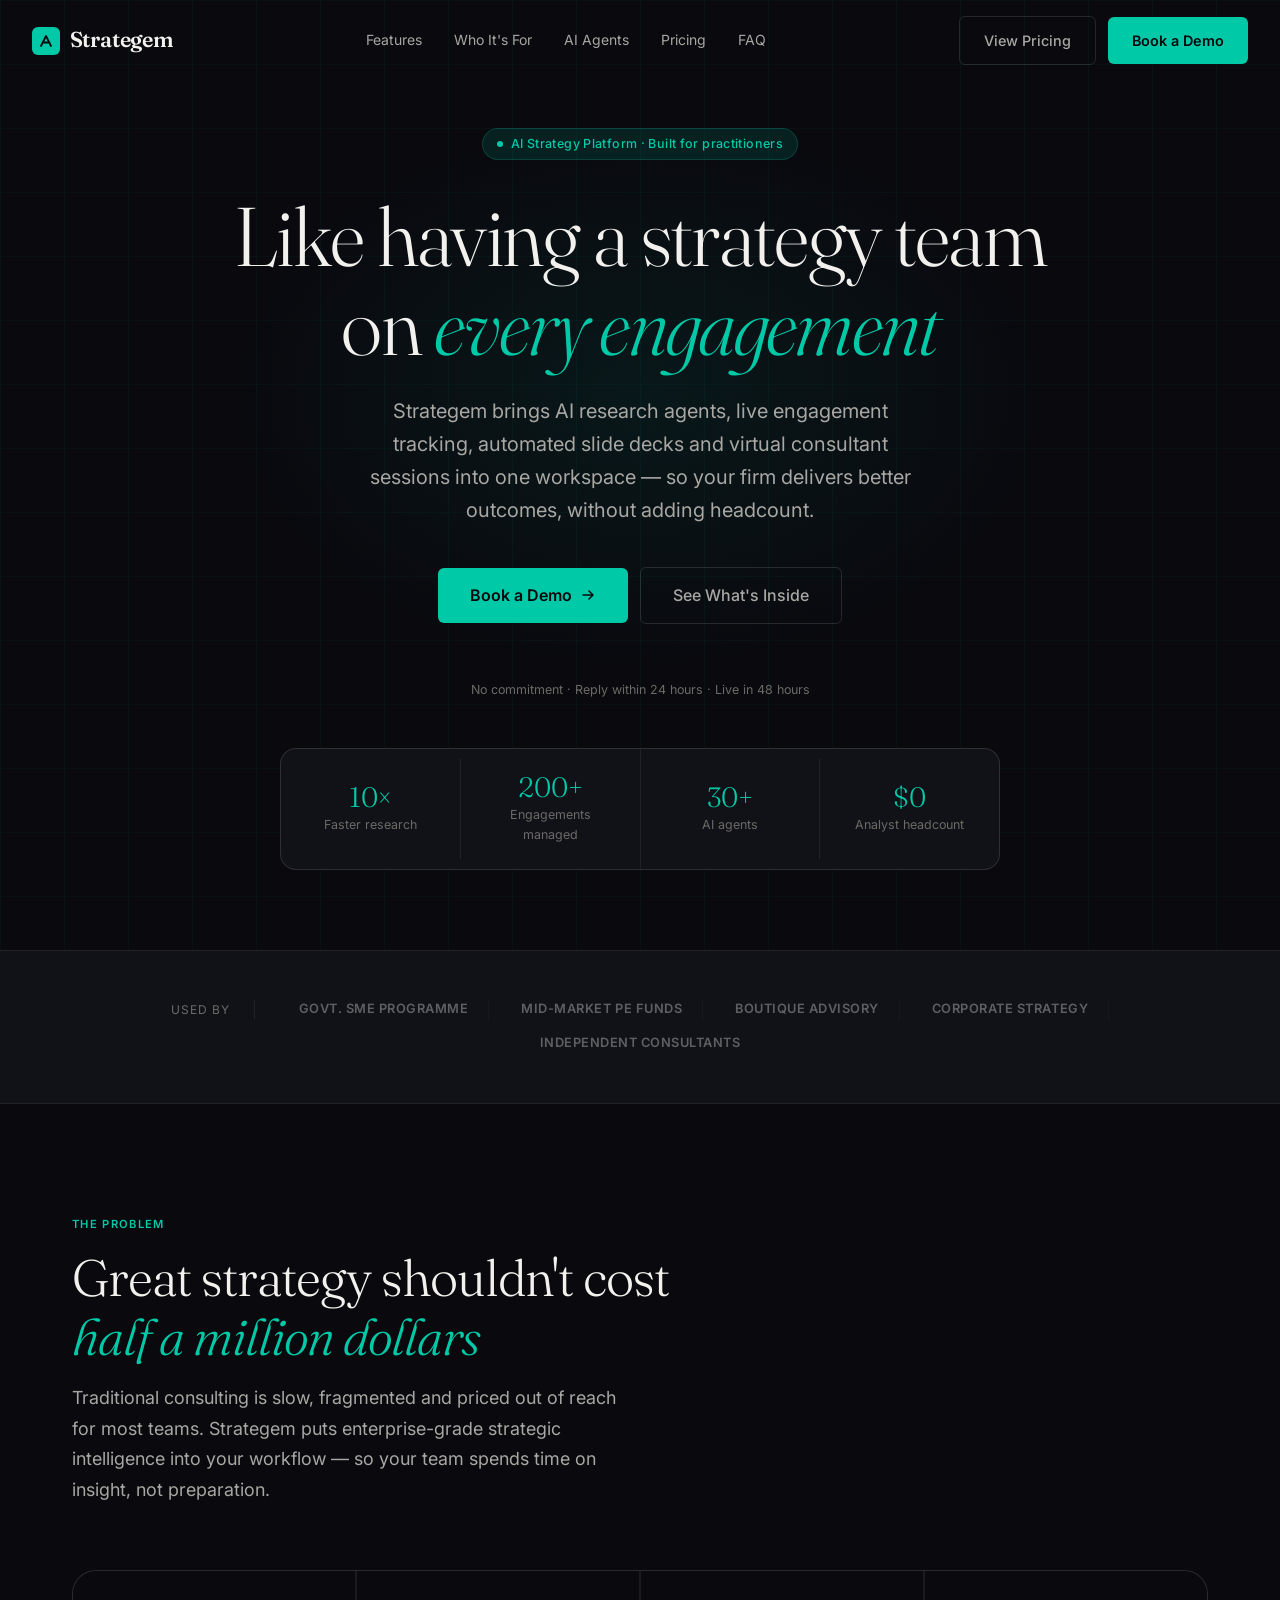
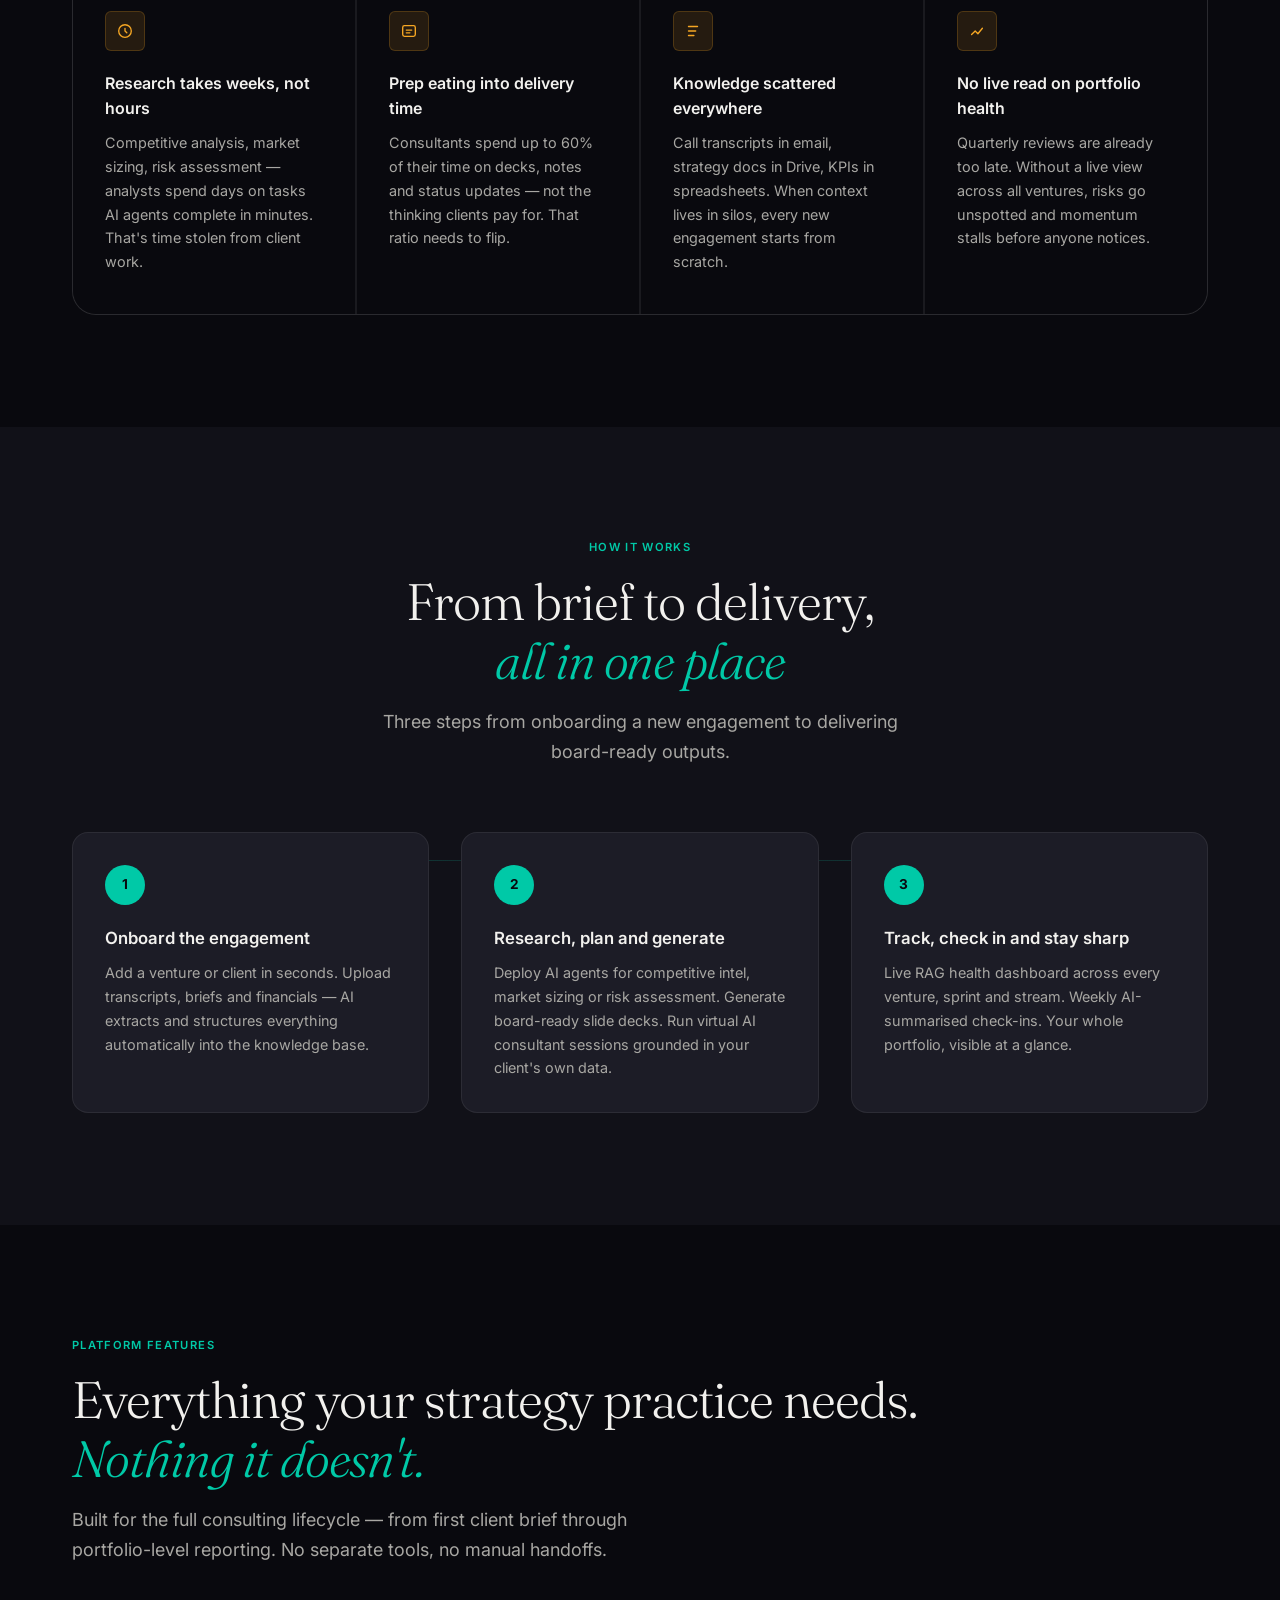
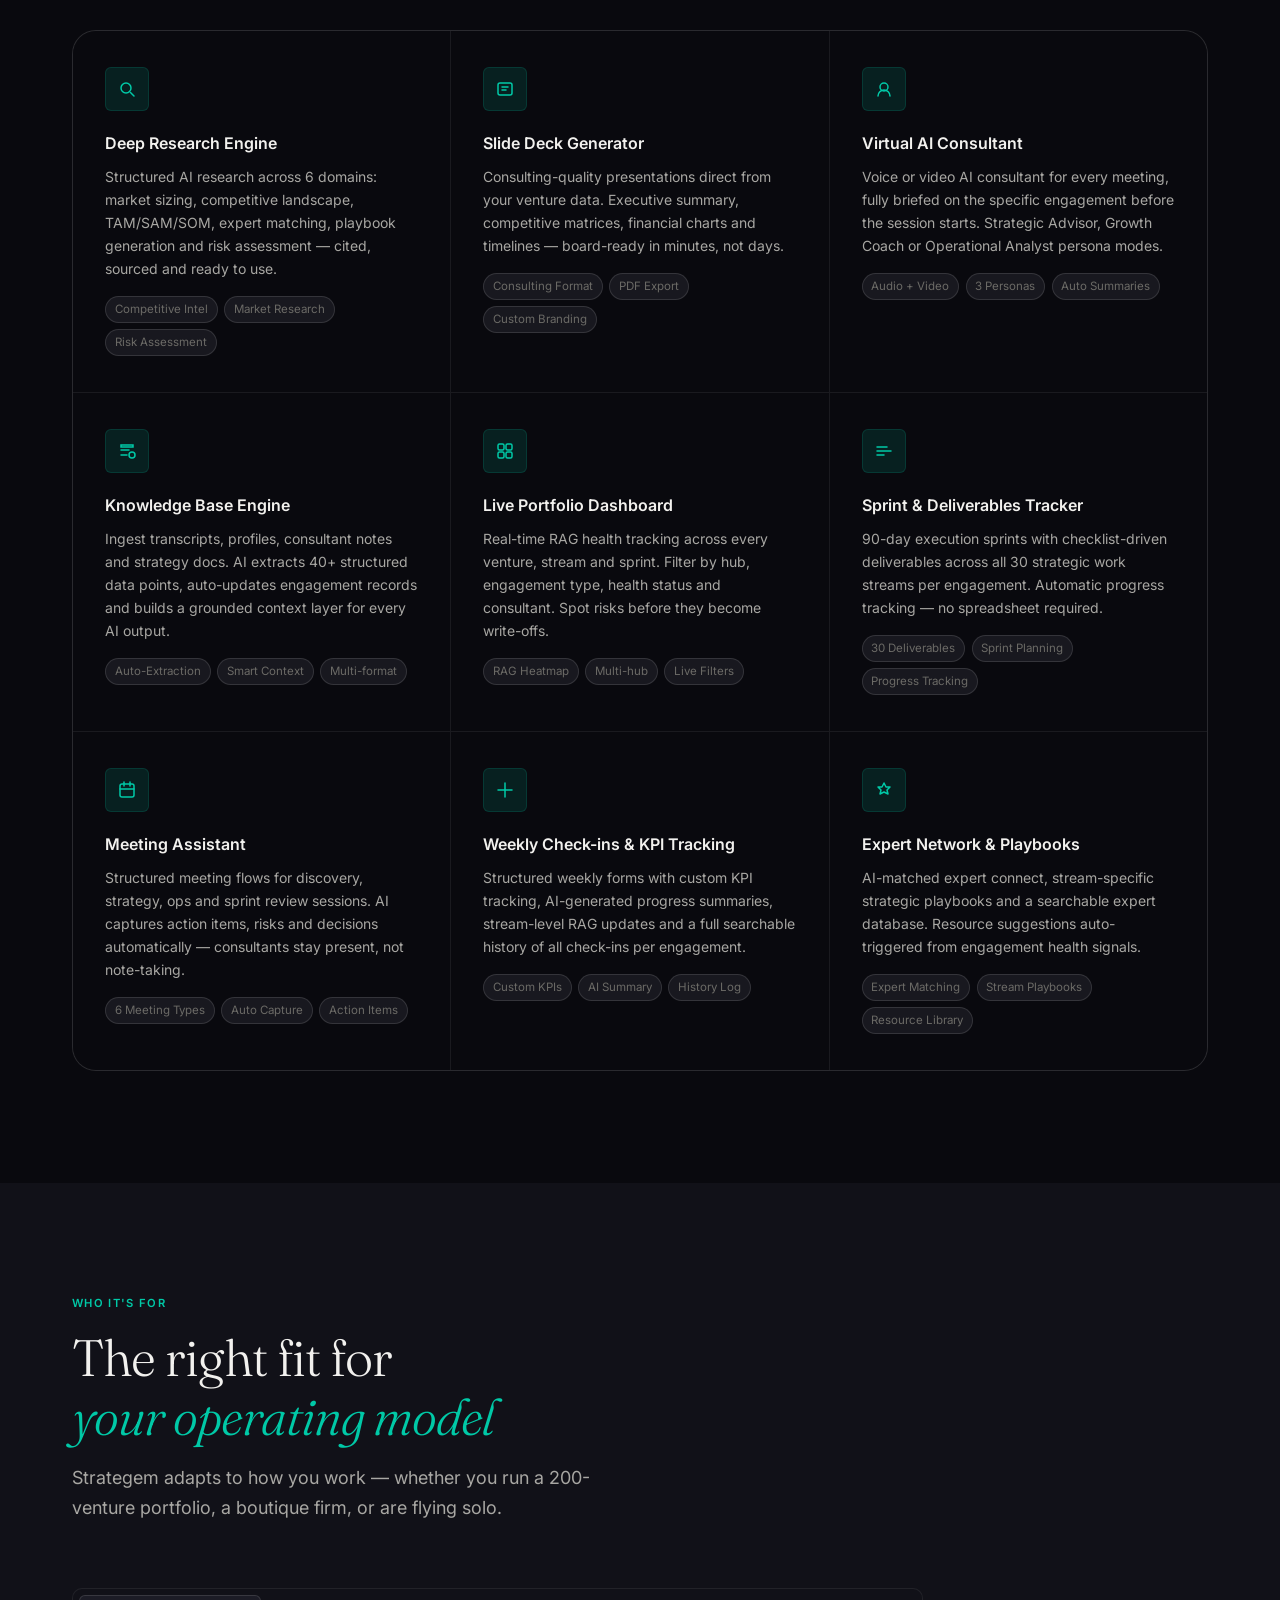
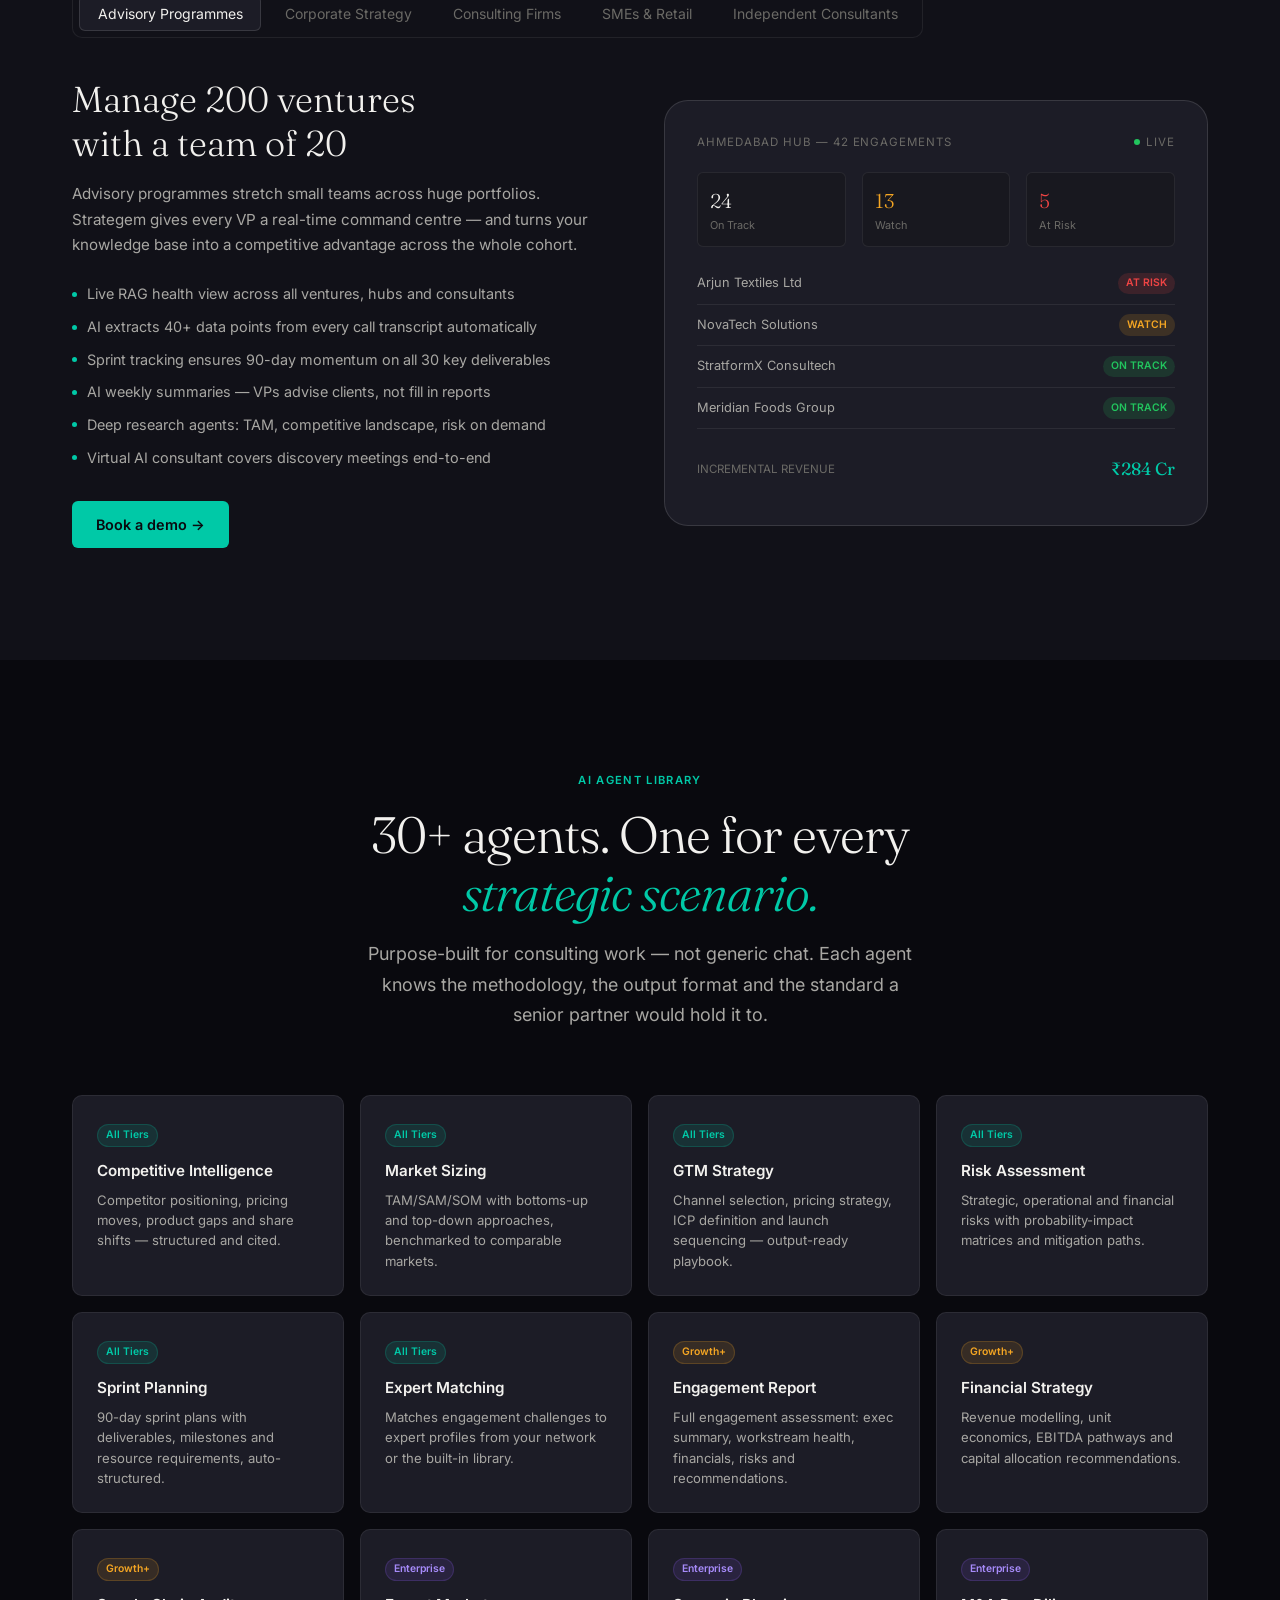
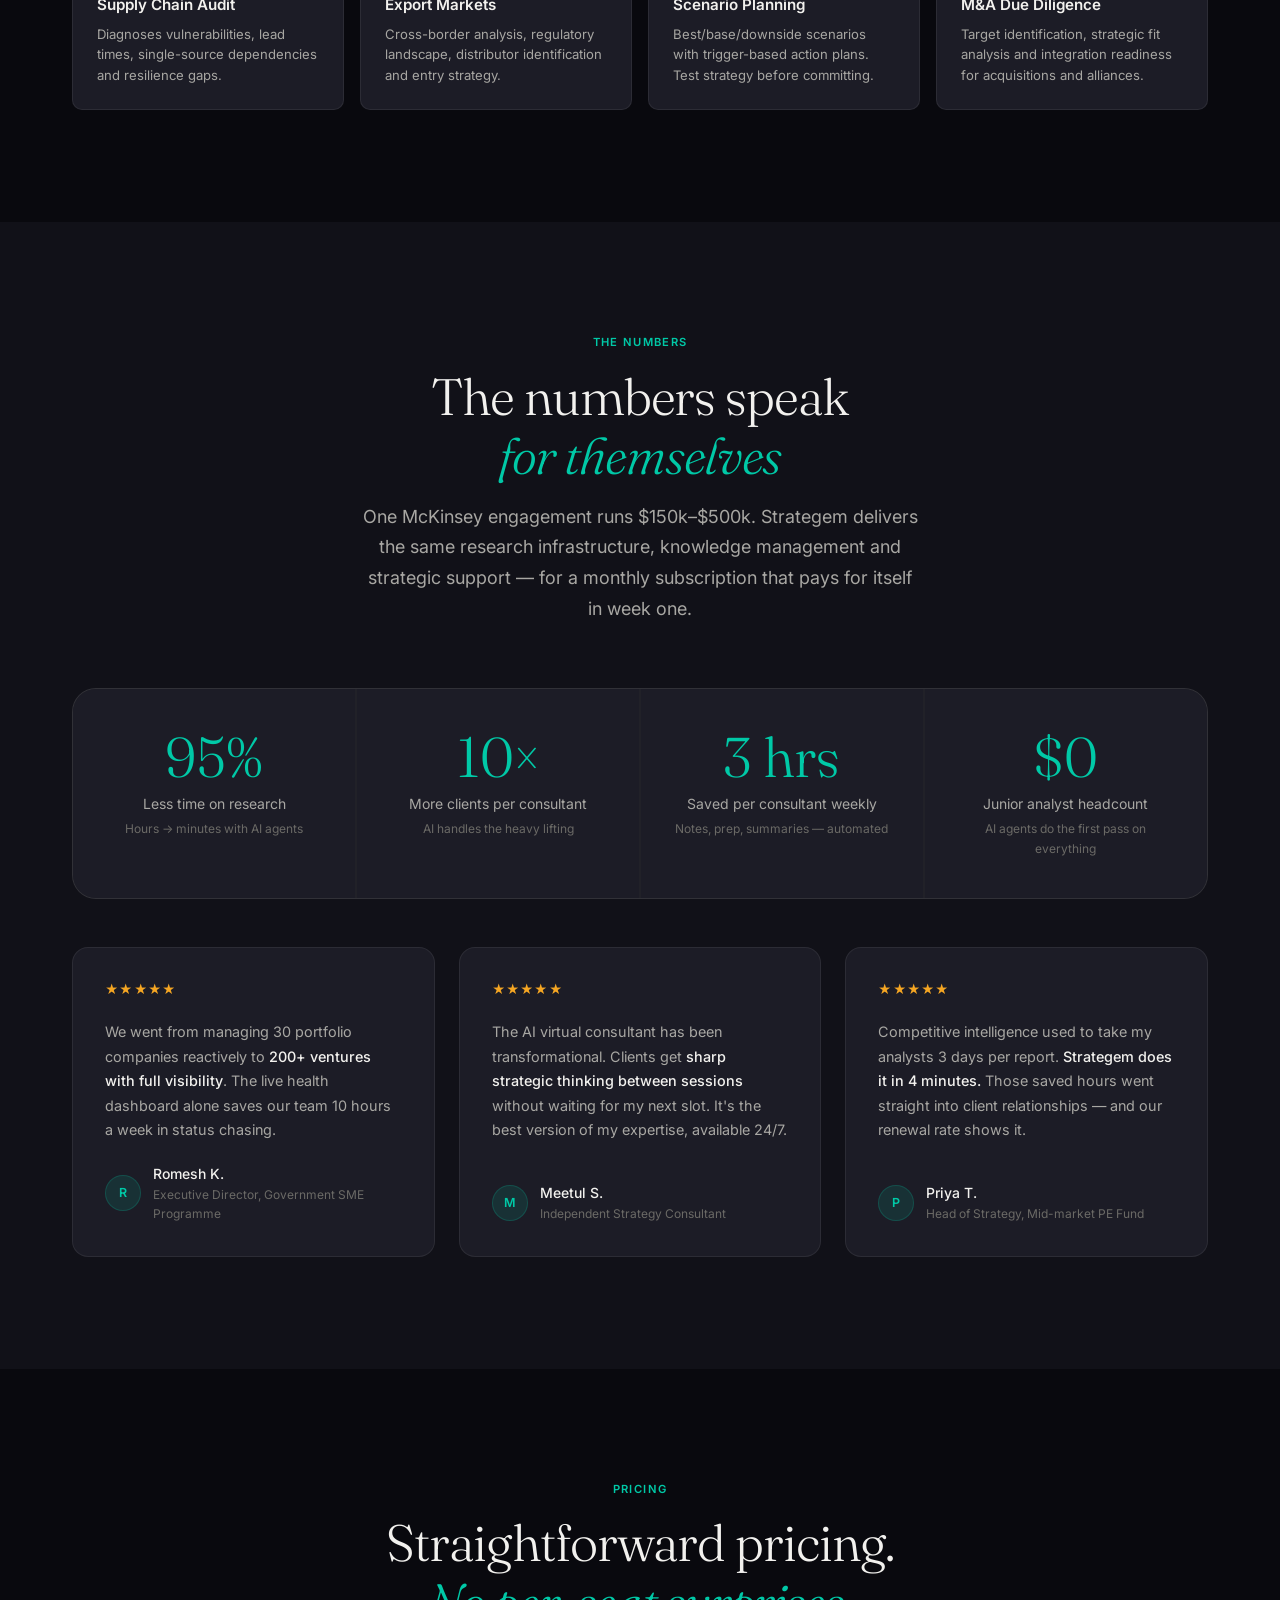
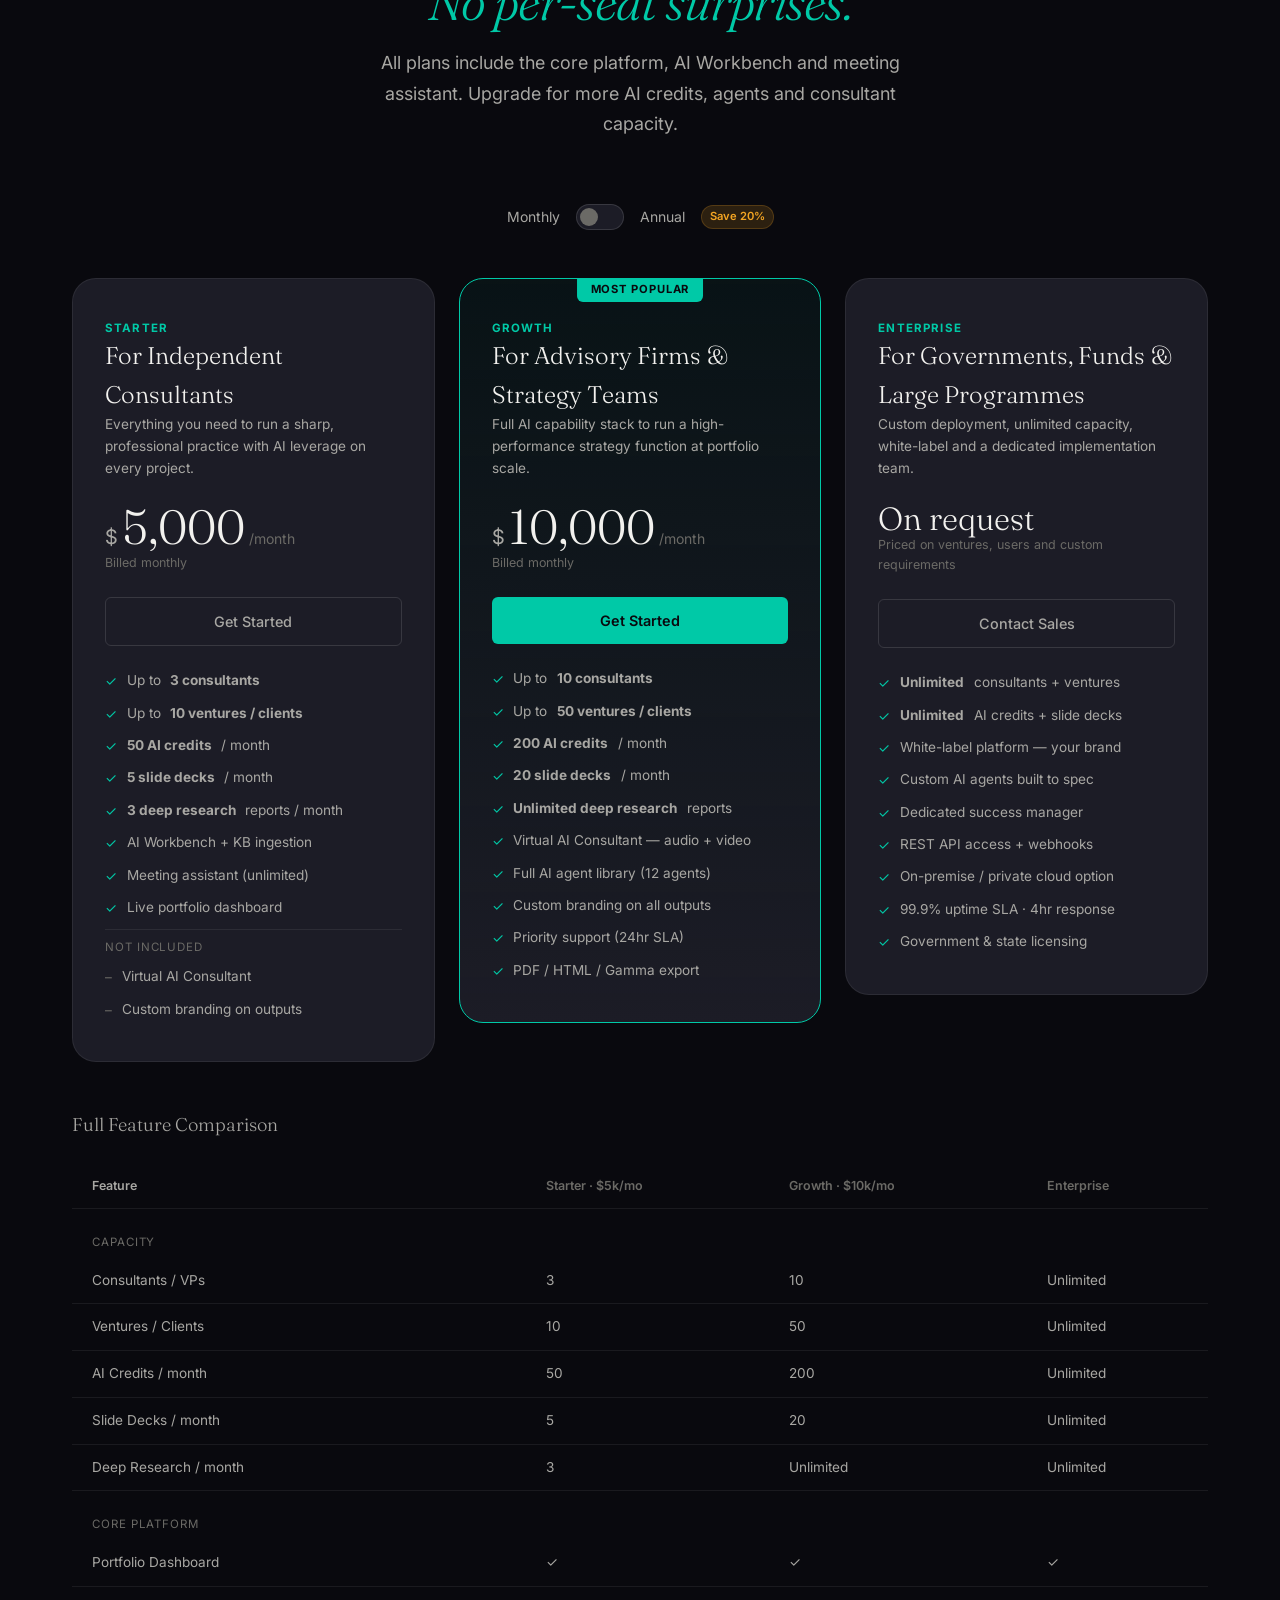
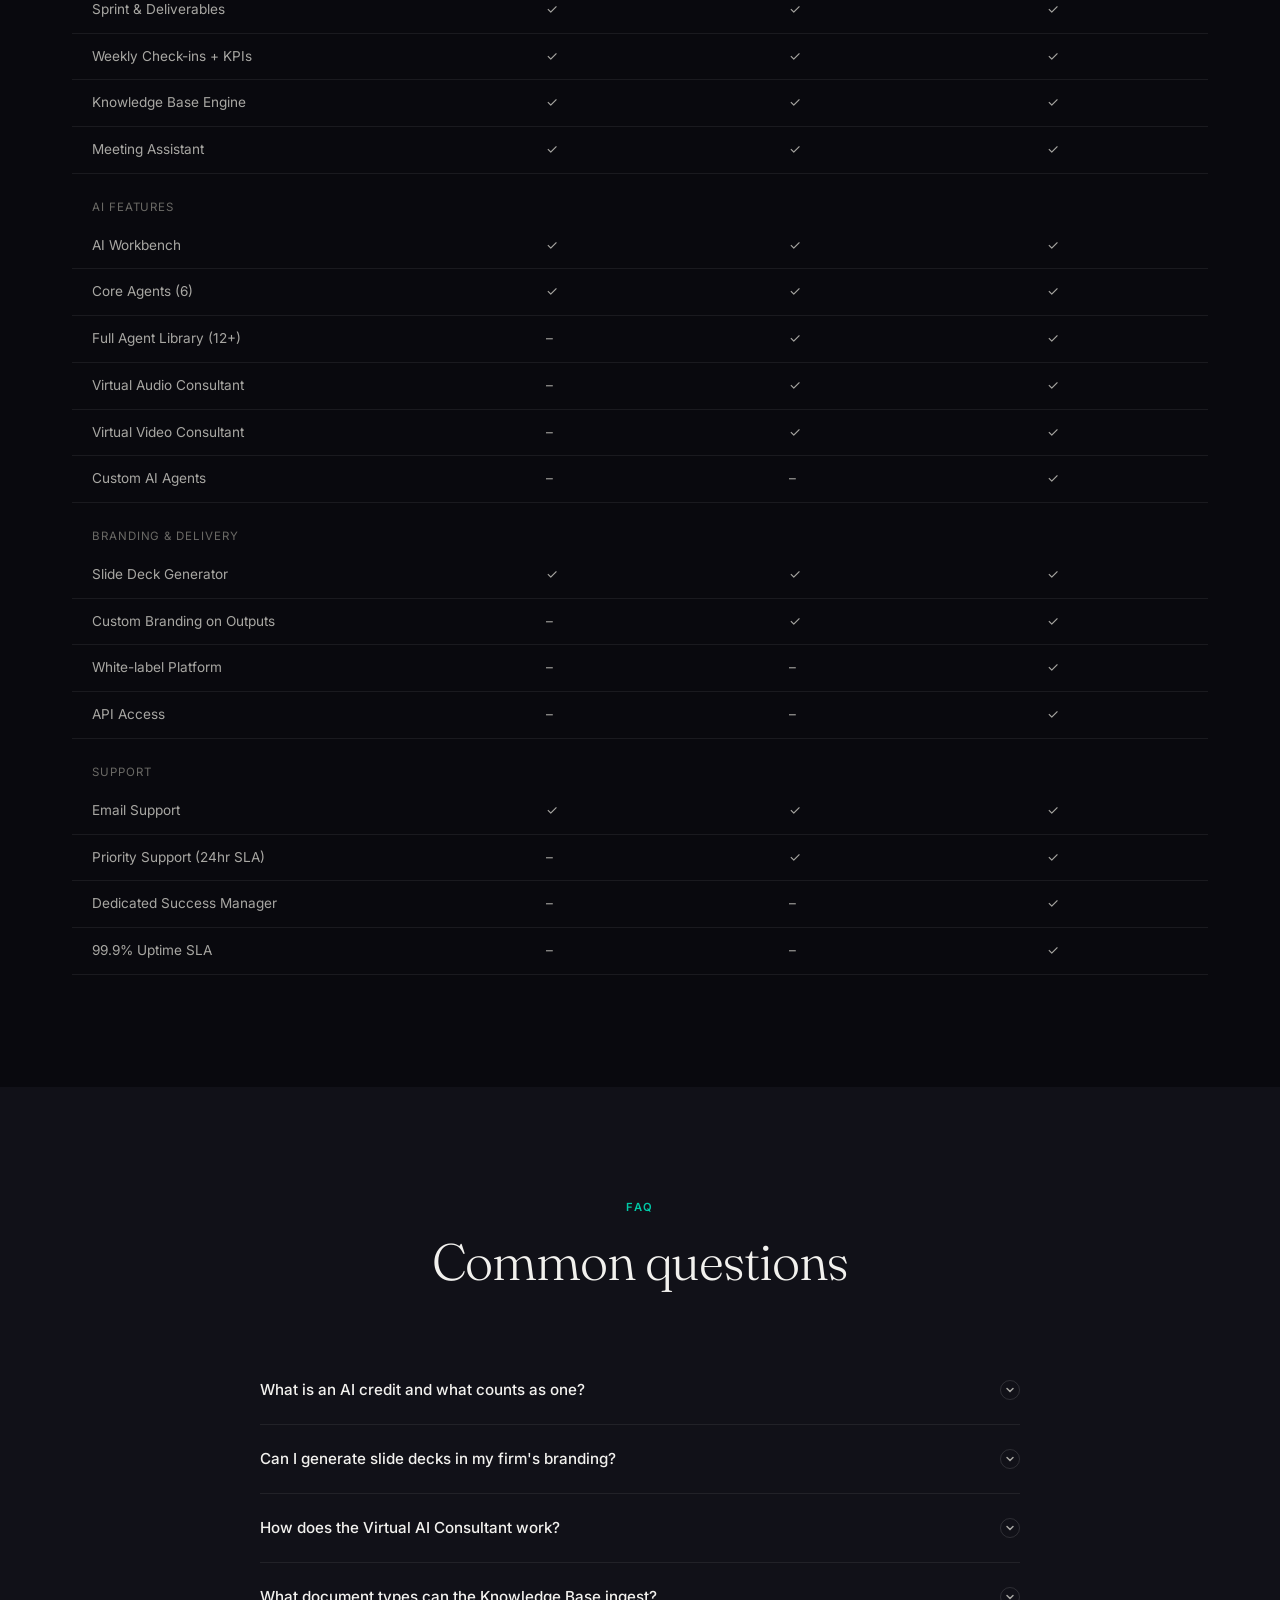
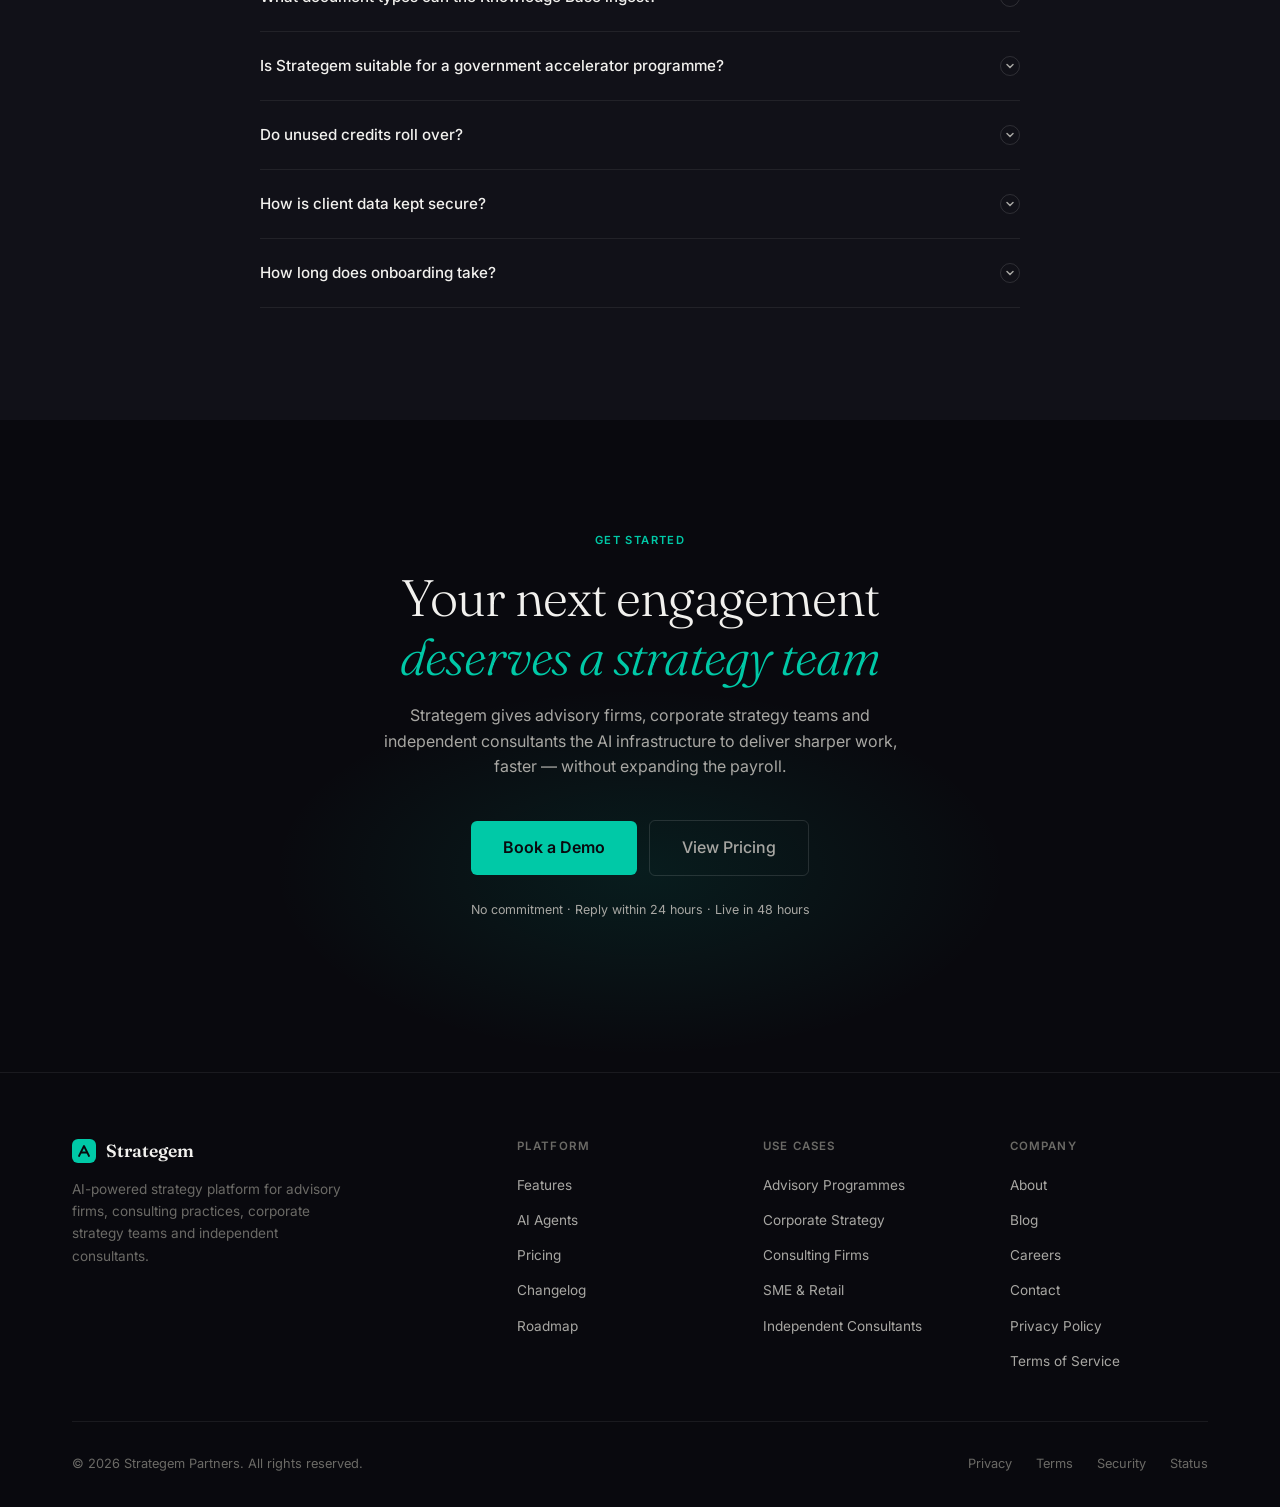
==== index.html @ 80794121 "Add files via upload" ====
<!DOCTYPE html>
<html lang="en">
<head>
  <meta charset="UTF-8">
  <meta name="viewport" content="width=device-width, initial-scale=1.0">
  <meta name="description" content="AI-powered strategy platform for consulting firms, advisory practices, corporate strategy teams and independent consultants. Research agents, slide generation, engagement tracking and virtual AI sessions.">
  <meta property="og:title" content="Strategem — Like having a strategy team on every engagement">
  <meta property="og:description" content="AI research agents, slide generation, live portfolio health and virtual consultant sessions — built for advisory firms and consulting practices.">
  <meta property="og:type" content="website">
  <meta name="twitter:card" content="summary_large_image">
  <title data-editable="page_title">Strategem — Like having a strategy team on every engagement</title>

  <!-- Google Fonts: Fraunces (display) + Inter (body) -->
  <link rel="preconnect" href="https://fonts.googleapis.com">
  <link rel="preconnect" href="https://fonts.gstatic.com" crossorigin>
  <link href="https://fonts.googleapis.com/css2?family=Fraunces:ital,opsz,wght@0,9..144,300;0,9..144,400;0,9..144,600;0,9..144,700;1,9..144,300;1,9..144,400&family=Inter:wght@300;400;500;600&display=swap" rel="stylesheet">

  <style>
    /* ============================================================
       DESIGN SYSTEM — TOKENS
    ============================================================ */
    :root {
      --bg-base:       #09090E;
      --bg-surface:    #111118;
      --bg-elevated:   #18181F;
      --bg-card:       #1C1C26;
      --border:        rgba(255,255,255,0.07);
      --border-bright: rgba(255,255,255,0.12);

      --accent:        #00C9A7;
      --accent-dim:    rgba(0,201,167,0.12);
      --accent-glow:   rgba(0,201,167,0.25);

      --amber:         #F5A623;
      --amber-dim:     rgba(245,166,35,0.12);

      --text-primary:  #F2F1EE;
      --text-secondary:#A8A7A3;
      --text-muted:    #6B6A66;

      --font-display: 'Fraunces', Georgia, serif;
      --font-body:    'Inter', system-ui, sans-serif;

      --radius-sm:  6px;
      --radius-md:  10px;
      --radius-lg:  16px;
      --radius-xl:  24px;

      --shadow-card: 0 1px 3px rgba(0,0,0,0.4), 0 8px 32px rgba(0,0,0,0.3);
      --shadow-glow: 0 0 40px rgba(0,201,167,0.15);

      --transition: 0.22s cubic-bezier(0.4,0,0.2,1);

      --max-w: 1200px;
      --gutter: clamp(1rem, 4vw, 2rem);
    }

    /* ============================================================
       RESET & BASE
    ============================================================ */
    *, *::before, *::after { box-sizing: border-box; margin: 0; padding: 0; }
    html { scroll-behavior: smooth; font-size: 16px; }
    body {
      background: var(--bg-base);
      color: var(--text-primary);
      font-family: var(--font-body);
      font-weight: 400;
      line-height: 1.6;
      -webkit-font-smoothing: antialiased;
      overflow-x: hidden;
    }
    a { color: inherit; text-decoration: none; }
    img { max-width: 100%; display: block; }
    button { cursor: pointer; border: none; background: none; font-family: inherit; }
    ul { list-style: none; }

    .container {
      width: 100%;
      max-width: var(--max-w);
      margin: 0 auto;
      padding: 0 var(--gutter);
    }

    /* ============================================================
       TYPOGRAPHY SCALE
    ============================================================ */
    .display-xl {
      font-family: var(--font-display);
      font-size: clamp(2.75rem, 6.5vw, 5.5rem);
      font-weight: 300;
      line-height: 1.08;
      letter-spacing: -0.02em;
    }
    .display-xl em {
      font-style: italic;
      color: var(--accent);
    }
    .display-lg {
      font-family: var(--font-display);
      font-size: clamp(2rem, 4vw, 3.25rem);
      font-weight: 300;
      line-height: 1.15;
      letter-spacing: -0.02em;
    }
    .display-lg em {
      font-style: italic;
      color: var(--accent);
    }
    .display-md {
      font-family: var(--font-display);
      font-size: clamp(1.5rem, 2.5vw, 2rem);
      font-weight: 400;
      line-height: 1.25;
    }
    .label {
      font-size: 0.7rem;
      font-weight: 600;
      letter-spacing: 0.12em;
      text-transform: uppercase;
      color: var(--accent);
    }
    .body-lg { font-size: 1.125rem; line-height: 1.7; color: var(--text-secondary); }
    .body-md { font-size: 1rem; line-height: 1.65; color: var(--text-secondary); }

    /* ============================================================
       BUTTONS
    ============================================================ */
    .btn {
      display: inline-flex;
      align-items: center;
      gap: 0.5rem;
      padding: 0.75rem 1.5rem;
      border-radius: var(--radius-sm);
      font-size: 0.9rem;
      font-weight: 500;
      transition: var(--transition);
      white-space: nowrap;
    }
    .btn-primary {
      background: var(--accent);
      color: #09090E;
      font-weight: 600;
    }
    .btn-primary:hover {
      background: #00e0ba;
      transform: translateY(-1px);
      box-shadow: 0 8px 24px var(--accent-glow);
    }
    .btn-ghost {
      background: transparent;
      color: var(--text-secondary);
      border: 1px solid var(--border-bright);
    }
    .btn-ghost:hover {
      border-color: var(--accent);
      color: var(--text-primary);
      background: var(--accent-dim);
    }
    .btn-lg { padding: 0.9rem 2rem; font-size: 1rem; }
    .btn svg { width: 16px; height: 16px; flex-shrink: 0; }

    /* ============================================================
       SECTION HEADER UTILITY
    ============================================================ */
    .section-header {
      margin-bottom: 4rem;
    }
    .section-header.centered { text-align: center; }
    .section-header .label { margin-bottom: 1rem; display: block; }
    .section-header .body-lg { margin-top: 1rem; max-width: 560px; }
    .section-header.centered .body-lg { margin: 1rem auto 0; }

    /* ============================================================
       NAVIGATION
    ============================================================ */
    .nav {
      position: fixed;
      top: 0;
      left: 0;
      right: 0;
      z-index: 100;
      padding: 1rem var(--gutter);
      display: flex;
      align-items: center;
      justify-content: space-between;
      transition: background var(--transition), border-color var(--transition);
      border-bottom: 1px solid transparent;
    }
    .nav.scrolled {
      background: rgba(9,9,14,0.92);
      backdrop-filter: blur(16px);
      border-color: var(--border);
    }
    .nav-logo {
      display: flex;
      align-items: center;
      gap: 0.6rem;
      font-family: var(--font-display);
      font-size: 1.35rem;
      font-weight: 600;
      color: var(--text-primary);
      letter-spacing: -0.01em;
    }
    .nav-logo-mark {
      width: 28px;
      height: 28px;
      background: var(--accent);
      border-radius: 6px;
      display: flex;
      align-items: center;
      justify-content: center;
    }
    .nav-logo-mark svg { width: 16px; height: 16px; color: #09090E; }
    .nav-links {
      display: flex;
      align-items: center;
      gap: 2rem;
    }
    .nav-links a {
      font-size: 0.875rem;
      color: var(--text-secondary);
      transition: color var(--transition);
    }
    .nav-links a:hover { color: var(--text-primary); }
    .nav-actions { display: flex; align-items: center; gap: 0.75rem; }
    .nav-hamburger { display: none; flex-direction: column; gap: 4px; padding: 4px; }
    .nav-hamburger span { display: block; width: 20px; height: 2px; background: var(--text-secondary); border-radius: 2px; transition: var(--transition); }

    @media (max-width: 768px) {
      .nav-links { display: none; }
      .nav-hamburger { display: flex; }
      .nav-actions .btn-ghost { display: none; }
    }

    /* Mobile nav overlay */
    .mobile-nav {
      display: none;
      position: fixed;
      inset: 0;
      z-index: 99;
      background: var(--bg-base);
      padding: 5rem var(--gutter) 2rem;
      flex-direction: column;
      gap: 1.5rem;
    }
    .mobile-nav.open { display: flex; }
    .mobile-nav a {
      font-size: 1.5rem;
      font-family: var(--font-display);
      color: var(--text-primary);
      border-bottom: 1px solid var(--border);
      padding-bottom: 1.5rem;
    }

    /* ============================================================
       HERO
    ============================================================ */
    .hero {
      min-height: 100vh;
      display: flex;
      flex-direction: column;
      align-items: center;
      justify-content: center;
      padding: 8rem var(--gutter) 5rem;
      position: relative;
      overflow: hidden;
      text-align: center;
    }

    /* Subtle grid background */
    .hero::before {
      content: '';
      position: absolute;
      inset: 0;
      background-image:
        linear-gradient(rgba(0,201,167,0.04) 1px, transparent 1px),
        linear-gradient(90deg, rgba(0,201,167,0.04) 1px, transparent 1px);
      background-size: 64px 64px;
      pointer-events: none;
    }
    /* Radial glow */
    .hero::after {
      content: '';
      position: absolute;
      top: 10%;
      left: 50%;
      transform: translateX(-50%);
      width: 900px;
      height: 600px;
      background: radial-gradient(ellipse, rgba(0,201,167,0.08) 0%, transparent 65%);
      pointer-events: none;
    }

    .hero-eyebrow {
      display: inline-flex;
      align-items: center;
      gap: 0.5rem;
      padding: 0.3rem 0.85rem;
      background: var(--accent-dim);
      border: 1px solid rgba(0,201,167,0.2);
      border-radius: 100px;
      font-size: 0.78rem;
      font-weight: 500;
      color: var(--accent);
      margin-bottom: 2rem;
      letter-spacing: 0.03em;
    }
    .hero-eyebrow-dot {
      width: 6px; height: 6px;
      background: var(--accent);
      border-radius: 50%;
      animation: pulse 2s infinite;
    }
    @keyframes pulse {
      0%, 100% { opacity: 1; transform: scale(1); }
      50% { opacity: 0.5; transform: scale(0.8); }
    }

    .hero h1 {
      max-width: 840px;
      margin: 0 auto 1.5rem;
      position: relative;
      z-index: 1;
    }
    .hero-sub {
      font-size: clamp(1.05rem, 1.8vw, 1.25rem);
      color: var(--text-secondary);
      max-width: 560px;
      margin: 0 auto 2.5rem;
      line-height: 1.65;
      position: relative;
      z-index: 1;
    }
    .hero-cta {
      display: flex;
      align-items: center;
      justify-content: center;
      flex-wrap: wrap;
      gap: 0.75rem;
      margin-bottom: 3.5rem;
      position: relative;
      z-index: 1;
    }
    .hero-note {
      font-size: 0.78rem;
      color: var(--text-muted);
      position: relative;
      z-index: 1;
    }

    /* Hero stats */
    .hero-stats {
      display: flex;
      align-items: center;
      justify-content: center;
      gap: 0;
      flex-wrap: wrap;
      border: 1px solid var(--border-bright);
      border-radius: var(--radius-lg);
      background: var(--bg-surface);
      overflow: hidden;
      position: relative;
      z-index: 1;
      max-width: 720px;
      width: 100%;
      margin: 0 auto;
    }
    .hero-stat {
      flex: 1;
      min-width: 140px;
      padding: 1.5rem 1.25rem;
      text-align: center;
      border-right: 1px solid var(--border);
    }
    .hero-stat:last-child { border-right: none; }
    .hero-stat-value {
      font-family: var(--font-display);
      font-size: 1.75rem;
      font-weight: 300;
      color: var(--accent);
      line-height: 1;
      margin-bottom: 0.25rem;
    }
    .hero-stat-label {
      font-size: 0.78rem;
      color: var(--text-muted);
    }

    /* ============================================================
       TRUST BAR (logo strip)
    ============================================================ */
    .trust-bar {
      padding: 3rem 0;
      border-top: 1px solid var(--border);
      border-bottom: 1px solid var(--border);
      background: var(--bg-surface);
    }
    .trust-bar-inner {
      display: flex;
      align-items: center;
      gap: 0.75rem;
      justify-content: center;
      flex-wrap: wrap;
    }
    .trust-label {
      font-size: 0.75rem;
      color: var(--text-muted);
      letter-spacing: 0.08em;
      text-transform: uppercase;
      white-space: nowrap;
      padding-right: 1.5rem;
      border-right: 1px solid var(--border);
      margin-right: 0.75rem;
    }
    .trust-logo {
      height: 22px;
      padding: 0 1.25rem;
      opacity: 0.4;
      filter: grayscale(1) brightness(2);
      border-right: 1px solid var(--border);
      display: flex;
      align-items: center;
      font-size: 0.8rem;
      font-weight: 600;
      color: var(--text-muted);
      letter-spacing: 0.04em;
      white-space: nowrap;
    }
    .trust-logo:last-child { border-right: none; }

    /* ============================================================
       PROBLEM SECTION
    ============================================================ */
    .section { padding: 7rem 0; }
    .section-alt { background: var(--bg-surface); }

    .problem-grid {
      display: grid;
      grid-template-columns: repeat(auto-fit, minmax(260px, 1fr));
      gap: 1.5px;
      border: 1.5px solid var(--border);
      border-radius: var(--radius-xl);
      overflow: hidden;
      background: var(--border);
    }
    .problem-card {
      background: var(--bg-base);
      padding: 2.5rem 2rem;
      transition: background var(--transition);
    }
    .problem-card:hover { background: var(--bg-card); }
    .problem-icon {
      width: 40px;
      height: 40px;
      background: var(--amber-dim);
      border: 1px solid rgba(245,166,35,0.2);
      border-radius: var(--radius-sm);
      display: flex;
      align-items: center;
      justify-content: center;
      margin-bottom: 1.25rem;
    }
    .problem-icon svg { width: 18px; height: 18px; color: var(--amber); }
    .problem-card h3 {
      font-size: 1rem;
      font-weight: 600;
      margin-bottom: 0.6rem;
      color: var(--text-primary);
    }
    .problem-card p {
      font-size: 0.9rem;
      color: var(--text-secondary);
      line-height: 1.65;
    }

    /* ============================================================
       HOW IT WORKS
    ============================================================ */
    .steps {
      display: grid;
      grid-template-columns: repeat(3, 1fr);
      gap: 2rem;
      position: relative;
    }
    .steps::before {
      content: '';
      position: absolute;
      top: 28px;
      left: calc(16.66% + 20px);
      right: calc(16.66% + 20px);
      height: 1px;
      background: linear-gradient(90deg, var(--accent) 0%, var(--border) 50%, var(--accent) 100%);
      opacity: 0.3;
    }
    .step-card {
      position: relative;
      padding: 2rem;
      background: var(--bg-card);
      border: 1px solid var(--border);
      border-radius: var(--radius-lg);
      transition: border-color var(--transition), transform var(--transition);
    }
    .step-card:hover {
      border-color: var(--accent);
      transform: translateY(-3px);
    }
    .step-num {
      width: 40px;
      height: 40px;
      background: var(--accent);
      border-radius: 50%;
      display: flex;
      align-items: center;
      justify-content: center;
      font-size: 0.85rem;
      font-weight: 700;
      color: #09090E;
      margin-bottom: 1.25rem;
      position: relative;
      z-index: 1;
    }
    .step-card h3 {
      font-size: 1.05rem;
      font-weight: 600;
      margin-bottom: 0.6rem;
    }
    .step-card p {
      font-size: 0.9rem;
      color: var(--text-secondary);
      line-height: 1.65;
    }

    @media (max-width: 768px) {
      .steps { grid-template-columns: 1fr; }
      .steps::before { display: none; }
    }

    /* ============================================================
       FEATURES GRID
    ============================================================ */
    .features-grid {
      display: grid;
      grid-template-columns: repeat(3, 1fr);
      gap: 1px;
      background: var(--border);
      border: 1px solid var(--border);
      border-radius: var(--radius-xl);
      overflow: hidden;
    }
    .feature-card {
      background: var(--bg-base);
      padding: 2.25rem 2rem;
      transition: background var(--transition);
    }
    .feature-card:hover { background: var(--bg-card); }
    .feature-icon {
      width: 44px;
      height: 44px;
      background: var(--accent-dim);
      border: 1px solid rgba(0,201,167,0.15);
      border-radius: var(--radius-sm);
      display: flex;
      align-items: center;
      justify-content: center;
      margin-bottom: 1.25rem;
    }
    .feature-icon svg { width: 20px; height: 20px; color: var(--accent); }
    .feature-card h3 {
      font-size: 1rem;
      font-weight: 600;
      margin-bottom: 0.5rem;
    }
    .feature-card p {
      font-size: 0.875rem;
      color: var(--text-secondary);
      line-height: 1.65;
      margin-bottom: 1rem;
    }
    .feature-tags { display: flex; flex-wrap: wrap; gap: 0.4rem; }
    .tag {
      font-size: 0.72rem;
      padding: 0.2rem 0.55rem;
      background: var(--bg-elevated);
      border: 1px solid var(--border-bright);
      border-radius: 100px;
      color: var(--text-muted);
    }

    @media (max-width: 900px) { .features-grid { grid-template-columns: repeat(2, 1fr); } }
    @media (max-width: 560px) { .features-grid { grid-template-columns: 1fr; } }

    /* ============================================================
       USE CASES (WHO IT'S FOR)
    ============================================================ */
    .use-cases-tabs {
      display: flex;
      gap: 0.375rem;
      flex-wrap: wrap;
      margin-bottom: 2.5rem;
      padding: 0.375rem;
      background: var(--bg-surface);
      border: 1px solid var(--border);
      border-radius: var(--radius-md);
      width: fit-content;
    }
    .use-tab {
      padding: 0.55rem 1.1rem;
      border-radius: var(--radius-sm);
      font-size: 0.875rem;
      color: var(--text-muted);
      transition: all var(--transition);
      white-space: nowrap;
    }
    .use-tab:hover { color: var(--text-secondary); }
    .use-tab.active {
      background: var(--bg-card);
      color: var(--text-primary);
      border: 1px solid var(--border-bright);
    }
    .use-panel {
      display: none;
      grid-template-columns: 1fr 1fr;
      gap: 3rem;
      align-items: center;
    }
    .use-panel.active { display: grid; }
    .use-panel-content h2 {
      font-family: var(--font-display);
      font-size: clamp(1.5rem, 3vw, 2.25rem);
      font-weight: 300;
      margin-bottom: 1rem;
      line-height: 1.2;
    }
    .use-panel-content p {
      color: var(--text-secondary);
      font-size: 0.95rem;
      line-height: 1.7;
      margin-bottom: 1.5rem;
    }
    .use-list { display: flex; flex-direction: column; gap: 0.6rem; margin-bottom: 2rem; }
    .use-list li {
      display: flex;
      align-items: flex-start;
      gap: 0.6rem;
      font-size: 0.9rem;
      color: var(--text-secondary);
    }
    .use-list li::before {
      content: '';
      width: 5px; height: 5px;
      background: var(--accent);
      border-radius: 50%;
      margin-top: 0.6rem;
      flex-shrink: 0;
    }
    .use-panel-visual {
      background: var(--bg-card);
      border: 1px solid var(--border-bright);
      border-radius: var(--radius-xl);
      padding: 2rem;
      font-size: 0.8rem;
    }

    /* Mock dashboard visuals */
    .mock-header {
      font-size: 0.72rem;
      color: var(--text-muted);
      text-transform: uppercase;
      letter-spacing: 0.08em;
      margin-bottom: 1.25rem;
      display: flex;
      align-items: center;
      justify-content: space-between;
    }
    .mock-dot { width: 6px; height: 6px; border-radius: 50%; display: inline-block; }
    .dot-green { background: #22C55E; }
    .dot-amber { background: var(--amber); }
    .dot-red { background: #EF4444; }
    .mock-stat-row { display: flex; gap: 1rem; margin-bottom: 1rem; }
    .mock-stat-box {
      flex: 1;
      background: var(--bg-elevated);
      border: 1px solid var(--border);
      border-radius: var(--radius-sm);
      padding: 0.75rem;
    }
    .mock-stat-box .val {
      font-family: var(--font-display);
      font-size: 1.25rem;
      font-weight: 300;
      color: var(--text-primary);
    }
    .mock-stat-box .lbl { font-size: 0.68rem; color: var(--text-muted); }
    .mock-row {
      display: flex;
      align-items: center;
      gap: 0.75rem;
      padding: 0.6rem 0;
      border-bottom: 1px solid var(--border);
      font-size: 0.8rem;
    }
    .mock-row:last-child { border-bottom: none; }
    .mock-name { flex: 1; color: var(--text-secondary); }
    .rag-pill {
      font-size: 0.65rem;
      padding: 0.15rem 0.5rem;
      border-radius: 100px;
      font-weight: 600;
    }
    .rag-green { background: rgba(34,197,94,0.15); color: #22C55E; }
    .rag-amber { background: rgba(245,166,35,0.15); color: var(--amber); }
    .rag-red { background: rgba(239,68,68,0.15); color: #EF4444; }

    @media (max-width: 768px) {
      .use-panel.active { grid-template-columns: 1fr; }
      .use-panel-visual { display: none; }
    }

    /* ============================================================
       AGENTS
    ============================================================ */
    .agents-grid {
      display: grid;
      grid-template-columns: repeat(auto-fill, minmax(220px, 1fr));
      gap: 1rem;
    }
    .agent-card {
      background: var(--bg-card);
      border: 1px solid var(--border);
      border-radius: var(--radius-md);
      padding: 1.5rem;
      transition: border-color var(--transition), transform var(--transition);
    }
    .agent-card:hover {
      border-color: var(--accent);
      transform: translateY(-2px);
    }
    .agent-tier {
      font-size: 0.65rem;
      font-weight: 600;
      padding: 0.15rem 0.5rem;
      border-radius: 100px;
      margin-bottom: 0.75rem;
      display: inline-block;
    }
    .tier-all { background: var(--accent-dim); color: var(--accent); border: 1px solid rgba(0,201,167,0.2); }
    .tier-growth { background: var(--amber-dim); color: var(--amber); border: 1px solid rgba(245,166,35,0.2); }
    .tier-enterprise { background: rgba(139,92,246,0.12); color: #A78BFA; border: 1px solid rgba(139,92,246,0.2); }
    .agent-card h4 { font-size: 0.95rem; font-weight: 600; margin-bottom: 0.4rem; }
    .agent-card p { font-size: 0.82rem; color: var(--text-secondary); line-height: 1.55; }

    /* ============================================================
       STATS
    ============================================================ */
    .stats-row {
      display: grid;
      grid-template-columns: repeat(4, 1fr);
      gap: 1.5px;
      background: var(--border);
      border: 1px solid var(--border);
      border-radius: var(--radius-xl);
      overflow: hidden;
    }
    .stat-block {
      background: var(--bg-card);
      padding: 2.5rem 2rem;
      text-align: center;
    }
    .stat-value {
      font-family: var(--font-display);
      font-size: clamp(2.25rem, 5vw, 3.5rem);
      font-weight: 300;
      color: var(--accent);
      line-height: 1;
      margin-bottom: 0.5rem;
    }
    .stat-desc { font-size: 0.875rem; color: var(--text-secondary); }
    .stat-sub { font-size: 0.75rem; color: var(--text-muted); margin-top: 0.25rem; }

    @media (max-width: 768px) { .stats-row { grid-template-columns: repeat(2, 1fr); } }

    /* ============================================================
       TESTIMONIALS
    ============================================================ */
    .testimonials-grid {
      display: grid;
      grid-template-columns: repeat(3, 1fr);
      gap: 1.5rem;
    }
    .testimonial-card {
      background: var(--bg-card);
      border: 1px solid var(--border);
      border-radius: var(--radius-lg);
      padding: 2rem;
      display: flex;
      flex-direction: column;
      gap: 1.25rem;
      transition: border-color var(--transition);
    }
    .testimonial-card:hover { border-color: var(--border-bright); }
    .stars { color: var(--amber); font-size: 0.8rem; letter-spacing: 0.1em; }
    .testimonial-text {
      font-size: 0.9rem;
      color: var(--text-secondary);
      line-height: 1.7;
      flex: 1;
    }
    .testimonial-text strong { color: var(--text-primary); font-weight: 500; }
    .testimonial-author { display: flex; align-items: center; gap: 0.75rem; margin-top: auto; }
    .avatar {
      width: 36px; height: 36px;
      background: var(--accent-dim);
      border: 1px solid rgba(0,201,167,0.2);
      border-radius: 50%;
      display: flex;
      align-items: center;
      justify-content: center;
      font-size: 0.78rem;
      font-weight: 600;
      color: var(--accent);
      flex-shrink: 0;
    }
    .author-name { font-size: 0.875rem; font-weight: 500; }
    .author-role { font-size: 0.75rem; color: var(--text-muted); }

    @media (max-width: 900px) { .testimonials-grid { grid-template-columns: 1fr; } }

    /* ============================================================
       PRICING
    ============================================================ */
    .pricing-toggle {
      display: flex;
      align-items: center;
      gap: 1rem;
      margin-bottom: 3rem;
      justify-content: center;
    }
    .toggle-label { font-size: 0.875rem; color: var(--text-secondary); }
    .toggle-switch {
      position: relative;
      width: 48px; height: 26px;
    }
    .toggle-switch input { opacity: 0; width: 0; height: 0; }
    .toggle-slider {
      position: absolute;
      inset: 0;
      background: var(--bg-card);
      border: 1px solid var(--border-bright);
      border-radius: 100px;
      cursor: pointer;
      transition: var(--transition);
    }
    .toggle-slider::before {
      content: '';
      position: absolute;
      width: 18px; height: 18px;
      left: 3px; top: 3px;
      background: var(--text-muted);
      border-radius: 50%;
      transition: var(--transition);
    }
    .toggle-switch input:checked + .toggle-slider { background: var(--accent-dim); border-color: var(--accent); }
    .toggle-switch input:checked + .toggle-slider::before { transform: translateX(22px); background: var(--accent); }
    .toggle-save {
      font-size: 0.7rem;
      background: rgba(245,166,35,0.15);
      color: var(--amber);
      border: 1px solid rgba(245,166,35,0.2);
      padding: 0.15rem 0.5rem;
      border-radius: 100px;
      font-weight: 600;
    }

    .pricing-grid {
      display: grid;
      grid-template-columns: repeat(3, 1fr);
      gap: 1.5rem;
      align-items: start;
    }
    .price-card {
      background: var(--bg-card);
      border: 1px solid var(--border);
      border-radius: var(--radius-xl);
      padding: 2.5rem 2rem;
      display: flex;
      flex-direction: column;
      gap: 1.5rem;
      transition: border-color var(--transition), transform var(--transition);
    }
    .price-card:hover { transform: translateY(-3px); }
    .price-card.featured {
      border-color: var(--accent);
      background: linear-gradient(180deg, rgba(0,201,167,0.05) 0%, var(--bg-card) 100%);
      position: relative;
    }
    .featured-badge {
      position: absolute;
      top: -1px; left: 50%; transform: translateX(-50%);
      background: var(--accent);
      color: #09090E;
      font-size: 0.7rem;
      font-weight: 700;
      letter-spacing: 0.08em;
      text-transform: uppercase;
      padding: 0.2rem 0.85rem;
      border-radius: 0 0 var(--radius-sm) var(--radius-sm);
    }
    .price-tier { font-size: 0.72rem; font-weight: 700; letter-spacing: 0.1em; text-transform: uppercase; color: var(--accent); }
    .price-name { font-family: var(--font-display); font-size: 1.5rem; font-weight: 300; }
    .price-desc { font-size: 0.85rem; color: var(--text-secondary); }
    .price-amount {
      display: flex;
      align-items: baseline;
      gap: 0.25rem;
    }
    .price-amount .currency { font-size: 1.25rem; color: var(--text-secondary); }
    .price-amount .amount {
      font-family: var(--font-display);
      font-size: 3rem;
      font-weight: 300;
      line-height: 1;
    }
    .price-amount .period { font-size: 0.875rem; color: var(--text-muted); }
    .price-annual { font-size: 0.78rem; color: var(--text-muted); }
    .price-cta { display: block; text-align: center; }
    .price-features { display: flex; flex-direction: column; gap: 0.6rem; }
    .price-feature {
      display: flex;
      align-items: flex-start;
      gap: 0.6rem;
      font-size: 0.85rem;
      color: var(--text-secondary);
    }
    .price-feature-icon { flex-shrink: 0; margin-top: 1px; }
    .price-feature-icon.check { color: var(--accent); }
    .price-feature-icon.x { color: var(--text-muted); }
    .price-divider { font-size: 0.72rem; color: var(--text-muted); text-transform: uppercase; letter-spacing: 0.08em; padding-top: 0.5rem; border-top: 1px solid var(--border); }

    @media (max-width: 900px) { .pricing-grid { grid-template-columns: 1fr; max-width: 440px; margin: 0 auto; } }

    /* ============================================================
       FAQ
    ============================================================ */
    .faq-list { display: flex; flex-direction: column; max-width: 760px; margin: 0 auto; }
    .faq-item { border-bottom: 1px solid var(--border); }
    .faq-question {
      width: 100%;
      display: flex;
      align-items: center;
      justify-content: space-between;
      padding: 1.5rem 0;
      font-size: 0.95rem;
      font-weight: 500;
      color: var(--text-primary);
      text-align: left;
      gap: 1rem;
      transition: color var(--transition);
    }
    .faq-question:hover { color: var(--accent); }
    .faq-chevron {
      width: 20px; height: 20px;
      border: 1px solid var(--border-bright);
      border-radius: 50%;
      display: flex;
      align-items: center;
      justify-content: center;
      flex-shrink: 0;
      transition: transform var(--transition), border-color var(--transition);
    }
    .faq-item.open .faq-chevron { transform: rotate(180deg); border-color: var(--accent); }
    .faq-chevron svg { width: 10px; height: 10px; color: var(--text-secondary); }
    .faq-answer {
      max-height: 0;
      overflow: hidden;
      transition: max-height 0.35s ease;
    }
    .faq-answer-inner {
      padding-bottom: 1.5rem;
      font-size: 0.9rem;
      color: var(--text-secondary);
      line-height: 1.75;
    }

    /* ============================================================
       CTA SECTION
    ============================================================ */
    .cta-section {
      padding: 7rem var(--gutter);
      text-align: center;
      position: relative;
      overflow: hidden;
    }
    .cta-section::before {
      content: '';
      position: absolute;
      bottom: 0; left: 50%; transform: translateX(-50%);
      width: 800px; height: 400px;
      background: radial-gradient(ellipse, rgba(0,201,167,0.1) 0%, transparent 65%);
      pointer-events: none;
    }
    .cta-section h2 {
      margin-bottom: 1rem;
      position: relative;
      z-index: 1;
    }
    .cta-section p {
      color: var(--text-secondary);
      max-width: 520px;
      margin: 0 auto 2.5rem;
      position: relative;
      z-index: 1;
    }
    .cta-buttons {
      display: flex;
      align-items: center;
      justify-content: center;
      gap: 0.75rem;
      flex-wrap: wrap;
      position: relative;
      z-index: 1;
      margin-bottom: 1.5rem;
    }
    .cta-note { font-size: 0.78rem; color: var(--text-muted); position: relative; z-index: 1; }

    /* ============================================================
       FOOTER
    ============================================================ */
    .footer {
      padding: 4rem 0 2rem;
      border-top: 1px solid var(--border);
    }
    .footer-top {
      display: grid;
      grid-template-columns: 2fr 1fr 1fr 1fr;
      gap: 3rem;
      margin-bottom: 3rem;
    }
    .footer-brand { }
    .footer-logo {
      display: flex;
      align-items: center;
      gap: 0.6rem;
      font-family: var(--font-display);
      font-size: 1.1rem;
      font-weight: 600;
      color: var(--text-primary);
      margin-bottom: 0.75rem;
    }
    .footer-brand p {
      font-size: 0.85rem;
      color: var(--text-muted);
      line-height: 1.65;
      max-width: 280px;
    }
    .footer-col h5 {
      font-size: 0.72rem;
      font-weight: 600;
      letter-spacing: 0.1em;
      text-transform: uppercase;
      color: var(--text-muted);
      margin-bottom: 1rem;
    }
    .footer-col ul { display: flex; flex-direction: column; gap: 0.6rem; }
    .footer-col a {
      font-size: 0.85rem;
      color: var(--text-secondary);
      transition: color var(--transition);
    }
    .footer-col a:hover { color: var(--text-primary); }
    .footer-bottom {
      padding-top: 2rem;
      border-top: 1px solid var(--border);
      display: flex;
      align-items: center;
      justify-content: space-between;
      flex-wrap: wrap;
      gap: 1rem;
    }
    .footer-copy { font-size: 0.8rem; color: var(--text-muted); }
    .footer-legal { display: flex; gap: 1.5rem; }
    .footer-legal a { font-size: 0.8rem; color: var(--text-muted); transition: color var(--transition); }
    .footer-legal a:hover { color: var(--text-secondary); }

    @media (max-width: 768px) {
      .footer-top { grid-template-columns: 1fr 1fr; }
      .footer-brand { grid-column: 1 / -1; }
    }
    @media (max-width: 480px) {
      .footer-top { grid-template-columns: 1fr; }
    }

    /* ============================================================
       REVEAL ANIMATIONS
    ============================================================ */
    .reveal {
      opacity: 0;
      transform: translateY(24px);
      transition: opacity 0.6s ease, transform 0.6s ease;
    }
    .reveal.visible { opacity: 1; transform: none; }
    .reveal-delay-1 { transition-delay: 0.1s; }
    .reveal-delay-2 { transition-delay: 0.2s; }
    .reveal-delay-3 { transition-delay: 0.3s; }
    .reveal-delay-4 { transition-delay: 0.4s; }

    /* ============================================================
       FEATURE COMPARISON TABLE
    ============================================================ */
    .compare-wrap { overflow-x: auto; margin-top: 3rem; }
    .compare-table {
      width: 100%;
      border-collapse: collapse;
      font-size: 0.85rem;
    }
    .compare-table th {
      padding: 0.75rem 1.25rem;
      text-align: left;
      font-weight: 600;
      font-size: 0.78rem;
      color: var(--text-muted);
      border-bottom: 1px solid var(--border);
      white-space: nowrap;
    }
    .compare-table th:first-child { color: var(--text-secondary); }
    .compare-table td {
      padding: 0.75rem 1.25rem;
      border-bottom: 1px solid var(--border);
      color: var(--text-secondary);
    }
    .compare-table tr:hover td { background: var(--bg-elevated); }
    .compare-table tr.section-row td {
      color: var(--text-muted);
      font-size: 0.72rem;
      text-transform: uppercase;
      letter-spacing: 0.08em;
      padding-top: 1.5rem;
      padding-bottom: 0.4rem;
      border-bottom: none;
      background: none !important;
    }
    .check-icon { color: var(--accent); }
    .dash-icon { color: var(--text-muted); }

    /* Scroll to top */
    .scroll-top {
      position: fixed;
      bottom: 2rem;
      right: 2rem;
      width: 40px; height: 40px;
      background: var(--bg-card);
      border: 1px solid var(--border-bright);
      border-radius: 50%;
      display: flex;
      align-items: center;
      justify-content: center;
      opacity: 0;
      transform: translateY(8px);
      transition: all var(--transition);
      z-index: 50;
      cursor: pointer;
    }
    .scroll-top.visible { opacity: 1; transform: none; }
    .scroll-top:hover { background: var(--accent); border-color: var(--accent); }
    .scroll-top:hover svg { color: #09090E; }
    .scroll-top svg { width: 16px; height: 16px; color: var(--text-secondary); }
  </style>
</head>
<body>

<!-- NAVIGATION -->
<nav class="nav" id="nav">
  <a href="#" class="nav-logo">
    <div class="nav-logo-mark">
      <svg viewBox="0 0 16 16" fill="none" xmlns="http://www.w3.org/2000/svg">
        <path d="M3 13L8 3L13 13" stroke="currentColor" stroke-width="1.8" stroke-linecap="round" stroke-linejoin="round"/>
        <path d="M5.5 9.5H10.5" stroke="currentColor" stroke-width="1.8" stroke-linecap="round"/>
      </svg>
    </div>
    <span data-editable="nav_brand">Strategem</span>
  </a>

  <div class="nav-links">
    <a href="#features">Features</a>
    <a href="#use-cases">Who It's For</a>
    <a href="#agents">AI Agents</a>
    <a href="#pricing">Pricing</a>
    <a href="#faq">FAQ</a>
  </div>

  <div class="nav-actions">
    <a href="#pricing" class="btn btn-ghost">View Pricing</a>
    <a href="mailto:hello@strategem.ai?subject=Demo Request" class="btn btn-primary" data-editable="nav_cta">Book a Demo</a>
  </div>

  <button class="nav-hamburger" id="hamburger" aria-label="Menu">
    <span></span><span></span><span></span>
  </button>
</nav>

<!-- MOBILE NAV -->
<nav class="mobile-nav" id="mobile-nav">
  <a href="#features" class="mobile-link">Features</a>
  <a href="#use-cases" class="mobile-link">Who It's For</a>
  <a href="#agents" class="mobile-link">AI Agents</a>
  <a href="#pricing" class="mobile-link">Pricing</a>
  <a href="#faq" class="mobile-link">FAQ</a>
  <a href="mailto:hello@strategem.ai?subject=Demo Request" class="btn btn-primary btn-lg" style="width:fit-content">Book a Demo</a>
</nav>

<!-- HERO -->
<section class="hero" id="main-content">
  <div class="hero-eyebrow">
    <span class="hero-eyebrow-dot"></span>
    <span data-editable="hero_eyebrow">AI Strategy Platform · Built for practitioners</span>
  </div>

  <h1 class="display-xl">
    <span data-editable="hero_headline_1">Like having a strategy team</span><br>
    on <em data-editable="hero_headline_em">every engagement</em>
  </h1>

  <p class="hero-sub" data-editable="hero_sub">
    Strategem brings AI research agents, live engagement tracking, automated slide decks and virtual consultant sessions into one workspace — so your firm delivers better outcomes, without adding headcount.
  </p>

  <div class="hero-cta">
    <a href="mailto:hello@strategem.ai?subject=Demo Request" class="btn btn-primary btn-lg" data-editable="hero_cta_primary">
      Book a Demo
      <svg viewBox="0 0 16 16" fill="none"><path d="M3 8h10M9 4l4 4-4 4" stroke="currentColor" stroke-width="1.5" stroke-linecap="round" stroke-linejoin="round"/></svg>
    </a>
    <a href="#features" class="btn btn-ghost btn-lg" data-editable="hero_cta_secondary">See What's Inside</a>
  </div>

  <p class="hero-note" data-editable="hero_note">No commitment · Reply within 24 hours · Live in 48 hours</p>

  <!-- Stats strip -->
  <div class="hero-stats" style="margin-top:3rem;">
    <div class="hero-stat">
      <div class="hero-stat-value" data-editable="stat_1_val">10×</div>
      <div class="hero-stat-label" data-editable="stat_1_label">Faster research</div>
    </div>
    <div class="hero-stat">
      <div class="hero-stat-value" data-editable="stat_2_val">200+</div>
      <div class="hero-stat-label" data-editable="stat_2_label">Engagements managed</div>
    </div>
    <div class="hero-stat">
      <div class="hero-stat-value" data-editable="stat_3_val">30+</div>
      <div class="hero-stat-label" data-editable="stat_3_label">AI agents</div>
    </div>
    <div class="hero-stat">
      <div class="hero-stat-value" data-editable="stat_4_val">$0</div>
      <div class="hero-stat-label" data-editable="stat_4_label">Analyst headcount</div>
    </div>
  </div>
</section>

<!-- TRUST BAR -->
<div class="trust-bar">
  <div class="container">
    <div class="trust-bar-inner">
      <span class="trust-label" data-editable="trust_label">Used by</span>
      <span class="trust-logo" data-editable="trust_1">GOVT. SME PROGRAMME</span>
      <span class="trust-logo" data-editable="trust_2">MID-MARKET PE FUNDS</span>
      <span class="trust-logo" data-editable="trust_3">BOUTIQUE ADVISORY</span>
      <span class="trust-logo" data-editable="trust_4">CORPORATE STRATEGY</span>
      <span class="trust-logo" data-editable="trust_5">INDEPENDENT CONSULTANTS</span>
    </div>
  </div>
</div>

<!-- PROBLEM -->
<section class="section" id="problem">
  <div class="container">
    <div class="section-header reveal">
      <span class="label">The Problem</span>
      <h2 class="display-lg" data-editable="problem_headline">Great strategy shouldn't cost<br><em>half a million dollars</em></h2>
      <p class="body-lg" style="margin-top:1rem;" data-editable="problem_sub">Traditional consulting is slow, fragmented and priced out of reach for most teams. Strategem puts enterprise-grade strategic intelligence into your workflow — so your team spends time on insight, not preparation.</p>
    </div>

    <div class="problem-grid reveal">
      <div class="problem-card">
        <div class="problem-icon">
          <svg viewBox="0 0 20 20" fill="none"><circle cx="10" cy="10" r="7" stroke="currentColor" stroke-width="1.5"/><path d="M10 7v3l2 2" stroke="currentColor" stroke-width="1.5" stroke-linecap="round"/></svg>
        </div>
        <h3 data-editable="prob1_title">Research takes weeks, not hours</h3>
        <p data-editable="prob1_body">Competitive analysis, market sizing, risk assessment — analysts spend days on tasks AI agents complete in minutes. That's time stolen from client work.</p>
      </div>
      <div class="problem-card">
        <div class="problem-icon">
          <svg viewBox="0 0 20 20" fill="none"><rect x="3" y="4" width="14" height="12" rx="2" stroke="currentColor" stroke-width="1.5"/><path d="M7 9h6M7 12h4" stroke="currentColor" stroke-width="1.5" stroke-linecap="round"/></svg>
        </div>
        <h3 data-editable="prob2_title">Prep eating into delivery time</h3>
        <p data-editable="prob2_body">Consultants spend up to 60% of their time on decks, notes and status updates — not the thinking clients pay for. That ratio needs to flip.</p>
      </div>
      <div class="problem-card">
        <div class="problem-icon">
          <svg viewBox="0 0 20 20" fill="none"><path d="M5 5h10M5 10h8M5 15h6" stroke="currentColor" stroke-width="1.5" stroke-linecap="round"/></svg>
        </div>
        <h3 data-editable="prob3_title">Knowledge scattered everywhere</h3>
        <p data-editable="prob3_body">Call transcripts in email, strategy docs in Drive, KPIs in spreadsheets. When context lives in silos, every new engagement starts from scratch.</p>
      </div>
      <div class="problem-card">
        <div class="problem-icon">
          <svg viewBox="0 0 20 20" fill="none"><path d="M4 14l4-4 3 3 5-6" stroke="currentColor" stroke-width="1.5" stroke-linecap="round" stroke-linejoin="round"/></svg>
        </div>
        <h3 data-editable="prob4_title">No live read on portfolio health</h3>
        <p data-editable="prob4_body">Quarterly reviews are already too late. Without a live view across all ventures, risks go unspotted and momentum stalls before anyone notices.</p>
      </div>
    </div>
  </div>
</section>

<!-- HOW IT WORKS -->
<section class="section section-alt">
  <div class="container">
    <div class="section-header centered reveal">
      <span class="label">How It Works</span>
      <h2 class="display-lg" data-editable="hiw_headline">From brief to delivery,<br><em>all in one place</em></h2>
      <p class="body-lg">Three steps from onboarding a new engagement to delivering board-ready outputs.</p>
    </div>
    <div class="steps">
      <div class="step-card reveal reveal-delay-1">
        <div class="step-num">1</div>
        <h3 data-editable="step1_title">Onboard the engagement</h3>
        <p data-editable="step1_body">Add a venture or client in seconds. Upload transcripts, briefs and financials — AI extracts and structures everything automatically into the knowledge base.</p>
      </div>
      <div class="step-card reveal reveal-delay-2">
        <div class="step-num">2</div>
        <h3 data-editable="step2_title">Research, plan and generate</h3>
        <p data-editable="step2_body">Deploy AI agents for competitive intel, market sizing or risk assessment. Generate board-ready slide decks. Run virtual AI consultant sessions grounded in your client's own data.</p>
      </div>
      <div class="step-card reveal reveal-delay-3">
        <div class="step-num">3</div>
        <h3 data-editable="step3_title">Track, check in and stay sharp</h3>
        <p data-editable="step3_body">Live RAG health dashboard across every venture, sprint and stream. Weekly AI-summarised check-ins. Your whole portfolio, visible at a glance.</p>
      </div>
    </div>
  </div>
</section>

<!-- FEATURES -->
<section class="section" id="features">
  <div class="container">
    <div class="section-header reveal">
      <span class="label">Platform Features</span>
      <h2 class="display-lg" data-editable="feat_headline">Everything your strategy practice needs.<br><em>Nothing it doesn't.</em></h2>
      <p class="body-lg" data-editable="feat_sub">Built for the full consulting lifecycle — from first client brief through portfolio-level reporting. No separate tools, no manual handoffs.</p>
    </div>
    <div class="features-grid reveal">
      <!-- Feature cards -->
      <div class="feature-card">
        <div class="feature-icon">
          <svg viewBox="0 0 20 20" fill="none"><circle cx="9" cy="9" r="5" stroke="currentColor" stroke-width="1.5"/><path d="M13.5 13.5L17 17" stroke="currentColor" stroke-width="1.5" stroke-linecap="round"/></svg>
        </div>
        <h3>Deep Research Engine</h3>
        <p>Structured AI research across 6 domains: market sizing, competitive landscape, TAM/SAM/SOM, expert matching, playbook generation and risk assessment — cited, sourced and ready to use.</p>
        <div class="feature-tags">
          <span class="tag">Competitive Intel</span>
          <span class="tag">Market Research</span>
          <span class="tag">Risk Assessment</span>
        </div>
      </div>
      <div class="feature-card">
        <div class="feature-icon">
          <svg viewBox="0 0 20 20" fill="none"><rect x="3" y="4" width="14" height="12" rx="2" stroke="currentColor" stroke-width="1.5"/><path d="M7 8h6M7 11h4" stroke="currentColor" stroke-width="1.5" stroke-linecap="round"/></svg>
        </div>
        <h3>Slide Deck Generator</h3>
        <p>Consulting-quality presentations direct from your venture data. Executive summary, competitive matrices, financial charts and timelines — board-ready in minutes, not days.</p>
        <div class="feature-tags">
          <span class="tag">Consulting Format</span>
          <span class="tag">PDF Export</span>
          <span class="tag">Custom Branding</span>
        </div>
      </div>
      <div class="feature-card">
        <div class="feature-icon">
          <svg viewBox="0 0 20 20" fill="none"><circle cx="10" cy="8" r="4" stroke="currentColor" stroke-width="1.5"/><path d="M4 17c0-3.314 2.686-6 6-6s6 2.686 6 6" stroke="currentColor" stroke-width="1.5" stroke-linecap="round"/></svg>
        </div>
        <h3>Virtual AI Consultant</h3>
        <p>Voice or video AI consultant for every meeting, fully briefed on the specific engagement before the session starts. Strategic Advisor, Growth Coach or Operational Analyst persona modes.</p>
        <div class="feature-tags">
          <span class="tag">Audio + Video</span>
          <span class="tag">3 Personas</span>
          <span class="tag">Auto Summaries</span>
        </div>
      </div>
      <div class="feature-card">
        <div class="feature-icon">
          <svg viewBox="0 0 20 20" fill="none"><path d="M4 4h12v2H4zM4 9h8M4 14h6" stroke="currentColor" stroke-width="1.5" stroke-linecap="round"/><circle cx="15" cy="14" r="3" stroke="currentColor" stroke-width="1.5"/></svg>
        </div>
        <h3>Knowledge Base Engine</h3>
        <p>Ingest transcripts, profiles, consultant notes and strategy docs. AI extracts 40+ structured data points, auto-updates engagement records and builds a grounded context layer for every AI output.</p>
        <div class="feature-tags">
          <span class="tag">Auto-Extraction</span>
          <span class="tag">Smart Context</span>
          <span class="tag">Multi-format</span>
        </div>
      </div>
      <div class="feature-card">
        <div class="feature-icon">
          <svg viewBox="0 0 20 20" fill="none"><rect x="3" y="3" width="6" height="6" rx="1.5" stroke="currentColor" stroke-width="1.5"/><rect x="11" y="3" width="6" height="6" rx="1.5" stroke="currentColor" stroke-width="1.5"/><rect x="3" y="11" width="6" height="6" rx="1.5" stroke="currentColor" stroke-width="1.5"/><rect x="11" y="11" width="6" height="6" rx="1.5" stroke="currentColor" stroke-width="1.5"/></svg>
        </div>
        <h3>Live Portfolio Dashboard</h3>
        <p>Real-time RAG health tracking across every venture, stream and sprint. Filter by hub, engagement type, health status and consultant. Spot risks before they become write-offs.</p>
        <div class="feature-tags">
          <span class="tag">RAG Heatmap</span>
          <span class="tag">Multi-hub</span>
          <span class="tag">Live Filters</span>
        </div>
      </div>
      <div class="feature-card">
        <div class="feature-icon">
          <svg viewBox="0 0 20 20" fill="none"><path d="M3 10h14M3 6h10M3 14h7" stroke="currentColor" stroke-width="1.5" stroke-linecap="round"/></svg>
        </div>
        <h3>Sprint & Deliverables Tracker</h3>
        <p>90-day execution sprints with checklist-driven deliverables across all 30 strategic work streams per engagement. Automatic progress tracking — no spreadsheet required.</p>
        <div class="feature-tags">
          <span class="tag">30 Deliverables</span>
          <span class="tag">Sprint Planning</span>
          <span class="tag">Progress Tracking</span>
        </div>
      </div>
      <div class="feature-card">
        <div class="feature-icon">
          <svg viewBox="0 0 20 20" fill="none"><rect x="3" y="4" width="14" height="13" rx="2" stroke="currentColor" stroke-width="1.5"/><path d="M7 2v4M13 2v4M3 9h14" stroke="currentColor" stroke-width="1.5" stroke-linecap="round"/></svg>
        </div>
        <h3>Meeting Assistant</h3>
        <p>Structured meeting flows for discovery, strategy, ops and sprint review sessions. AI captures action items, risks and decisions automatically — consultants stay present, not note-taking.</p>
        <div class="feature-tags">
          <span class="tag">6 Meeting Types</span>
          <span class="tag">Auto Capture</span>
          <span class="tag">Action Items</span>
        </div>
      </div>
      <div class="feature-card">
        <div class="feature-icon">
          <svg viewBox="0 0 20 20" fill="none"><path d="M10 3v14M3 10h14" stroke="currentColor" stroke-width="1.5" stroke-linecap="round"/></svg>
        </div>
        <h3>Weekly Check-ins & KPI Tracking</h3>
        <p>Structured weekly forms with custom KPI tracking, AI-generated progress summaries, stream-level RAG updates and a full searchable history of all check-ins per engagement.</p>
        <div class="feature-tags">
          <span class="tag">Custom KPIs</span>
          <span class="tag">AI Summary</span>
          <span class="tag">History Log</span>
        </div>
      </div>
      <div class="feature-card">
        <div class="feature-icon">
          <svg viewBox="0 0 20 20" fill="none"><path d="M10 3l2 4h4l-3 3 1 4-4-2-4 2 1-4-3-3h4l2-4z" stroke="currentColor" stroke-width="1.5" stroke-linejoin="round"/></svg>
        </div>
        <h3>Expert Network & Playbooks</h3>
        <p>AI-matched expert connect, stream-specific strategic playbooks and a searchable expert database. Resource suggestions auto-triggered from engagement health signals.</p>
        <div class="feature-tags">
          <span class="tag">Expert Matching</span>
          <span class="tag">Stream Playbooks</span>
          <span class="tag">Resource Library</span>
        </div>
      </div>
    </div>
  </div>
</section>

<!-- WHO IT'S FOR -->
<section class="section section-alt" id="use-cases">
  <div class="container">
    <div class="section-header reveal">
      <span class="label">Who It's For</span>
      <h2 class="display-lg" data-editable="usecases_headline">The right fit for<br><em>your operating model</em></h2>
      <p class="body-lg" data-editable="usecases_sub">Strategem adapts to how you work — whether you run a 200-venture portfolio, a boutique firm, or are flying solo.</p>
    </div>

    <div class="use-cases-tabs reveal" id="use-tabs">
      <button class="use-tab active" data-tab="advisory">Advisory Programmes</button>
      <button class="use-tab" data-tab="corporate">Corporate Strategy</button>
      <button class="use-tab" data-tab="consulting">Consulting Firms</button>
      <button class="use-tab" data-tab="sme">SMEs & Retail</button>
      <button class="use-tab" data-tab="solo">Independent Consultants</button>
    </div>

    <!-- Advisory -->
    <div class="use-panel active" data-panel="advisory">
      <div class="use-panel-content">
        <h2>Manage 200 ventures<br>with a team of 20</h2>
        <p>Advisory programmes stretch small teams across huge portfolios. Strategem gives every VP a real-time command centre — and turns your knowledge base into a competitive advantage across the whole cohort.</p>
        <ul class="use-list">
          <li>Live RAG health view across all ventures, hubs and consultants</li>
          <li>AI extracts 40+ data points from every call transcript automatically</li>
          <li>Sprint tracking ensures 90-day momentum on all 30 key deliverables</li>
          <li>AI weekly summaries — VPs advise clients, not fill in reports</li>
          <li>Deep research agents: TAM, competitive landscape, risk on demand</li>
          <li>Virtual AI consultant covers discovery meetings end-to-end</li>
        </ul>
        <a href="mailto:hello@strategem.ai?subject=Demo Request" class="btn btn-primary">Book a demo →</a>
      </div>
      <div class="use-panel-visual">
        <div class="mock-header">
          <span>AHMEDABAD HUB — 42 ENGAGEMENTS</span>
          <span style="display:flex;gap:0.4rem;align-items:center">
            <span class="mock-dot dot-green"></span>Live
          </span>
        </div>
        <div class="mock-stat-row">
          <div class="mock-stat-box"><div class="val">24</div><div class="lbl">On Track</div></div>
          <div class="mock-stat-box"><div class="val" style="color:var(--amber)">13</div><div class="lbl">Watch</div></div>
          <div class="mock-stat-box"><div class="val" style="color:#EF4444">5</div><div class="lbl">At Risk</div></div>
        </div>
        <div class="mock-row"><span class="mock-name">Arjun Textiles Ltd</span><span class="rag-pill rag-red">AT RISK</span></div>
        <div class="mock-row"><span class="mock-name">NovaTech Solutions</span><span class="rag-pill rag-amber">WATCH</span></div>
        <div class="mock-row"><span class="mock-name">StratformX Consultech</span><span class="rag-pill rag-green">ON TRACK</span></div>
        <div class="mock-row"><span class="mock-name">Meridian Foods Group</span><span class="rag-pill rag-green">ON TRACK</span></div>
        <div class="mock-row" style="margin-top:1rem;justify-content:space-between;">
          <span style="color:var(--text-muted);font-size:0.72rem;">INCREMENTAL REVENUE</span>
          <span style="color:var(--accent);font-family:var(--font-display);font-size:1.1rem;">₹284 Cr</span>
        </div>
      </div>
    </div>

    <!-- Corporate -->
    <div class="use-panel" data-panel="corporate">
      <div class="use-panel-content">
        <h2>Your team has the data.<br>Now give them time to think.</h2>
        <p>Corporate strategy teams drown in research and deck prep. Strategem's AI agents handle the grunt work so your team focuses on decisions that actually matter — not slide 14.</p>
        <ul class="use-list">
          <li>Competitive intelligence reports in minutes, not days</li>
          <li>Board-ready slide decks generated from your own venture data</li>
          <li>Strategy workbench: AI chat grounded in your company's own documents</li>
          <li>Initiative tracking across business units with live health status</li>
          <li>Scenario planning: test strategic options before committing capital</li>
          <li>Virtual AI strategist available to every team member, any time</li>
        </ul>
        <a href="mailto:hello@strategem.ai?subject=Demo Request" class="btn btn-primary">Book a demo →</a>
      </div>
      <div class="use-panel-visual">
        <div class="mock-header"><span>RESEARCH STUDIO</span></div>
        <div style="background:var(--bg-elevated);border:1px solid var(--border);border-radius:var(--radius-sm);padding:0.9rem;margin-bottom:0.75rem;">
          <div style="font-size:0.72rem;color:var(--accent);margin-bottom:0.3rem;">🔬 COMPETITIVE INTELLIGENCE — B2B SAAS APAC</div>
          <div style="font-size:0.78rem;color:var(--text-muted);">Deep · 12 sources · 4 min</div>
        </div>
        <div style="background:var(--bg-elevated);border:1px solid var(--border);border-radius:var(--radius-sm);padding:0.9rem;margin-bottom:1rem;">
          <div style="font-size:0.72rem;color:var(--text-secondary);margin-bottom:0.3rem;">📑 BOARD DECK — Q3 STRATEGY REVIEW</div>
          <div style="font-size:0.78rem;color:var(--text-muted);">24 slides · PDF ready · Custom branded</div>
        </div>
        <div class="mock-header" style="margin-top:0.5rem;"><span>INITIATIVE HEALTH</span></div>
        <div style="display:flex;gap:0.4rem;flex-wrap:wrap;">
          <span class="rag-pill rag-green">Revenue ✓</span>
          <span class="rag-pill rag-amber">M&A ·</span>
          <span class="rag-pill rag-green">Digital ✓</span>
          <span class="rag-pill rag-red">HR !</span>
        </div>
      </div>
    </div>

    <!-- Consulting -->
    <div class="use-panel" data-panel="consulting">
      <div class="use-panel-content">
        <h2>Take on more clients without<br>hiring more people</h2>
        <p>For boutique and mid-market firms, Strategem is a leverage engine. One consultant delivers like a team of four — with better research, faster deliverables and clients who renew.</p>
        <ul class="use-list">
          <li>Per-client workspace: KB ingestion, AI research, workbench chat</li>
          <li>Slide decks in your firm's brand and methodology</li>
          <li>AI meeting assistant for every call — transcribed, structured, actioned</li>
          <li>Deep research replaces 2 days of junior analyst work per report</li>
          <li>Expert matching and playbook library for every strategic domain</li>
          <li>White-label the entire platform as your own IP (Enterprise)</li>
        </ul>
        <a href="mailto:hello@strategem.ai?subject=Demo Request" class="btn btn-primary">Book a demo →</a>
      </div>
      <div class="use-panel-visual">
        <div class="mock-header"><span>CLIENT WORKBENCH</span></div>
        <div style="background:var(--bg-elevated);border:1px solid var(--border);border-radius:var(--radius-sm);padding:0.9rem;margin-bottom:0.75rem;">
          <div style="font-size:0.72rem;color:var(--accent);margin-bottom:0.25rem;">📚 KB — NEXUS FOODS LTD</div>
          <div style="font-size:0.75rem;color:var(--text-muted);">Discovery call · Strategy brief · P&L · 5 docs ingested</div>
        </div>
        <div style="background:var(--bg-elevated);border:1px solid var(--border);border-radius:var(--radius-sm);padding:0.9rem;margin-bottom:0.75rem;">
          <div style="font-size:0.72rem;color:var(--text-muted);margin-bottom:0.4rem;">💬 AI Chat (KB-grounded)</div>
          <div style="font-size:0.8rem;color:var(--text-secondary);font-style:italic;">"Top 3 risks in their GTM plan?"</div>
        </div>
        <div style="background:var(--accent-dim);border:1px solid rgba(0,201,167,0.2);border-radius:var(--radius-sm);padding:0.9rem;">
          <div style="font-size:0.72rem;color:var(--accent);margin-bottom:0.25rem;">✦ EXECUTIVE BRIEF</div>
          <div style="font-size:0.75rem;color:var(--text-secondary);">Strategic assessment · Recommendations · Risks</div>
        </div>
      </div>
    </div>

    <!-- SME -->
    <div class="use-panel" data-panel="sme">
      <div class="use-panel-content">
        <h2>Stop running the business.<br>Start growing it.</h2>
        <p>SME owners know what they want to build — they just don't have the time or tools to think clearly about how. Strategem gives you the frameworks and expert thinking of a senior advisor, on your schedule.</p>
        <ul class="use-list">
          <li>Structured growth roadmap across GTM, Product, Ops and Finance</li>
          <li>AI consultant sessions for strategy, blockers and next moves — anytime</li>
          <li>Competitive intelligence without hiring a researcher</li>
          <li>Sprint planning: big goals broken into 90-day execution chunks</li>
          <li>Weekly check-ins that auto-generate a board-ready summary</li>
          <li>Practical outputs — not frameworks. What to do next, specifically.</li>
        </ul>
        <a href="#pricing" class="btn btn-primary">View pricing →</a>
      </div>
      <div class="use-panel-visual">
        <div class="mock-header"><span>GROWTH DASHBOARD</span></div>
        <div class="mock-stat-row">
          <div class="mock-stat-box"><div class="val">₹12 Cr</div><div class="lbl">Revenue Target</div></div>
          <div class="mock-stat-box"><div class="val" style="color:var(--amber)">38%</div><div class="lbl">Journey</div></div>
        </div>
        <div style="font-size:0.75rem;color:var(--text-muted);margin:0.75rem 0 0.4rem;">CURRENT SPRINT: Q3 GTM PUSH</div>
        <div style="background:var(--bg-elevated);border-radius:var(--radius-sm);padding:0.75rem;font-size:0.78rem;color:var(--text-secondary);">
          Day 42 of 90 · 6 of 8 deliverables in progress
        </div>
        <div style="font-size:0.75rem;color:var(--text-muted);margin:0.75rem 0 0.4rem;">STREAM HEALTH</div>
        <div style="display:flex;gap:0.4rem;">
          <span class="rag-pill rag-green">GTM</span>
          <span class="rag-pill rag-amber">Ops</span>
          <span class="rag-pill rag-green">Finance</span>
          <span class="rag-pill rag-amber">HR</span>
        </div>
      </div>
    </div>

    <!-- Solo -->
    <div class="use-panel" data-panel="solo">
      <div class="use-panel-content">
        <h2>Punch above your weight<br>on every engagement</h2>
        <p>Solo consultants who use Strategem deliver like a team. AI handles the research, note-taking and deck building — so you show up to every client meeting as the sharpest person in the room.</p>
        <ul class="use-list">
          <li>Manage up to 10 active clients on the Starter tier</li>
          <li>Slide decks that look like a full firm built them</li>
          <li>Deep research replaces a junior analyst on every project</li>
          <li>Meeting assistant handles all notes so you stay present</li>
          <li>Virtual AI consultant for complex problems between sessions</li>
          <li>Playbook library: proven frameworks for every scenario</li>
        </ul>
        <a href="#pricing" class="btn btn-primary">Explore pricing →</a>
      </div>
      <div class="use-panel-visual">
        <div class="mock-header"><span>INDEPENDENT PRACTICE</span></div>
        <div class="mock-stat-row">
          <div class="mock-stat-box"><div class="val">8</div><div class="lbl">Active Clients</div></div>
          <div class="mock-stat-box"><div class="val" style="color:var(--amber)">24</div><div class="lbl">AI Credits Used</div></div>
        </div>
        <div style="background:var(--accent-dim);border:1px solid rgba(0,201,167,0.2);border-radius:var(--radius-sm);padding:0.75rem;margin-bottom:0.75rem;">
          <div style="font-size:0.72rem;color:var(--accent);margin-bottom:0.2rem;">🎤 AI CONSULTANT SESSION</div>
          <div style="font-size:0.78rem;color:var(--text-secondary);">Strategic Advisor · 47 min · Auto-saved</div>
        </div>
        <div style="display:flex;gap:0.4rem;flex-wrap:wrap;">
          <span class="rag-pill rag-green">3 On Track</span>
          <span class="rag-pill rag-amber">4 Watch</span>
          <span class="rag-pill rag-red">1 At Risk</span>
        </div>
      </div>
    </div>
  </div>
</section>

<!-- AGENTS -->
<section class="section" id="agents">
  <div class="container">
    <div class="section-header centered reveal">
      <span class="label">AI Agent Library</span>
      <h2 class="display-lg" data-editable="agents_headline">30+ agents. One for every<br><em>strategic scenario.</em></h2>
      <p class="body-lg" data-editable="agents_sub">Purpose-built for consulting work — not generic chat. Each agent knows the methodology, the output format and the standard a senior partner would hold it to.</p>
    </div>
    <div class="agents-grid reveal">
      <div class="agent-card"><span class="agent-tier tier-all">All Tiers</span><h4>Competitive Intelligence</h4><p>Competitor positioning, pricing moves, product gaps and share shifts — structured and cited.</p></div>
      <div class="agent-card"><span class="agent-tier tier-all">All Tiers</span><h4>Market Sizing</h4><p>TAM/SAM/SOM with bottoms-up and top-down approaches, benchmarked to comparable markets.</p></div>
      <div class="agent-card"><span class="agent-tier tier-all">All Tiers</span><h4>GTM Strategy</h4><p>Channel selection, pricing strategy, ICP definition and launch sequencing — output-ready playbook.</p></div>
      <div class="agent-card"><span class="agent-tier tier-all">All Tiers</span><h4>Risk Assessment</h4><p>Strategic, operational and financial risks with probability-impact matrices and mitigation paths.</p></div>
      <div class="agent-card"><span class="agent-tier tier-all">All Tiers</span><h4>Sprint Planning</h4><p>90-day sprint plans with deliverables, milestones and resource requirements, auto-structured.</p></div>
      <div class="agent-card"><span class="agent-tier tier-all">All Tiers</span><h4>Expert Matching</h4><p>Matches engagement challenges to expert profiles from your network or the built-in library.</p></div>
      <div class="agent-card"><span class="agent-tier tier-growth">Growth+</span><h4>Engagement Report</h4><p>Full engagement assessment: exec summary, workstream health, financials, risks and recommendations.</p></div>
      <div class="agent-card"><span class="agent-tier tier-growth">Growth+</span><h4>Financial Strategy</h4><p>Revenue modelling, unit economics, EBITDA pathways and capital allocation recommendations.</p></div>
      <div class="agent-card"><span class="agent-tier tier-growth">Growth+</span><h4>Supply Chain Audit</h4><p>Diagnoses vulnerabilities, lead times, single-source dependencies and resilience gaps.</p></div>
      <div class="agent-card"><span class="agent-tier tier-enterprise">Enterprise</span><h4>Export Markets</h4><p>Cross-border analysis, regulatory landscape, distributor identification and entry strategy.</p></div>
      <div class="agent-card"><span class="agent-tier tier-enterprise">Enterprise</span><h4>Scenario Planning</h4><p>Best/base/downside scenarios with trigger-based action plans. Test strategy before committing.</p></div>
      <div class="agent-card"><span class="agent-tier tier-enterprise">Enterprise</span><h4>M&A Due Diligence</h4><p>Target identification, strategic fit analysis and integration readiness for acquisitions and alliances.</p></div>
    </div>
  </div>
</section>

<!-- STATS -->
<section class="section section-alt">
  <div class="container">
    <div class="section-header centered reveal">
      <span class="label">The Numbers</span>
      <h2 class="display-lg" data-editable="stats_headline">The numbers speak<br><em>for themselves</em></h2>
      <p class="body-lg" data-editable="stats_sub">One McKinsey engagement runs $150k–$500k. Strategem delivers the same research infrastructure, knowledge management and strategic support — for a monthly subscription that pays for itself in week one.</p>
    </div>
    <div class="stats-row reveal">
      <div class="stat-block">
        <div class="stat-value" data-editable="bignumber_1">95%</div>
        <div class="stat-desc">Less time on research</div>
        <div class="stat-sub">Hours → minutes with AI agents</div>
      </div>
      <div class="stat-block">
        <div class="stat-value" data-editable="bignumber_2">10×</div>
        <div class="stat-desc">More clients per consultant</div>
        <div class="stat-sub">AI handles the heavy lifting</div>
      </div>
      <div class="stat-block">
        <div class="stat-value" data-editable="bignumber_3">3 hrs</div>
        <div class="stat-desc">Saved per consultant weekly</div>
        <div class="stat-sub">Notes, prep, summaries — automated</div>
      </div>
      <div class="stat-block">
        <div class="stat-value" data-editable="bignumber_4">$0</div>
        <div class="stat-desc">Junior analyst headcount</div>
        <div class="stat-sub">AI agents do the first pass on everything</div>
      </div>
    </div>

    <!-- Testimonials -->
    <div class="testimonials-grid" style="margin-top:3rem;">
      <div class="testimonial-card reveal reveal-delay-1">
        <div class="stars">★★★★★</div>
        <p class="testimonial-text">We went from managing 30 portfolio companies reactively to <strong>200+ ventures with full visibility</strong>. The live health dashboard alone saves our team 10 hours a week in status chasing.</p>
        <div class="testimonial-author">
          <div class="avatar">R</div>
          <div>
            <div class="author-name" data-editable="t1_name">Romesh K.</div>
            <div class="author-role" data-editable="t1_role">Executive Director, Government SME Programme</div>
          </div>
        </div>
      </div>
      <div class="testimonial-card reveal reveal-delay-2">
        <div class="stars">★★★★★</div>
        <p class="testimonial-text">The AI virtual consultant has been transformational. Clients get <strong>sharp strategic thinking between sessions</strong> without waiting for my next slot. It's the best version of my expertise, available 24/7.</p>
        <div class="testimonial-author">
          <div class="avatar">M</div>
          <div>
            <div class="author-name" data-editable="t2_name">Meetul S.</div>
            <div class="author-role" data-editable="t2_role">Independent Strategy Consultant</div>
          </div>
        </div>
      </div>
      <div class="testimonial-card reveal reveal-delay-3">
        <div class="stars">★★★★★</div>
        <p class="testimonial-text">Competitive intelligence used to take my analysts 3 days per report. <strong>Strategem does it in 4 minutes.</strong> Those saved hours went straight into client relationships — and our renewal rate shows it.</p>
        <div class="testimonial-author">
          <div class="avatar">P</div>
          <div>
            <div class="author-name" data-editable="t3_name">Priya T.</div>
            <div class="author-role" data-editable="t3_role">Head of Strategy, Mid-market PE Fund</div>
          </div>
        </div>
      </div>
    </div>
  </div>
</section>

<!-- PRICING -->
<section class="section" id="pricing">
  <div class="container">
    <div class="section-header centered reveal">
      <span class="label">Pricing</span>
      <h2 class="display-lg" data-editable="pricing_headline">Straightforward pricing.<br><em>No per-seat surprises.</em></h2>
      <p class="body-lg" data-editable="pricing_sub">All plans include the core platform, AI Workbench and meeting assistant. Upgrade for more AI credits, agents and consultant capacity.</p>
    </div>

    <div class="pricing-toggle">
      <span class="toggle-label">Monthly</span>
      <label class="toggle-switch">
        <input type="checkbox" id="billing-toggle">
        <span class="toggle-slider"></span>
      </label>
      <span class="toggle-label">Annual</span>
      <span class="toggle-save">Save 20%</span>
    </div>

    <div class="pricing-grid reveal">
      <!-- Starter -->
      <div class="price-card">
        <div>
          <div class="price-tier">Starter</div>
          <div class="price-name" data-editable="price1_name">For Independent Consultants</div>
          <div class="price-desc">Everything you need to run a sharp, professional practice with AI leverage on every project.</div>
        </div>
        <div>
          <div class="price-amount">
            <span class="currency">$</span>
            <span class="amount" data-editable="price1_amount" data-annual="4000" data-monthly="5000">5,000</span>
            <span class="period">/month</span>
          </div>
          <div class="price-annual" id="starter-annual" data-editable="price1_annual">Billed monthly</div>
        </div>
        <a href="mailto:hello@strategem.ai?subject=Starter Plan" class="btn btn-ghost price-cta">Get Started</a>
        <div class="price-features">
          <div class="price-feature"><span class="price-feature-icon check">✓</span> Up to <strong>3 consultants</strong></div>
          <div class="price-feature"><span class="price-feature-icon check">✓</span> Up to <strong>10 ventures / clients</strong></div>
          <div class="price-feature"><span class="price-feature-icon check">✓</span> <strong>50 AI credits</strong> / month</div>
          <div class="price-feature"><span class="price-feature-icon check">✓</span> <strong>5 slide decks</strong> / month</div>
          <div class="price-feature"><span class="price-feature-icon check">✓</span> <strong>3 deep research</strong> reports / month</div>
          <div class="price-feature"><span class="price-feature-icon check">✓</span> AI Workbench + KB ingestion</div>
          <div class="price-feature"><span class="price-feature-icon check">✓</span> Meeting assistant (unlimited)</div>
          <div class="price-feature"><span class="price-feature-icon check">✓</span> Live portfolio dashboard</div>
          <div class="price-divider">Not included</div>
          <div class="price-feature"><span class="price-feature-icon x">–</span> Virtual AI Consultant</div>
          <div class="price-feature"><span class="price-feature-icon x">–</span> Custom branding on outputs</div>
        </div>
      </div>

      <!-- Growth (featured) -->
      <div class="price-card featured">
        <div class="featured-badge">Most Popular</div>
        <div>
          <div class="price-tier">Growth</div>
          <div class="price-name" data-editable="price2_name">For Advisory Firms & Strategy Teams</div>
          <div class="price-desc">Full AI capability stack to run a high-performance strategy function at portfolio scale.</div>
        </div>
        <div>
          <div class="price-amount">
            <span class="currency">$</span>
            <span class="amount" data-editable="price2_amount" data-annual="8000" data-monthly="10000">10,000</span>
            <span class="period">/month</span>
          </div>
          <div class="price-annual" id="growth-annual" data-editable="price2_annual">Billed monthly</div>
        </div>
        <a href="mailto:hello@strategem.ai?subject=Growth Plan" class="btn btn-primary price-cta">Get Started</a>
        <div class="price-features">
          <div class="price-feature"><span class="price-feature-icon check">✓</span> Up to <strong>10 consultants</strong></div>
          <div class="price-feature"><span class="price-feature-icon check">✓</span> Up to <strong>50 ventures / clients</strong></div>
          <div class="price-feature"><span class="price-feature-icon check">✓</span> <strong>200 AI credits</strong> / month</div>
          <div class="price-feature"><span class="price-feature-icon check">✓</span> <strong>20 slide decks</strong> / month</div>
          <div class="price-feature"><span class="price-feature-icon check">✓</span> <strong>Unlimited deep research</strong> reports</div>
          <div class="price-feature"><span class="price-feature-icon check">✓</span> Virtual AI Consultant — audio + video</div>
          <div class="price-feature"><span class="price-feature-icon check">✓</span> Full AI agent library (12 agents)</div>
          <div class="price-feature"><span class="price-feature-icon check">✓</span> Custom branding on all outputs</div>
          <div class="price-feature"><span class="price-feature-icon check">✓</span> Priority support (24hr SLA)</div>
          <div class="price-feature"><span class="price-feature-icon check">✓</span> PDF / HTML / Gamma export</div>
        </div>
      </div>

      <!-- Enterprise -->
      <div class="price-card">
        <div>
          <div class="price-tier">Enterprise</div>
          <div class="price-name" data-editable="price3_name">For Governments, Funds & Large Programmes</div>
          <div class="price-desc">Custom deployment, unlimited capacity, white-label and a dedicated implementation team.</div>
        </div>
        <div>
          <div class="price-amount">
            <span class="amount" style="font-size:2rem;" data-editable="price3_amount">On request</span>
          </div>
          <div class="price-annual" data-editable="price3_annual">Priced on ventures, users and custom requirements</div>
        </div>
        <a href="mailto:hello@strategem.ai?subject=Enterprise Enquiry" class="btn btn-ghost price-cta">Contact Sales</a>
        <div class="price-features">
          <div class="price-feature"><span class="price-feature-icon check">✓</span> <strong>Unlimited</strong> consultants + ventures</div>
          <div class="price-feature"><span class="price-feature-icon check">✓</span> <strong>Unlimited</strong> AI credits + slide decks</div>
          <div class="price-feature"><span class="price-feature-icon check">✓</span> White-label platform — your brand</div>
          <div class="price-feature"><span class="price-feature-icon check">✓</span> Custom AI agents built to spec</div>
          <div class="price-feature"><span class="price-feature-icon check">✓</span> Dedicated success manager</div>
          <div class="price-feature"><span class="price-feature-icon check">✓</span> REST API access + webhooks</div>
          <div class="price-feature"><span class="price-feature-icon check">✓</span> On-premise / private cloud option</div>
          <div class="price-feature"><span class="price-feature-icon check">✓</span> 99.9% uptime SLA · 4hr response</div>
          <div class="price-feature"><span class="price-feature-icon check">✓</span> Government & state licensing</div>
        </div>
      </div>
    </div>

    <!-- Feature comparison -->
    <div class="compare-wrap reveal" style="margin-top:3rem;">
      <h3 style="font-family:var(--font-display);font-size:1.15rem;font-weight:300;margin-bottom:1.5rem;color:var(--text-secondary);">Full Feature Comparison</h3>
      <table class="compare-table">
        <thead>
          <tr>
            <th style="width:40%">Feature</th>
            <th>Starter · $5k/mo</th>
            <th>Growth · $10k/mo</th>
            <th>Enterprise</th>
          </tr>
        </thead>
        <tbody>
          <tr class="section-row"><td colspan="4">Capacity</td></tr>
          <tr><td>Consultants / VPs</td><td>3</td><td>10</td><td>Unlimited</td></tr>
          <tr><td>Ventures / Clients</td><td>10</td><td>50</td><td>Unlimited</td></tr>
          <tr><td>AI Credits / month</td><td>50</td><td>200</td><td>Unlimited</td></tr>
          <tr><td>Slide Decks / month</td><td>5</td><td>20</td><td>Unlimited</td></tr>
          <tr><td>Deep Research / month</td><td>3</td><td>Unlimited</td><td>Unlimited</td></tr>
          <tr class="section-row"><td colspan="4">Core Platform</td></tr>
          <tr><td>Portfolio Dashboard</td><td class="check-icon">✓</td><td class="check-icon">✓</td><td class="check-icon">✓</td></tr>
          <tr><td>Sprint & Deliverables</td><td class="check-icon">✓</td><td class="check-icon">✓</td><td class="check-icon">✓</td></tr>
          <tr><td>Weekly Check-ins + KPIs</td><td class="check-icon">✓</td><td class="check-icon">✓</td><td class="check-icon">✓</td></tr>
          <tr><td>Knowledge Base Engine</td><td class="check-icon">✓</td><td class="check-icon">✓</td><td class="check-icon">✓</td></tr>
          <tr><td>Meeting Assistant</td><td class="check-icon">✓</td><td class="check-icon">✓</td><td class="check-icon">✓</td></tr>
          <tr class="section-row"><td colspan="4">AI Features</td></tr>
          <tr><td>AI Workbench</td><td class="check-icon">✓</td><td class="check-icon">✓</td><td class="check-icon">✓</td></tr>
          <tr><td>Core Agents (6)</td><td class="check-icon">✓</td><td class="check-icon">✓</td><td class="check-icon">✓</td></tr>
          <tr><td>Full Agent Library (12+)</td><td class="dash-icon">–</td><td class="check-icon">✓</td><td class="check-icon">✓</td></tr>
          <tr><td>Virtual Audio Consultant</td><td class="dash-icon">–</td><td class="check-icon">✓</td><td class="check-icon">✓</td></tr>
          <tr><td>Virtual Video Consultant</td><td class="dash-icon">–</td><td class="check-icon">✓</td><td class="check-icon">✓</td></tr>
          <tr><td>Custom AI Agents</td><td class="dash-icon">–</td><td class="dash-icon">–</td><td class="check-icon">✓</td></tr>
          <tr class="section-row"><td colspan="4">Branding & Delivery</td></tr>
          <tr><td>Slide Deck Generator</td><td class="check-icon">✓</td><td class="check-icon">✓</td><td class="check-icon">✓</td></tr>
          <tr><td>Custom Branding on Outputs</td><td class="dash-icon">–</td><td class="check-icon">✓</td><td class="check-icon">✓</td></tr>
          <tr><td>White-label Platform</td><td class="dash-icon">–</td><td class="dash-icon">–</td><td class="check-icon">✓</td></tr>
          <tr><td>API Access</td><td class="dash-icon">–</td><td class="dash-icon">–</td><td class="check-icon">✓</td></tr>
          <tr class="section-row"><td colspan="4">Support</td></tr>
          <tr><td>Email Support</td><td class="check-icon">✓</td><td class="check-icon">✓</td><td class="check-icon">✓</td></tr>
          <tr><td>Priority Support (24hr SLA)</td><td class="dash-icon">–</td><td class="check-icon">✓</td><td class="check-icon">✓</td></tr>
          <tr><td>Dedicated Success Manager</td><td class="dash-icon">–</td><td class="dash-icon">–</td><td class="check-icon">✓</td></tr>
          <tr><td>99.9% Uptime SLA</td><td class="dash-icon">–</td><td class="dash-icon">–</td><td class="check-icon">✓</td></tr>
        </tbody>
      </table>
    </div>
  </div>
</section>

<!-- FAQ -->
<section class="section section-alt" id="faq">
  <div class="container">
    <div class="section-header centered reveal">
      <span class="label">FAQ</span>
      <h2 class="display-lg">Common questions</h2>
    </div>
    <div class="faq-list reveal">
      <div class="faq-item">
        <button class="faq-question">What is an AI credit and what counts as one? <div class="faq-chevron"><svg viewBox="0 0 10 10" fill="none"><path d="M2 3.5L5 6.5L8 3.5" stroke="currentColor" stroke-width="1.5" stroke-linecap="round"/></svg></div></button>
        <div class="faq-answer"><div class="faq-answer-inner">One credit = one substantial AI operation: a research query, a document extraction, a report section, or a meaningful chat exchange. Short messages use a fraction. A full deep research report uses 3–5. Your dashboard shows real-time usage — no surprises at month-end.</div></div>
      </div>
      <div class="faq-item">
        <button class="faq-question">Can I generate slide decks in my firm's branding? <div class="faq-chevron"><svg viewBox="0 0 10 10" fill="none"><path d="M2 3.5L5 6.5L8 3.5" stroke="currentColor" stroke-width="1.5" stroke-linecap="round"/></svg></div></button>
        <div class="faq-answer"><div class="faq-answer-inner">Custom branding on all outputs is available from the Growth tier. Enterprise clients get full white-label capability — the platform presents entirely as your brand on your domain. Starter generates professional decks in Strategem's brand.</div></div>
      </div>
      <div class="faq-item">
        <button class="faq-question">How does the Virtual AI Consultant work? <div class="faq-chevron"><svg viewBox="0 0 10 10" fill="none"><path d="M2 3.5L5 6.5L8 3.5" stroke="currentColor" stroke-width="1.5" stroke-linecap="round"/></svg></div></button>
        <div class="faq-answer"><div class="faq-answer-inner">Two modes: voice (real-time conversation in your browser) and video (a lifelike avatar). Both are fully briefed on your specific client's engagement data before the session starts. Sessions auto-capture action items, decisions and risks and save a structured summary to the platform.</div></div>
      </div>
      <div class="faq-item">
        <button class="faq-question">What document types can the Knowledge Base ingest? <div class="faq-chevron"><svg viewBox="0 0 10 10" fill="none"><path d="M2 3.5L5 6.5L8 3.5" stroke="currentColor" stroke-width="1.5" stroke-linecap="round"/></svg></div></button>
        <div class="faq-answer"><div class="faq-answer-inner">The KB engine accepts meeting transcripts, call notes, company profiles, opportunity assessments, strategy briefs and P&L documents in .docx, .txt and .pdf formats. AI extracts 40+ structured data points automatically and maps them to the relevant client record.</div></div>
      </div>
      <div class="faq-item">
        <button class="faq-question">Is Strategem suitable for a government accelerator programme? <div class="faq-chevron"><svg viewBox="0 0 10 10" fill="none"><path d="M2 3.5L5 6.5L8 3.5" stroke="currentColor" stroke-width="1.5" stroke-linecap="round"/></svg></div></button>
        <div class="faq-answer"><div class="faq-answer-inner">Yes — it's one of our primary use cases. Enterprise tier includes white-labelling, unlimited capacity, data residency options (on-premise or private cloud), and a dedicated success manager for programme onboarding and configuration.</div></div>
      </div>
      <div class="faq-item">
        <button class="faq-question">Do unused credits roll over? <div class="faq-chevron"><svg viewBox="0 0 10 10" fill="none"><path d="M2 3.5L5 6.5L8 3.5" stroke="currentColor" stroke-width="1.5" stroke-linecap="round"/></svg></div></button>
        <div class="faq-answer"><div class="faq-answer-inner">Credits reset monthly on monthly plans. On annual plans, up to 25% of unused credits carry to the next month. Enterprise plans can negotiate a pooled annual bucket with full carry-over.</div></div>
      </div>
      <div class="faq-item">
        <button class="faq-question">How is client data kept secure? <div class="faq-chevron"><svg viewBox="0 0 10 10" fill="none"><path d="M2 3.5L5 6.5L8 3.5" stroke="currentColor" stroke-width="1.5" stroke-linecap="round"/></svg></div></button>
        <div class="faq-answer"><div class="faq-answer-inner">All data is encrypted in transit (TLS 1.3) and at rest (AES-256). The AI proxy architecture means API keys and configuration never reach client-side code. Enterprise supports private cloud, single-tenant databases and data residency agreements.</div></div>
      </div>
      <div class="faq-item">
        <button class="faq-question">How long does onboarding take? <div class="faq-chevron"><svg viewBox="0 0 10 10" fill="none"><path d="M2 3.5L5 6.5L8 3.5" stroke="currentColor" stroke-width="1.5" stroke-linecap="round"/></svg></div></button>
        <div class="faq-answer"><div class="faq-answer-inner">Starter and Growth are self-serve — most teams are live within 48 hours. Growth plans include a 2-hour onboarding call and 30-day support. Enterprise includes a full implementation sprint, data migration support and custom agent configuration with a dedicated success manager.</div></div>
      </div>
    </div>
  </div>
</section>

<!-- FINAL CTA -->
<section class="cta-section" id="cta">
  <div class="container">
    <span class="label" style="margin-bottom:1.25rem;display:block;">Get Started</span>
    <h2 class="display-lg" data-editable="cta_headline">Your next engagement<br><em>deserves a strategy team</em></h2>
    <p data-editable="cta_body">Strategem gives advisory firms, corporate strategy teams and independent consultants the AI infrastructure to deliver sharper work, faster — without expanding the payroll.</p>
    <div class="cta-buttons">
      <a href="mailto:hello@strategem.ai?subject=Demo Request" class="btn btn-primary btn-lg" data-editable="cta_primary">Book a Demo</a>
      <a href="#pricing" class="btn btn-ghost btn-lg" data-editable="cta_secondary">View Pricing</a>
    </div>
    <p class="cta-note" data-editable="cta_note">No commitment · Reply within 24 hours · Live in 48 hours</p>
  </div>
</section>

<!-- FOOTER -->
<footer class="footer">
  <div class="container">
    <div class="footer-top">
      <div class="footer-brand">
        <div class="footer-logo">
          <div class="nav-logo-mark" style="width:24px;height:24px;">
            <svg viewBox="0 0 16 16" fill="none"><path d="M3 13L8 3L13 13" stroke="currentColor" stroke-width="1.8" stroke-linecap="round" stroke-linejoin="round"/><path d="M5.5 9.5H10.5" stroke="currentColor" stroke-width="1.8" stroke-linecap="round"/></svg>
          </div>
          <span data-editable="footer_brand">Strategem</span>
        </div>
        <p data-editable="footer_tagline">AI-powered strategy platform for advisory firms, consulting practices, corporate strategy teams and independent consultants.</p>
      </div>
      <div class="footer-col">
        <h5>Platform</h5>
        <ul>
          <li><a href="#features">Features</a></li>
          <li><a href="#agents">AI Agents</a></li>
          <li><a href="#pricing">Pricing</a></li>
          <li><a href="#">Changelog</a></li>
          <li><a href="#">Roadmap</a></li>
        </ul>
      </div>
      <div class="footer-col">
        <h5>Use Cases</h5>
        <ul>
          <li><a href="#">Advisory Programmes</a></li>
          <li><a href="#">Corporate Strategy</a></li>
          <li><a href="#">Consulting Firms</a></li>
          <li><a href="#">SME & Retail</a></li>
          <li><a href="#">Independent Consultants</a></li>
        </ul>
      </div>
      <div class="footer-col">
        <h5>Company</h5>
        <ul>
          <li><a href="#">About</a></li>
          <li><a href="#">Blog</a></li>
          <li><a href="#">Careers</a></li>
          <li><a href="mailto:hello@strategem.ai">Contact</a></li>
          <li><a href="#">Privacy Policy</a></li>
          <li><a href="#">Terms of Service</a></li>
        </ul>
      </div>
    </div>
    <div class="footer-bottom">
      <span class="footer-copy" data-editable="footer_copy">© 2026 Strategem Partners. All rights reserved.</span>
      <div class="footer-legal">
        <a href="#">Privacy</a>
        <a href="#">Terms</a>
        <a href="#">Security</a>
        <a href="#">Status</a>
      </div>
    </div>
  </div>
</footer>

<!-- SCROLL TO TOP -->
<button class="scroll-top" id="scroll-top" aria-label="Scroll to top">
  <svg viewBox="0 0 16 16" fill="none"><path d="M8 12V4M4 7l4-4 4 4" stroke="currentColor" stroke-width="1.5" stroke-linecap="round" stroke-linejoin="round"/></svg>
</button>

<script>
  /* ============================================================
     CONTENT LOADING FROM content.json / localStorage
  ============================================================ */
  (function loadContent() {
    const stored = localStorage.getItem('aavartam_content');
    const data = stored ? JSON.parse(stored) : null;
    if (!data) return; // use baked-in defaults

    document.querySelectorAll('[data-editable]').forEach(el => {
      const key = el.getAttribute('data-editable');
      if (data[key] !== undefined) el.textContent = data[key];
    });

    // Apply any href overrides stored in content
    if (data._hrefs) {
      Object.entries(data._hrefs).forEach(([sel, href]) => {
        const el = document.querySelector(sel);
        if (el) el.href = href;
      });
    }
  })();

  /* ============================================================
     NAV SCROLL BEHAVIOUR
  ============================================================ */
  const nav = document.getElementById('nav');
  const scrollTopBtn = document.getElementById('scroll-top');

  window.addEventListener('scroll', () => {
    nav.classList.toggle('scrolled', window.scrollY > 30);
    scrollTopBtn.classList.toggle('visible', window.scrollY > 400);
  }, { passive: true });

  scrollTopBtn.addEventListener('click', () => window.scrollTo({ top: 0, behavior: 'smooth' }));

  /* ============================================================
     MOBILE NAV
  ============================================================ */
  const hamburger = document.getElementById('hamburger');
  const mobileNav = document.getElementById('mobile-nav');

  hamburger.addEventListener('click', () => {
    mobileNav.classList.toggle('open');
    document.body.style.overflow = mobileNav.classList.contains('open') ? 'hidden' : '';
  });

  document.querySelectorAll('.mobile-link').forEach(link => {
    link.addEventListener('click', () => {
      mobileNav.classList.remove('open');
      document.body.style.overflow = '';
    });
  });

  /* ============================================================
     USE CASE TABS
  ============================================================ */
  document.getElementById('use-tabs').addEventListener('click', e => {
    const tab = e.target.closest('.use-tab');
    if (!tab) return;
    const target = tab.dataset.tab;

    document.querySelectorAll('.use-tab').forEach(t => t.classList.remove('active'));
    document.querySelectorAll('.use-panel').forEach(p => p.classList.remove('active'));

    tab.classList.add('active');
    document.querySelector(`[data-panel="${target}"]`).classList.add('active');
  });

  /* ============================================================
     FAQ ACCORDION
  ============================================================ */
  document.querySelectorAll('.faq-question').forEach(btn => {
    btn.addEventListener('click', () => {
      const item = btn.closest('.faq-item');
      const answer = item.querySelector('.faq-answer');
      const isOpen = item.classList.contains('open');

      // Close all
      document.querySelectorAll('.faq-item').forEach(i => {
        i.classList.remove('open');
        i.querySelector('.faq-answer').style.maxHeight = '0';
      });

      if (!isOpen) {
        item.classList.add('open');
        answer.style.maxHeight = answer.scrollHeight + 'px';
      }
    });
  });

  /* ============================================================
     PRICING TOGGLE (monthly / annual)
  ============================================================ */
  document.getElementById('billing-toggle').addEventListener('change', function() {
    const annual = this.checked;
    document.querySelectorAll('.price-amount .amount[data-annual]').forEach(el => {
      const monthly = parseInt(el.dataset.monthly);
      const ann = parseInt(el.dataset.annual);
      el.textContent = annual
        ? ann.toLocaleString()
        : monthly.toLocaleString();
    });
    const starterAnn = document.getElementById('starter-annual');
    const growthAnn = document.getElementById('growth-annual');
    if (starterAnn) starterAnn.textContent = annual
      ? 'Billed annually · $48,000/yr — save $12,000'
      : 'Billed monthly';
    if (growthAnn) growthAnn.textContent = annual
      ? 'Billed annually · $96,000/yr — save $24,000'
      : 'Billed monthly';
  });

  /* ============================================================
     SCROLL REVEAL
  ============================================================ */
  const observer = new IntersectionObserver((entries) => {
    entries.forEach(entry => {
      if (entry.isIntersecting) {
        entry.target.classList.add('visible');
        observer.unobserve(entry.target);
      }
    });
  }, { threshold: 0.12, rootMargin: '0px 0px -40px 0px' });

  document.querySelectorAll('.reveal').forEach(el => observer.observe(el));
</script>
</body>
</html>
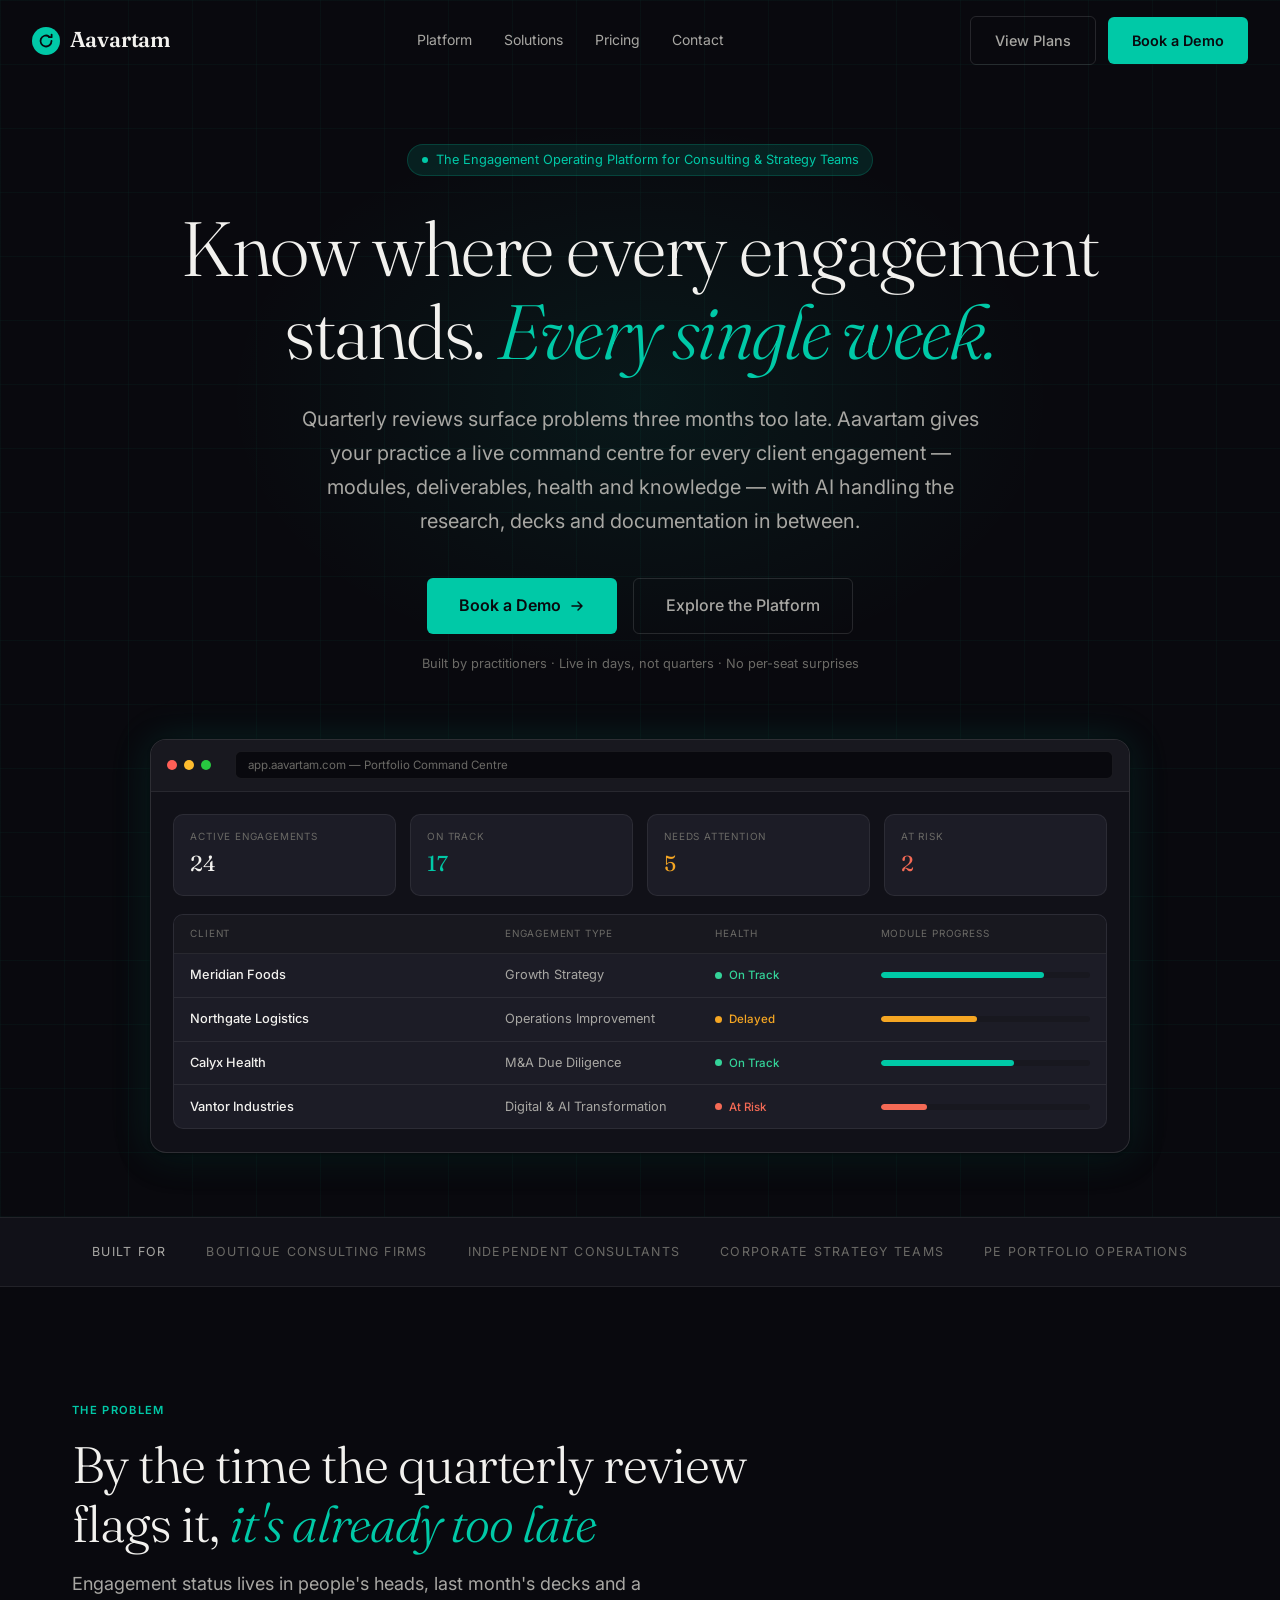
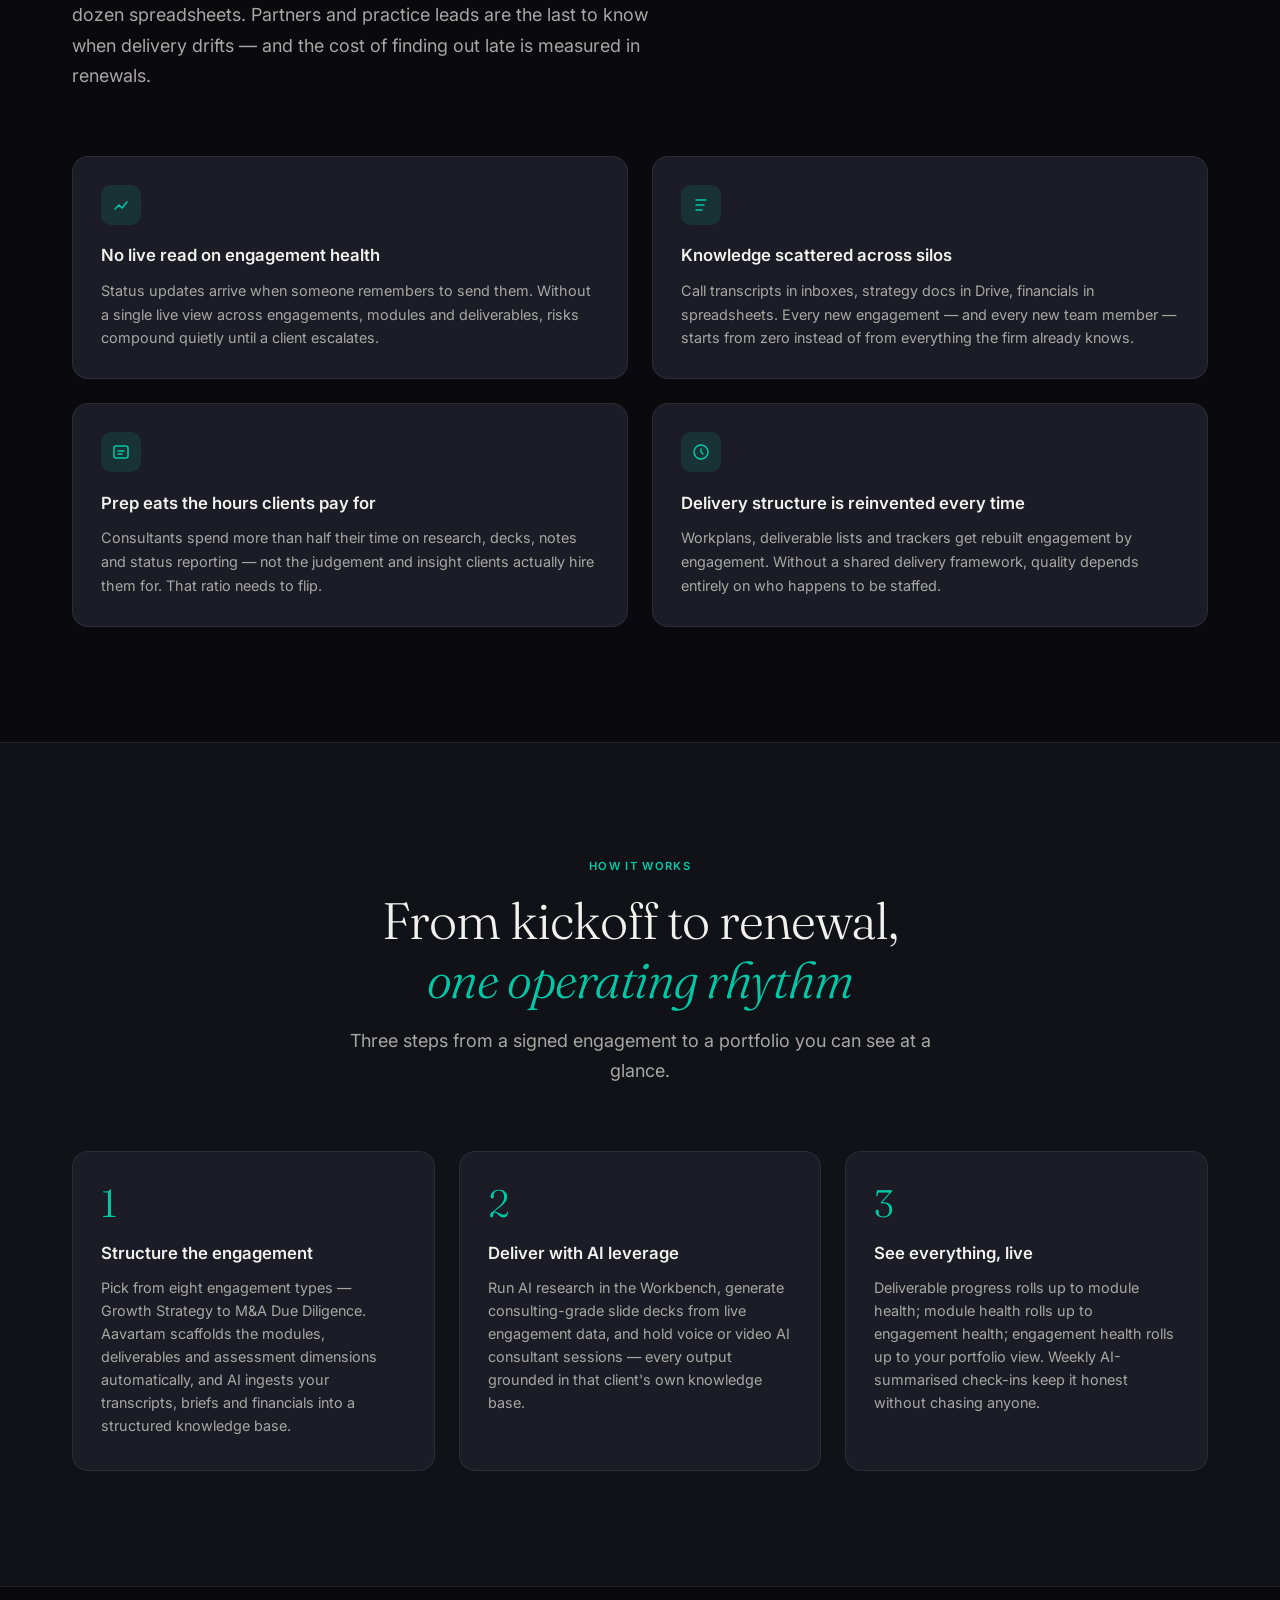
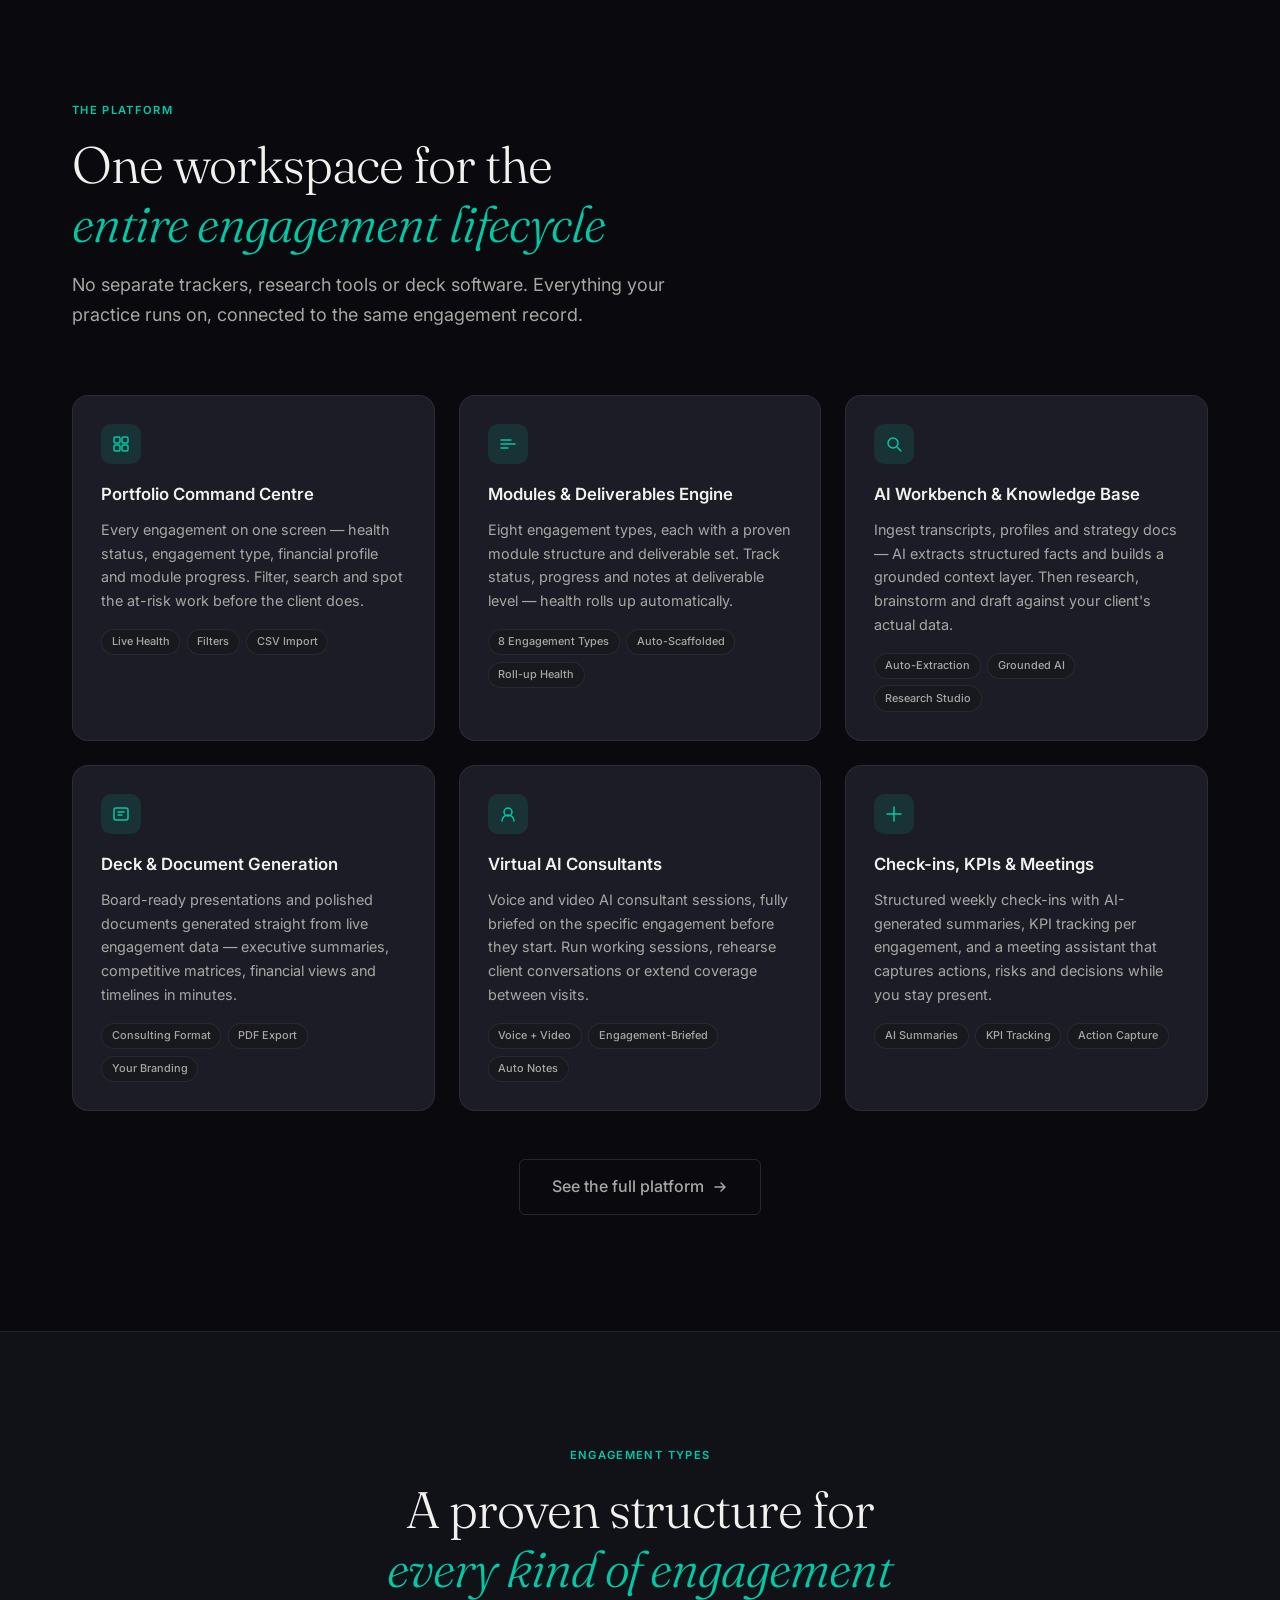
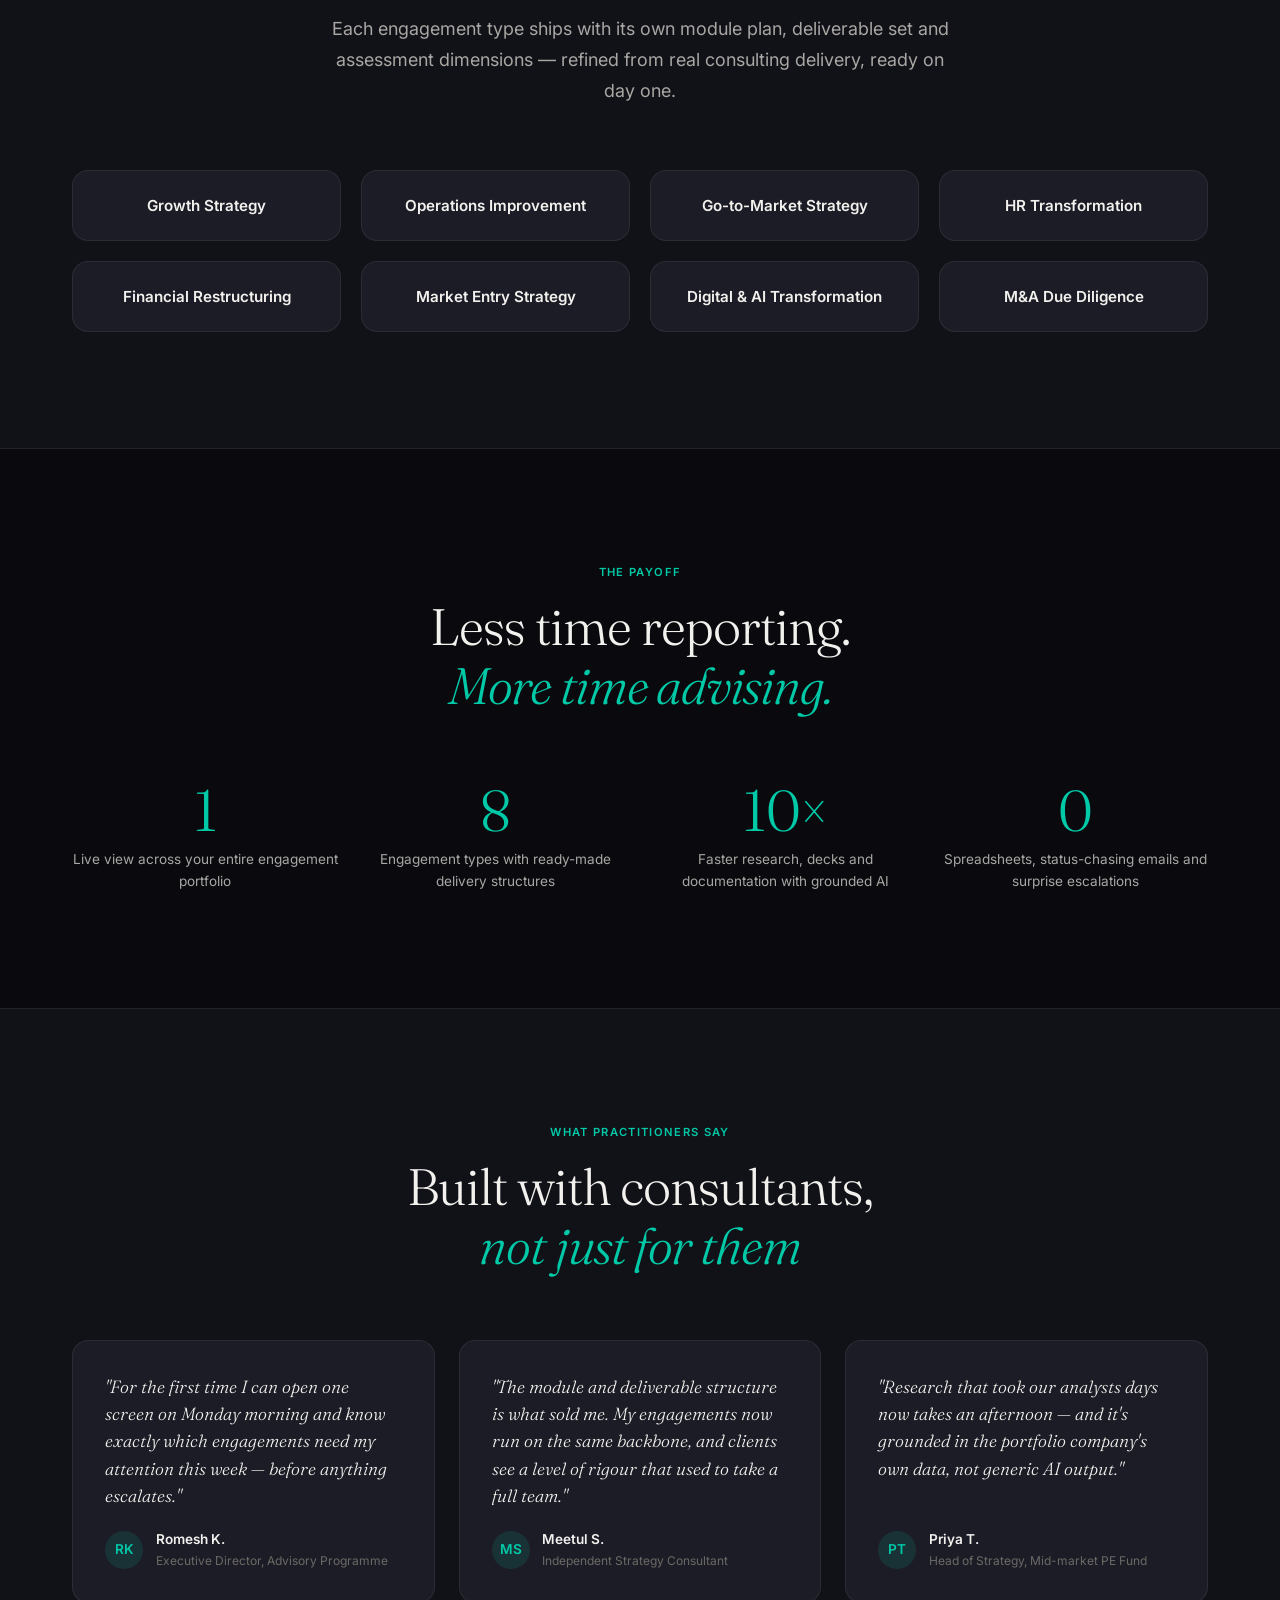
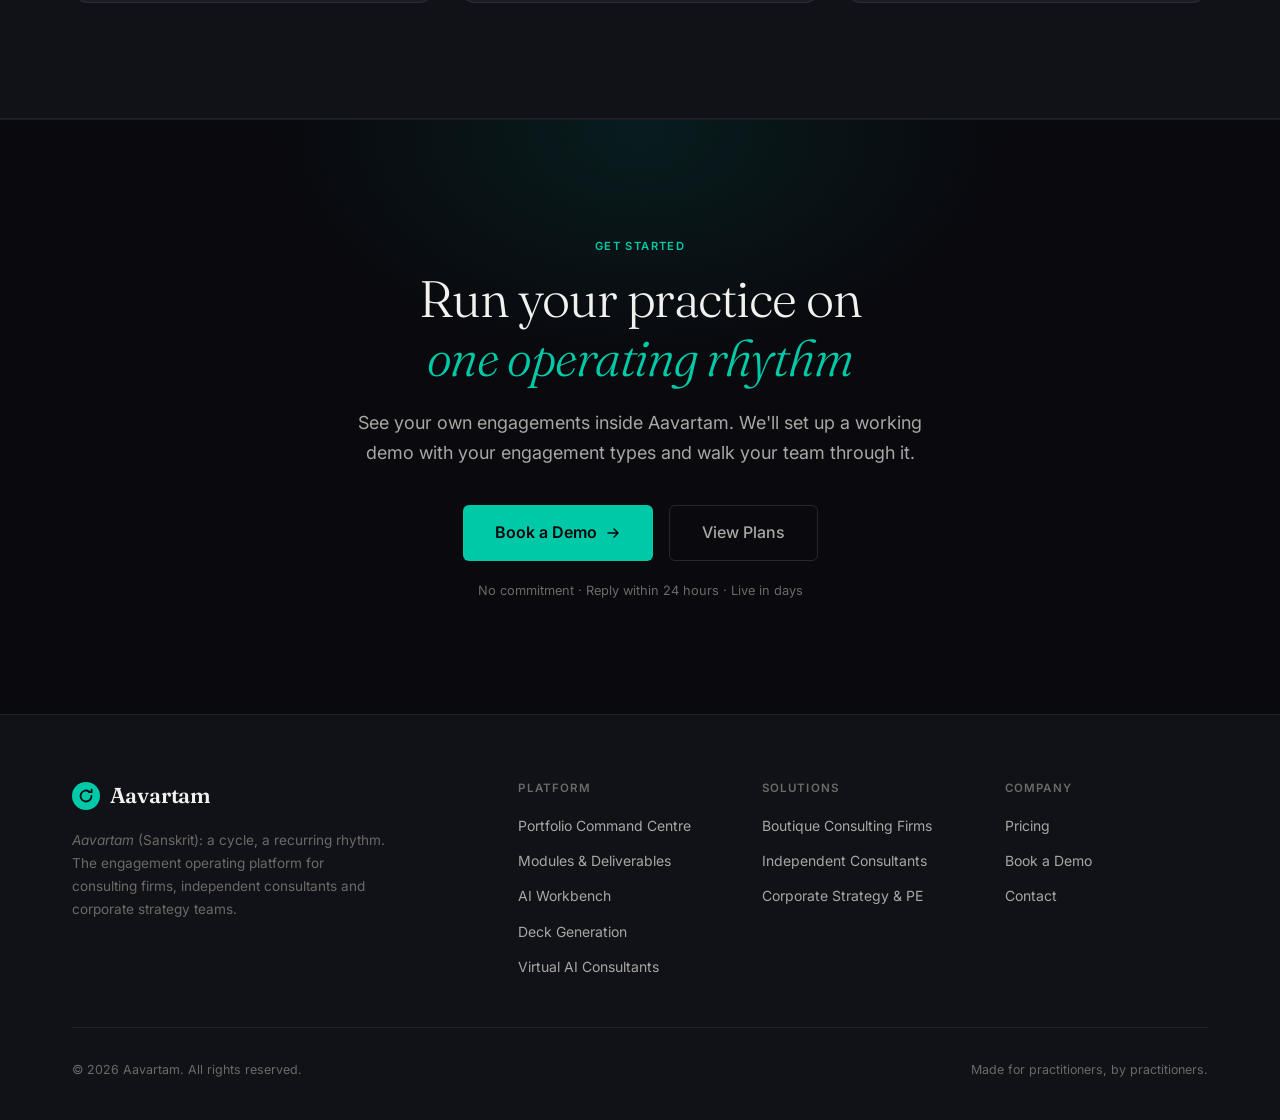
==== commit 1af46ba1: "Rebuild marketing site as multipage Aavartam website aligned with the product - Rebrand from Strateg" ====
--- a/index.html
+++ b/index.html
@@ -3,1193 +3,42 @@
 <head>
   <meta charset="UTF-8">
   <meta name="viewport" content="width=device-width, initial-scale=1.0">
-  <meta name="description" content="AI-powered strategy platform for consulting firms, advisory practices, corporate strategy teams and independent consultants. Research agents, slide generation, engagement tracking and virtual AI sessions.">
-  <meta property="og:title" content="Strategem — Like having a strategy team on every engagement">
-  <meta property="og:description" content="AI research agents, slide generation, live portfolio health and virtual consultant sessions — built for advisory firms and consulting practices.">
+  <meta name="description" content="Aavartam is the engagement operating platform for consulting firms and strategy teams — live health across every client, module and deliverable, with AI handling research, decks and documentation in between.">
+  <meta property="og:title" content="Aavartam — Know where every engagement stands">
+  <meta property="og:description" content="The engagement operating platform for consulting firms, independent consultants and corporate strategy teams. Live engagement health, structured delivery, AI-powered research and decks.">
   <meta property="og:type" content="website">
   <meta name="twitter:card" content="summary_large_image">
-  <title data-editable="page_title">Strategem — Like having a strategy team on every engagement</title>
-
-  <!-- Google Fonts: Fraunces (display) + Inter (body) -->
+  <title>Aavartam — Know where every engagement stands</title>
+
   <link rel="preconnect" href="https://fonts.googleapis.com">
   <link rel="preconnect" href="https://fonts.gstatic.com" crossorigin>
   <link href="https://fonts.googleapis.com/css2?family=Fraunces:ital,opsz,wght@0,9..144,300;0,9..144,400;0,9..144,600;0,9..144,700;1,9..144,300;1,9..144,400&family=Inter:wght@300;400;500;600&display=swap" rel="stylesheet">
-
-  <style>
-    /* ============================================================
-       DESIGN SYSTEM — TOKENS
-    ============================================================ */
-    :root {
-      --bg-base:       #09090E;
-      --bg-surface:    #111118;
-      --bg-elevated:   #18181F;
-      --bg-card:       #1C1C26;
-      --border:        rgba(255,255,255,0.07);
-      --border-bright: rgba(255,255,255,0.12);
-
-      --accent:        #00C9A7;
-      --accent-dim:    rgba(0,201,167,0.12);
-      --accent-glow:   rgba(0,201,167,0.25);
-
-      --amber:         #F5A623;
-      --amber-dim:     rgba(245,166,35,0.12);
-
-      --text-primary:  #F2F1EE;
-      --text-secondary:#A8A7A3;
-      --text-muted:    #6B6A66;
-
-      --font-display: 'Fraunces', Georgia, serif;
-      --font-body:    'Inter', system-ui, sans-serif;
-
-      --radius-sm:  6px;
-      --radius-md:  10px;
-      --radius-lg:  16px;
-      --radius-xl:  24px;
-
-      --shadow-card: 0 1px 3px rgba(0,0,0,0.4), 0 8px 32px rgba(0,0,0,0.3);
-      --shadow-glow: 0 0 40px rgba(0,201,167,0.15);
-
-      --transition: 0.22s cubic-bezier(0.4,0,0.2,1);
-
-      --max-w: 1200px;
-      --gutter: clamp(1rem, 4vw, 2rem);
-    }
-
-    /* ============================================================
-       RESET & BASE
-    ============================================================ */
-    *, *::before, *::after { box-sizing: border-box; margin: 0; padding: 0; }
-    html { scroll-behavior: smooth; font-size: 16px; }
-    body {
-      background: var(--bg-base);
-      color: var(--text-primary);
-      font-family: var(--font-body);
-      font-weight: 400;
-      line-height: 1.6;
-      -webkit-font-smoothing: antialiased;
-      overflow-x: hidden;
-    }
-    a { color: inherit; text-decoration: none; }
-    img { max-width: 100%; display: block; }
-    button { cursor: pointer; border: none; background: none; font-family: inherit; }
-    ul { list-style: none; }
-
-    .container {
-      width: 100%;
-      max-width: var(--max-w);
-      margin: 0 auto;
-      padding: 0 var(--gutter);
-    }
-
-    /* ============================================================
-       TYPOGRAPHY SCALE
-    ============================================================ */
-    .display-xl {
-      font-family: var(--font-display);
-      font-size: clamp(2.75rem, 6.5vw, 5.5rem);
-      font-weight: 300;
-      line-height: 1.08;
-      letter-spacing: -0.02em;
-    }
-    .display-xl em {
-      font-style: italic;
-      color: var(--accent);
-    }
-    .display-lg {
-      font-family: var(--font-display);
-      font-size: clamp(2rem, 4vw, 3.25rem);
-      font-weight: 300;
-      line-height: 1.15;
-      letter-spacing: -0.02em;
-    }
-    .display-lg em {
-      font-style: italic;
-      color: var(--accent);
-    }
-    .display-md {
-      font-family: var(--font-display);
-      font-size: clamp(1.5rem, 2.5vw, 2rem);
-      font-weight: 400;
-      line-height: 1.25;
-    }
-    .label {
-      font-size: 0.7rem;
-      font-weight: 600;
-      letter-spacing: 0.12em;
-      text-transform: uppercase;
-      color: var(--accent);
-    }
-    .body-lg { font-size: 1.125rem; line-height: 1.7; color: var(--text-secondary); }
-    .body-md { font-size: 1rem; line-height: 1.65; color: var(--text-secondary); }
-
-    /* ============================================================
-       BUTTONS
-    ============================================================ */
-    .btn {
-      display: inline-flex;
-      align-items: center;
-      gap: 0.5rem;
-      padding: 0.75rem 1.5rem;
-      border-radius: var(--radius-sm);
-      font-size: 0.9rem;
-      font-weight: 500;
-      transition: var(--transition);
-      white-space: nowrap;
-    }
-    .btn-primary {
-      background: var(--accent);
-      color: #09090E;
-      font-weight: 600;
-    }
-    .btn-primary:hover {
-      background: #00e0ba;
-      transform: translateY(-1px);
-      box-shadow: 0 8px 24px var(--accent-glow);
-    }
-    .btn-ghost {
-      background: transparent;
-      color: var(--text-secondary);
-      border: 1px solid var(--border-bright);
-    }
-    .btn-ghost:hover {
-      border-color: var(--accent);
-      color: var(--text-primary);
-      background: var(--accent-dim);
-    }
-    .btn-lg { padding: 0.9rem 2rem; font-size: 1rem; }
-    .btn svg { width: 16px; height: 16px; flex-shrink: 0; }
-
-    /* ============================================================
-       SECTION HEADER UTILITY
-    ============================================================ */
-    .section-header {
-      margin-bottom: 4rem;
-    }
-    .section-header.centered { text-align: center; }
-    .section-header .label { margin-bottom: 1rem; display: block; }
-    .section-header .body-lg { margin-top: 1rem; max-width: 560px; }
-    .section-header.centered .body-lg { margin: 1rem auto 0; }
-
-    /* ============================================================
-       NAVIGATION
-    ============================================================ */
-    .nav {
-      position: fixed;
-      top: 0;
-      left: 0;
-      right: 0;
-      z-index: 100;
-      padding: 1rem var(--gutter);
-      display: flex;
-      align-items: center;
-      justify-content: space-between;
-      transition: background var(--transition), border-color var(--transition);
-      border-bottom: 1px solid transparent;
-    }
-    .nav.scrolled {
-      background: rgba(9,9,14,0.92);
-      backdrop-filter: blur(16px);
-      border-color: var(--border);
-    }
-    .nav-logo {
-      display: flex;
-      align-items: center;
-      gap: 0.6rem;
-      font-family: var(--font-display);
-      font-size: 1.35rem;
-      font-weight: 600;
-      color: var(--text-primary);
-      letter-spacing: -0.01em;
-    }
-    .nav-logo-mark {
-      width: 28px;
-      height: 28px;
-      background: var(--accent);
-      border-radius: 6px;
-      display: flex;
-      align-items: center;
-      justify-content: center;
-    }
-    .nav-logo-mark svg { width: 16px; height: 16px; color: #09090E; }
-    .nav-links {
-      display: flex;
-      align-items: center;
-      gap: 2rem;
-    }
-    .nav-links a {
-      font-size: 0.875rem;
-      color: var(--text-secondary);
-      transition: color var(--transition);
-    }
-    .nav-links a:hover { color: var(--text-primary); }
-    .nav-actions { display: flex; align-items: center; gap: 0.75rem; }
-    .nav-hamburger { display: none; flex-direction: column; gap: 4px; padding: 4px; }
-    .nav-hamburger span { display: block; width: 20px; height: 2px; background: var(--text-secondary); border-radius: 2px; transition: var(--transition); }
-
-    @media (max-width: 768px) {
-      .nav-links { display: none; }
-      .nav-hamburger { display: flex; }
-      .nav-actions .btn-ghost { display: none; }
-    }
-
-    /* Mobile nav overlay */
-    .mobile-nav {
-      display: none;
-      position: fixed;
-      inset: 0;
-      z-index: 99;
-      background: var(--bg-base);
-      padding: 5rem var(--gutter) 2rem;
-      flex-direction: column;
-      gap: 1.5rem;
-    }
-    .mobile-nav.open { display: flex; }
-    .mobile-nav a {
-      font-size: 1.5rem;
-      font-family: var(--font-display);
-      color: var(--text-primary);
-      border-bottom: 1px solid var(--border);
-      padding-bottom: 1.5rem;
-    }
-
-    /* ============================================================
-       HERO
-    ============================================================ */
-    .hero {
-      min-height: 100vh;
-      display: flex;
-      flex-direction: column;
-      align-items: center;
-      justify-content: center;
-      padding: 8rem var(--gutter) 5rem;
-      position: relative;
-      overflow: hidden;
-      text-align: center;
-    }
-
-    /* Subtle grid background */
-    .hero::before {
-      content: '';
-      position: absolute;
-      inset: 0;
-      background-image:
-        linear-gradient(rgba(0,201,167,0.04) 1px, transparent 1px),
-        linear-gradient(90deg, rgba(0,201,167,0.04) 1px, transparent 1px);
-      background-size: 64px 64px;
-      pointer-events: none;
-    }
-    /* Radial glow */
-    .hero::after {
-      content: '';
-      position: absolute;
-      top: 10%;
-      left: 50%;
-      transform: translateX(-50%);
-      width: 900px;
-      height: 600px;
-      background: radial-gradient(ellipse, rgba(0,201,167,0.08) 0%, transparent 65%);
-      pointer-events: none;
-    }
-
-    .hero-eyebrow {
-      display: inline-flex;
-      align-items: center;
-      gap: 0.5rem;
-      padding: 0.3rem 0.85rem;
-      background: var(--accent-dim);
-      border: 1px solid rgba(0,201,167,0.2);
-      border-radius: 100px;
-      font-size: 0.78rem;
-      font-weight: 500;
-      color: var(--accent);
-      margin-bottom: 2rem;
-      letter-spacing: 0.03em;
-    }
-    .hero-eyebrow-dot {
-      width: 6px; height: 6px;
-      background: var(--accent);
-      border-radius: 50%;
-      animation: pulse 2s infinite;
-    }
-    @keyframes pulse {
-      0%, 100% { opacity: 1; transform: scale(1); }
-      50% { opacity: 0.5; transform: scale(0.8); }
-    }
-
-    .hero h1 {
-      max-width: 840px;
-      margin: 0 auto 1.5rem;
-      position: relative;
-      z-index: 1;
-    }
-    .hero-sub {
-      font-size: clamp(1.05rem, 1.8vw, 1.25rem);
-      color: var(--text-secondary);
-      max-width: 560px;
-      margin: 0 auto 2.5rem;
-      line-height: 1.65;
-      position: relative;
-      z-index: 1;
-    }
-    .hero-cta {
-      display: flex;
-      align-items: center;
-      justify-content: center;
-      flex-wrap: wrap;
-      gap: 0.75rem;
-      margin-bottom: 3.5rem;
-      position: relative;
-      z-index: 1;
-    }
-    .hero-note {
-      font-size: 0.78rem;
-      color: var(--text-muted);
-      position: relative;
-      z-index: 1;
-    }
-
-    /* Hero stats */
-    .hero-stats {
-      display: flex;
-      align-items: center;
-      justify-content: center;
-      gap: 0;
-      flex-wrap: wrap;
-      border: 1px solid var(--border-bright);
-      border-radius: var(--radius-lg);
-      background: var(--bg-surface);
-      overflow: hidden;
-      position: relative;
-      z-index: 1;
-      max-width: 720px;
-      width: 100%;
-      margin: 0 auto;
-    }
-    .hero-stat {
-      flex: 1;
-      min-width: 140px;
-      padding: 1.5rem 1.25rem;
-      text-align: center;
-      border-right: 1px solid var(--border);
-    }
-    .hero-stat:last-child { border-right: none; }
-    .hero-stat-value {
-      font-family: var(--font-display);
-      font-size: 1.75rem;
-      font-weight: 300;
-      color: var(--accent);
-      line-height: 1;
-      margin-bottom: 0.25rem;
-    }
-    .hero-stat-label {
-      font-size: 0.78rem;
-      color: var(--text-muted);
-    }
-
-    /* ============================================================
-       TRUST BAR (logo strip)
-    ============================================================ */
-    .trust-bar {
-      padding: 3rem 0;
-      border-top: 1px solid var(--border);
-      border-bottom: 1px solid var(--border);
-      background: var(--bg-surface);
-    }
-    .trust-bar-inner {
-      display: flex;
-      align-items: center;
-      gap: 0.75rem;
-      justify-content: center;
-      flex-wrap: wrap;
-    }
-    .trust-label {
-      font-size: 0.75rem;
-      color: var(--text-muted);
-      letter-spacing: 0.08em;
-      text-transform: uppercase;
-      white-space: nowrap;
-      padding-right: 1.5rem;
-      border-right: 1px solid var(--border);
-      margin-right: 0.75rem;
-    }
-    .trust-logo {
-      height: 22px;
-      padding: 0 1.25rem;
-      opacity: 0.4;
-      filter: grayscale(1) brightness(2);
-      border-right: 1px solid var(--border);
-      display: flex;
-      align-items: center;
-      font-size: 0.8rem;
-      font-weight: 600;
-      color: var(--text-muted);
-      letter-spacing: 0.04em;
-      white-space: nowrap;
-    }
-    .trust-logo:last-child { border-right: none; }
-
-    /* ============================================================
-       PROBLEM SECTION
-    ============================================================ */
-    .section { padding: 7rem 0; }
-    .section-alt { background: var(--bg-surface); }
-
-    .problem-grid {
-      display: grid;
-      grid-template-columns: repeat(auto-fit, minmax(260px, 1fr));
-      gap: 1.5px;
-      border: 1.5px solid var(--border);
-      border-radius: var(--radius-xl);
-      overflow: hidden;
-      background: var(--border);
-    }
-    .problem-card {
-      background: var(--bg-base);
-      padding: 2.5rem 2rem;
-      transition: background var(--transition);
-    }
-    .problem-card:hover { background: var(--bg-card); }
-    .problem-icon {
-      width: 40px;
-      height: 40px;
-      background: var(--amber-dim);
-      border: 1px solid rgba(245,166,35,0.2);
-      border-radius: var(--radius-sm);
-      display: flex;
-      align-items: center;
-      justify-content: center;
-      margin-bottom: 1.25rem;
-    }
-    .problem-icon svg { width: 18px; height: 18px; color: var(--amber); }
-    .problem-card h3 {
-      font-size: 1rem;
-      font-weight: 600;
-      margin-bottom: 0.6rem;
-      color: var(--text-primary);
-    }
-    .problem-card p {
-      font-size: 0.9rem;
-      color: var(--text-secondary);
-      line-height: 1.65;
-    }
-
-    /* ============================================================
-       HOW IT WORKS
-    ============================================================ */
-    .steps {
-      display: grid;
-      grid-template-columns: repeat(3, 1fr);
-      gap: 2rem;
-      position: relative;
-    }
-    .steps::before {
-      content: '';
-      position: absolute;
-      top: 28px;
-      left: calc(16.66% + 20px);
-      right: calc(16.66% + 20px);
-      height: 1px;
-      background: linear-gradient(90deg, var(--accent) 0%, var(--border) 50%, var(--accent) 100%);
-      opacity: 0.3;
-    }
-    .step-card {
-      position: relative;
-      padding: 2rem;
-      background: var(--bg-card);
-      border: 1px solid var(--border);
-      border-radius: var(--radius-lg);
-      transition: border-color var(--transition), transform var(--transition);
-    }
-    .step-card:hover {
-      border-color: var(--accent);
-      transform: translateY(-3px);
-    }
-    .step-num {
-      width: 40px;
-      height: 40px;
-      background: var(--accent);
-      border-radius: 50%;
-      display: flex;
-      align-items: center;
-      justify-content: center;
-      font-size: 0.85rem;
-      font-weight: 700;
-      color: #09090E;
-      margin-bottom: 1.25rem;
-      position: relative;
-      z-index: 1;
-    }
-    .step-card h3 {
-      font-size: 1.05rem;
-      font-weight: 600;
-      margin-bottom: 0.6rem;
-    }
-    .step-card p {
-      font-size: 0.9rem;
-      color: var(--text-secondary);
-      line-height: 1.65;
-    }
-
-    @media (max-width: 768px) {
-      .steps { grid-template-columns: 1fr; }
-      .steps::before { display: none; }
-    }
-
-    /* ============================================================
-       FEATURES GRID
-    ============================================================ */
-    .features-grid {
-      display: grid;
-      grid-template-columns: repeat(3, 1fr);
-      gap: 1px;
-      background: var(--border);
-      border: 1px solid var(--border);
-      border-radius: var(--radius-xl);
-      overflow: hidden;
-    }
-    .feature-card {
-      background: var(--bg-base);
-      padding: 2.25rem 2rem;
-      transition: background var(--transition);
-    }
-    .feature-card:hover { background: var(--bg-card); }
-    .feature-icon {
-      width: 44px;
-      height: 44px;
-      background: var(--accent-dim);
-      border: 1px solid rgba(0,201,167,0.15);
-      border-radius: var(--radius-sm);
-      display: flex;
-      align-items: center;
-      justify-content: center;
-      margin-bottom: 1.25rem;
-    }
-    .feature-icon svg { width: 20px; height: 20px; color: var(--accent); }
-    .feature-card h3 {
-      font-size: 1rem;
-      font-weight: 600;
-      margin-bottom: 0.5rem;
-    }
-    .feature-card p {
-      font-size: 0.875rem;
-      color: var(--text-secondary);
-      line-height: 1.65;
-      margin-bottom: 1rem;
-    }
-    .feature-tags { display: flex; flex-wrap: wrap; gap: 0.4rem; }
-    .tag {
-      font-size: 0.72rem;
-      padding: 0.2rem 0.55rem;
-      background: var(--bg-elevated);
-      border: 1px solid var(--border-bright);
-      border-radius: 100px;
-      color: var(--text-muted);
-    }
-
-    @media (max-width: 900px) { .features-grid { grid-template-columns: repeat(2, 1fr); } }
-    @media (max-width: 560px) { .features-grid { grid-template-columns: 1fr; } }
-
-    /* ============================================================
-       USE CASES (WHO IT'S FOR)
-    ============================================================ */
-    .use-cases-tabs {
-      display: flex;
-      gap: 0.375rem;
-      flex-wrap: wrap;
-      margin-bottom: 2.5rem;
-      padding: 0.375rem;
-      background: var(--bg-surface);
-      border: 1px solid var(--border);
-      border-radius: var(--radius-md);
-      width: fit-content;
-    }
-    .use-tab {
-      padding: 0.55rem 1.1rem;
-      border-radius: var(--radius-sm);
-      font-size: 0.875rem;
-      color: var(--text-muted);
-      transition: all var(--transition);
-      white-space: nowrap;
-    }
-    .use-tab:hover { color: var(--text-secondary); }
-    .use-tab.active {
-      background: var(--bg-card);
-      color: var(--text-primary);
-      border: 1px solid var(--border-bright);
-    }
-    .use-panel {
-      display: none;
-      grid-template-columns: 1fr 1fr;
-      gap: 3rem;
-      align-items: center;
-    }
-    .use-panel.active { display: grid; }
-    .use-panel-content h2 {
-      font-family: var(--font-display);
-      font-size: clamp(1.5rem, 3vw, 2.25rem);
-      font-weight: 300;
-      margin-bottom: 1rem;
-      line-height: 1.2;
-    }
-    .use-panel-content p {
-      color: var(--text-secondary);
-      font-size: 0.95rem;
-      line-height: 1.7;
-      margin-bottom: 1.5rem;
-    }
-    .use-list { display: flex; flex-direction: column; gap: 0.6rem; margin-bottom: 2rem; }
-    .use-list li {
-      display: flex;
-      align-items: flex-start;
-      gap: 0.6rem;
-      font-size: 0.9rem;
-      color: var(--text-secondary);
-    }
-    .use-list li::before {
-      content: '';
-      width: 5px; height: 5px;
-      background: var(--accent);
-      border-radius: 50%;
-      margin-top: 0.6rem;
-      flex-shrink: 0;
-    }
-    .use-panel-visual {
-      background: var(--bg-card);
-      border: 1px solid var(--border-bright);
-      border-radius: var(--radius-xl);
-      padding: 2rem;
-      font-size: 0.8rem;
-    }
-
-    /* Mock dashboard visuals */
-    .mock-header {
-      font-size: 0.72rem;
-      color: var(--text-muted);
-      text-transform: uppercase;
-      letter-spacing: 0.08em;
-      margin-bottom: 1.25rem;
-      display: flex;
-      align-items: center;
-      justify-content: space-between;
-    }
-    .mock-dot { width: 6px; height: 6px; border-radius: 50%; display: inline-block; }
-    .dot-green { background: #22C55E; }
-    .dot-amber { background: var(--amber); }
-    .dot-red { background: #EF4444; }
-    .mock-stat-row { display: flex; gap: 1rem; margin-bottom: 1rem; }
-    .mock-stat-box {
-      flex: 1;
-      background: var(--bg-elevated);
-      border: 1px solid var(--border);
-      border-radius: var(--radius-sm);
-      padding: 0.75rem;
-    }
-    .mock-stat-box .val {
-      font-family: var(--font-display);
-      font-size: 1.25rem;
-      font-weight: 300;
-      color: var(--text-primary);
-    }
-    .mock-stat-box .lbl { font-size: 0.68rem; color: var(--text-muted); }
-    .mock-row {
-      display: flex;
-      align-items: center;
-      gap: 0.75rem;
-      padding: 0.6rem 0;
-      border-bottom: 1px solid var(--border);
-      font-size: 0.8rem;
-    }
-    .mock-row:last-child { border-bottom: none; }
-    .mock-name { flex: 1; color: var(--text-secondary); }
-    .rag-pill {
-      font-size: 0.65rem;
-      padding: 0.15rem 0.5rem;
-      border-radius: 100px;
-      font-weight: 600;
-    }
-    .rag-green { background: rgba(34,197,94,0.15); color: #22C55E; }
-    .rag-amber { background: rgba(245,166,35,0.15); color: var(--amber); }
-    .rag-red { background: rgba(239,68,68,0.15); color: #EF4444; }
-
-    @media (max-width: 768px) {
-      .use-panel.active { grid-template-columns: 1fr; }
-      .use-panel-visual { display: none; }
-    }
-
-    /* ============================================================
-       AGENTS
-    ============================================================ */
-    .agents-grid {
-      display: grid;
-      grid-template-columns: repeat(auto-fill, minmax(220px, 1fr));
-      gap: 1rem;
-    }
-    .agent-card {
-      background: var(--bg-card);
-      border: 1px solid var(--border);
-      border-radius: var(--radius-md);
-      padding: 1.5rem;
-      transition: border-color var(--transition), transform var(--transition);
-    }
-    .agent-card:hover {
-      border-color: var(--accent);
-      transform: translateY(-2px);
-    }
-    .agent-tier {
-      font-size: 0.65rem;
-      font-weight: 600;
-      padding: 0.15rem 0.5rem;
-      border-radius: 100px;
-      margin-bottom: 0.75rem;
-      display: inline-block;
-    }
-    .tier-all { background: var(--accent-dim); color: var(--accent); border: 1px solid rgba(0,201,167,0.2); }
-    .tier-growth { background: var(--amber-dim); color: var(--amber); border: 1px solid rgba(245,166,35,0.2); }
-    .tier-enterprise { background: rgba(139,92,246,0.12); color: #A78BFA; border: 1px solid rgba(139,92,246,0.2); }
-    .agent-card h4 { font-size: 0.95rem; font-weight: 600; margin-bottom: 0.4rem; }
-    .agent-card p { font-size: 0.82rem; color: var(--text-secondary); line-height: 1.55; }
-
-    /* ============================================================
-       STATS
-    ============================================================ */
-    .stats-row {
-      display: grid;
-      grid-template-columns: repeat(4, 1fr);
-      gap: 1.5px;
-      background: var(--border);
-      border: 1px solid var(--border);
-      border-radius: var(--radius-xl);
-      overflow: hidden;
-    }
-    .stat-block {
-      background: var(--bg-card);
-      padding: 2.5rem 2rem;
-      text-align: center;
-    }
-    .stat-value {
-      font-family: var(--font-display);
-      font-size: clamp(2.25rem, 5vw, 3.5rem);
-      font-weight: 300;
-      color: var(--accent);
-      line-height: 1;
-      margin-bottom: 0.5rem;
-    }
-    .stat-desc { font-size: 0.875rem; color: var(--text-secondary); }
-    .stat-sub { font-size: 0.75rem; color: var(--text-muted); margin-top: 0.25rem; }
-
-    @media (max-width: 768px) { .stats-row { grid-template-columns: repeat(2, 1fr); } }
-
-    /* ============================================================
-       TESTIMONIALS
-    ============================================================ */
-    .testimonials-grid {
-      display: grid;
-      grid-template-columns: repeat(3, 1fr);
-      gap: 1.5rem;
-    }
-    .testimonial-card {
-      background: var(--bg-card);
-      border: 1px solid var(--border);
-      border-radius: var(--radius-lg);
-      padding: 2rem;
-      display: flex;
-      flex-direction: column;
-      gap: 1.25rem;
-      transition: border-color var(--transition);
-    }
-    .testimonial-card:hover { border-color: var(--border-bright); }
-    .stars { color: var(--amber); font-size: 0.8rem; letter-spacing: 0.1em; }
-    .testimonial-text {
-      font-size: 0.9rem;
-      color: var(--text-secondary);
-      line-height: 1.7;
-      flex: 1;
-    }
-    .testimonial-text strong { color: var(--text-primary); font-weight: 500; }
-    .testimonial-author { display: flex; align-items: center; gap: 0.75rem; margin-top: auto; }
-    .avatar {
-      width: 36px; height: 36px;
-      background: var(--accent-dim);
-      border: 1px solid rgba(0,201,167,0.2);
-      border-radius: 50%;
-      display: flex;
-      align-items: center;
-      justify-content: center;
-      font-size: 0.78rem;
-      font-weight: 600;
-      color: var(--accent);
-      flex-shrink: 0;
-    }
-    .author-name { font-size: 0.875rem; font-weight: 500; }
-    .author-role { font-size: 0.75rem; color: var(--text-muted); }
-
-    @media (max-width: 900px) { .testimonials-grid { grid-template-columns: 1fr; } }
-
-    /* ============================================================
-       PRICING
-    ============================================================ */
-    .pricing-toggle {
-      display: flex;
-      align-items: center;
-      gap: 1rem;
-      margin-bottom: 3rem;
-      justify-content: center;
-    }
-    .toggle-label { font-size: 0.875rem; color: var(--text-secondary); }
-    .toggle-switch {
-      position: relative;
-      width: 48px; height: 26px;
-    }
-    .toggle-switch input { opacity: 0; width: 0; height: 0; }
-    .toggle-slider {
-      position: absolute;
-      inset: 0;
-      background: var(--bg-card);
-      border: 1px solid var(--border-bright);
-      border-radius: 100px;
-      cursor: pointer;
-      transition: var(--transition);
-    }
-    .toggle-slider::before {
-      content: '';
-      position: absolute;
-      width: 18px; height: 18px;
-      left: 3px; top: 3px;
-      background: var(--text-muted);
-      border-radius: 50%;
-      transition: var(--transition);
-    }
-    .toggle-switch input:checked + .toggle-slider { background: var(--accent-dim); border-color: var(--accent); }
-    .toggle-switch input:checked + .toggle-slider::before { transform: translateX(22px); background: var(--accent); }
-    .toggle-save {
-      font-size: 0.7rem;
-      background: rgba(245,166,35,0.15);
-      color: var(--amber);
-      border: 1px solid rgba(245,166,35,0.2);
-      padding: 0.15rem 0.5rem;
-      border-radius: 100px;
-      font-weight: 600;
-    }
-
-    .pricing-grid {
-      display: grid;
-      grid-template-columns: repeat(3, 1fr);
-      gap: 1.5rem;
-      align-items: start;
-    }
-    .price-card {
-      background: var(--bg-card);
-      border: 1px solid var(--border);
-      border-radius: var(--radius-xl);
-      padding: 2.5rem 2rem;
-      display: flex;
-      flex-direction: column;
-      gap: 1.5rem;
-      transition: border-color var(--transition), transform var(--transition);
-    }
-    .price-card:hover { transform: translateY(-3px); }
-    .price-card.featured {
-      border-color: var(--accent);
-      background: linear-gradient(180deg, rgba(0,201,167,0.05) 0%, var(--bg-card) 100%);
-      position: relative;
-    }
-    .featured-badge {
-      position: absolute;
-      top: -1px; left: 50%; transform: translateX(-50%);
-      background: var(--accent);
-      color: #09090E;
-      font-size: 0.7rem;
-      font-weight: 700;
-      letter-spacing: 0.08em;
-      text-transform: uppercase;
-      padding: 0.2rem 0.85rem;
-      border-radius: 0 0 var(--radius-sm) var(--radius-sm);
-    }
-    .price-tier { font-size: 0.72rem; font-weight: 700; letter-spacing: 0.1em; text-transform: uppercase; color: var(--accent); }
-    .price-name { font-family: var(--font-display); font-size: 1.5rem; font-weight: 300; }
-    .price-desc { font-size: 0.85rem; color: var(--text-secondary); }
-    .price-amount {
-      display: flex;
-      align-items: baseline;
-      gap: 0.25rem;
-    }
-    .price-amount .currency { font-size: 1.25rem; color: var(--text-secondary); }
-    .price-amount .amount {
-      font-family: var(--font-display);
-      font-size: 3rem;
-      font-weight: 300;
-      line-height: 1;
-    }
-    .price-amount .period { font-size: 0.875rem; color: var(--text-muted); }
-    .price-annual { font-size: 0.78rem; color: var(--text-muted); }
-    .price-cta { display: block; text-align: center; }
-    .price-features { display: flex; flex-direction: column; gap: 0.6rem; }
-    .price-feature {
-      display: flex;
-      align-items: flex-start;
-      gap: 0.6rem;
-      font-size: 0.85rem;
-      color: var(--text-secondary);
-    }
-    .price-feature-icon { flex-shrink: 0; margin-top: 1px; }
-    .price-feature-icon.check { color: var(--accent); }
-    .price-feature-icon.x { color: var(--text-muted); }
-    .price-divider { font-size: 0.72rem; color: var(--text-muted); text-transform: uppercase; letter-spacing: 0.08em; padding-top: 0.5rem; border-top: 1px solid var(--border); }
-
-    @media (max-width: 900px) { .pricing-grid { grid-template-columns: 1fr; max-width: 440px; margin: 0 auto; } }
-
-    /* ============================================================
-       FAQ
-    ============================================================ */
-    .faq-list { display: flex; flex-direction: column; max-width: 760px; margin: 0 auto; }
-    .faq-item { border-bottom: 1px solid var(--border); }
-    .faq-question {
-      width: 100%;
-      display: flex;
-      align-items: center;
-      justify-content: space-between;
-      padding: 1.5rem 0;
-      font-size: 0.95rem;
-      font-weight: 500;
-      color: var(--text-primary);
-      text-align: left;
-      gap: 1rem;
-      transition: color var(--transition);
-    }
-    .faq-question:hover { color: var(--accent); }
-    .faq-chevron {
-      width: 20px; height: 20px;
-      border: 1px solid var(--border-bright);
-      border-radius: 50%;
-      display: flex;
-      align-items: center;
-      justify-content: center;
-      flex-shrink: 0;
-      transition: transform var(--transition), border-color var(--transition);
-    }
-    .faq-item.open .faq-chevron { transform: rotate(180deg); border-color: var(--accent); }
-    .faq-chevron svg { width: 10px; height: 10px; color: var(--text-secondary); }
-    .faq-answer {
-      max-height: 0;
-      overflow: hidden;
-      transition: max-height 0.35s ease;
-    }
-    .faq-answer-inner {
-      padding-bottom: 1.5rem;
-      font-size: 0.9rem;
-      color: var(--text-secondary);
-      line-height: 1.75;
-    }
-
-    /* ============================================================
-       CTA SECTION
-    ============================================================ */
-    .cta-section {
-      padding: 7rem var(--gutter);
-      text-align: center;
-      position: relative;
-      overflow: hidden;
-    }
-    .cta-section::before {
-      content: '';
-      position: absolute;
-      bottom: 0; left: 50%; transform: translateX(-50%);
-      width: 800px; height: 400px;
-      background: radial-gradient(ellipse, rgba(0,201,167,0.1) 0%, transparent 65%);
-      pointer-events: none;
-    }
-    .cta-section h2 {
-      margin-bottom: 1rem;
-      position: relative;
-      z-index: 1;
-    }
-    .cta-section p {
-      color: var(--text-secondary);
-      max-width: 520px;
-      margin: 0 auto 2.5rem;
-      position: relative;
-      z-index: 1;
-    }
-    .cta-buttons {
-      display: flex;
-      align-items: center;
-      justify-content: center;
-      gap: 0.75rem;
-      flex-wrap: wrap;
-      position: relative;
-      z-index: 1;
-      margin-bottom: 1.5rem;
-    }
-    .cta-note { font-size: 0.78rem; color: var(--text-muted); position: relative; z-index: 1; }
-
-    /* ============================================================
-       FOOTER
-    ============================================================ */
-    .footer {
-      padding: 4rem 0 2rem;
-      border-top: 1px solid var(--border);
-    }
-    .footer-top {
-      display: grid;
-      grid-template-columns: 2fr 1fr 1fr 1fr;
-      gap: 3rem;
-      margin-bottom: 3rem;
-    }
-    .footer-brand { }
-    .footer-logo {
-      display: flex;
-      align-items: center;
-      gap: 0.6rem;
-      font-family: var(--font-display);
-      font-size: 1.1rem;
-      font-weight: 600;
-      color: var(--text-primary);
-      margin-bottom: 0.75rem;
-    }
-    .footer-brand p {
-      font-size: 0.85rem;
-      color: var(--text-muted);
-      line-height: 1.65;
-      max-width: 280px;
-    }
-    .footer-col h5 {
-      font-size: 0.72rem;
-      font-weight: 600;
-      letter-spacing: 0.1em;
-      text-transform: uppercase;
-      color: var(--text-muted);
-      margin-bottom: 1rem;
-    }
-    .footer-col ul { display: flex; flex-direction: column; gap: 0.6rem; }
-    .footer-col a {
-      font-size: 0.85rem;
-      color: var(--text-secondary);
-      transition: color var(--transition);
-    }
-    .footer-col a:hover { color: var(--text-primary); }
-    .footer-bottom {
-      padding-top: 2rem;
-      border-top: 1px solid var(--border);
-      display: flex;
-      align-items: center;
-      justify-content: space-between;
-      flex-wrap: wrap;
-      gap: 1rem;
-    }
-    .footer-copy { font-size: 0.8rem; color: var(--text-muted); }
-    .footer-legal { display: flex; gap: 1.5rem; }
-    .footer-legal a { font-size: 0.8rem; color: var(--text-muted); transition: color var(--transition); }
-    .footer-legal a:hover { color: var(--text-secondary); }
-
-    @media (max-width: 768px) {
-      .footer-top { grid-template-columns: 1fr 1fr; }
-      .footer-brand { grid-column: 1 / -1; }
-    }
-    @media (max-width: 480px) {
-      .footer-top { grid-template-columns: 1fr; }
-    }
-
-    /* ============================================================
-       REVEAL ANIMATIONS
-    ============================================================ */
-    .reveal {
-      opacity: 0;
-      transform: translateY(24px);
-      transition: opacity 0.6s ease, transform 0.6s ease;
-    }
-    .reveal.visible { opacity: 1; transform: none; }
-    .reveal-delay-1 { transition-delay: 0.1s; }
-    .reveal-delay-2 { transition-delay: 0.2s; }
-    .reveal-delay-3 { transition-delay: 0.3s; }
-    .reveal-delay-4 { transition-delay: 0.4s; }
-
-    /* ============================================================
-       FEATURE COMPARISON TABLE
-    ============================================================ */
-    .compare-wrap { overflow-x: auto; margin-top: 3rem; }
-    .compare-table {
-      width: 100%;
-      border-collapse: collapse;
-      font-size: 0.85rem;
-    }
-    .compare-table th {
-      padding: 0.75rem 1.25rem;
-      text-align: left;
-      font-weight: 600;
-      font-size: 0.78rem;
-      color: var(--text-muted);
-      border-bottom: 1px solid var(--border);
-      white-space: nowrap;
-    }
-    .compare-table th:first-child { color: var(--text-secondary); }
-    .compare-table td {
-      padding: 0.75rem 1.25rem;
-      border-bottom: 1px solid var(--border);
-      color: var(--text-secondary);
-    }
-    .compare-table tr:hover td { background: var(--bg-elevated); }
-    .compare-table tr.section-row td {
-      color: var(--text-muted);
-      font-size: 0.72rem;
-      text-transform: uppercase;
-      letter-spacing: 0.08em;
-      padding-top: 1.5rem;
-      padding-bottom: 0.4rem;
-      border-bottom: none;
-      background: none !important;
-    }
-    .check-icon { color: var(--accent); }
-    .dash-icon { color: var(--text-muted); }
-
-    /* Scroll to top */
-    .scroll-top {
-      position: fixed;
-      bottom: 2rem;
-      right: 2rem;
-      width: 40px; height: 40px;
-      background: var(--bg-card);
-      border: 1px solid var(--border-bright);
-      border-radius: 50%;
-      display: flex;
-      align-items: center;
-      justify-content: center;
-      opacity: 0;
-      transform: translateY(8px);
-      transition: all var(--transition);
-      z-index: 50;
-      cursor: pointer;
-    }
-    .scroll-top.visible { opacity: 1; transform: none; }
-    .scroll-top:hover { background: var(--accent); border-color: var(--accent); }
-    .scroll-top:hover svg { color: #09090E; }
-    .scroll-top svg { width: 16px; height: 16px; color: var(--text-secondary); }
-  </style>
+  <link rel="stylesheet" href="assets/css/site.css">
 </head>
 <body>
 
 <!-- NAVIGATION -->
 <nav class="nav" id="nav">
-  <a href="#" class="nav-logo">
+  <a href="index.html" class="nav-logo">
     <div class="nav-logo-mark">
       <svg viewBox="0 0 16 16" fill="none" xmlns="http://www.w3.org/2000/svg">
-        <path d="M3 13L8 3L13 13" stroke="currentColor" stroke-width="1.8" stroke-linecap="round" stroke-linejoin="round"/>
-        <path d="M5.5 9.5H10.5" stroke="currentColor" stroke-width="1.8" stroke-linecap="round"/>
+        <path d="M13.5 8A5.5 5.5 0 1 1 11 3.4" stroke="currentColor" stroke-width="1.8" stroke-linecap="round"/>
+        <path d="M13.6 1.6v2.6H11" stroke="currentColor" stroke-width="1.8" stroke-linecap="round" stroke-linejoin="round"/>
       </svg>
     </div>
-    <span data-editable="nav_brand">Strategem</span>
+    <span>Aavartam</span>
   </a>
 
   <div class="nav-links">
-    <a href="#features">Features</a>
-    <a href="#use-cases">Who It's For</a>
-    <a href="#agents">AI Agents</a>
-    <a href="#pricing">Pricing</a>
-    <a href="#faq">FAQ</a>
+    <a href="platform.html">Platform</a>
+    <a href="solutions.html">Solutions</a>
+    <a href="pricing.html">Pricing</a>
+    <a href="contact.html">Contact</a>
   </div>
 
   <div class="nav-actions">
-    <a href="#pricing" class="btn btn-ghost">View Pricing</a>
-    <a href="mailto:hello@strategem.ai?subject=Demo Request" class="btn btn-primary" data-editable="nav_cta">Book a Demo</a>
+    <a href="pricing.html" class="btn btn-ghost">View Plans</a>
+    <a href="contact.html" class="btn btn-primary">Book a Demo</a>
   </div>
 
   <button class="nav-hamburger" id="hamburger" aria-label="Menu">
@@ -1199,72 +48,90 @@
 
 <!-- MOBILE NAV -->
 <nav class="mobile-nav" id="mobile-nav">
-  <a href="#features" class="mobile-link">Features</a>
-  <a href="#use-cases" class="mobile-link">Who It's For</a>
-  <a href="#agents" class="mobile-link">AI Agents</a>
-  <a href="#pricing" class="mobile-link">Pricing</a>
-  <a href="#faq" class="mobile-link">FAQ</a>
-  <a href="mailto:hello@strategem.ai?subject=Demo Request" class="btn btn-primary btn-lg" style="width:fit-content">Book a Demo</a>
+  <a href="platform.html">Platform</a>
+  <a href="solutions.html">Solutions</a>
+  <a href="pricing.html">Pricing</a>
+  <a href="contact.html">Contact</a>
+  <a href="contact.html" class="btn btn-primary btn-lg" style="width:fit-content">Book a Demo</a>
 </nav>
 
 <!-- HERO -->
 <section class="hero" id="main-content">
   <div class="hero-eyebrow">
     <span class="hero-eyebrow-dot"></span>
-    <span data-editable="hero_eyebrow">AI Strategy Platform · Built for practitioners</span>
+    <span>The Engagement Operating Platform for Consulting &amp; Strategy Teams</span>
   </div>
 
   <h1 class="display-xl">
-    <span data-editable="hero_headline_1">Like having a strategy team</span><br>
-    on <em data-editable="hero_headline_em">every engagement</em>
+    Know where every engagement<br>stands. <em>Every single week.</em>
   </h1>
 
-  <p class="hero-sub" data-editable="hero_sub">
-    Strategem brings AI research agents, live engagement tracking, automated slide decks and virtual consultant sessions into one workspace — so your firm delivers better outcomes, without adding headcount.
+  <p class="hero-sub">
+    Quarterly reviews surface problems three months too late. Aavartam gives your practice a live
+    command centre for every client engagement — modules, deliverables, health and knowledge —
+    with AI handling the research, decks and documentation in between.
   </p>
 
   <div class="hero-cta">
-    <a href="mailto:hello@strategem.ai?subject=Demo Request" class="btn btn-primary btn-lg" data-editable="hero_cta_primary">
+    <a href="contact.html" class="btn btn-primary btn-lg">
       Book a Demo
       <svg viewBox="0 0 16 16" fill="none"><path d="M3 8h10M9 4l4 4-4 4" stroke="currentColor" stroke-width="1.5" stroke-linecap="round" stroke-linejoin="round"/></svg>
     </a>
-    <a href="#features" class="btn btn-ghost btn-lg" data-editable="hero_cta_secondary">See What's Inside</a>
-  </div>
-
-  <p class="hero-note" data-editable="hero_note">No commitment · Reply within 24 hours · Live in 48 hours</p>
-
-  <!-- Stats strip -->
-  <div class="hero-stats" style="margin-top:3rem;">
-    <div class="hero-stat">
-      <div class="hero-stat-value" data-editable="stat_1_val">10×</div>
-      <div class="hero-stat-label" data-editable="stat_1_label">Faster research</div>
-    </div>
-    <div class="hero-stat">
-      <div class="hero-stat-value" data-editable="stat_2_val">200+</div>
-      <div class="hero-stat-label" data-editable="stat_2_label">Engagements managed</div>
-    </div>
-    <div class="hero-stat">
-      <div class="hero-stat-value" data-editable="stat_3_val">30+</div>
-      <div class="hero-stat-label" data-editable="stat_3_label">AI agents</div>
-    </div>
-    <div class="hero-stat">
-      <div class="hero-stat-value" data-editable="stat_4_val">$0</div>
-      <div class="hero-stat-label" data-editable="stat_4_label">Analyst headcount</div>
-    </div>
-  </div>
-</section>
-
-<!-- TRUST BAR -->
-<div class="trust-bar">
-  <div class="container">
-    <div class="trust-bar-inner">
-      <span class="trust-label" data-editable="trust_label">Used by</span>
-      <span class="trust-logo" data-editable="trust_1">GOVT. SME PROGRAMME</span>
-      <span class="trust-logo" data-editable="trust_2">MID-MARKET PE FUNDS</span>
-      <span class="trust-logo" data-editable="trust_3">BOUTIQUE ADVISORY</span>
-      <span class="trust-logo" data-editable="trust_4">CORPORATE STRATEGY</span>
-      <span class="trust-logo" data-editable="trust_5">INDEPENDENT CONSULTANTS</span>
-    </div>
+    <a href="platform.html" class="btn btn-ghost btn-lg">Explore the Platform</a>
+  </div>
+
+  <p class="hero-note">Built by practitioners · Live in days, not quarters · No per-seat surprises</p>
+
+  <!-- Product mock: portfolio command centre -->
+  <div class="mock-window" aria-hidden="true">
+    <div class="mock-titlebar">
+      <span class="dot"></span><span class="dot"></span><span class="dot"></span>
+      <span class="mock-url">app.aavartam.com — Portfolio Command Centre</span>
+    </div>
+    <div class="mock-body">
+      <div class="mock-kpis">
+        <div class="mock-kpi"><div class="k">Active Engagements</div><div class="v">24</div></div>
+        <div class="mock-kpi"><div class="k">On Track</div><div class="v accent">17</div></div>
+        <div class="mock-kpi"><div class="k">Needs Attention</div><div class="v" style="color:var(--amber)">5</div></div>
+        <div class="mock-kpi"><div class="k">At Risk</div><div class="v" style="color:var(--red)">2</div></div>
+      </div>
+      <div class="mock-table">
+        <div class="mock-row head">
+          <span>Client</span><span>Engagement Type</span><span>Health</span><span>Module Progress</span>
+        </div>
+        <div class="mock-row">
+          <span class="co">Meridian Foods</span><span class="ty">Growth Strategy</span>
+          <span class="health ok">On Track</span>
+          <div class="mock-bar"><i style="width:78%"></i></div>
+        </div>
+        <div class="mock-row">
+          <span class="co">Northgate Logistics</span><span class="ty">Operations Improvement</span>
+          <span class="health warn">Delayed</span>
+          <div class="mock-bar amber"><i style="width:46%"></i></div>
+        </div>
+        <div class="mock-row">
+          <span class="co">Calyx Health</span><span class="ty">M&amp;A Due Diligence</span>
+          <span class="health ok">On Track</span>
+          <div class="mock-bar"><i style="width:64%"></i></div>
+        </div>
+        <div class="mock-row">
+          <span class="co">Vantor Industries</span><span class="ty">Digital &amp; AI Transformation</span>
+          <span class="health risk">At Risk</span>
+          <div class="mock-bar red"><i style="width:22%"></i></div>
+        </div>
+      </div>
+    </div>
+  </div>
+</section>
+
+<!-- AUDIENCE STRIP -->
+<div style="border-top:1px solid var(--border);border-bottom:1px solid var(--border);padding:1.5rem 0;background:var(--bg-surface)">
+  <div class="container" style="display:flex;flex-wrap:wrap;justify-content:center;align-items:center;gap:1rem 2.5rem;font-size:0.78rem;letter-spacing:0.1em;text-transform:uppercase;color:var(--text-muted)">
+    <span style="color:var(--text-secondary)">Built for</span>
+    <span>Boutique Consulting Firms</span>
+    <span>Independent Consultants</span>
+    <span>Corporate Strategy Teams</span>
+    <span>PE Portfolio Operations</span>
   </div>
 </div>
 
@@ -1273,38 +140,38 @@
   <div class="container">
     <div class="section-header reveal">
       <span class="label">The Problem</span>
-      <h2 class="display-lg" data-editable="problem_headline">Great strategy shouldn't cost<br><em>half a million dollars</em></h2>
-      <p class="body-lg" style="margin-top:1rem;" data-editable="problem_sub">Traditional consulting is slow, fragmented and priced out of reach for most teams. Strategem puts enterprise-grade strategic intelligence into your workflow — so your team spends time on insight, not preparation.</p>
-    </div>
-
-    <div class="problem-grid reveal">
-      <div class="problem-card">
-        <div class="problem-icon">
+      <h2 class="display-lg">By the time the quarterly review<br>flags it, <em>it's already too late</em></h2>
+      <p class="body-lg" style="margin-top:1rem">Engagement status lives in people's heads, last month's decks and a dozen spreadsheets. Partners and practice leads are the last to know when delivery drifts — and the cost of finding out late is measured in renewals.</p>
+    </div>
+
+    <div class="grid-2 reveal">
+      <div class="card">
+        <div class="card-icon">
+          <svg viewBox="0 0 20 20" fill="none"><path d="M4 14l4-4 3 3 5-6" stroke="currentColor" stroke-width="1.5" stroke-linecap="round" stroke-linejoin="round"/></svg>
+        </div>
+        <h3>No live read on engagement health</h3>
+        <p>Status updates arrive when someone remembers to send them. Without a single live view across engagements, modules and deliverables, risks compound quietly until a client escalates.</p>
+      </div>
+      <div class="card">
+        <div class="card-icon">
+          <svg viewBox="0 0 20 20" fill="none"><path d="M5 5h10M5 10h8M5 15h6" stroke="currentColor" stroke-width="1.5" stroke-linecap="round"/></svg>
+        </div>
+        <h3>Knowledge scattered across silos</h3>
+        <p>Call transcripts in inboxes, strategy docs in Drive, financials in spreadsheets. Every new engagement — and every new team member — starts from zero instead of from everything the firm already knows.</p>
+      </div>
+      <div class="card">
+        <div class="card-icon">
+          <svg viewBox="0 0 20 20" fill="none"><rect x="3" y="4" width="14" height="12" rx="2" stroke="currentColor" stroke-width="1.5"/><path d="M7 9h6M7 12h4" stroke="currentColor" stroke-width="1.5" stroke-linecap="round"/></svg>
+        </div>
+        <h3>Prep eats the hours clients pay for</h3>
+        <p>Consultants spend more than half their time on research, decks, notes and status reporting — not the judgement and insight clients actually hire them for. That ratio needs to flip.</p>
+      </div>
+      <div class="card">
+        <div class="card-icon">
           <svg viewBox="0 0 20 20" fill="none"><circle cx="10" cy="10" r="7" stroke="currentColor" stroke-width="1.5"/><path d="M10 7v3l2 2" stroke="currentColor" stroke-width="1.5" stroke-linecap="round"/></svg>
         </div>
-        <h3 data-editable="prob1_title">Research takes weeks, not hours</h3>
-        <p data-editable="prob1_body">Competitive analysis, market sizing, risk assessment — analysts spend days on tasks AI agents complete in minutes. That's time stolen from client work.</p>
-      </div>
-      <div class="problem-card">
-        <div class="problem-icon">
-          <svg viewBox="0 0 20 20" fill="none"><rect x="3" y="4" width="14" height="12" rx="2" stroke="currentColor" stroke-width="1.5"/><path d="M7 9h6M7 12h4" stroke="currentColor" stroke-width="1.5" stroke-linecap="round"/></svg>
-        </div>
-        <h3 data-editable="prob2_title">Prep eating into delivery time</h3>
-        <p data-editable="prob2_body">Consultants spend up to 60% of their time on decks, notes and status updates — not the thinking clients pay for. That ratio needs to flip.</p>
-      </div>
-      <div class="problem-card">
-        <div class="problem-icon">
-          <svg viewBox="0 0 20 20" fill="none"><path d="M5 5h10M5 10h8M5 15h6" stroke="currentColor" stroke-width="1.5" stroke-linecap="round"/></svg>
-        </div>
-        <h3 data-editable="prob3_title">Knowledge scattered everywhere</h3>
-        <p data-editable="prob3_body">Call transcripts in email, strategy docs in Drive, KPIs in spreadsheets. When context lives in silos, every new engagement starts from scratch.</p>
-      </div>
-      <div class="problem-card">
-        <div class="problem-icon">
-          <svg viewBox="0 0 20 20" fill="none"><path d="M4 14l4-4 3 3 5-6" stroke="currentColor" stroke-width="1.5" stroke-linecap="round" stroke-linejoin="round"/></svg>
-        </div>
-        <h3 data-editable="prob4_title">No live read on portfolio health</h3>
-        <p data-editable="prob4_body">Quarterly reviews are already too late. Without a live view across all ventures, risks go unspotted and momentum stalls before anyone notices.</p>
+        <h3>Delivery structure is reinvented every time</h3>
+        <p>Workplans, deliverable lists and trackers get rebuilt engagement by engagement. Without a shared delivery framework, quality depends entirely on who happens to be staffed.</p>
       </div>
     </div>
   </div>
@@ -1315,431 +182,170 @@
   <div class="container">
     <div class="section-header centered reveal">
       <span class="label">How It Works</span>
-      <h2 class="display-lg" data-editable="hiw_headline">From brief to delivery,<br><em>all in one place</em></h2>
-      <p class="body-lg">Three steps from onboarding a new engagement to delivering board-ready outputs.</p>
+      <h2 class="display-lg">From kickoff to renewal,<br><em>one operating rhythm</em></h2>
+      <p class="body-lg">Three steps from a signed engagement to a portfolio you can see at a glance.</p>
     </div>
     <div class="steps">
       <div class="step-card reveal reveal-delay-1">
         <div class="step-num">1</div>
-        <h3 data-editable="step1_title">Onboard the engagement</h3>
-        <p data-editable="step1_body">Add a venture or client in seconds. Upload transcripts, briefs and financials — AI extracts and structures everything automatically into the knowledge base.</p>
+        <h3>Structure the engagement</h3>
+        <p>Pick from eight engagement types — Growth Strategy to M&amp;A Due Diligence. Aavartam scaffolds the modules, deliverables and assessment dimensions automatically, and AI ingests your transcripts, briefs and financials into a structured knowledge base.</p>
       </div>
       <div class="step-card reveal reveal-delay-2">
         <div class="step-num">2</div>
-        <h3 data-editable="step2_title">Research, plan and generate</h3>
-        <p data-editable="step2_body">Deploy AI agents for competitive intel, market sizing or risk assessment. Generate board-ready slide decks. Run virtual AI consultant sessions grounded in your client's own data.</p>
+        <h3>Deliver with AI leverage</h3>
+        <p>Run AI research in the Workbench, generate consulting-grade slide decks from live engagement data, and hold voice or video AI consultant sessions — every output grounded in that client's own knowledge base.</p>
       </div>
       <div class="step-card reveal reveal-delay-3">
         <div class="step-num">3</div>
-        <h3 data-editable="step3_title">Track, check in and stay sharp</h3>
-        <p data-editable="step3_body">Live RAG health dashboard across every venture, sprint and stream. Weekly AI-summarised check-ins. Your whole portfolio, visible at a glance.</p>
-      </div>
-    </div>
-  </div>
-</section>
-
-<!-- FEATURES -->
+        <h3>See everything, live</h3>
+        <p>Deliverable progress rolls up to module health; module health rolls up to engagement health; engagement health rolls up to your portfolio view. Weekly AI-summarised check-ins keep it honest without chasing anyone.</p>
+      </div>
+    </div>
+  </div>
+</section>
+
+<!-- FEATURES PREVIEW -->
 <section class="section" id="features">
   <div class="container">
     <div class="section-header reveal">
-      <span class="label">Platform Features</span>
-      <h2 class="display-lg" data-editable="feat_headline">Everything your strategy practice needs.<br><em>Nothing it doesn't.</em></h2>
-      <p class="body-lg" data-editable="feat_sub">Built for the full consulting lifecycle — from first client brief through portfolio-level reporting. No separate tools, no manual handoffs.</p>
-    </div>
-    <div class="features-grid reveal">
-      <!-- Feature cards -->
-      <div class="feature-card">
-        <div class="feature-icon">
+      <span class="label">The Platform</span>
+      <h2 class="display-lg">One workspace for the<br><em>entire engagement lifecycle</em></h2>
+      <p class="body-lg">No separate trackers, research tools or deck software. Everything your practice runs on, connected to the same engagement record.</p>
+    </div>
+
+    <div class="grid-3 reveal">
+      <div class="card">
+        <div class="card-icon">
+          <svg viewBox="0 0 20 20" fill="none"><rect x="3" y="3" width="6" height="6" rx="1.5" stroke="currentColor" stroke-width="1.5"/><rect x="11" y="3" width="6" height="6" rx="1.5" stroke="currentColor" stroke-width="1.5"/><rect x="3" y="11" width="6" height="6" rx="1.5" stroke="currentColor" stroke-width="1.5"/><rect x="11" y="11" width="6" height="6" rx="1.5" stroke="currentColor" stroke-width="1.5"/></svg>
+        </div>
+        <h3>Portfolio Command Centre</h3>
+        <p>Every engagement on one screen — health status, engagement type, financial profile and module progress. Filter, search and spot the at-risk work before the client does.</p>
+        <div class="tag-row"><span class="tag">Live Health</span><span class="tag">Filters</span><span class="tag">CSV Import</span></div>
+      </div>
+      <div class="card">
+        <div class="card-icon">
+          <svg viewBox="0 0 20 20" fill="none"><path d="M3 10h14M3 6h10M3 14h7" stroke="currentColor" stroke-width="1.5" stroke-linecap="round"/></svg>
+        </div>
+        <h3>Modules &amp; Deliverables Engine</h3>
+        <p>Eight engagement types, each with a proven module structure and deliverable set. Track status, progress and notes at deliverable level — health rolls up automatically.</p>
+        <div class="tag-row"><span class="tag">8 Engagement Types</span><span class="tag">Auto-Scaffolded</span><span class="tag">Roll-up Health</span></div>
+      </div>
+      <div class="card">
+        <div class="card-icon">
           <svg viewBox="0 0 20 20" fill="none"><circle cx="9" cy="9" r="5" stroke="currentColor" stroke-width="1.5"/><path d="M13.5 13.5L17 17" stroke="currentColor" stroke-width="1.5" stroke-linecap="round"/></svg>
         </div>
-        <h3>Deep Research Engine</h3>
-        <p>Structured AI research across 6 domains: market sizing, competitive landscape, TAM/SAM/SOM, expert matching, playbook generation and risk assessment — cited, sourced and ready to use.</p>
-        <div class="feature-tags">
-          <span class="tag">Competitive Intel</span>
-          <span class="tag">Market Research</span>
-          <span class="tag">Risk Assessment</span>
-        </div>
-      </div>
-      <div class="feature-card">
-        <div class="feature-icon">
+        <h3>AI Workbench &amp; Knowledge Base</h3>
+        <p>Ingest transcripts, profiles and strategy docs — AI extracts structured facts and builds a grounded context layer. Then research, brainstorm and draft against your client's actual data.</p>
+        <div class="tag-row"><span class="tag">Auto-Extraction</span><span class="tag">Grounded AI</span><span class="tag">Research Studio</span></div>
+      </div>
+      <div class="card">
+        <div class="card-icon">
           <svg viewBox="0 0 20 20" fill="none"><rect x="3" y="4" width="14" height="12" rx="2" stroke="currentColor" stroke-width="1.5"/><path d="M7 8h6M7 11h4" stroke="currentColor" stroke-width="1.5" stroke-linecap="round"/></svg>
         </div>
-        <h3>Slide Deck Generator</h3>
-        <p>Consulting-quality presentations direct from your venture data. Executive summary, competitive matrices, financial charts and timelines — board-ready in minutes, not days.</p>
-        <div class="feature-tags">
-          <span class="tag">Consulting Format</span>
-          <span class="tag">PDF Export</span>
-          <span class="tag">Custom Branding</span>
-        </div>
-      </div>
-      <div class="feature-card">
-        <div class="feature-icon">
+        <h3>Deck &amp; Document Generation</h3>
+        <p>Board-ready presentations and polished documents generated straight from live engagement data — executive summaries, competitive matrices, financial views and timelines in minutes.</p>
+        <div class="tag-row"><span class="tag">Consulting Format</span><span class="tag">PDF Export</span><span class="tag">Your Branding</span></div>
+      </div>
+      <div class="card">
+        <div class="card-icon">
           <svg viewBox="0 0 20 20" fill="none"><circle cx="10" cy="8" r="4" stroke="currentColor" stroke-width="1.5"/><path d="M4 17c0-3.314 2.686-6 6-6s6 2.686 6 6" stroke="currentColor" stroke-width="1.5" stroke-linecap="round"/></svg>
         </div>
-        <h3>Virtual AI Consultant</h3>
-        <p>Voice or video AI consultant for every meeting, fully briefed on the specific engagement before the session starts. Strategic Advisor, Growth Coach or Operational Analyst persona modes.</p>
-        <div class="feature-tags">
-          <span class="tag">Audio + Video</span>
-          <span class="tag">3 Personas</span>
-          <span class="tag">Auto Summaries</span>
-        </div>
-      </div>
-      <div class="feature-card">
-        <div class="feature-icon">
-          <svg viewBox="0 0 20 20" fill="none"><path d="M4 4h12v2H4zM4 9h8M4 14h6" stroke="currentColor" stroke-width="1.5" stroke-linecap="round"/><circle cx="15" cy="14" r="3" stroke="currentColor" stroke-width="1.5"/></svg>
-        </div>
-        <h3>Knowledge Base Engine</h3>
-        <p>Ingest transcripts, profiles, consultant notes and strategy docs. AI extracts 40+ structured data points, auto-updates engagement records and builds a grounded context layer for every AI output.</p>
-        <div class="feature-tags">
-          <span class="tag">Auto-Extraction</span>
-          <span class="tag">Smart Context</span>
-          <span class="tag">Multi-format</span>
-        </div>
-      </div>
-      <div class="feature-card">
-        <div class="feature-icon">
-          <svg viewBox="0 0 20 20" fill="none"><rect x="3" y="3" width="6" height="6" rx="1.5" stroke="currentColor" stroke-width="1.5"/><rect x="11" y="3" width="6" height="6" rx="1.5" stroke="currentColor" stroke-width="1.5"/><rect x="3" y="11" width="6" height="6" rx="1.5" stroke="currentColor" stroke-width="1.5"/><rect x="11" y="11" width="6" height="6" rx="1.5" stroke="currentColor" stroke-width="1.5"/></svg>
-        </div>
-        <h3>Live Portfolio Dashboard</h3>
-        <p>Real-time RAG health tracking across every venture, stream and sprint. Filter by hub, engagement type, health status and consultant. Spot risks before they become write-offs.</p>
-        <div class="feature-tags">
-          <span class="tag">RAG Heatmap</span>
-          <span class="tag">Multi-hub</span>
-          <span class="tag">Live Filters</span>
-        </div>
-      </div>
-      <div class="feature-card">
-        <div class="feature-icon">
-          <svg viewBox="0 0 20 20" fill="none"><path d="M3 10h14M3 6h10M3 14h7" stroke="currentColor" stroke-width="1.5" stroke-linecap="round"/></svg>
-        </div>
-        <h3>Sprint & Deliverables Tracker</h3>
-        <p>90-day execution sprints with checklist-driven deliverables across all 30 strategic work streams per engagement. Automatic progress tracking — no spreadsheet required.</p>
-        <div class="feature-tags">
-          <span class="tag">30 Deliverables</span>
-          <span class="tag">Sprint Planning</span>
-          <span class="tag">Progress Tracking</span>
-        </div>
-      </div>
-      <div class="feature-card">
-        <div class="feature-icon">
-          <svg viewBox="0 0 20 20" fill="none"><rect x="3" y="4" width="14" height="13" rx="2" stroke="currentColor" stroke-width="1.5"/><path d="M7 2v4M13 2v4M3 9h14" stroke="currentColor" stroke-width="1.5" stroke-linecap="round"/></svg>
-        </div>
-        <h3>Meeting Assistant</h3>
-        <p>Structured meeting flows for discovery, strategy, ops and sprint review sessions. AI captures action items, risks and decisions automatically — consultants stay present, not note-taking.</p>
-        <div class="feature-tags">
-          <span class="tag">6 Meeting Types</span>
-          <span class="tag">Auto Capture</span>
-          <span class="tag">Action Items</span>
-        </div>
-      </div>
-      <div class="feature-card">
-        <div class="feature-icon">
+        <h3>Virtual AI Consultants</h3>
+        <p>Voice and video AI consultant sessions, fully briefed on the specific engagement before they start. Run working sessions, rehearse client conversations or extend coverage between visits.</p>
+        <div class="tag-row"><span class="tag">Voice + Video</span><span class="tag">Engagement-Briefed</span><span class="tag">Auto Notes</span></div>
+      </div>
+      <div class="card">
+        <div class="card-icon">
           <svg viewBox="0 0 20 20" fill="none"><path d="M10 3v14M3 10h14" stroke="currentColor" stroke-width="1.5" stroke-linecap="round"/></svg>
         </div>
-        <h3>Weekly Check-ins & KPI Tracking</h3>
-        <p>Structured weekly forms with custom KPI tracking, AI-generated progress summaries, stream-level RAG updates and a full searchable history of all check-ins per engagement.</p>
-        <div class="feature-tags">
-          <span class="tag">Custom KPIs</span>
-          <span class="tag">AI Summary</span>
-          <span class="tag">History Log</span>
-        </div>
-      </div>
-      <div class="feature-card">
-        <div class="feature-icon">
-          <svg viewBox="0 0 20 20" fill="none"><path d="M10 3l2 4h4l-3 3 1 4-4-2-4 2 1-4-3-3h4l2-4z" stroke="currentColor" stroke-width="1.5" stroke-linejoin="round"/></svg>
-        </div>
-        <h3>Expert Network & Playbooks</h3>
-        <p>AI-matched expert connect, stream-specific strategic playbooks and a searchable expert database. Resource suggestions auto-triggered from engagement health signals.</p>
-        <div class="feature-tags">
-          <span class="tag">Expert Matching</span>
-          <span class="tag">Stream Playbooks</span>
-          <span class="tag">Resource Library</span>
-        </div>
-      </div>
-    </div>
-  </div>
-</section>
-
-<!-- WHO IT'S FOR -->
-<section class="section section-alt" id="use-cases">
-  <div class="container">
-    <div class="section-header reveal">
-      <span class="label">Who It's For</span>
-      <h2 class="display-lg" data-editable="usecases_headline">The right fit for<br><em>your operating model</em></h2>
-      <p class="body-lg" data-editable="usecases_sub">Strategem adapts to how you work — whether you run a 200-venture portfolio, a boutique firm, or are flying solo.</p>
-    </div>
-
-    <div class="use-cases-tabs reveal" id="use-tabs">
-      <button class="use-tab active" data-tab="advisory">Advisory Programmes</button>
-      <button class="use-tab" data-tab="corporate">Corporate Strategy</button>
-      <button class="use-tab" data-tab="consulting">Consulting Firms</button>
-      <button class="use-tab" data-tab="sme">SMEs & Retail</button>
-      <button class="use-tab" data-tab="solo">Independent Consultants</button>
-    </div>
-
-    <!-- Advisory -->
-    <div class="use-panel active" data-panel="advisory">
-      <div class="use-panel-content">
-        <h2>Manage 200 ventures<br>with a team of 20</h2>
-        <p>Advisory programmes stretch small teams across huge portfolios. Strategem gives every VP a real-time command centre — and turns your knowledge base into a competitive advantage across the whole cohort.</p>
-        <ul class="use-list">
-          <li>Live RAG health view across all ventures, hubs and consultants</li>
-          <li>AI extracts 40+ data points from every call transcript automatically</li>
-          <li>Sprint tracking ensures 90-day momentum on all 30 key deliverables</li>
-          <li>AI weekly summaries — VPs advise clients, not fill in reports</li>
-          <li>Deep research agents: TAM, competitive landscape, risk on demand</li>
-          <li>Virtual AI consultant covers discovery meetings end-to-end</li>
-        </ul>
-        <a href="mailto:hello@strategem.ai?subject=Demo Request" class="btn btn-primary">Book a demo →</a>
-      </div>
-      <div class="use-panel-visual">
-        <div class="mock-header">
-          <span>AHMEDABAD HUB — 42 ENGAGEMENTS</span>
-          <span style="display:flex;gap:0.4rem;align-items:center">
-            <span class="mock-dot dot-green"></span>Live
-          </span>
-        </div>
-        <div class="mock-stat-row">
-          <div class="mock-stat-box"><div class="val">24</div><div class="lbl">On Track</div></div>
-          <div class="mock-stat-box"><div class="val" style="color:var(--amber)">13</div><div class="lbl">Watch</div></div>
-          <div class="mock-stat-box"><div class="val" style="color:#EF4444">5</div><div class="lbl">At Risk</div></div>
-        </div>
-        <div class="mock-row"><span class="mock-name">Arjun Textiles Ltd</span><span class="rag-pill rag-red">AT RISK</span></div>
-        <div class="mock-row"><span class="mock-name">NovaTech Solutions</span><span class="rag-pill rag-amber">WATCH</span></div>
-        <div class="mock-row"><span class="mock-name">StratformX Consultech</span><span class="rag-pill rag-green">ON TRACK</span></div>
-        <div class="mock-row"><span class="mock-name">Meridian Foods Group</span><span class="rag-pill rag-green">ON TRACK</span></div>
-        <div class="mock-row" style="margin-top:1rem;justify-content:space-between;">
-          <span style="color:var(--text-muted);font-size:0.72rem;">INCREMENTAL REVENUE</span>
-          <span style="color:var(--accent);font-family:var(--font-display);font-size:1.1rem;">₹284 Cr</span>
-        </div>
-      </div>
-    </div>
-
-    <!-- Corporate -->
-    <div class="use-panel" data-panel="corporate">
-      <div class="use-panel-content">
-        <h2>Your team has the data.<br>Now give them time to think.</h2>
-        <p>Corporate strategy teams drown in research and deck prep. Strategem's AI agents handle the grunt work so your team focuses on decisions that actually matter — not slide 14.</p>
-        <ul class="use-list">
-          <li>Competitive intelligence reports in minutes, not days</li>
-          <li>Board-ready slide decks generated from your own venture data</li>
-          <li>Strategy workbench: AI chat grounded in your company's own documents</li>
-          <li>Initiative tracking across business units with live health status</li>
-          <li>Scenario planning: test strategic options before committing capital</li>
-          <li>Virtual AI strategist available to every team member, any time</li>
-        </ul>
-        <a href="mailto:hello@strategem.ai?subject=Demo Request" class="btn btn-primary">Book a demo →</a>
-      </div>
-      <div class="use-panel-visual">
-        <div class="mock-header"><span>RESEARCH STUDIO</span></div>
-        <div style="background:var(--bg-elevated);border:1px solid var(--border);border-radius:var(--radius-sm);padding:0.9rem;margin-bottom:0.75rem;">
-          <div style="font-size:0.72rem;color:var(--accent);margin-bottom:0.3rem;">🔬 COMPETITIVE INTELLIGENCE — B2B SAAS APAC</div>
-          <div style="font-size:0.78rem;color:var(--text-muted);">Deep · 12 sources · 4 min</div>
-        </div>
-        <div style="background:var(--bg-elevated);border:1px solid var(--border);border-radius:var(--radius-sm);padding:0.9rem;margin-bottom:1rem;">
-          <div style="font-size:0.72rem;color:var(--text-secondary);margin-bottom:0.3rem;">📑 BOARD DECK — Q3 STRATEGY REVIEW</div>
-          <div style="font-size:0.78rem;color:var(--text-muted);">24 slides · PDF ready · Custom branded</div>
-        </div>
-        <div class="mock-header" style="margin-top:0.5rem;"><span>INITIATIVE HEALTH</span></div>
-        <div style="display:flex;gap:0.4rem;flex-wrap:wrap;">
-          <span class="rag-pill rag-green">Revenue ✓</span>
-          <span class="rag-pill rag-amber">M&A ·</span>
-          <span class="rag-pill rag-green">Digital ✓</span>
-          <span class="rag-pill rag-red">HR !</span>
-        </div>
-      </div>
-    </div>
-
-    <!-- Consulting -->
-    <div class="use-panel" data-panel="consulting">
-      <div class="use-panel-content">
-        <h2>Take on more clients without<br>hiring more people</h2>
-        <p>For boutique and mid-market firms, Strategem is a leverage engine. One consultant delivers like a team of four — with better research, faster deliverables and clients who renew.</p>
-        <ul class="use-list">
-          <li>Per-client workspace: KB ingestion, AI research, workbench chat</li>
-          <li>Slide decks in your firm's brand and methodology</li>
-          <li>AI meeting assistant for every call — transcribed, structured, actioned</li>
-          <li>Deep research replaces 2 days of junior analyst work per report</li>
-          <li>Expert matching and playbook library for every strategic domain</li>
-          <li>White-label the entire platform as your own IP (Enterprise)</li>
-        </ul>
-        <a href="mailto:hello@strategem.ai?subject=Demo Request" class="btn btn-primary">Book a demo →</a>
-      </div>
-      <div class="use-panel-visual">
-        <div class="mock-header"><span>CLIENT WORKBENCH</span></div>
-        <div style="background:var(--bg-elevated);border:1px solid var(--border);border-radius:var(--radius-sm);padding:0.9rem;margin-bottom:0.75rem;">
-          <div style="font-size:0.72rem;color:var(--accent);margin-bottom:0.25rem;">📚 KB — NEXUS FOODS LTD</div>
-          <div style="font-size:0.75rem;color:var(--text-muted);">Discovery call · Strategy brief · P&L · 5 docs ingested</div>
-        </div>
-        <div style="background:var(--bg-elevated);border:1px solid var(--border);border-radius:var(--radius-sm);padding:0.9rem;margin-bottom:0.75rem;">
-          <div style="font-size:0.72rem;color:var(--text-muted);margin-bottom:0.4rem;">💬 AI Chat (KB-grounded)</div>
-          <div style="font-size:0.8rem;color:var(--text-secondary);font-style:italic;">"Top 3 risks in their GTM plan?"</div>
-        </div>
-        <div style="background:var(--accent-dim);border:1px solid rgba(0,201,167,0.2);border-radius:var(--radius-sm);padding:0.9rem;">
-          <div style="font-size:0.72rem;color:var(--accent);margin-bottom:0.25rem;">✦ EXECUTIVE BRIEF</div>
-          <div style="font-size:0.75rem;color:var(--text-secondary);">Strategic assessment · Recommendations · Risks</div>
-        </div>
-      </div>
-    </div>
-
-    <!-- SME -->
-    <div class="use-panel" data-panel="sme">
-      <div class="use-panel-content">
-        <h2>Stop running the business.<br>Start growing it.</h2>
-        <p>SME owners know what they want to build — they just don't have the time or tools to think clearly about how. Strategem gives you the frameworks and expert thinking of a senior advisor, on your schedule.</p>
-        <ul class="use-list">
-          <li>Structured growth roadmap across GTM, Product, Ops and Finance</li>
-          <li>AI consultant sessions for strategy, blockers and next moves — anytime</li>
-          <li>Competitive intelligence without hiring a researcher</li>
-          <li>Sprint planning: big goals broken into 90-day execution chunks</li>
-          <li>Weekly check-ins that auto-generate a board-ready summary</li>
-          <li>Practical outputs — not frameworks. What to do next, specifically.</li>
-        </ul>
-        <a href="#pricing" class="btn btn-primary">View pricing →</a>
-      </div>
-      <div class="use-panel-visual">
-        <div class="mock-header"><span>GROWTH DASHBOARD</span></div>
-        <div class="mock-stat-row">
-          <div class="mock-stat-box"><div class="val">₹12 Cr</div><div class="lbl">Revenue Target</div></div>
-          <div class="mock-stat-box"><div class="val" style="color:var(--amber)">38%</div><div class="lbl">Journey</div></div>
-        </div>
-        <div style="font-size:0.75rem;color:var(--text-muted);margin:0.75rem 0 0.4rem;">CURRENT SPRINT: Q3 GTM PUSH</div>
-        <div style="background:var(--bg-elevated);border-radius:var(--radius-sm);padding:0.75rem;font-size:0.78rem;color:var(--text-secondary);">
-          Day 42 of 90 · 6 of 8 deliverables in progress
-        </div>
-        <div style="font-size:0.75rem;color:var(--text-muted);margin:0.75rem 0 0.4rem;">STREAM HEALTH</div>
-        <div style="display:flex;gap:0.4rem;">
-          <span class="rag-pill rag-green">GTM</span>
-          <span class="rag-pill rag-amber">Ops</span>
-          <span class="rag-pill rag-green">Finance</span>
-          <span class="rag-pill rag-amber">HR</span>
-        </div>
-      </div>
-    </div>
-
-    <!-- Solo -->
-    <div class="use-panel" data-panel="solo">
-      <div class="use-panel-content">
-        <h2>Punch above your weight<br>on every engagement</h2>
-        <p>Solo consultants who use Strategem deliver like a team. AI handles the research, note-taking and deck building — so you show up to every client meeting as the sharpest person in the room.</p>
-        <ul class="use-list">
-          <li>Manage up to 10 active clients on the Starter tier</li>
-          <li>Slide decks that look like a full firm built them</li>
-          <li>Deep research replaces a junior analyst on every project</li>
-          <li>Meeting assistant handles all notes so you stay present</li>
-          <li>Virtual AI consultant for complex problems between sessions</li>
-          <li>Playbook library: proven frameworks for every scenario</li>
-        </ul>
-        <a href="#pricing" class="btn btn-primary">Explore pricing →</a>
-      </div>
-      <div class="use-panel-visual">
-        <div class="mock-header"><span>INDEPENDENT PRACTICE</span></div>
-        <div class="mock-stat-row">
-          <div class="mock-stat-box"><div class="val">8</div><div class="lbl">Active Clients</div></div>
-          <div class="mock-stat-box"><div class="val" style="color:var(--amber)">24</div><div class="lbl">AI Credits Used</div></div>
-        </div>
-        <div style="background:var(--accent-dim);border:1px solid rgba(0,201,167,0.2);border-radius:var(--radius-sm);padding:0.75rem;margin-bottom:0.75rem;">
-          <div style="font-size:0.72rem;color:var(--accent);margin-bottom:0.2rem;">🎤 AI CONSULTANT SESSION</div>
-          <div style="font-size:0.78rem;color:var(--text-secondary);">Strategic Advisor · 47 min · Auto-saved</div>
-        </div>
-        <div style="display:flex;gap:0.4rem;flex-wrap:wrap;">
-          <span class="rag-pill rag-green">3 On Track</span>
-          <span class="rag-pill rag-amber">4 Watch</span>
-          <span class="rag-pill rag-red">1 At Risk</span>
-        </div>
-      </div>
-    </div>
-  </div>
-</section>
-
-<!-- AGENTS -->
-<section class="section" id="agents">
+        <h3>Check-ins, KPIs &amp; Meetings</h3>
+        <p>Structured weekly check-ins with AI-generated summaries, KPI tracking per engagement, and a meeting assistant that captures actions, risks and decisions while you stay present.</p>
+        <div class="tag-row"><span class="tag">AI Summaries</span><span class="tag">KPI Tracking</span><span class="tag">Action Capture</span></div>
+      </div>
+    </div>
+
+    <div style="text-align:center;margin-top:3rem" class="reveal">
+      <a href="platform.html" class="btn btn-ghost btn-lg">
+        See the full platform
+        <svg viewBox="0 0 16 16" fill="none"><path d="M3 8h10M9 4l4 4-4 4" stroke="currentColor" stroke-width="1.5" stroke-linecap="round" stroke-linejoin="round"/></svg>
+      </a>
+    </div>
+  </div>
+</section>
+
+<!-- ENGAGEMENT TYPES -->
+<section class="section section-alt">
   <div class="container">
     <div class="section-header centered reveal">
-      <span class="label">AI Agent Library</span>
-      <h2 class="display-lg" data-editable="agents_headline">30+ agents. One for every<br><em>strategic scenario.</em></h2>
-      <p class="body-lg" data-editable="agents_sub">Purpose-built for consulting work — not generic chat. Each agent knows the methodology, the output format and the standard a senior partner would hold it to.</p>
-    </div>
-    <div class="agents-grid reveal">
-      <div class="agent-card"><span class="agent-tier tier-all">All Tiers</span><h4>Competitive Intelligence</h4><p>Competitor positioning, pricing moves, product gaps and share shifts — structured and cited.</p></div>
-      <div class="agent-card"><span class="agent-tier tier-all">All Tiers</span><h4>Market Sizing</h4><p>TAM/SAM/SOM with bottoms-up and top-down approaches, benchmarked to comparable markets.</p></div>
-      <div class="agent-card"><span class="agent-tier tier-all">All Tiers</span><h4>GTM Strategy</h4><p>Channel selection, pricing strategy, ICP definition and launch sequencing — output-ready playbook.</p></div>
-      <div class="agent-card"><span class="agent-tier tier-all">All Tiers</span><h4>Risk Assessment</h4><p>Strategic, operational and financial risks with probability-impact matrices and mitigation paths.</p></div>
-      <div class="agent-card"><span class="agent-tier tier-all">All Tiers</span><h4>Sprint Planning</h4><p>90-day sprint plans with deliverables, milestones and resource requirements, auto-structured.</p></div>
-      <div class="agent-card"><span class="agent-tier tier-all">All Tiers</span><h4>Expert Matching</h4><p>Matches engagement challenges to expert profiles from your network or the built-in library.</p></div>
-      <div class="agent-card"><span class="agent-tier tier-growth">Growth+</span><h4>Engagement Report</h4><p>Full engagement assessment: exec summary, workstream health, financials, risks and recommendations.</p></div>
-      <div class="agent-card"><span class="agent-tier tier-growth">Growth+</span><h4>Financial Strategy</h4><p>Revenue modelling, unit economics, EBITDA pathways and capital allocation recommendations.</p></div>
-      <div class="agent-card"><span class="agent-tier tier-growth">Growth+</span><h4>Supply Chain Audit</h4><p>Diagnoses vulnerabilities, lead times, single-source dependencies and resilience gaps.</p></div>
-      <div class="agent-card"><span class="agent-tier tier-enterprise">Enterprise</span><h4>Export Markets</h4><p>Cross-border analysis, regulatory landscape, distributor identification and entry strategy.</p></div>
-      <div class="agent-card"><span class="agent-tier tier-enterprise">Enterprise</span><h4>Scenario Planning</h4><p>Best/base/downside scenarios with trigger-based action plans. Test strategy before committing.</p></div>
-      <div class="agent-card"><span class="agent-tier tier-enterprise">Enterprise</span><h4>M&A Due Diligence</h4><p>Target identification, strategic fit analysis and integration readiness for acquisitions and alliances.</p></div>
+      <span class="label">Engagement Types</span>
+      <h2 class="display-lg">A proven structure for<br><em>every kind of engagement</em></h2>
+      <p class="body-lg">Each engagement type ships with its own module plan, deliverable set and assessment dimensions — refined from real consulting delivery, ready on day one.</p>
+    </div>
+    <div class="grid-4 reveal">
+      <div class="card" style="text-align:center;padding:1.4rem 1rem"><h3 style="margin:0;font-size:0.95rem">Growth Strategy</h3></div>
+      <div class="card" style="text-align:center;padding:1.4rem 1rem"><h3 style="margin:0;font-size:0.95rem">Operations Improvement</h3></div>
+      <div class="card" style="text-align:center;padding:1.4rem 1rem"><h3 style="margin:0;font-size:0.95rem">Go-to-Market Strategy</h3></div>
+      <div class="card" style="text-align:center;padding:1.4rem 1rem"><h3 style="margin:0;font-size:0.95rem">HR Transformation</h3></div>
+      <div class="card" style="text-align:center;padding:1.4rem 1rem"><h3 style="margin:0;font-size:0.95rem">Financial Restructuring</h3></div>
+      <div class="card" style="text-align:center;padding:1.4rem 1rem"><h3 style="margin:0;font-size:0.95rem">Market Entry Strategy</h3></div>
+      <div class="card" style="text-align:center;padding:1.4rem 1rem"><h3 style="margin:0;font-size:0.95rem">Digital &amp; AI Transformation</h3></div>
+      <div class="card" style="text-align:center;padding:1.4rem 1rem"><h3 style="margin:0;font-size:0.95rem">M&amp;A Due Diligence</h3></div>
     </div>
   </div>
 </section>
 
 <!-- STATS -->
+<section class="section">
+  <div class="container">
+    <div class="section-header centered reveal">
+      <span class="label">The Payoff</span>
+      <h2 class="display-lg">Less time reporting.<br><em>More time advising.</em></h2>
+    </div>
+    <div class="stat-band reveal">
+      <div><div class="big">1</div><div class="cap">Live view across your entire engagement portfolio</div></div>
+      <div><div class="big">8</div><div class="cap">Engagement types with ready-made delivery structures</div></div>
+      <div><div class="big">10×</div><div class="cap">Faster research, decks and documentation with grounded AI</div></div>
+      <div><div class="big">0</div><div class="cap">Spreadsheets, status-chasing emails and surprise escalations</div></div>
+    </div>
+  </div>
+</section>
+
+<!-- TESTIMONIALS -->
 <section class="section section-alt">
   <div class="container">
     <div class="section-header centered reveal">
-      <span class="label">The Numbers</span>
-      <h2 class="display-lg" data-editable="stats_headline">The numbers speak<br><em>for themselves</em></h2>
-      <p class="body-lg" data-editable="stats_sub">One McKinsey engagement runs $150k–$500k. Strategem delivers the same research infrastructure, knowledge management and strategic support — for a monthly subscription that pays for itself in week one.</p>
-    </div>
-    <div class="stats-row reveal">
-      <div class="stat-block">
-        <div class="stat-value" data-editable="bignumber_1">95%</div>
-        <div class="stat-desc">Less time on research</div>
-        <div class="stat-sub">Hours → minutes with AI agents</div>
-      </div>
-      <div class="stat-block">
-        <div class="stat-value" data-editable="bignumber_2">10×</div>
-        <div class="stat-desc">More clients per consultant</div>
-        <div class="stat-sub">AI handles the heavy lifting</div>
-      </div>
-      <div class="stat-block">
-        <div class="stat-value" data-editable="bignumber_3">3 hrs</div>
-        <div class="stat-desc">Saved per consultant weekly</div>
-        <div class="stat-sub">Notes, prep, summaries — automated</div>
-      </div>
-      <div class="stat-block">
-        <div class="stat-value" data-editable="bignumber_4">$0</div>
-        <div class="stat-desc">Junior analyst headcount</div>
-        <div class="stat-sub">AI agents do the first pass on everything</div>
-      </div>
-    </div>
-
-    <!-- Testimonials -->
-    <div class="testimonials-grid" style="margin-top:3rem;">
-      <div class="testimonial-card reveal reveal-delay-1">
-        <div class="stars">★★★★★</div>
-        <p class="testimonial-text">We went from managing 30 portfolio companies reactively to <strong>200+ ventures with full visibility</strong>. The live health dashboard alone saves our team 10 hours a week in status chasing.</p>
-        <div class="testimonial-author">
-          <div class="avatar">R</div>
+      <span class="label">What Practitioners Say</span>
+      <h2 class="display-lg">Built with consultants,<br><em>not just for them</em></h2>
+    </div>
+    <div class="grid-3 reveal">
+      <div class="quote-card">
+        <blockquote>"For the first time I can open one screen on Monday morning and know exactly which engagements need my attention this week — before anything escalates."</blockquote>
+        <div class="who">
+          <div class="avatar">RK</div>
           <div>
-            <div class="author-name" data-editable="t1_name">Romesh K.</div>
-            <div class="author-role" data-editable="t1_role">Executive Director, Government SME Programme</div>
+            <div class="who-name">Romesh K.</div>
+            <div class="who-role">Executive Director, Advisory Programme</div>
           </div>
         </div>
       </div>
-      <div class="testimonial-card reveal reveal-delay-2">
-        <div class="stars">★★★★★</div>
-        <p class="testimonial-text">The AI virtual consultant has been transformational. Clients get <strong>sharp strategic thinking between sessions</strong> without waiting for my next slot. It's the best version of my expertise, available 24/7.</p>
-        <div class="testimonial-author">
-          <div class="avatar">M</div>
+      <div class="quote-card">
+        <blockquote>"The module and deliverable structure is what sold me. My engagements now run on the same backbone, and clients see a level of rigour that used to take a full team."</blockquote>
+        <div class="who">
+          <div class="avatar">MS</div>
           <div>
-            <div class="author-name" data-editable="t2_name">Meetul S.</div>
-            <div class="author-role" data-editable="t2_role">Independent Strategy Consultant</div>
+            <div class="who-name">Meetul S.</div>
+            <div class="who-role">Independent Strategy Consultant</div>
           </div>
         </div>
       </div>
-      <div class="testimonial-card reveal reveal-delay-3">
-        <div class="stars">★★★★★</div>
-        <p class="testimonial-text">Competitive intelligence used to take my analysts 3 days per report. <strong>Strategem does it in 4 minutes.</strong> Those saved hours went straight into client relationships — and our renewal rate shows it.</p>
-        <div class="testimonial-author">
-          <div class="avatar">P</div>
+      <div class="quote-card">
+        <blockquote>"Research that took our analysts days now takes an afternoon — and it's grounded in the portfolio company's own data, not generic AI output."</blockquote>
+        <div class="who">
+          <div class="avatar">PT</div>
           <div>
-            <div class="author-name" data-editable="t3_name">Priya T.</div>
-            <div class="author-role" data-editable="t3_role">Head of Strategy, Mid-market PE Fund</div>
+            <div class="who-name">Priya T.</div>
+            <div class="who-role">Head of Strategy, Mid-market PE Fund</div>
           </div>
         </div>
       </div>
@@ -1747,410 +353,72 @@
   </div>
 </section>
 
-<!-- PRICING -->
-<section class="section" id="pricing">
-  <div class="container">
-    <div class="section-header centered reveal">
-      <span class="label">Pricing</span>
-      <h2 class="display-lg" data-editable="pricing_headline">Straightforward pricing.<br><em>No per-seat surprises.</em></h2>
-      <p class="body-lg" data-editable="pricing_sub">All plans include the core platform, AI Workbench and meeting assistant. Upgrade for more AI credits, agents and consultant capacity.</p>
-    </div>
-
-    <div class="pricing-toggle">
-      <span class="toggle-label">Monthly</span>
-      <label class="toggle-switch">
-        <input type="checkbox" id="billing-toggle">
-        <span class="toggle-slider"></span>
-      </label>
-      <span class="toggle-label">Annual</span>
-      <span class="toggle-save">Save 20%</span>
-    </div>
-
-    <div class="pricing-grid reveal">
-      <!-- Starter -->
-      <div class="price-card">
-        <div>
-          <div class="price-tier">Starter</div>
-          <div class="price-name" data-editable="price1_name">For Independent Consultants</div>
-          <div class="price-desc">Everything you need to run a sharp, professional practice with AI leverage on every project.</div>
-        </div>
-        <div>
-          <div class="price-amount">
-            <span class="currency">$</span>
-            <span class="amount" data-editable="price1_amount" data-annual="4000" data-monthly="5000">5,000</span>
-            <span class="period">/month</span>
-          </div>
-          <div class="price-annual" id="starter-annual" data-editable="price1_annual">Billed monthly</div>
-        </div>
-        <a href="mailto:hello@strategem.ai?subject=Starter Plan" class="btn btn-ghost price-cta">Get Started</a>
-        <div class="price-features">
-          <div class="price-feature"><span class="price-feature-icon check">✓</span> Up to <strong>3 consultants</strong></div>
-          <div class="price-feature"><span class="price-feature-icon check">✓</span> Up to <strong>10 ventures / clients</strong></div>
-          <div class="price-feature"><span class="price-feature-icon check">✓</span> <strong>50 AI credits</strong> / month</div>
-          <div class="price-feature"><span class="price-feature-icon check">✓</span> <strong>5 slide decks</strong> / month</div>
-          <div class="price-feature"><span class="price-feature-icon check">✓</span> <strong>3 deep research</strong> reports / month</div>
-          <div class="price-feature"><span class="price-feature-icon check">✓</span> AI Workbench + KB ingestion</div>
-          <div class="price-feature"><span class="price-feature-icon check">✓</span> Meeting assistant (unlimited)</div>
-          <div class="price-feature"><span class="price-feature-icon check">✓</span> Live portfolio dashboard</div>
-          <div class="price-divider">Not included</div>
-          <div class="price-feature"><span class="price-feature-icon x">–</span> Virtual AI Consultant</div>
-          <div class="price-feature"><span class="price-feature-icon x">–</span> Custom branding on outputs</div>
-        </div>
-      </div>
-
-      <!-- Growth (featured) -->
-      <div class="price-card featured">
-        <div class="featured-badge">Most Popular</div>
-        <div>
-          <div class="price-tier">Growth</div>
-          <div class="price-name" data-editable="price2_name">For Advisory Firms & Strategy Teams</div>
-          <div class="price-desc">Full AI capability stack to run a high-performance strategy function at portfolio scale.</div>
-        </div>
-        <div>
-          <div class="price-amount">
-            <span class="currency">$</span>
-            <span class="amount" data-editable="price2_amount" data-annual="8000" data-monthly="10000">10,000</span>
-            <span class="period">/month</span>
-          </div>
-          <div class="price-annual" id="growth-annual" data-editable="price2_annual">Billed monthly</div>
-        </div>
-        <a href="mailto:hello@strategem.ai?subject=Growth Plan" class="btn btn-primary price-cta">Get Started</a>
-        <div class="price-features">
-          <div class="price-feature"><span class="price-feature-icon check">✓</span> Up to <strong>10 consultants</strong></div>
-          <div class="price-feature"><span class="price-feature-icon check">✓</span> Up to <strong>50 ventures / clients</strong></div>
-          <div class="price-feature"><span class="price-feature-icon check">✓</span> <strong>200 AI credits</strong> / month</div>
-          <div class="price-feature"><span class="price-feature-icon check">✓</span> <strong>20 slide decks</strong> / month</div>
-          <div class="price-feature"><span class="price-feature-icon check">✓</span> <strong>Unlimited deep research</strong> reports</div>
-          <div class="price-feature"><span class="price-feature-icon check">✓</span> Virtual AI Consultant — audio + video</div>
-          <div class="price-feature"><span class="price-feature-icon check">✓</span> Full AI agent library (12 agents)</div>
-          <div class="price-feature"><span class="price-feature-icon check">✓</span> Custom branding on all outputs</div>
-          <div class="price-feature"><span class="price-feature-icon check">✓</span> Priority support (24hr SLA)</div>
-          <div class="price-feature"><span class="price-feature-icon check">✓</span> PDF / HTML / Gamma export</div>
-        </div>
-      </div>
-
-      <!-- Enterprise -->
-      <div class="price-card">
-        <div>
-          <div class="price-tier">Enterprise</div>
-          <div class="price-name" data-editable="price3_name">For Governments, Funds & Large Programmes</div>
-          <div class="price-desc">Custom deployment, unlimited capacity, white-label and a dedicated implementation team.</div>
-        </div>
-        <div>
-          <div class="price-amount">
-            <span class="amount" style="font-size:2rem;" data-editable="price3_amount">On request</span>
-          </div>
-          <div class="price-annual" data-editable="price3_annual">Priced on ventures, users and custom requirements</div>
-        </div>
-        <a href="mailto:hello@strategem.ai?subject=Enterprise Enquiry" class="btn btn-ghost price-cta">Contact Sales</a>
-        <div class="price-features">
-          <div class="price-feature"><span class="price-feature-icon check">✓</span> <strong>Unlimited</strong> consultants + ventures</div>
-          <div class="price-feature"><span class="price-feature-icon check">✓</span> <strong>Unlimited</strong> AI credits + slide decks</div>
-          <div class="price-feature"><span class="price-feature-icon check">✓</span> White-label platform — your brand</div>
-          <div class="price-feature"><span class="price-feature-icon check">✓</span> Custom AI agents built to spec</div>
-          <div class="price-feature"><span class="price-feature-icon check">✓</span> Dedicated success manager</div>
-          <div class="price-feature"><span class="price-feature-icon check">✓</span> REST API access + webhooks</div>
-          <div class="price-feature"><span class="price-feature-icon check">✓</span> On-premise / private cloud option</div>
-          <div class="price-feature"><span class="price-feature-icon check">✓</span> 99.9% uptime SLA · 4hr response</div>
-          <div class="price-feature"><span class="price-feature-icon check">✓</span> Government & state licensing</div>
-        </div>
-      </div>
-    </div>
-
-    <!-- Feature comparison -->
-    <div class="compare-wrap reveal" style="margin-top:3rem;">
-      <h3 style="font-family:var(--font-display);font-size:1.15rem;font-weight:300;margin-bottom:1.5rem;color:var(--text-secondary);">Full Feature Comparison</h3>
-      <table class="compare-table">
-        <thead>
-          <tr>
-            <th style="width:40%">Feature</th>
-            <th>Starter · $5k/mo</th>
-            <th>Growth · $10k/mo</th>
-            <th>Enterprise</th>
-          </tr>
-        </thead>
-        <tbody>
-          <tr class="section-row"><td colspan="4">Capacity</td></tr>
-          <tr><td>Consultants / VPs</td><td>3</td><td>10</td><td>Unlimited</td></tr>
-          <tr><td>Ventures / Clients</td><td>10</td><td>50</td><td>Unlimited</td></tr>
-          <tr><td>AI Credits / month</td><td>50</td><td>200</td><td>Unlimited</td></tr>
-          <tr><td>Slide Decks / month</td><td>5</td><td>20</td><td>Unlimited</td></tr>
-          <tr><td>Deep Research / month</td><td>3</td><td>Unlimited</td><td>Unlimited</td></tr>
-          <tr class="section-row"><td colspan="4">Core Platform</td></tr>
-          <tr><td>Portfolio Dashboard</td><td class="check-icon">✓</td><td class="check-icon">✓</td><td class="check-icon">✓</td></tr>
-          <tr><td>Sprint & Deliverables</td><td class="check-icon">✓</td><td class="check-icon">✓</td><td class="check-icon">✓</td></tr>
-          <tr><td>Weekly Check-ins + KPIs</td><td class="check-icon">✓</td><td class="check-icon">✓</td><td class="check-icon">✓</td></tr>
-          <tr><td>Knowledge Base Engine</td><td class="check-icon">✓</td><td class="check-icon">✓</td><td class="check-icon">✓</td></tr>
-          <tr><td>Meeting Assistant</td><td class="check-icon">✓</td><td class="check-icon">✓</td><td class="check-icon">✓</td></tr>
-          <tr class="section-row"><td colspan="4">AI Features</td></tr>
-          <tr><td>AI Workbench</td><td class="check-icon">✓</td><td class="check-icon">✓</td><td class="check-icon">✓</td></tr>
-          <tr><td>Core Agents (6)</td><td class="check-icon">✓</td><td class="check-icon">✓</td><td class="check-icon">✓</td></tr>
-          <tr><td>Full Agent Library (12+)</td><td class="dash-icon">–</td><td class="check-icon">✓</td><td class="check-icon">✓</td></tr>
-          <tr><td>Virtual Audio Consultant</td><td class="dash-icon">–</td><td class="check-icon">✓</td><td class="check-icon">✓</td></tr>
-          <tr><td>Virtual Video Consultant</td><td class="dash-icon">–</td><td class="check-icon">✓</td><td class="check-icon">✓</td></tr>
-          <tr><td>Custom AI Agents</td><td class="dash-icon">–</td><td class="dash-icon">–</td><td class="check-icon">✓</td></tr>
-          <tr class="section-row"><td colspan="4">Branding & Delivery</td></tr>
-          <tr><td>Slide Deck Generator</td><td class="check-icon">✓</td><td class="check-icon">✓</td><td class="check-icon">✓</td></tr>
-          <tr><td>Custom Branding on Outputs</td><td class="dash-icon">–</td><td class="check-icon">✓</td><td class="check-icon">✓</td></tr>
-          <tr><td>White-label Platform</td><td class="dash-icon">–</td><td class="dash-icon">–</td><td class="check-icon">✓</td></tr>
-          <tr><td>API Access</td><td class="dash-icon">–</td><td class="dash-icon">–</td><td class="check-icon">✓</td></tr>
-          <tr class="section-row"><td colspan="4">Support</td></tr>
-          <tr><td>Email Support</td><td class="check-icon">✓</td><td class="check-icon">✓</td><td class="check-icon">✓</td></tr>
-          <tr><td>Priority Support (24hr SLA)</td><td class="dash-icon">–</td><td class="check-icon">✓</td><td class="check-icon">✓</td></tr>
-          <tr><td>Dedicated Success Manager</td><td class="dash-icon">–</td><td class="dash-icon">–</td><td class="check-icon">✓</td></tr>
-          <tr><td>99.9% Uptime SLA</td><td class="dash-icon">–</td><td class="dash-icon">–</td><td class="check-icon">✓</td></tr>
-        </tbody>
-      </table>
-    </div>
-  </div>
-</section>
-
-<!-- FAQ -->
-<section class="section section-alt" id="faq">
-  <div class="container">
-    <div class="section-header centered reveal">
-      <span class="label">FAQ</span>
-      <h2 class="display-lg">Common questions</h2>
-    </div>
-    <div class="faq-list reveal">
-      <div class="faq-item">
-        <button class="faq-question">What is an AI credit and what counts as one? <div class="faq-chevron"><svg viewBox="0 0 10 10" fill="none"><path d="M2 3.5L5 6.5L8 3.5" stroke="currentColor" stroke-width="1.5" stroke-linecap="round"/></svg></div></button>
-        <div class="faq-answer"><div class="faq-answer-inner">One credit = one substantial AI operation: a research query, a document extraction, a report section, or a meaningful chat exchange. Short messages use a fraction. A full deep research report uses 3–5. Your dashboard shows real-time usage — no surprises at month-end.</div></div>
-      </div>
-      <div class="faq-item">
-        <button class="faq-question">Can I generate slide decks in my firm's branding? <div class="faq-chevron"><svg viewBox="0 0 10 10" fill="none"><path d="M2 3.5L5 6.5L8 3.5" stroke="currentColor" stroke-width="1.5" stroke-linecap="round"/></svg></div></button>
-        <div class="faq-answer"><div class="faq-answer-inner">Custom branding on all outputs is available from the Growth tier. Enterprise clients get full white-label capability — the platform presents entirely as your brand on your domain. Starter generates professional decks in Strategem's brand.</div></div>
-      </div>
-      <div class="faq-item">
-        <button class="faq-question">How does the Virtual AI Consultant work? <div class="faq-chevron"><svg viewBox="0 0 10 10" fill="none"><path d="M2 3.5L5 6.5L8 3.5" stroke="currentColor" stroke-width="1.5" stroke-linecap="round"/></svg></div></button>
-        <div class="faq-answer"><div class="faq-answer-inner">Two modes: voice (real-time conversation in your browser) and video (a lifelike avatar). Both are fully briefed on your specific client's engagement data before the session starts. Sessions auto-capture action items, decisions and risks and save a structured summary to the platform.</div></div>
-      </div>
-      <div class="faq-item">
-        <button class="faq-question">What document types can the Knowledge Base ingest? <div class="faq-chevron"><svg viewBox="0 0 10 10" fill="none"><path d="M2 3.5L5 6.5L8 3.5" stroke="currentColor" stroke-width="1.5" stroke-linecap="round"/></svg></div></button>
-        <div class="faq-answer"><div class="faq-answer-inner">The KB engine accepts meeting transcripts, call notes, company profiles, opportunity assessments, strategy briefs and P&L documents in .docx, .txt and .pdf formats. AI extracts 40+ structured data points automatically and maps them to the relevant client record.</div></div>
-      </div>
-      <div class="faq-item">
-        <button class="faq-question">Is Strategem suitable for a government accelerator programme? <div class="faq-chevron"><svg viewBox="0 0 10 10" fill="none"><path d="M2 3.5L5 6.5L8 3.5" stroke="currentColor" stroke-width="1.5" stroke-linecap="round"/></svg></div></button>
-        <div class="faq-answer"><div class="faq-answer-inner">Yes — it's one of our primary use cases. Enterprise tier includes white-labelling, unlimited capacity, data residency options (on-premise or private cloud), and a dedicated success manager for programme onboarding and configuration.</div></div>
-      </div>
-      <div class="faq-item">
-        <button class="faq-question">Do unused credits roll over? <div class="faq-chevron"><svg viewBox="0 0 10 10" fill="none"><path d="M2 3.5L5 6.5L8 3.5" stroke="currentColor" stroke-width="1.5" stroke-linecap="round"/></svg></div></button>
-        <div class="faq-answer"><div class="faq-answer-inner">Credits reset monthly on monthly plans. On annual plans, up to 25% of unused credits carry to the next month. Enterprise plans can negotiate a pooled annual bucket with full carry-over.</div></div>
-      </div>
-      <div class="faq-item">
-        <button class="faq-question">How is client data kept secure? <div class="faq-chevron"><svg viewBox="0 0 10 10" fill="none"><path d="M2 3.5L5 6.5L8 3.5" stroke="currentColor" stroke-width="1.5" stroke-linecap="round"/></svg></div></button>
-        <div class="faq-answer"><div class="faq-answer-inner">All data is encrypted in transit (TLS 1.3) and at rest (AES-256). The AI proxy architecture means API keys and configuration never reach client-side code. Enterprise supports private cloud, single-tenant databases and data residency agreements.</div></div>
-      </div>
-      <div class="faq-item">
-        <button class="faq-question">How long does onboarding take? <div class="faq-chevron"><svg viewBox="0 0 10 10" fill="none"><path d="M2 3.5L5 6.5L8 3.5" stroke="currentColor" stroke-width="1.5" stroke-linecap="round"/></svg></div></button>
-        <div class="faq-answer"><div class="faq-answer-inner">Starter and Growth are self-serve — most teams are live within 48 hours. Growth plans include a 2-hour onboarding call and 30-day support. Enterprise includes a full implementation sprint, data migration support and custom agent configuration with a dedicated success manager.</div></div>
-      </div>
-    </div>
-  </div>
-</section>
-
-<!-- FINAL CTA -->
-<section class="cta-section" id="cta">
-  <div class="container">
-    <span class="label" style="margin-bottom:1.25rem;display:block;">Get Started</span>
-    <h2 class="display-lg" data-editable="cta_headline">Your next engagement<br><em>deserves a strategy team</em></h2>
-    <p data-editable="cta_body">Strategem gives advisory firms, corporate strategy teams and independent consultants the AI infrastructure to deliver sharper work, faster — without expanding the payroll.</p>
-    <div class="cta-buttons">
-      <a href="mailto:hello@strategem.ai?subject=Demo Request" class="btn btn-primary btn-lg" data-editable="cta_primary">Book a Demo</a>
-      <a href="#pricing" class="btn btn-ghost btn-lg" data-editable="cta_secondary">View Pricing</a>
-    </div>
-    <p class="cta-note" data-editable="cta_note">No commitment · Reply within 24 hours · Live in 48 hours</p>
-  </div>
+<!-- CTA -->
+<section class="cta-band">
+  <span class="label">Get Started</span>
+  <h2 class="display-lg" style="margin-top:0.75rem">Run your practice on<br><em>one operating rhythm</em></h2>
+  <p class="body-lg" style="max-width:600px;margin:1.25rem auto 0">See your own engagements inside Aavartam. We'll set up a working demo with your engagement types and walk your team through it.</p>
+  <div class="hero-cta">
+    <a href="contact.html" class="btn btn-primary btn-lg">
+      Book a Demo
+      <svg viewBox="0 0 16 16" fill="none"><path d="M3 8h10M9 4l4 4-4 4" stroke="currentColor" stroke-width="1.5" stroke-linecap="round" stroke-linejoin="round"/></svg>
+    </a>
+    <a href="pricing.html" class="btn btn-ghost btn-lg">View Plans</a>
+  </div>
+  <p class="hero-note">No commitment · Reply within 24 hours · Live in days</p>
 </section>
 
 <!-- FOOTER -->
 <footer class="footer">
   <div class="container">
-    <div class="footer-top">
+    <div class="footer-grid">
       <div class="footer-brand">
-        <div class="footer-logo">
-          <div class="nav-logo-mark" style="width:24px;height:24px;">
-            <svg viewBox="0 0 16 16" fill="none"><path d="M3 13L8 3L13 13" stroke="currentColor" stroke-width="1.8" stroke-linecap="round" stroke-linejoin="round"/><path d="M5.5 9.5H10.5" stroke="currentColor" stroke-width="1.8" stroke-linecap="round"/></svg>
+        <a href="index.html" class="nav-logo">
+          <div class="nav-logo-mark">
+            <svg viewBox="0 0 16 16" fill="none"><path d="M13.5 8A5.5 5.5 0 1 1 11 3.4" stroke="currentColor" stroke-width="1.8" stroke-linecap="round"/><path d="M13.6 1.6v2.6H11" stroke="currentColor" stroke-width="1.8" stroke-linecap="round" stroke-linejoin="round"/></svg>
           </div>
-          <span data-editable="footer_brand">Strategem</span>
-        </div>
-        <p data-editable="footer_tagline">AI-powered strategy platform for advisory firms, consulting practices, corporate strategy teams and independent consultants.</p>
+          <span>Aavartam</span>
+        </a>
+        <p><em>Aavartam</em> (Sanskrit): a cycle, a recurring rhythm. The engagement operating platform for consulting firms, independent consultants and corporate strategy teams.</p>
       </div>
       <div class="footer-col">
-        <h5>Platform</h5>
+        <h4>Platform</h4>
         <ul>
-          <li><a href="#features">Features</a></li>
-          <li><a href="#agents">AI Agents</a></li>
-          <li><a href="#pricing">Pricing</a></li>
-          <li><a href="#">Changelog</a></li>
-          <li><a href="#">Roadmap</a></li>
+          <li><a href="platform.html#portfolio">Portfolio Command Centre</a></li>
+          <li><a href="platform.html#modules">Modules &amp; Deliverables</a></li>
+          <li><a href="platform.html#workbench">AI Workbench</a></li>
+          <li><a href="platform.html#decks">Deck Generation</a></li>
+          <li><a href="platform.html#virtual">Virtual AI Consultants</a></li>
         </ul>
       </div>
       <div class="footer-col">
-        <h5>Use Cases</h5>
+        <h4>Solutions</h4>
         <ul>
-          <li><a href="#">Advisory Programmes</a></li>
-          <li><a href="#">Corporate Strategy</a></li>
-          <li><a href="#">Consulting Firms</a></li>
-          <li><a href="#">SME & Retail</a></li>
-          <li><a href="#">Independent Consultants</a></li>
+          <li><a href="solutions.html#firms">Boutique Consulting Firms</a></li>
+          <li><a href="solutions.html#independents">Independent Consultants</a></li>
+          <li><a href="solutions.html#corporate">Corporate Strategy &amp; PE</a></li>
         </ul>
       </div>
       <div class="footer-col">
-        <h5>Company</h5>
+        <h4>Company</h4>
         <ul>
-          <li><a href="#">About</a></li>
-          <li><a href="#">Blog</a></li>
-          <li><a href="#">Careers</a></li>
-          <li><a href="mailto:hello@strategem.ai">Contact</a></li>
-          <li><a href="#">Privacy Policy</a></li>
-          <li><a href="#">Terms of Service</a></li>
+          <li><a href="pricing.html">Pricing</a></li>
+          <li><a href="contact.html">Book a Demo</a></li>
+          <li><a href="contact.html">Contact</a></li>
         </ul>
       </div>
     </div>
     <div class="footer-bottom">
-      <span class="footer-copy" data-editable="footer_copy">© 2026 Strategem Partners. All rights reserved.</span>
-      <div class="footer-legal">
-        <a href="#">Privacy</a>
-        <a href="#">Terms</a>
-        <a href="#">Security</a>
-        <a href="#">Status</a>
-      </div>
+      <span>© 2026 Aavartam. All rights reserved.</span>
+      <span>Made for practitioners, by practitioners.</span>
     </div>
   </div>
 </footer>
 
-<!-- SCROLL TO TOP -->
 <button class="scroll-top" id="scroll-top" aria-label="Scroll to top">
-  <svg viewBox="0 0 16 16" fill="none"><path d="M8 12V4M4 7l4-4 4 4" stroke="currentColor" stroke-width="1.5" stroke-linecap="round" stroke-linejoin="round"/></svg>
+  <svg viewBox="0 0 16 16" fill="none"><path d="M8 13V3M4 7l4-4 4 4" stroke="currentColor" stroke-width="1.5" stroke-linecap="round" stroke-linejoin="round"/></svg>
 </button>
 
-<script>
-  /* ============================================================
-     CONTENT LOADING FROM content.json / localStorage
-  ============================================================ */
-  (function loadContent() {
-    const stored = localStorage.getItem('aavartam_content');
-    const data = stored ? JSON.parse(stored) : null;
-    if (!data) return; // use baked-in defaults
-
-    document.querySelectorAll('[data-editable]').forEach(el => {
-      const key = el.getAttribute('data-editable');
-      if (data[key] !== undefined) el.textContent = data[key];
-    });
-
-    // Apply any href overrides stored in content
-    if (data._hrefs) {
-      Object.entries(data._hrefs).forEach(([sel, href]) => {
-        const el = document.querySelector(sel);
-        if (el) el.href = href;
-      });
-    }
-  })();
-
-  /* ============================================================
-     NAV SCROLL BEHAVIOUR
-  ============================================================ */
-  const nav = document.getElementById('nav');
-  const scrollTopBtn = document.getElementById('scroll-top');
-
-  window.addEventListener('scroll', () => {
-    nav.classList.toggle('scrolled', window.scrollY > 30);
-    scrollTopBtn.classList.toggle('visible', window.scrollY > 400);
-  }, { passive: true });
-
-  scrollTopBtn.addEventListener('click', () => window.scrollTo({ top: 0, behavior: 'smooth' }));
-
-  /* ============================================================
-     MOBILE NAV
-  ============================================================ */
-  const hamburger = document.getElementById('hamburger');
-  const mobileNav = document.getElementById('mobile-nav');
-
-  hamburger.addEventListener('click', () => {
-    mobileNav.classList.toggle('open');
-    document.body.style.overflow = mobileNav.classList.contains('open') ? 'hidden' : '';
-  });
-
-  document.querySelectorAll('.mobile-link').forEach(link => {
-    link.addEventListener('click', () => {
-      mobileNav.classList.remove('open');
-      document.body.style.overflow = '';
-    });
-  });
-
-  /* ============================================================
-     USE CASE TABS
-  ============================================================ */
-  document.getElementById('use-tabs').addEventListener('click', e => {
-    const tab = e.target.closest('.use-tab');
-    if (!tab) return;
-    const target = tab.dataset.tab;
-
-    document.querySelectorAll('.use-tab').forEach(t => t.classList.remove('active'));
-    document.querySelectorAll('.use-panel').forEach(p => p.classList.remove('active'));
-
-    tab.classList.add('active');
-    document.querySelector(`[data-panel="${target}"]`).classList.add('active');
-  });
-
-  /* ============================================================
-     FAQ ACCORDION
-  ============================================================ */
-  document.querySelectorAll('.faq-question').forEach(btn => {
-    btn.addEventListener('click', () => {
-      const item = btn.closest('.faq-item');
-      const answer = item.querySelector('.faq-answer');
-      const isOpen = item.classList.contains('open');
-
-      // Close all
-      document.querySelectorAll('.faq-item').forEach(i => {
-        i.classList.remove('open');
-        i.querySelector('.faq-answer').style.maxHeight = '0';
-      });
-
-      if (!isOpen) {
-        item.classList.add('open');
-        answer.style.maxHeight = answer.scrollHeight + 'px';
-      }
-    });
-  });
-
-  /* ============================================================
-     PRICING TOGGLE (monthly / annual)
-  ============================================================ */
-  document.getElementById('billing-toggle').addEventListener('change', function() {
-    const annual = this.checked;
-    document.querySelectorAll('.price-amount .amount[data-annual]').forEach(el => {
-      const monthly = parseInt(el.dataset.monthly);
-      const ann = parseInt(el.dataset.annual);
-      el.textContent = annual
-        ? ann.toLocaleString()
-        : monthly.toLocaleString();
-    });
-    const starterAnn = document.getElementById('starter-annual');
-    const growthAnn = document.getElementById('growth-annual');
-    if (starterAnn) starterAnn.textContent = annual
-      ? 'Billed annually · $48,000/yr — save $12,000'
-      : 'Billed monthly';
-    if (growthAnn) growthAnn.textContent = annual
-      ? 'Billed annually · $96,000/yr — save $24,000'
-      : 'Billed monthly';
-  });
-
-  /* ============================================================
-     SCROLL REVEAL
-  ============================================================ */
-  const observer = new IntersectionObserver((entries) => {
-    entries.forEach(entry => {
-      if (entry.isIntersecting) {
-        entry.target.classList.add('visible');
-        observer.unobserve(entry.target);
-      }
-    });
-  }, { threshold: 0.12, rootMargin: '0px 0px -40px 0px' });
-
-  document.querySelectorAll('.reveal').forEach(el => observer.observe(el));
-</script>
+<script src="assets/js/site.js"></script>
 </body>
 </html>
--- a/assets/css/site.css
+++ b/assets/css/site.css
@@ -0,0 +1,777 @@
+/* ============================================================
+   AAVARTAM — SHARED DESIGN SYSTEM
+   Dark, editorial, premium. Fraunces (display) + Inter (body).
+============================================================ */
+:root {
+  --bg-base:       #09090E;
+  --bg-surface:    #111118;
+  --bg-elevated:   #18181F;
+  --bg-card:       #1C1C26;
+  --border:        rgba(255,255,255,0.07);
+  --border-bright: rgba(255,255,255,0.12);
+
+  --accent:        #00C9A7;
+  --accent-dim:    rgba(0,201,167,0.12);
+  --accent-glow:   rgba(0,201,167,0.25);
+
+  --amber:         #F5A623;
+  --amber-dim:     rgba(245,166,35,0.12);
+  --red:           #F46A55;
+  --red-dim:       rgba(244,106,85,0.12);
+  --green:         #34D399;
+
+  --text-primary:  #F2F1EE;
+  --text-secondary:#A8A7A3;
+  --text-muted:    #6B6A66;
+
+  --font-display: 'Fraunces', Georgia, serif;
+  --font-body:    'Inter', system-ui, sans-serif;
+
+  --radius-sm:  6px;
+  --radius-md:  10px;
+  --radius-lg:  16px;
+  --radius-xl:  24px;
+
+  --shadow-card: 0 1px 3px rgba(0,0,0,0.4), 0 8px 32px rgba(0,0,0,0.3);
+  --shadow-glow: 0 0 40px rgba(0,201,167,0.15);
+
+  --transition: 0.22s cubic-bezier(0.4,0,0.2,1);
+
+  --max-w: 1200px;
+  --gutter: clamp(1rem, 4vw, 2rem);
+}
+
+/* ── Reset & base ── */
+*, *::before, *::after { box-sizing: border-box; margin: 0; padding: 0; }
+html { scroll-behavior: smooth; font-size: 16px; }
+body {
+  background: var(--bg-base);
+  color: var(--text-primary);
+  font-family: var(--font-body);
+  font-weight: 400;
+  line-height: 1.6;
+  -webkit-font-smoothing: antialiased;
+  overflow-x: hidden;
+}
+a { color: inherit; text-decoration: none; }
+img { max-width: 100%; display: block; }
+button { cursor: pointer; border: none; background: none; font-family: inherit; }
+ul { list-style: none; }
+
+.container { width: 100%; max-width: var(--max-w); margin: 0 auto; padding: 0 var(--gutter); }
+.container-narrow { max-width: 880px; }
+
+/* ── Typography ── */
+.display-xl {
+  font-family: var(--font-display);
+  font-size: clamp(2.6rem, 6vw, 5rem);
+  font-weight: 300;
+  line-height: 1.08;
+  letter-spacing: -0.02em;
+}
+.display-lg {
+  font-family: var(--font-display);
+  font-size: clamp(2rem, 4vw, 3.25rem);
+  font-weight: 300;
+  line-height: 1.15;
+  letter-spacing: -0.02em;
+}
+.display-md {
+  font-family: var(--font-display);
+  font-size: clamp(1.5rem, 2.5vw, 2.1rem);
+  font-weight: 400;
+  line-height: 1.25;
+}
+.display-xl em, .display-lg em, .display-md em {
+  font-style: italic;
+  color: var(--accent);
+}
+.label {
+  font-size: 0.7rem;
+  font-weight: 600;
+  letter-spacing: 0.12em;
+  text-transform: uppercase;
+  color: var(--accent);
+}
+.body-lg { font-size: 1.125rem; line-height: 1.7; color: var(--text-secondary); }
+.body-md { font-size: 1rem; line-height: 1.65; color: var(--text-secondary); }
+.body-sm { font-size: 0.875rem; line-height: 1.6; color: var(--text-secondary); }
+
+/* ── Buttons ── */
+.btn {
+  display: inline-flex;
+  align-items: center;
+  gap: 0.5rem;
+  padding: 0.75rem 1.5rem;
+  border-radius: var(--radius-sm);
+  font-size: 0.9rem;
+  font-weight: 500;
+  transition: var(--transition);
+  white-space: nowrap;
+}
+.btn-primary { background: var(--accent); color: #09090E; font-weight: 600; }
+.btn-primary:hover {
+  background: #00e0ba;
+  transform: translateY(-1px);
+  box-shadow: 0 8px 24px var(--accent-glow);
+}
+.btn-ghost { background: transparent; color: var(--text-secondary); border: 1px solid var(--border-bright); }
+.btn-ghost:hover { border-color: var(--accent); color: var(--text-primary); background: var(--accent-dim); }
+.btn-lg { padding: 0.9rem 2rem; font-size: 1rem; }
+.btn svg { width: 16px; height: 16px; flex-shrink: 0; }
+
+/* ── Section scaffolding ── */
+.section { padding: clamp(4rem, 9vw, 7.5rem) 0; }
+.section-alt { background: var(--bg-surface); border-top: 1px solid var(--border); border-bottom: 1px solid var(--border); }
+.section-header { margin-bottom: clamp(2.5rem, 5vw, 4rem); }
+.section-header.centered { text-align: center; }
+.section-header .label { margin-bottom: 1rem; display: block; }
+.section-header .body-lg { margin-top: 1rem; max-width: 620px; }
+.section-header.centered .body-lg { margin: 1rem auto 0; }
+
+/* ── Navigation ── */
+.nav {
+  position: fixed;
+  top: 0; left: 0; right: 0;
+  z-index: 100;
+  padding: 1rem var(--gutter);
+  display: flex;
+  align-items: center;
+  justify-content: space-between;
+  transition: background var(--transition), border-color var(--transition);
+  border-bottom: 1px solid transparent;
+}
+.nav.scrolled {
+  background: rgba(9,9,14,0.92);
+  backdrop-filter: blur(16px);
+  border-color: var(--border);
+}
+.nav-logo {
+  display: flex;
+  align-items: center;
+  gap: 0.6rem;
+  font-family: var(--font-display);
+  font-size: 1.35rem;
+  font-weight: 600;
+  color: var(--text-primary);
+  letter-spacing: -0.01em;
+}
+.nav-logo-mark {
+  width: 28px; height: 28px;
+  background: var(--accent);
+  border-radius: 50%;
+  display: flex; align-items: center; justify-content: center;
+}
+.nav-logo-mark svg { width: 16px; height: 16px; color: #09090E; }
+.nav-links { display: flex; align-items: center; gap: 2rem; }
+.nav-links a { font-size: 0.875rem; color: var(--text-secondary); transition: color var(--transition); }
+.nav-links a:hover, .nav-links a.active { color: var(--text-primary); }
+.nav-links a.active { color: var(--accent); }
+.nav-actions { display: flex; align-items: center; gap: 0.75rem; }
+.nav-hamburger { display: none; flex-direction: column; gap: 4px; padding: 4px; }
+.nav-hamburger span { display: block; width: 20px; height: 2px; background: var(--text-secondary); border-radius: 2px; transition: var(--transition); }
+
+@media (max-width: 820px) {
+  .nav-links { display: none; }
+  .nav-hamburger { display: flex; }
+  .nav-actions .btn-ghost { display: none; }
+}
+
+.mobile-nav {
+  display: none;
+  position: fixed; inset: 0; z-index: 99;
+  background: var(--bg-base);
+  padding: 5.5rem var(--gutter) 2rem;
+  flex-direction: column;
+  gap: 1.4rem;
+}
+.mobile-nav.open { display: flex; }
+.mobile-nav a {
+  font-size: 1.4rem;
+  font-family: var(--font-display);
+  color: var(--text-primary);
+  border-bottom: 1px solid var(--border);
+  padding-bottom: 1.4rem;
+}
+
+/* ── Page hero (inner pages) ── */
+.page-hero {
+  padding: clamp(9rem, 16vw, 12rem) 0 clamp(3rem, 6vw, 5rem);
+  position: relative;
+  overflow: hidden;
+}
+.page-hero::before {
+  content: '';
+  position: absolute; inset: 0;
+  background-image:
+    linear-gradient(rgba(0,201,167,0.035) 1px, transparent 1px),
+    linear-gradient(90deg, rgba(0,201,167,0.035) 1px, transparent 1px);
+  background-size: 64px 64px;
+  pointer-events: none;
+  mask-image: linear-gradient(to bottom, black 30%, transparent 90%);
+  -webkit-mask-image: linear-gradient(to bottom, black 30%, transparent 90%);
+}
+.page-hero .container { position: relative; }
+.page-hero .body-lg { max-width: 660px; margin-top: 1.25rem; }
+
+/* ── Home hero ── */
+.hero {
+  min-height: 92vh;
+  display: flex;
+  flex-direction: column;
+  align-items: center;
+  justify-content: center;
+  padding: 9rem var(--gutter) 4rem;
+  position: relative;
+  overflow: hidden;
+  text-align: center;
+}
+.hero::before {
+  content: '';
+  position: absolute; inset: 0;
+  background-image:
+    linear-gradient(rgba(0,201,167,0.04) 1px, transparent 1px),
+    linear-gradient(90deg, rgba(0,201,167,0.04) 1px, transparent 1px);
+  background-size: 64px 64px;
+  pointer-events: none;
+}
+.hero::after {
+  content: '';
+  position: absolute;
+  top: 8%; left: 50%;
+  transform: translateX(-50%);
+  width: 900px; height: 600px;
+  background: radial-gradient(ellipse, rgba(0,201,167,0.08) 0%, transparent 65%);
+  pointer-events: none;
+}
+.hero > * { position: relative; z-index: 1; }
+.hero-eyebrow {
+  display: inline-flex;
+  align-items: center;
+  gap: 0.5rem;
+  padding: 0.3rem 0.85rem;
+  background: var(--accent-dim);
+  border: 1px solid rgba(0,201,167,0.2);
+  border-radius: 100px;
+  font-size: 0.8rem;
+  color: var(--accent);
+  margin-bottom: 2rem;
+}
+.hero-eyebrow-dot {
+  width: 6px; height: 6px;
+  background: var(--accent);
+  border-radius: 50%;
+  animation: pulse-dot 2.2s ease-in-out infinite;
+}
+@keyframes pulse-dot {
+  0%, 100% { opacity: 1; transform: scale(1); }
+  50% { opacity: 0.4; transform: scale(0.8); }
+}
+.hero-sub {
+  font-size: clamp(1.05rem, 1.6vw, 1.25rem);
+  line-height: 1.7;
+  color: var(--text-secondary);
+  max-width: 680px;
+  margin: 1.75rem auto 2.5rem;
+}
+.hero-cta { display: flex; gap: 1rem; justify-content: center; flex-wrap: wrap; }
+.hero-note { margin-top: 1.25rem; font-size: 0.8rem; color: var(--text-muted); }
+
+/* ── Product mock (CSS-drawn dashboard) ── */
+.mock-window {
+  margin: 4rem auto 0;
+  max-width: 980px;
+  width: 100%;
+  background: var(--bg-surface);
+  border: 1px solid var(--border-bright);
+  border-radius: var(--radius-lg);
+  box-shadow: var(--shadow-card), var(--shadow-glow);
+  overflow: hidden;
+  text-align: left;
+  font-size: 0.8rem;
+}
+.mock-titlebar {
+  display: flex;
+  align-items: center;
+  gap: 0.45rem;
+  padding: 0.7rem 1rem;
+  border-bottom: 1px solid var(--border);
+  background: var(--bg-elevated);
+}
+.mock-titlebar .dot { width: 10px; height: 10px; border-radius: 50%; background: var(--border-bright); }
+.mock-titlebar .dot:nth-child(1) { background: #FF5F57; }
+.mock-titlebar .dot:nth-child(2) { background: #FEBC2E; }
+.mock-titlebar .dot:nth-child(3) { background: #28C840; }
+.mock-titlebar .mock-url {
+  margin-left: 1rem;
+  flex: 1;
+  background: var(--bg-base);
+  border: 1px solid var(--border);
+  border-radius: 6px;
+  padding: 0.25rem 0.75rem;
+  color: var(--text-muted);
+  font-size: 0.72rem;
+}
+.mock-body { padding: 1.4rem; display: grid; gap: 1.1rem; }
+.mock-kpis { display: grid; grid-template-columns: repeat(4, 1fr); gap: 0.9rem; }
+.mock-kpi {
+  background: var(--bg-card);
+  border: 1px solid var(--border);
+  border-radius: var(--radius-md);
+  padding: 0.85rem 1rem;
+}
+.mock-kpi .k { font-size: 0.62rem; text-transform: uppercase; letter-spacing: 0.08em; color: var(--text-muted); }
+.mock-kpi .v { font-family: var(--font-display); font-size: 1.35rem; color: var(--text-primary); margin-top: 0.15rem; }
+.mock-kpi .v.accent { color: var(--accent); }
+.mock-table {
+  background: var(--bg-card);
+  border: 1px solid var(--border);
+  border-radius: var(--radius-md);
+  overflow: hidden;
+}
+.mock-row {
+  display: grid;
+  grid-template-columns: 2fr 1.3fr 1fr 1.4fr;
+  gap: 1rem;
+  align-items: center;
+  padding: 0.7rem 1rem;
+  border-bottom: 1px solid var(--border);
+}
+.mock-row:last-child { border-bottom: none; }
+.mock-row.head { background: var(--bg-elevated); color: var(--text-muted); font-size: 0.62rem; text-transform: uppercase; letter-spacing: 0.08em; }
+.mock-row .co { color: var(--text-primary); font-weight: 500; }
+.mock-row .ty { color: var(--text-secondary); }
+.health {
+  display: inline-flex;
+  align-items: center;
+  gap: 0.4rem;
+  font-size: 0.72rem;
+  font-weight: 500;
+}
+.health::before { content: ''; width: 7px; height: 7px; border-radius: 50%; background: currentColor; }
+.health.ok { color: var(--green); }
+.health.warn { color: var(--amber); }
+.health.risk { color: var(--red); }
+.mock-bar { height: 6px; background: var(--bg-elevated); border-radius: 100px; overflow: hidden; }
+.mock-bar i { display: block; height: 100%; border-radius: 100px; background: var(--accent); }
+.mock-bar.amber i { background: var(--amber); }
+.mock-bar.red i { background: var(--red); }
+
+@media (max-width: 720px) {
+  .mock-kpis { grid-template-columns: repeat(2, 1fr); }
+  .mock-row { grid-template-columns: 1.6fr 1fr 1fr; }
+  .mock-row .ty { display: none; }
+}
+
+/* ── Card grids ── */
+.grid-2 { display: grid; grid-template-columns: repeat(2, 1fr); gap: 1.5rem; }
+.grid-3 { display: grid; grid-template-columns: repeat(3, 1fr); gap: 1.5rem; }
+.grid-4 { display: grid; grid-template-columns: repeat(4, 1fr); gap: 1.25rem; }
+@media (max-width: 980px) { .grid-3, .grid-4 { grid-template-columns: repeat(2, 1fr); } }
+@media (max-width: 640px) { .grid-2, .grid-3, .grid-4 { grid-template-columns: 1fr; } }
+
+.card {
+  background: var(--bg-card);
+  border: 1px solid var(--border);
+  border-radius: var(--radius-lg);
+  padding: 1.75rem;
+  transition: var(--transition);
+}
+.card:hover { border-color: var(--border-bright); transform: translateY(-2px); }
+.card h3 { font-size: 1.05rem; font-weight: 600; margin-bottom: 0.6rem; color: var(--text-primary); }
+.card p { font-size: 0.9rem; line-height: 1.65; color: var(--text-secondary); }
+.card-icon {
+  width: 40px; height: 40px;
+  border-radius: var(--radius-md);
+  background: var(--accent-dim);
+  display: flex; align-items: center; justify-content: center;
+  margin-bottom: 1.1rem;
+}
+.card-icon svg { width: 20px; height: 20px; color: var(--accent); }
+.card-icon.amber { background: var(--amber-dim); }
+.card-icon.amber svg { color: var(--amber); }
+
+.tag-row { display: flex; flex-wrap: wrap; gap: 0.4rem; margin-top: 1rem; }
+.tag {
+  font-size: 0.68rem;
+  font-weight: 500;
+  padding: 0.22rem 0.6rem;
+  border-radius: 100px;
+  background: var(--bg-elevated);
+  border: 1px solid var(--border);
+  color: var(--text-secondary);
+}
+
+/* ── Steps ── */
+.steps { display: grid; grid-template-columns: repeat(3, 1fr); gap: 1.5rem; }
+@media (max-width: 900px) { .steps { grid-template-columns: 1fr; } }
+.step-card {
+  background: var(--bg-card);
+  border: 1px solid var(--border);
+  border-radius: var(--radius-lg);
+  padding: 2rem 1.75rem;
+}
+.step-num {
+  font-family: var(--font-display);
+  font-size: 2.4rem;
+  font-weight: 300;
+  color: var(--accent);
+  line-height: 1;
+  margin-bottom: 1.1rem;
+}
+.step-card h3 { font-size: 1.05rem; font-weight: 600; margin-bottom: 0.6rem; }
+.step-card p { font-size: 0.9rem; color: var(--text-secondary); }
+
+/* ── Feature split rows (platform page) ── */
+.split {
+  display: grid;
+  grid-template-columns: 1fr 1fr;
+  gap: clamp(2rem, 6vw, 5rem);
+  align-items: center;
+  padding: clamp(2.5rem, 5vw, 4rem) 0;
+}
+.split + .split { border-top: 1px solid var(--border); }
+.split.flip .split-media { order: 2; }
+@media (max-width: 880px) {
+  .split { grid-template-columns: 1fr; }
+  .split.flip .split-media { order: 0; }
+}
+.split-copy h2 { margin: 0.75rem 0 1rem; }
+.split-copy .label { display: block; }
+.split-copy p { color: var(--text-secondary); line-height: 1.7; }
+.split-list { margin-top: 1.4rem; display: grid; gap: 0.7rem; }
+.split-list li {
+  display: flex;
+  gap: 0.7rem;
+  align-items: flex-start;
+  font-size: 0.92rem;
+  color: var(--text-secondary);
+}
+.split-list li::before {
+  content: '';
+  flex-shrink: 0;
+  width: 16px; height: 16px;
+  margin-top: 0.2rem;
+  border-radius: 50%;
+  background: var(--accent-dim) url("data:image/svg+xml,%3Csvg xmlns='http://www.w3.org/2000/svg' viewBox='0 0 16 16' fill='none'%3E%3Cpath d='M4.5 8.5l2.5 2.5 4.5-5' stroke='%2300C9A7' stroke-width='1.8' stroke-linecap='round' stroke-linejoin='round'/%3E%3C/svg%3E") center/12px no-repeat;
+}
+.split-list li strong { color: var(--text-primary); font-weight: 600; }
+.split-media {
+  background: var(--bg-surface);
+  border: 1px solid var(--border-bright);
+  border-radius: var(--radius-lg);
+  padding: 1.4rem;
+  box-shadow: var(--shadow-card);
+  font-size: 0.8rem;
+}
+
+/* Mini-mocks used inside split-media */
+.mini-panel {
+  background: var(--bg-card);
+  border: 1px solid var(--border);
+  border-radius: var(--radius-md);
+  padding: 1rem;
+}
+.mini-panel + .mini-panel { margin-top: 0.8rem; }
+.mini-panel .ph {
+  display: flex; justify-content: space-between; align-items: center;
+  font-weight: 600; color: var(--text-primary); font-size: 0.82rem;
+  margin-bottom: 0.6rem;
+}
+.badge {
+  font-size: 0.62rem;
+  font-weight: 600;
+  padding: 0.18rem 0.55rem;
+  border-radius: 100px;
+  text-transform: uppercase;
+  letter-spacing: 0.05em;
+}
+.badge.ok { background: rgba(52,211,153,0.12); color: var(--green); }
+.badge.warn { background: var(--amber-dim); color: var(--amber); }
+.badge.risk { background: var(--red-dim); color: var(--red); }
+.badge.neutral { background: var(--bg-elevated); color: var(--text-muted); }
+.badge.accent { background: var(--accent-dim); color: var(--accent); }
+
+.tree-row {
+  display: flex; align-items: center; gap: 0.6rem;
+  padding: 0.42rem 0;
+  color: var(--text-secondary);
+  font-size: 0.78rem;
+}
+.tree-row .branch { color: var(--text-muted); font-family: monospace; }
+.tree-row .dotc { width: 7px; height: 7px; border-radius: 50%; flex-shrink: 0; }
+.tree-row .dotc.g { background: var(--green); }
+.tree-row .dotc.a { background: var(--amber); }
+.tree-row .dotc.n { background: var(--text-muted); }
+.tree-row .grow { flex: 1; }
+.tree-row .pct { color: var(--text-muted); font-size: 0.7rem; }
+
+.chat-bubble {
+  background: var(--bg-elevated);
+  border: 1px solid var(--border);
+  border-radius: var(--radius-md);
+  padding: 0.7rem 0.9rem;
+  font-size: 0.78rem;
+  color: var(--text-secondary);
+  margin-top: 0.7rem;
+}
+.chat-bubble.user {
+  background: var(--accent-dim);
+  border-color: rgba(0,201,167,0.2);
+  color: var(--text-primary);
+}
+.chat-bubble .who {
+  font-size: 0.62rem; text-transform: uppercase; letter-spacing: 0.08em;
+  color: var(--text-muted); margin-bottom: 0.25rem;
+}
+
+/* ── Quote / testimonial ── */
+.quote-card {
+  background: var(--bg-card);
+  border: 1px solid var(--border);
+  border-radius: var(--radius-lg);
+  padding: 2rem;
+  display: flex;
+  flex-direction: column;
+  gap: 1.25rem;
+}
+.quote-card blockquote {
+  font-family: var(--font-display);
+  font-size: 1.1rem;
+  font-weight: 300;
+  font-style: italic;
+  line-height: 1.55;
+  color: var(--text-primary);
+}
+.quote-card .who { display: flex; align-items: center; gap: 0.8rem; margin-top: auto; }
+.quote-card .avatar {
+  width: 38px; height: 38px;
+  border-radius: 50%;
+  background: var(--accent-dim);
+  color: var(--accent);
+  display: flex; align-items: center; justify-content: center;
+  font-weight: 600;
+  font-size: 0.85rem;
+}
+.quote-card .who-name { font-size: 0.85rem; font-weight: 600; color: var(--text-primary); }
+.quote-card .who-role { font-size: 0.75rem; color: var(--text-muted); }
+
+/* ── Big stat band ── */
+.stat-band { display: grid; grid-template-columns: repeat(4, 1fr); gap: 1.5rem; text-align: center; }
+@media (max-width: 880px) { .stat-band { grid-template-columns: repeat(2, 1fr); } }
+.stat-band .big {
+  font-family: var(--font-display);
+  font-size: clamp(2.4rem, 5vw, 3.6rem);
+  font-weight: 300;
+  color: var(--accent);
+  line-height: 1.1;
+}
+.stat-band .cap { font-size: 0.85rem; color: var(--text-secondary); margin-top: 0.4rem; }
+
+/* ── Pricing ── */
+.tiers { display: grid; grid-template-columns: repeat(3, 1fr); gap: 1.5rem; align-items: stretch; }
+@media (max-width: 980px) { .tiers { grid-template-columns: 1fr; max-width: 480px; margin: 0 auto; } }
+.tier {
+  background: var(--bg-card);
+  border: 1px solid var(--border);
+  border-radius: var(--radius-lg);
+  padding: 2.25rem 2rem;
+  display: flex;
+  flex-direction: column;
+  position: relative;
+}
+.tier.featured {
+  border-color: rgba(0,201,167,0.4);
+  box-shadow: var(--shadow-glow);
+}
+.tier .flag {
+  position: absolute;
+  top: -12px; left: 50%;
+  transform: translateX(-50%);
+  background: var(--accent);
+  color: #09090E;
+  font-size: 0.65rem;
+  font-weight: 700;
+  letter-spacing: 0.08em;
+  text-transform: uppercase;
+  padding: 0.25rem 0.85rem;
+  border-radius: 100px;
+}
+.tier .tier-name { font-family: var(--font-display); font-size: 1.5rem; font-weight: 400; }
+.tier .tier-for { font-size: 0.85rem; color: var(--text-muted); margin: 0.35rem 0 1.5rem; }
+.tier .tier-price { font-size: 1.05rem; font-weight: 600; color: var(--accent); margin-bottom: 1.5rem; }
+.tier ul { display: grid; gap: 0.65rem; margin-bottom: 2rem; }
+.tier ul li {
+  display: flex; gap: 0.6rem; align-items: flex-start;
+  font-size: 0.875rem; color: var(--text-secondary);
+}
+.tier ul li::before {
+  content: '✓';
+  color: var(--accent);
+  font-weight: 700;
+  flex-shrink: 0;
+}
+.tier .btn { margin-top: auto; justify-content: center; }
+
+/* ── Comparison table ── */
+.compare { width: 100%; border-collapse: collapse; font-size: 0.875rem; }
+.compare th, .compare td { padding: 0.85rem 1rem; text-align: left; border-bottom: 1px solid var(--border); }
+.compare th { color: var(--text-primary); font-weight: 600; font-size: 0.8rem; }
+.compare td { color: var(--text-secondary); }
+.compare td.c, .compare th.c { text-align: center; }
+.compare .yes { color: var(--accent); font-weight: 700; }
+.compare .no { color: var(--text-muted); }
+.compare-wrap { overflow-x: auto; border: 1px solid var(--border); border-radius: var(--radius-lg); background: var(--bg-card); }
+.compare-wrap .compare th { background: var(--bg-elevated); }
+
+/* ── FAQ ── */
+.faq-item { border-bottom: 1px solid var(--border); }
+.faq-q {
+  width: 100%;
+  display: flex;
+  justify-content: space-between;
+  align-items: center;
+  gap: 1.5rem;
+  padding: 1.4rem 0;
+  text-align: left;
+  font-size: 1rem;
+  font-weight: 500;
+  color: var(--text-primary);
+}
+.faq-q .chev { transition: var(--transition); color: var(--text-muted); flex-shrink: 0; }
+.faq-item.open .faq-q .chev { transform: rotate(180deg); color: var(--accent); }
+.faq-a {
+  max-height: 0;
+  overflow: hidden;
+  transition: max-height 0.3s ease;
+  color: var(--text-secondary);
+  font-size: 0.92rem;
+  line-height: 1.7;
+}
+.faq-item.open .faq-a { max-height: 400px; }
+.faq-a-inner { padding: 0 0 1.4rem; max-width: 720px; }
+
+/* ── CTA band ── */
+.cta-band {
+  position: relative;
+  text-align: center;
+  padding: clamp(4.5rem, 9vw, 7rem) var(--gutter);
+  overflow: hidden;
+  border-top: 1px solid var(--border);
+}
+.cta-band::before {
+  content: '';
+  position: absolute;
+  top: -40%; left: 50%;
+  transform: translateX(-50%);
+  width: 800px; height: 500px;
+  background: radial-gradient(ellipse, rgba(0,201,167,0.1) 0%, transparent 65%);
+  pointer-events: none;
+}
+.cta-band > * { position: relative; }
+.cta-band .hero-cta { margin-top: 2.25rem; }
+
+/* ── Forms ── */
+.form-grid { display: grid; gap: 1.1rem; }
+.form-row { display: grid; grid-template-columns: 1fr 1fr; gap: 1.1rem; }
+@media (max-width: 640px) { .form-row { grid-template-columns: 1fr; } }
+.form-field label {
+  display: block;
+  font-size: 0.78rem;
+  font-weight: 600;
+  margin-bottom: 0.4rem;
+  color: var(--text-primary);
+}
+.form-field input, .form-field select, .form-field textarea {
+  width: 100%;
+  background: var(--bg-elevated);
+  border: 1px solid var(--border-bright);
+  border-radius: var(--radius-sm);
+  padding: 0.7rem 0.9rem;
+  color: var(--text-primary);
+  font-family: var(--font-body);
+  font-size: 0.9rem;
+  transition: var(--transition);
+}
+.form-field input:focus, .form-field select:focus, .form-field textarea:focus {
+  outline: none;
+  border-color: var(--accent);
+  box-shadow: 0 0 0 3px var(--accent-dim);
+}
+.form-field textarea { resize: vertical; min-height: 120px; }
+.form-field select { appearance: none; background-image: url("data:image/svg+xml,%3Csvg xmlns='http://www.w3.org/2000/svg' viewBox='0 0 16 16' fill='none'%3E%3Cpath d='M4 6l4 4 4-4' stroke='%23A8A7A3' stroke-width='1.5' stroke-linecap='round' stroke-linejoin='round'/%3E%3C/svg%3E"); background-repeat: no-repeat; background-position: right 0.8rem center; background-size: 14px; }
+
+/* ── Footer ── */
+.footer {
+  border-top: 1px solid var(--border);
+  background: var(--bg-surface);
+  padding: 4rem 0 2.5rem;
+}
+.footer-grid {
+  display: grid;
+  grid-template-columns: 2fr 1fr 1fr 1fr;
+  gap: 2.5rem;
+  margin-bottom: 3rem;
+}
+@media (max-width: 880px) { .footer-grid { grid-template-columns: 1fr 1fr; } }
+@media (max-width: 540px) { .footer-grid { grid-template-columns: 1fr; } }
+.footer-brand .nav-logo { margin-bottom: 1rem; }
+.footer-brand p { font-size: 0.85rem; color: var(--text-muted); max-width: 320px; line-height: 1.7; }
+.footer-col h4 {
+  font-size: 0.72rem;
+  font-weight: 600;
+  text-transform: uppercase;
+  letter-spacing: 0.1em;
+  color: var(--text-muted);
+  margin-bottom: 1rem;
+}
+.footer-col ul { display: grid; gap: 0.6rem; }
+.footer-col a { font-size: 0.875rem; color: var(--text-secondary); transition: color var(--transition); }
+.footer-col a:hover { color: var(--accent); }
+.footer-bottom {
+  border-top: 1px solid var(--border);
+  padding-top: 2rem;
+  display: flex;
+  justify-content: space-between;
+  align-items: center;
+  flex-wrap: wrap;
+  gap: 1rem;
+  font-size: 0.78rem;
+  color: var(--text-muted);
+}
+
+/* ── Reveal animations ── */
+.reveal {
+  opacity: 0;
+  transform: translateY(24px);
+  transition: opacity 0.7s ease, transform 0.7s ease;
+}
+.reveal.visible { opacity: 1; transform: none; }
+.reveal-delay-1 { transition-delay: 0.1s; }
+.reveal-delay-2 { transition-delay: 0.2s; }
+.reveal-delay-3 { transition-delay: 0.3s; }
+
+@media (prefers-reduced-motion: reduce) {
+  html { scroll-behavior: auto; }
+  .reveal { opacity: 1; transform: none; transition: none; }
+}
+
+/* ── Scroll-to-top ── */
+.scroll-top {
+  position: fixed;
+  bottom: 1.5rem; right: 1.5rem;
+  z-index: 90;
+  width: 42px; height: 42px;
+  border-radius: 50%;
+  background: var(--bg-card);
+  border: 1px solid var(--border-bright);
+  display: flex; align-items: center; justify-content: center;
+  opacity: 0;
+  transform: translateY(10px);
+  transition: var(--transition);
+  pointer-events: none;
+}
+.scroll-top.visible { opacity: 1; transform: none; pointer-events: auto; }
+.scroll-top:hover { background: var(--accent); border-color: var(--accent); }
+.scroll-top:hover svg { color: #09090E; }
+.scroll-top svg { width: 16px; height: 16px; color: var(--text-secondary); }
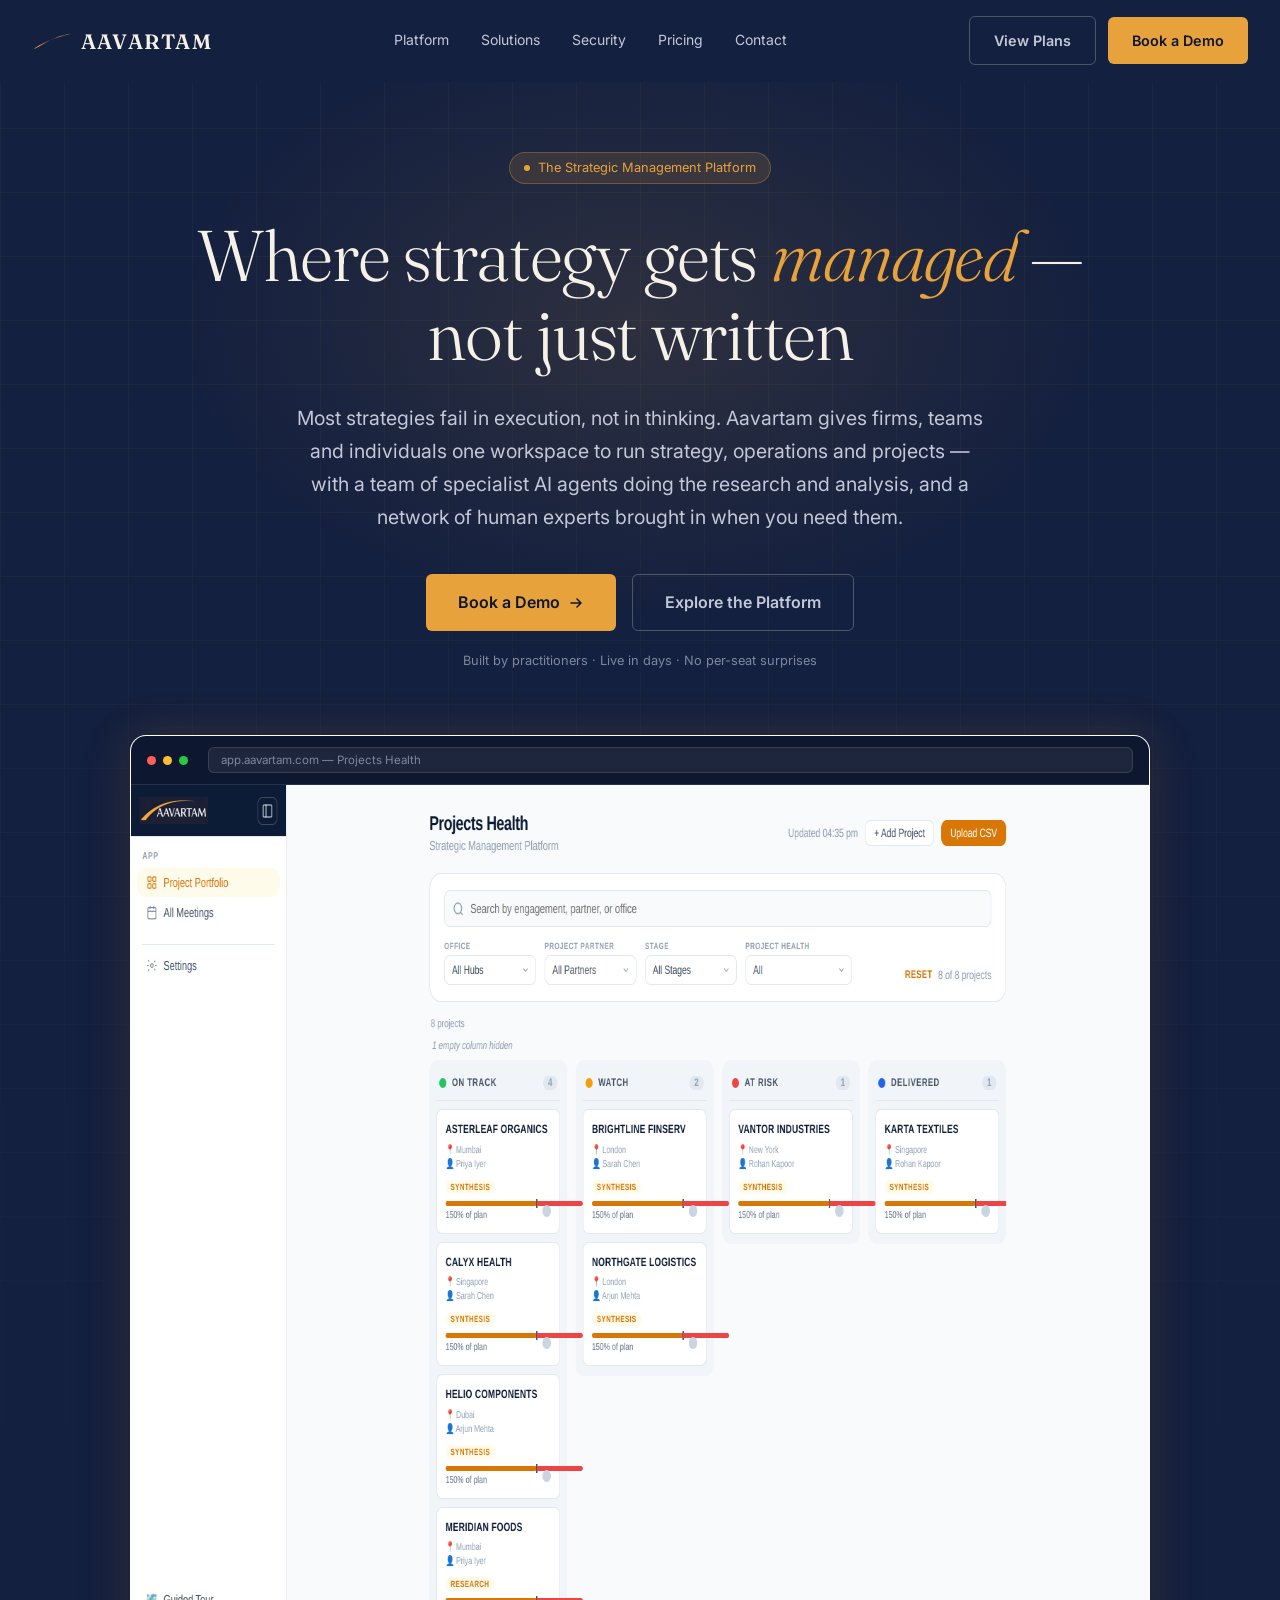
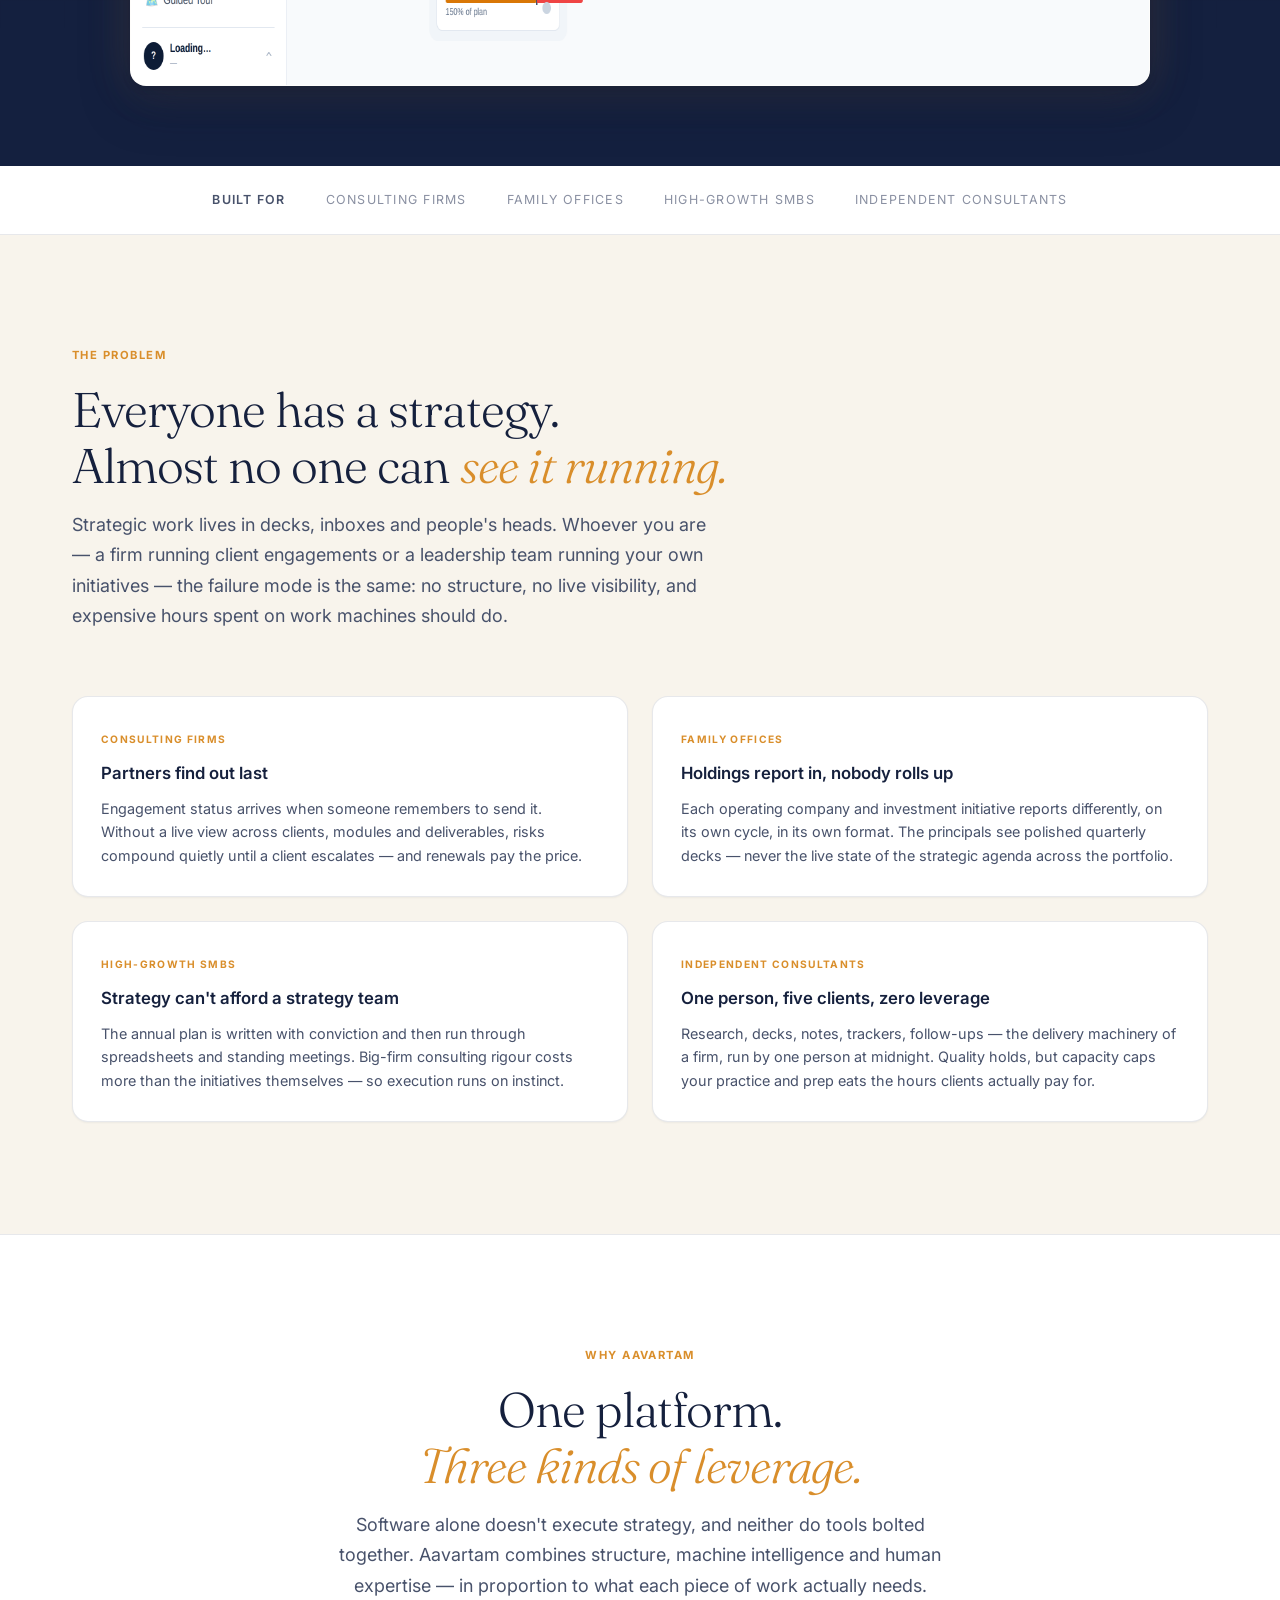
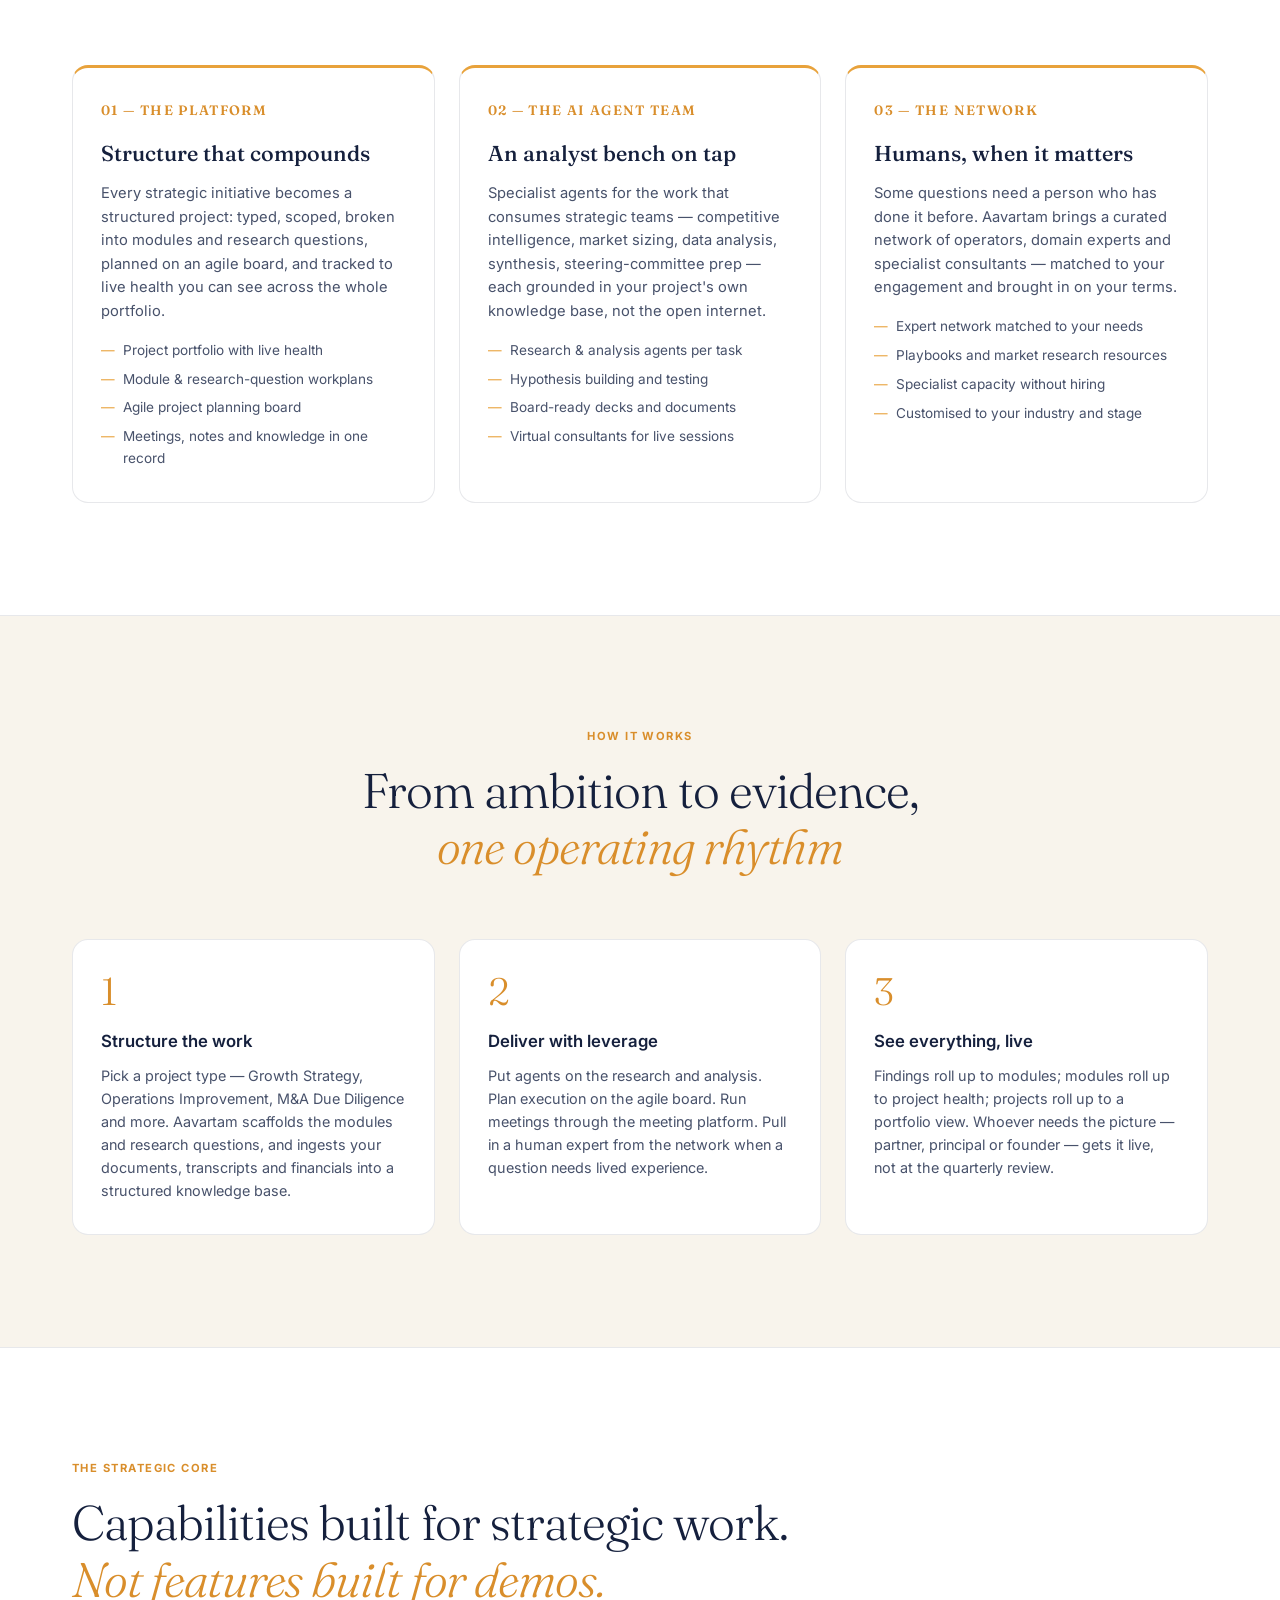
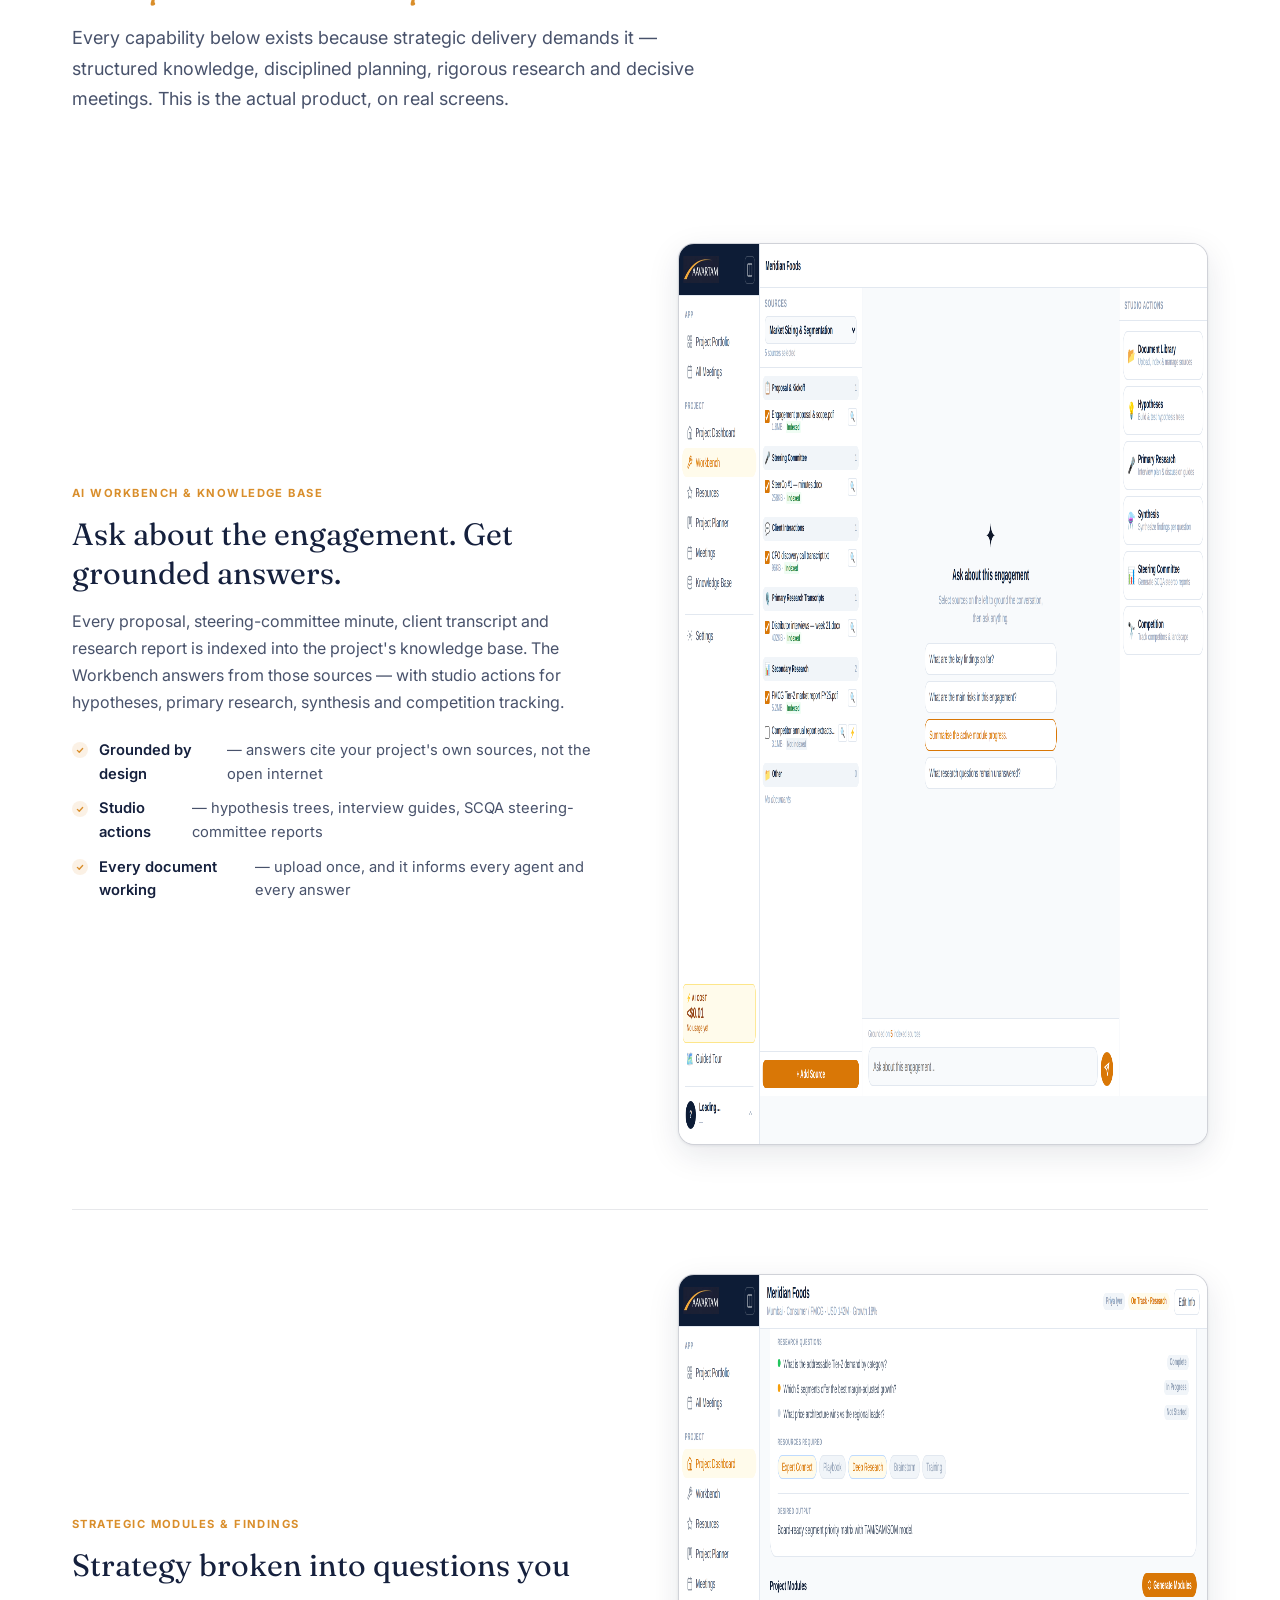
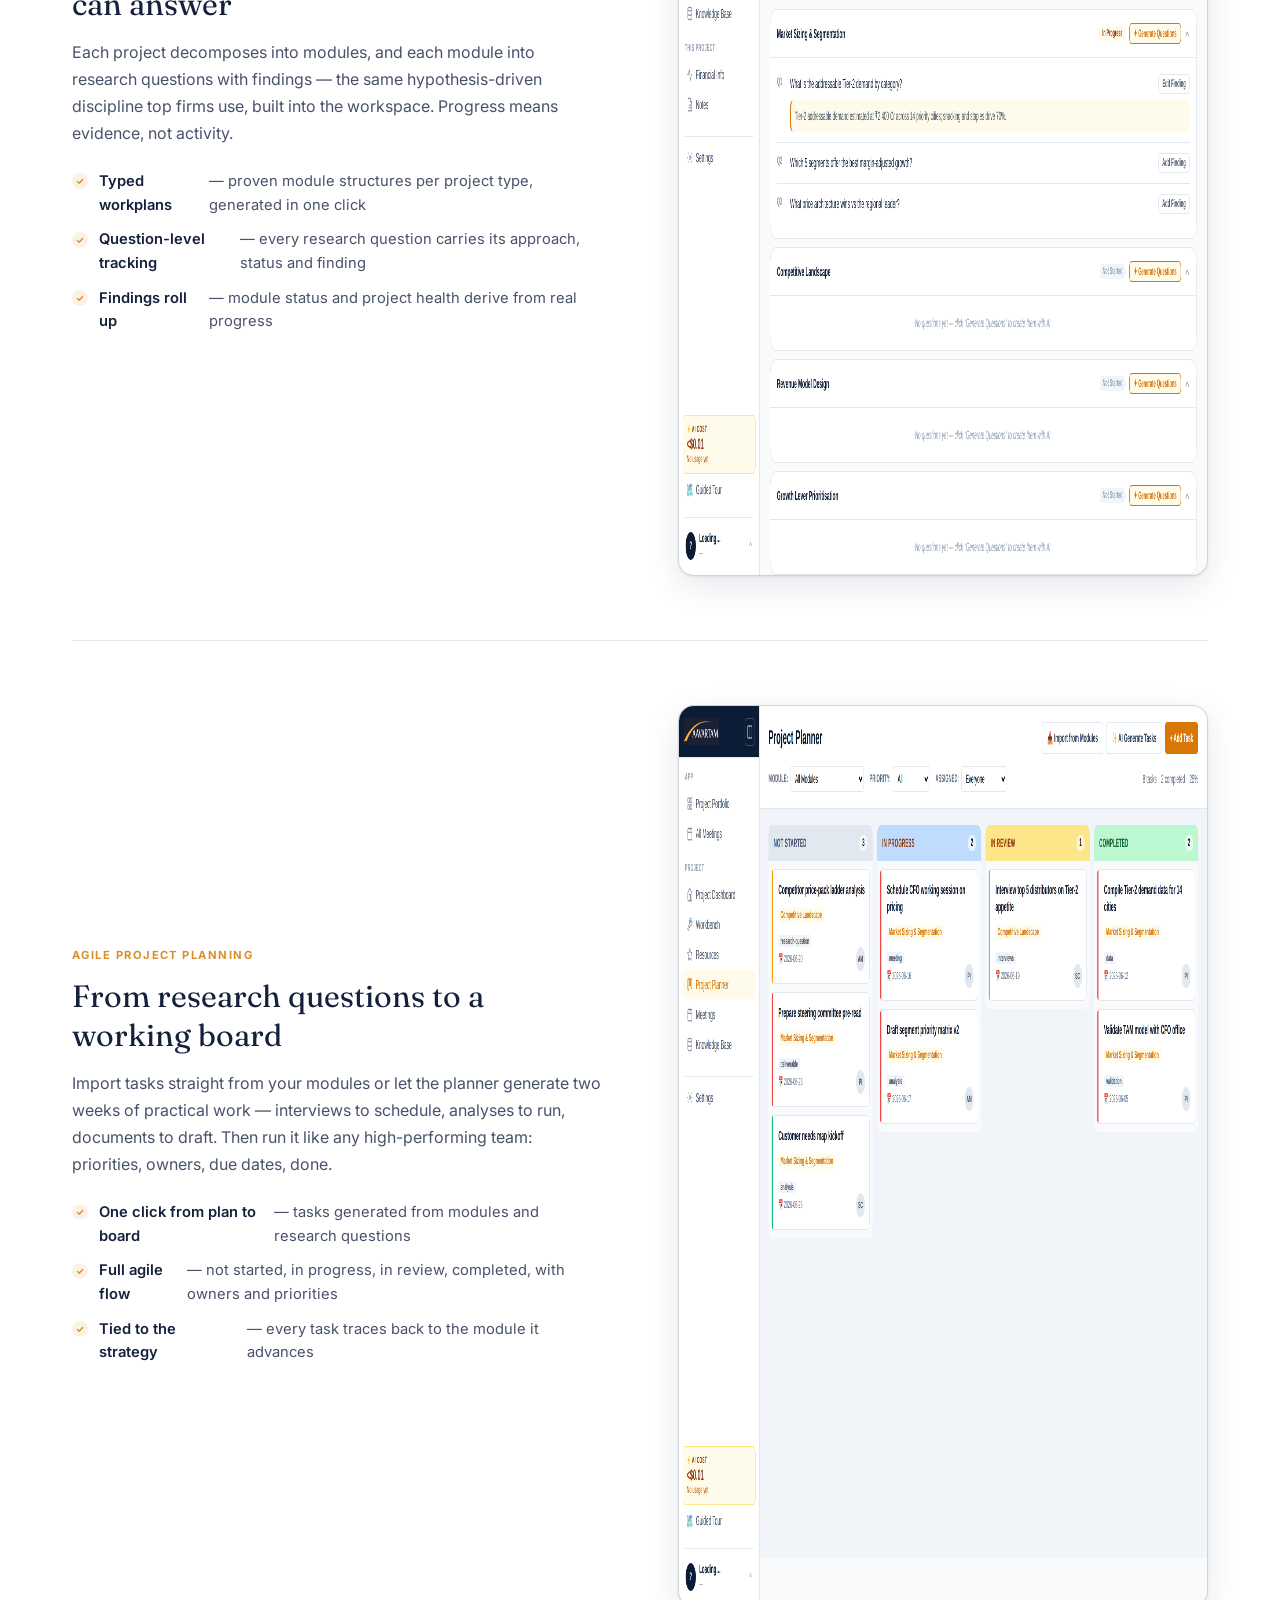
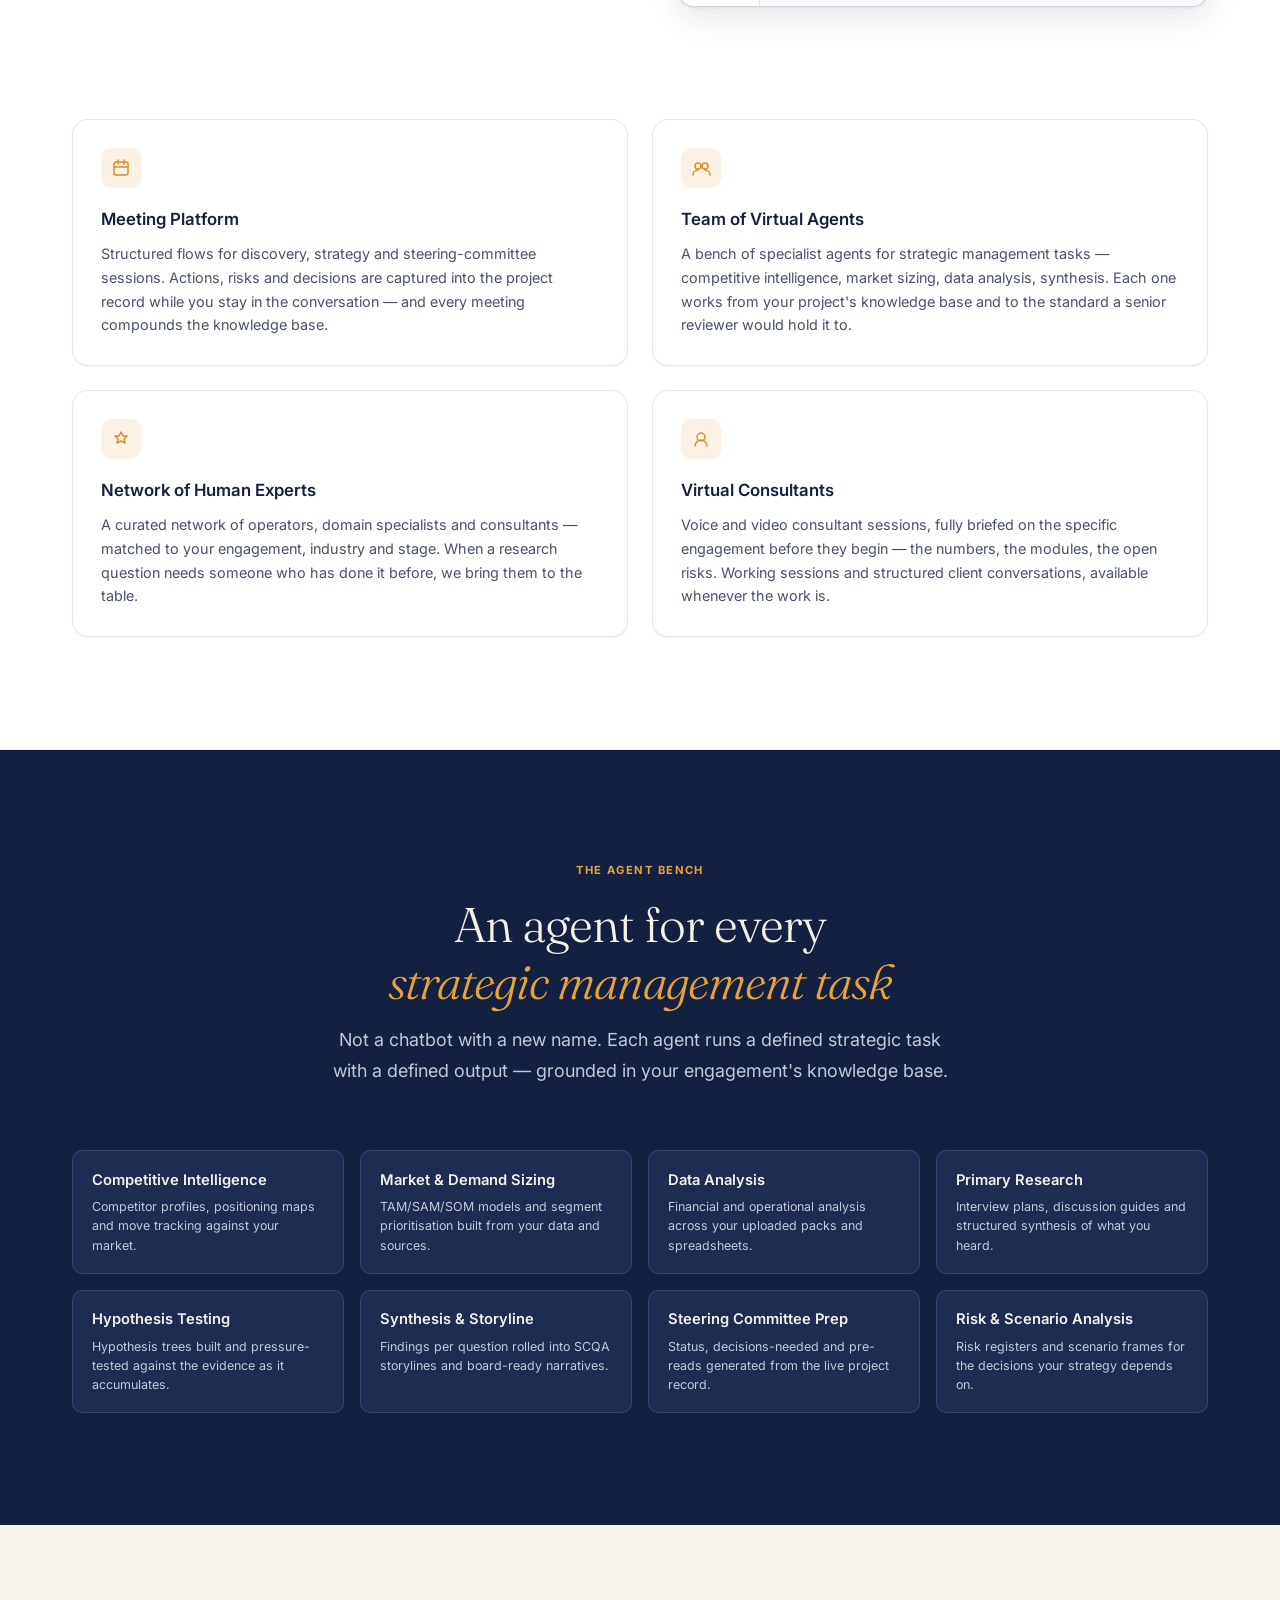
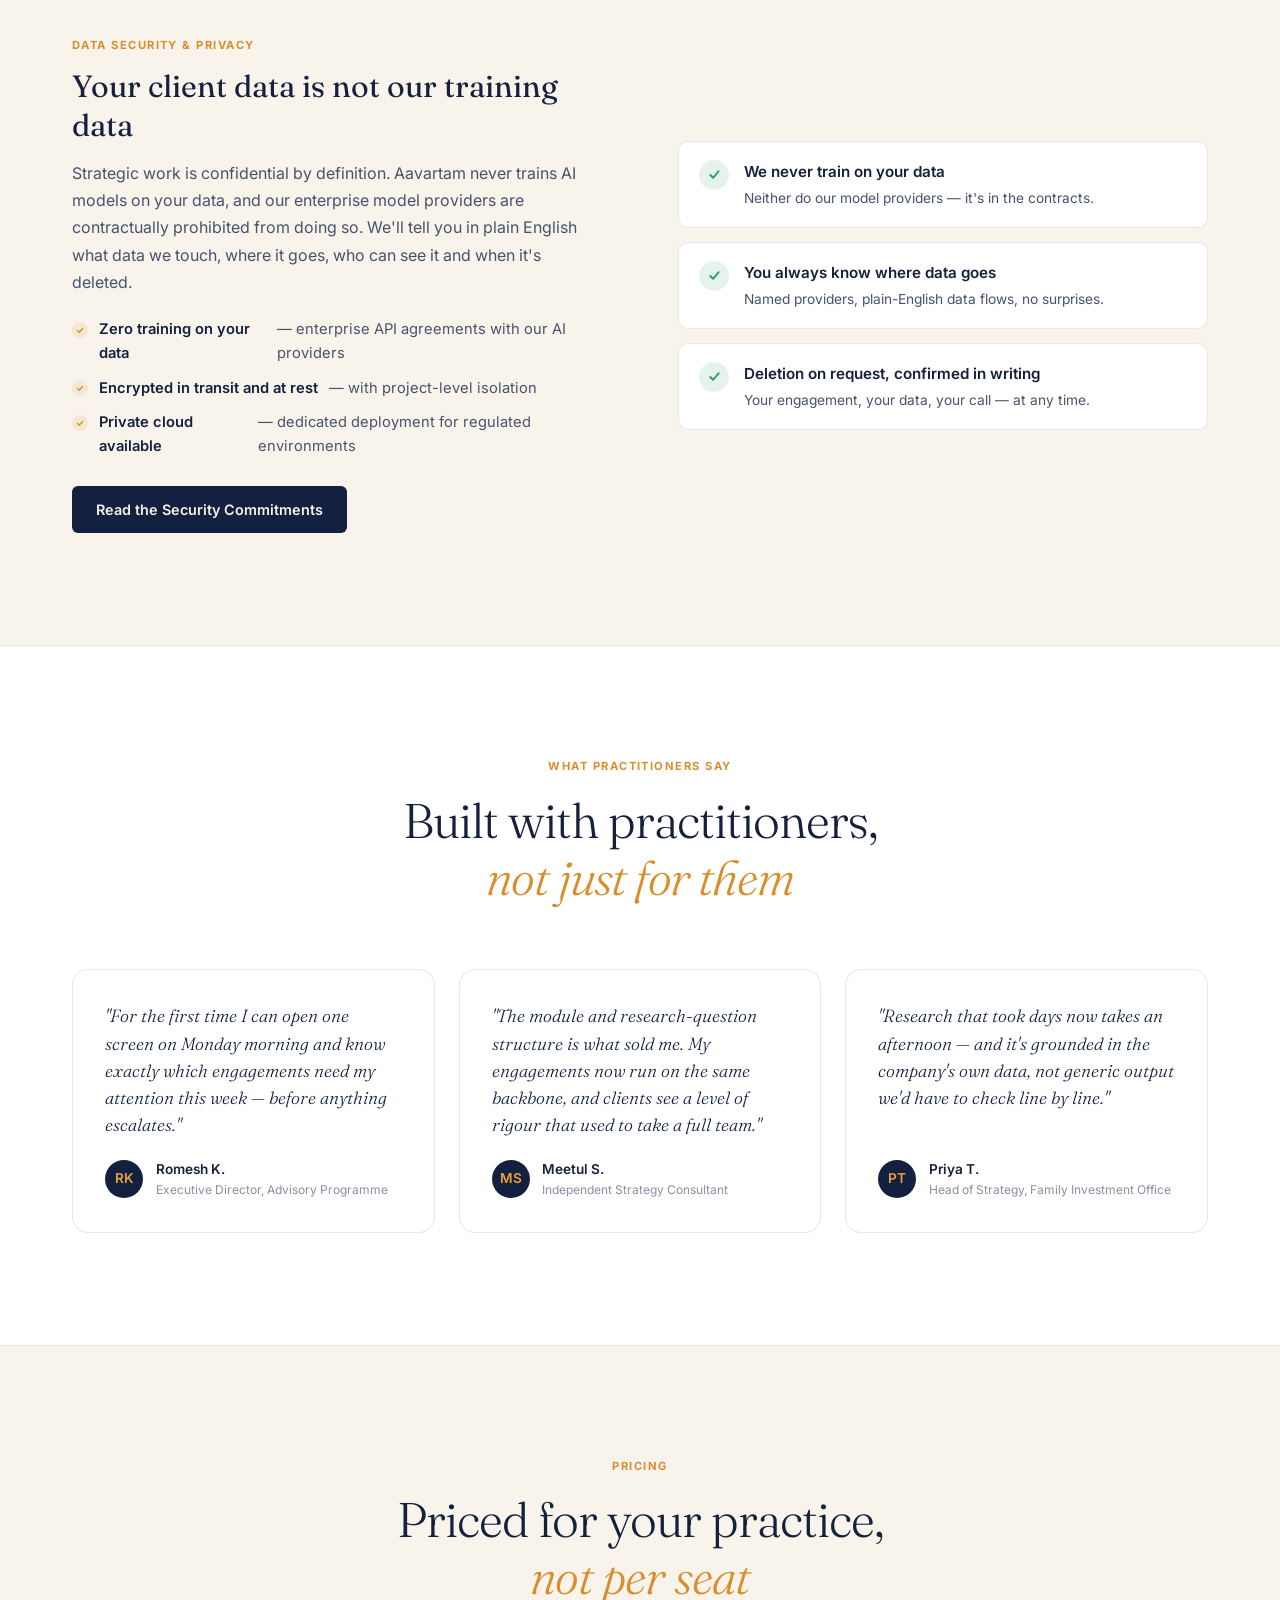
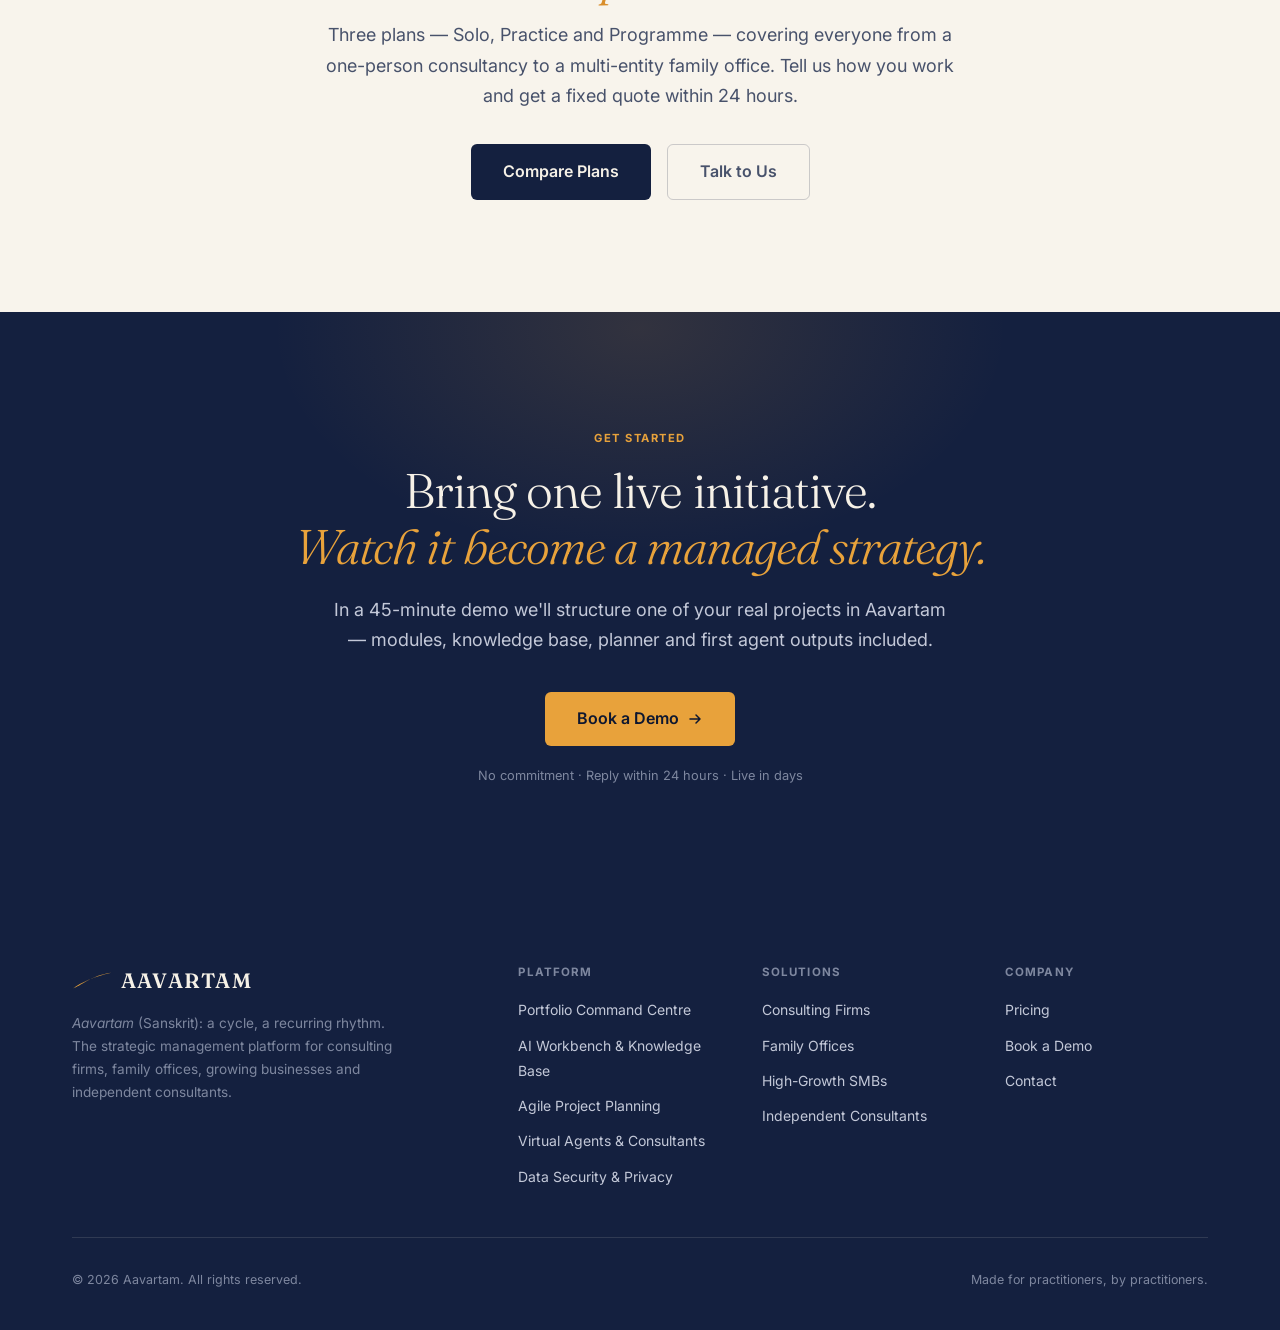
==== commit b1a53364: "Rebrand site to Aavartam navy/gold identity with real product screens - New brand theme from the Aav" ====
--- a/index.html
+++ b/index.html
@@ -3,53 +3,47 @@
 <head>
   <meta charset="UTF-8">
   <meta name="viewport" content="width=device-width, initial-scale=1.0">
-  <meta name="description" content="Aavartam is the engagement operating platform for consulting firms and strategy teams — live health across every client, module and deliverable, with AI handling research, decks and documentation in between.">
-  <meta property="og:title" content="Aavartam — Know where every engagement stands">
-  <meta property="og:description" content="The engagement operating platform for consulting firms, independent consultants and corporate strategy teams. Live engagement health, structured delivery, AI-powered research and decks.">
+  <meta name="description" content="Aavartam is the strategic management platform for consulting firms, family offices, high-growth businesses and independent consultants — one workspace for strategy, operations and projects, with a team of AI agents and a network of human experts behind it.">
+  <meta property="og:title" content="Aavartam — The Strategic Management Platform">
+  <meta property="og:description" content="One workspace for strategy, operations and projects — with specialist AI agents and a curated network of human experts that flex to your needs.">
   <meta property="og:type" content="website">
+  <meta property="og:image" content="assets/img/logo-navy.png">
   <meta name="twitter:card" content="summary_large_image">
-  <title>Aavartam — Know where every engagement stands</title>
+  <title>Aavartam — The Strategic Management Platform</title>
 
   <link rel="preconnect" href="https://fonts.googleapis.com">
   <link rel="preconnect" href="https://fonts.gstatic.com" crossorigin>
-  <link href="https://fonts.googleapis.com/css2?family=Fraunces:ital,opsz,wght@0,9..144,300;0,9..144,400;0,9..144,600;0,9..144,700;1,9..144,300;1,9..144,400&family=Inter:wght@300;400;500;600&display=swap" rel="stylesheet">
+  <link href="https://fonts.googleapis.com/css2?family=Fraunces:ital,opsz,wght@0,9..144,300;0,9..144,400;0,9..144,500;0,9..144,600;1,9..144,300;1,9..144,400&family=Inter:wght@300;400;500;600;700&display=swap" rel="stylesheet">
   <link rel="stylesheet" href="assets/css/site.css">
 </head>
 <body>
 
 <!-- NAVIGATION -->
 <nav class="nav" id="nav">
-  <a href="index.html" class="nav-logo">
-    <div class="nav-logo-mark">
-      <svg viewBox="0 0 16 16" fill="none" xmlns="http://www.w3.org/2000/svg">
-        <path d="M13.5 8A5.5 5.5 0 1 1 11 3.4" stroke="currentColor" stroke-width="1.8" stroke-linecap="round"/>
-        <path d="M13.6 1.6v2.6H11" stroke="currentColor" stroke-width="1.8" stroke-linecap="round" stroke-linejoin="round"/>
-      </svg>
-    </div>
-    <span>Aavartam</span>
+  <a href="index.html" class="nav-logo" aria-label="Aavartam home">
+    <svg class="logo-swoosh" viewBox="0 0 64 30" fill="none" aria-hidden="true">
+      <path d="M1.5 28.5 C 14 25, 30 8, 62.5 3.5 C 36 9.5, 14 19.5, 1.5 28.5 Z" fill="#E8A23B"/>
+    </svg>
+    <span class="logo-word">AAVARTAM</span>
   </a>
-
   <div class="nav-links">
     <a href="platform.html">Platform</a>
     <a href="solutions.html">Solutions</a>
+    <a href="security.html">Security</a>
     <a href="pricing.html">Pricing</a>
     <a href="contact.html">Contact</a>
   </div>
-
   <div class="nav-actions">
     <a href="pricing.html" class="btn btn-ghost">View Plans</a>
     <a href="contact.html" class="btn btn-primary">Book a Demo</a>
   </div>
-
-  <button class="nav-hamburger" id="hamburger" aria-label="Menu">
-    <span></span><span></span><span></span>
-  </button>
+  <button class="nav-hamburger" id="hamburger" aria-label="Menu"><span></span><span></span><span></span></button>
 </nav>
 
-<!-- MOBILE NAV -->
 <nav class="mobile-nav" id="mobile-nav">
   <a href="platform.html">Platform</a>
   <a href="solutions.html">Solutions</a>
+  <a href="security.html">Security</a>
   <a href="pricing.html">Pricing</a>
   <a href="contact.html">Contact</a>
   <a href="contact.html" class="btn btn-primary btn-lg" style="width:fit-content">Book a Demo</a>
@@ -59,17 +53,17 @@
 <section class="hero" id="main-content">
   <div class="hero-eyebrow">
     <span class="hero-eyebrow-dot"></span>
-    <span>The Engagement Operating Platform for Consulting &amp; Strategy Teams</span>
+    <span>The Strategic Management Platform</span>
   </div>
 
   <h1 class="display-xl">
-    Know where every engagement<br>stands. <em>Every single week.</em>
+    Where strategy gets <em>managed</em> —<br>not just written
   </h1>
 
   <p class="hero-sub">
-    Quarterly reviews surface problems three months too late. Aavartam gives your practice a live
-    command centre for every client engagement — modules, deliverables, health and knowledge —
-    with AI handling the research, decks and documentation in between.
+    Most strategies fail in execution, not in thinking. Aavartam gives firms, teams and individuals
+    one workspace to run strategy, operations and projects — with a team of specialist AI agents
+    doing the research and analysis, and a network of human experts brought in when you need them.
   </p>
 
   <div class="hero-cta">
@@ -80,58 +74,26 @@
     <a href="platform.html" class="btn btn-ghost btn-lg">Explore the Platform</a>
   </div>
 
-  <p class="hero-note">Built by practitioners · Live in days, not quarters · No per-seat surprises</p>
-
-  <!-- Product mock: portfolio command centre -->
-  <div class="mock-window" aria-hidden="true">
-    <div class="mock-titlebar">
+  <p class="hero-note">Built by practitioners · Live in days · No per-seat surprises</p>
+
+  <!-- Real product: portfolio command centre -->
+  <div class="shot">
+    <div class="shot-bar">
       <span class="dot"></span><span class="dot"></span><span class="dot"></span>
-      <span class="mock-url">app.aavartam.com — Portfolio Command Centre</span>
-    </div>
-    <div class="mock-body">
-      <div class="mock-kpis">
-        <div class="mock-kpi"><div class="k">Active Engagements</div><div class="v">24</div></div>
-        <div class="mock-kpi"><div class="k">On Track</div><div class="v accent">17</div></div>
-        <div class="mock-kpi"><div class="k">Needs Attention</div><div class="v" style="color:var(--amber)">5</div></div>
-        <div class="mock-kpi"><div class="k">At Risk</div><div class="v" style="color:var(--red)">2</div></div>
-      </div>
-      <div class="mock-table">
-        <div class="mock-row head">
-          <span>Client</span><span>Engagement Type</span><span>Health</span><span>Module Progress</span>
-        </div>
-        <div class="mock-row">
-          <span class="co">Meridian Foods</span><span class="ty">Growth Strategy</span>
-          <span class="health ok">On Track</span>
-          <div class="mock-bar"><i style="width:78%"></i></div>
-        </div>
-        <div class="mock-row">
-          <span class="co">Northgate Logistics</span><span class="ty">Operations Improvement</span>
-          <span class="health warn">Delayed</span>
-          <div class="mock-bar amber"><i style="width:46%"></i></div>
-        </div>
-        <div class="mock-row">
-          <span class="co">Calyx Health</span><span class="ty">M&amp;A Due Diligence</span>
-          <span class="health ok">On Track</span>
-          <div class="mock-bar"><i style="width:64%"></i></div>
-        </div>
-        <div class="mock-row">
-          <span class="co">Vantor Industries</span><span class="ty">Digital &amp; AI Transformation</span>
-          <span class="health risk">At Risk</span>
-          <div class="mock-bar red"><i style="width:22%"></i></div>
-        </div>
-      </div>
-    </div>
+      <span class="shot-url">app.aavartam.com — Projects Health</span>
+    </div>
+    <img src="assets/img/screen-portfolio.png" alt="Aavartam portfolio dashboard showing live project health across engagements" width="1440" height="900">
   </div>
 </section>
 
 <!-- AUDIENCE STRIP -->
-<div style="border-top:1px solid var(--border);border-bottom:1px solid var(--border);padding:1.5rem 0;background:var(--bg-surface)">
+<div style="border-bottom:1px solid var(--border);padding:1.5rem 0;background:var(--bg-surface)">
   <div class="container" style="display:flex;flex-wrap:wrap;justify-content:center;align-items:center;gap:1rem 2.5rem;font-size:0.78rem;letter-spacing:0.1em;text-transform:uppercase;color:var(--text-muted)">
-    <span style="color:var(--text-secondary)">Built for</span>
-    <span>Boutique Consulting Firms</span>
+    <span style="color:var(--text-secondary);font-weight:600">Built for</span>
+    <span>Consulting Firms</span>
+    <span>Family Offices</span>
+    <span>High-Growth SMBs</span>
     <span>Independent Consultants</span>
-    <span>Corporate Strategy Teams</span>
-    <span>PE Portfolio Operations</span>
   </div>
 </div>
 
@@ -140,173 +102,263 @@
   <div class="container">
     <div class="section-header reveal">
       <span class="label">The Problem</span>
-      <h2 class="display-lg">By the time the quarterly review<br>flags it, <em>it's already too late</em></h2>
-      <p class="body-lg" style="margin-top:1rem">Engagement status lives in people's heads, last month's decks and a dozen spreadsheets. Partners and practice leads are the last to know when delivery drifts — and the cost of finding out late is measured in renewals.</p>
+      <h2 class="display-lg">Everyone has a strategy.<br>Almost no one can <em>see it running.</em></h2>
+      <p class="body-lg" style="margin-top:1rem">Strategic work lives in decks, inboxes and people's heads. Whoever you are — a firm running client engagements or a leadership team running your own initiatives — the failure mode is the same: no structure, no live visibility, and expensive hours spent on work machines should do.</p>
     </div>
 
     <div class="grid-2 reveal">
       <div class="card">
-        <div class="card-icon">
-          <svg viewBox="0 0 20 20" fill="none"><path d="M4 14l4-4 3 3 5-6" stroke="currentColor" stroke-width="1.5" stroke-linecap="round" stroke-linejoin="round"/></svg>
-        </div>
-        <h3>No live read on engagement health</h3>
-        <p>Status updates arrive when someone remembers to send them. Without a single live view across engagements, modules and deliverables, risks compound quietly until a client escalates.</p>
-      </div>
-      <div class="card">
-        <div class="card-icon">
-          <svg viewBox="0 0 20 20" fill="none"><path d="M5 5h10M5 10h8M5 15h6" stroke="currentColor" stroke-width="1.5" stroke-linecap="round"/></svg>
-        </div>
-        <h3>Knowledge scattered across silos</h3>
-        <p>Call transcripts in inboxes, strategy docs in Drive, financials in spreadsheets. Every new engagement — and every new team member — starts from zero instead of from everything the firm already knows.</p>
-      </div>
-      <div class="card">
-        <div class="card-icon">
-          <svg viewBox="0 0 20 20" fill="none"><rect x="3" y="4" width="14" height="12" rx="2" stroke="currentColor" stroke-width="1.5"/><path d="M7 9h6M7 12h4" stroke="currentColor" stroke-width="1.5" stroke-linecap="round"/></svg>
-        </div>
-        <h3>Prep eats the hours clients pay for</h3>
-        <p>Consultants spend more than half their time on research, decks, notes and status reporting — not the judgement and insight clients actually hire them for. That ratio needs to flip.</p>
-      </div>
-      <div class="card">
-        <div class="card-icon">
-          <svg viewBox="0 0 20 20" fill="none"><circle cx="10" cy="10" r="7" stroke="currentColor" stroke-width="1.5"/><path d="M10 7v3l2 2" stroke="currentColor" stroke-width="1.5" stroke-linecap="round"/></svg>
-        </div>
-        <h3>Delivery structure is reinvented every time</h3>
-        <p>Workplans, deliverable lists and trackers get rebuilt engagement by engagement. Without a shared delivery framework, quality depends entirely on who happens to be staffed.</p>
+        <span class="label" style="font-size:0.64rem">Consulting Firms</span>
+        <h3 style="margin-top:0.6rem">Partners find out last</h3>
+        <p>Engagement status arrives when someone remembers to send it. Without a live view across clients, modules and deliverables, risks compound quietly until a client escalates — and renewals pay the price.</p>
+      </div>
+      <div class="card">
+        <span class="label" style="font-size:0.64rem">Family Offices</span>
+        <h3 style="margin-top:0.6rem">Holdings report in, nobody rolls up</h3>
+        <p>Each operating company and investment initiative reports differently, on its own cycle, in its own format. The principals see polished quarterly decks — never the live state of the strategic agenda across the portfolio.</p>
+      </div>
+      <div class="card">
+        <span class="label" style="font-size:0.64rem">High-Growth SMBs</span>
+        <h3 style="margin-top:0.6rem">Strategy can't afford a strategy team</h3>
+        <p>The annual plan is written with conviction and then run through spreadsheets and standing meetings. Big-firm consulting rigour costs more than the initiatives themselves — so execution runs on instinct.</p>
+      </div>
+      <div class="card">
+        <span class="label" style="font-size:0.64rem">Independent Consultants</span>
+        <h3 style="margin-top:0.6rem">One person, five clients, zero leverage</h3>
+        <p>Research, decks, notes, trackers, follow-ups — the delivery machinery of a firm, run by one person at midnight. Quality holds, but capacity caps your practice and prep eats the hours clients actually pay for.</p>
+      </div>
+    </div>
+  </div>
+</section>
+
+<!-- WHY / WHAT WE DO -->
+<section class="section section-alt" id="why">
+  <div class="container">
+    <div class="section-header centered reveal">
+      <span class="label">Why Aavartam</span>
+      <h2 class="display-lg">One platform.<br><em>Three kinds of leverage.</em></h2>
+      <p class="body-lg">Software alone doesn't execute strategy, and neither do tools bolted together. Aavartam combines structure, machine intelligence and human expertise — in proportion to what each piece of work actually needs.</p>
+    </div>
+
+    <div class="grid-3 reveal">
+      <div class="pillar">
+        <div class="pillar-num">01 — THE PLATFORM</div>
+        <h3>Structure that compounds</h3>
+        <p>Every strategic initiative becomes a structured project: typed, scoped, broken into modules and research questions, planned on an agile board, and tracked to live health you can see across the whole portfolio.</p>
+        <ul>
+          <li>Project portfolio with live health</li>
+          <li>Module &amp; research-question workplans</li>
+          <li>Agile project planning board</li>
+          <li>Meetings, notes and knowledge in one record</li>
+        </ul>
+      </div>
+      <div class="pillar">
+        <div class="pillar-num">02 — THE AI AGENT TEAM</div>
+        <h3>An analyst bench on tap</h3>
+        <p>Specialist agents for the work that consumes strategic teams — competitive intelligence, market sizing, data analysis, synthesis, steering-committee prep — each grounded in your project's own knowledge base, not the open internet.</p>
+        <ul>
+          <li>Research &amp; analysis agents per task</li>
+          <li>Hypothesis building and testing</li>
+          <li>Board-ready decks and documents</li>
+          <li>Virtual consultants for live sessions</li>
+        </ul>
+      </div>
+      <div class="pillar">
+        <div class="pillar-num">03 — THE NETWORK</div>
+        <h3>Humans, when it matters</h3>
+        <p>Some questions need a person who has done it before. Aavartam brings a curated network of operators, domain experts and specialist consultants — matched to your engagement and brought in on your terms.</p>
+        <ul>
+          <li>Expert network matched to your needs</li>
+          <li>Playbooks and market research resources</li>
+          <li>Specialist capacity without hiring</li>
+          <li>Customised to your industry and stage</li>
+        </ul>
       </div>
     </div>
   </div>
 </section>
 
 <!-- HOW IT WORKS -->
-<section class="section section-alt">
+<section class="section">
   <div class="container">
     <div class="section-header centered reveal">
       <span class="label">How It Works</span>
-      <h2 class="display-lg">From kickoff to renewal,<br><em>one operating rhythm</em></h2>
-      <p class="body-lg">Three steps from a signed engagement to a portfolio you can see at a glance.</p>
+      <h2 class="display-lg">From ambition to evidence,<br><em>one operating rhythm</em></h2>
     </div>
     <div class="steps">
       <div class="step-card reveal reveal-delay-1">
         <div class="step-num">1</div>
-        <h3>Structure the engagement</h3>
-        <p>Pick from eight engagement types — Growth Strategy to M&amp;A Due Diligence. Aavartam scaffolds the modules, deliverables and assessment dimensions automatically, and AI ingests your transcripts, briefs and financials into a structured knowledge base.</p>
+        <h3>Structure the work</h3>
+        <p>Pick a project type — Growth Strategy, Operations Improvement, M&amp;A Due Diligence and more. Aavartam scaffolds the modules and research questions, and ingests your documents, transcripts and financials into a structured knowledge base.</p>
       </div>
       <div class="step-card reveal reveal-delay-2">
         <div class="step-num">2</div>
-        <h3>Deliver with AI leverage</h3>
-        <p>Run AI research in the Workbench, generate consulting-grade slide decks from live engagement data, and hold voice or video AI consultant sessions — every output grounded in that client's own knowledge base.</p>
+        <h3>Deliver with leverage</h3>
+        <p>Put agents on the research and analysis. Plan execution on the agile board. Run meetings through the meeting platform. Pull in a human expert from the network when a question needs lived experience.</p>
       </div>
       <div class="step-card reveal reveal-delay-3">
         <div class="step-num">3</div>
         <h3>See everything, live</h3>
-        <p>Deliverable progress rolls up to module health; module health rolls up to engagement health; engagement health rolls up to your portfolio view. Weekly AI-summarised check-ins keep it honest without chasing anyone.</p>
-      </div>
-    </div>
-  </div>
-</section>
-
-<!-- FEATURES PREVIEW -->
-<section class="section" id="features">
+        <p>Findings roll up to modules; modules roll up to project health; projects roll up to a portfolio view. Whoever needs the picture — partner, principal or founder — gets it live, not at the quarterly review.</p>
+      </div>
+    </div>
+  </div>
+</section>
+
+<!-- HERO FEATURES -->
+<section class="section section-alt" id="features">
   <div class="container">
     <div class="section-header reveal">
-      <span class="label">The Platform</span>
-      <h2 class="display-lg">One workspace for the<br><em>entire engagement lifecycle</em></h2>
-      <p class="body-lg">No separate trackers, research tools or deck software. Everything your practice runs on, connected to the same engagement record.</p>
-    </div>
-
-    <div class="grid-3 reveal">
+      <span class="label">The Strategic Core</span>
+      <h2 class="display-lg">Capabilities built for strategic work.<br><em>Not features built for demos.</em></h2>
+      <p class="body-lg">Every capability below exists because strategic delivery demands it — structured knowledge, disciplined planning, rigorous research and decisive meetings. This is the actual product, on real screens.</p>
+    </div>
+
+    <!-- Workbench + Knowledge Base -->
+    <div class="split reveal">
+      <div class="split-copy">
+        <span class="label">AI Workbench &amp; Knowledge Base</span>
+        <h2 class="display-md">Ask about the engagement. Get grounded answers.</h2>
+        <p>Every proposal, steering-committee minute, client transcript and research report is indexed into the project's knowledge base. The Workbench answers from those sources — with studio actions for hypotheses, primary research, synthesis and competition tracking.</p>
+        <ul class="split-list">
+          <li><strong>Grounded by design</strong> — answers cite your project's own sources, not the open internet</li>
+          <li><strong>Studio actions</strong> — hypothesis trees, interview guides, SCQA steering-committee reports</li>
+          <li><strong>Every document working</strong> — upload once, and it informs every agent and every answer</li>
+        </ul>
+      </div>
+      <div class="split-media">
+        <div class="shot">
+          <img src="assets/img/screen-workbench.png" alt="Aavartam AI Workbench with indexed sources and studio actions" loading="lazy" width="1440" height="900">
+        </div>
+      </div>
+    </div>
+
+    <!-- Modules / research discipline -->
+    <div class="split flip reveal">
+      <div class="split-copy">
+        <span class="label">Strategic Modules &amp; Findings</span>
+        <h2 class="display-md">Strategy broken into questions you can answer</h2>
+        <p>Each project decomposes into modules, and each module into research questions with findings — the same hypothesis-driven discipline top firms use, built into the workspace. Progress means evidence, not activity.</p>
+        <ul class="split-list">
+          <li><strong>Typed workplans</strong> — proven module structures per project type, generated in one click</li>
+          <li><strong>Question-level tracking</strong> — every research question carries its approach, status and finding</li>
+          <li><strong>Findings roll up</strong> — module status and project health derive from real progress</li>
+        </ul>
+      </div>
+      <div class="split-media">
+        <div class="shot">
+          <img src="assets/img/screen-modules.png" alt="Aavartam project modules with research questions and findings" loading="lazy" width="1440" height="900">
+        </div>
+      </div>
+    </div>
+
+    <!-- Agile planning -->
+    <div class="split reveal">
+      <div class="split-copy">
+        <span class="label">Agile Project Planning</span>
+        <h2 class="display-md">From research questions to a working board</h2>
+        <p>Import tasks straight from your modules or let the planner generate two weeks of practical work — interviews to schedule, analyses to run, documents to draft. Then run it like any high-performing team: priorities, owners, due dates, done.</p>
+        <ul class="split-list">
+          <li><strong>One click from plan to board</strong> — tasks generated from modules and research questions</li>
+          <li><strong>Full agile flow</strong> — not started, in progress, in review, completed, with owners and priorities</li>
+          <li><strong>Tied to the strategy</strong> — every task traces back to the module it advances</li>
+        </ul>
+      </div>
+      <div class="split-media">
+        <div class="shot">
+          <img src="assets/img/screen-planner.png" alt="Aavartam agile project planner board with tasks by status" loading="lazy" width="1440" height="900">
+        </div>
+      </div>
+    </div>
+
+    <!-- Remaining strategic capabilities -->
+    <div class="grid-2 reveal" style="margin-top:3rem">
       <div class="card">
         <div class="card-icon">
-          <svg viewBox="0 0 20 20" fill="none"><rect x="3" y="3" width="6" height="6" rx="1.5" stroke="currentColor" stroke-width="1.5"/><rect x="11" y="3" width="6" height="6" rx="1.5" stroke="currentColor" stroke-width="1.5"/><rect x="3" y="11" width="6" height="6" rx="1.5" stroke="currentColor" stroke-width="1.5"/><rect x="11" y="11" width="6" height="6" rx="1.5" stroke="currentColor" stroke-width="1.5"/></svg>
-        </div>
-        <h3>Portfolio Command Centre</h3>
-        <p>Every engagement on one screen — health status, engagement type, financial profile and module progress. Filter, search and spot the at-risk work before the client does.</p>
-        <div class="tag-row"><span class="tag">Live Health</span><span class="tag">Filters</span><span class="tag">CSV Import</span></div>
+          <svg viewBox="0 0 20 20" fill="none"><rect x="3" y="4" width="14" height="13" rx="2" stroke="currentColor" stroke-width="1.5"/><path d="M7 2v4M13 2v4M3 9h14" stroke="currentColor" stroke-width="1.5" stroke-linecap="round"/></svg>
+        </div>
+        <h3>Meeting Platform</h3>
+        <p>Structured flows for discovery, strategy and steering-committee sessions. Actions, risks and decisions are captured into the project record while you stay in the conversation — and every meeting compounds the knowledge base.</p>
       </div>
       <div class="card">
         <div class="card-icon">
-          <svg viewBox="0 0 20 20" fill="none"><path d="M3 10h14M3 6h10M3 14h7" stroke="currentColor" stroke-width="1.5" stroke-linecap="round"/></svg>
-        </div>
-        <h3>Modules &amp; Deliverables Engine</h3>
-        <p>Eight engagement types, each with a proven module structure and deliverable set. Track status, progress and notes at deliverable level — health rolls up automatically.</p>
-        <div class="tag-row"><span class="tag">8 Engagement Types</span><span class="tag">Auto-Scaffolded</span><span class="tag">Roll-up Health</span></div>
+          <svg viewBox="0 0 20 20" fill="none"><circle cx="7" cy="8" r="3" stroke="currentColor" stroke-width="1.5"/><circle cx="14" cy="8" r="3" stroke="currentColor" stroke-width="1.5"/><path d="M2 17c0-2.8 2.2-5 5-5M19 17c0-2.8-2.2-5-5-5" stroke="currentColor" stroke-width="1.5" stroke-linecap="round"/></svg>
+        </div>
+        <h3>Team of Virtual Agents</h3>
+        <p>A bench of specialist agents for strategic management tasks — competitive intelligence, market sizing, data analysis, synthesis. Each one works from your project's knowledge base and to the standard a senior reviewer would hold it to.</p>
       </div>
       <div class="card">
         <div class="card-icon">
-          <svg viewBox="0 0 20 20" fill="none"><circle cx="9" cy="9" r="5" stroke="currentColor" stroke-width="1.5"/><path d="M13.5 13.5L17 17" stroke="currentColor" stroke-width="1.5" stroke-linecap="round"/></svg>
-        </div>
-        <h3>AI Workbench &amp; Knowledge Base</h3>
-        <p>Ingest transcripts, profiles and strategy docs — AI extracts structured facts and builds a grounded context layer. Then research, brainstorm and draft against your client's actual data.</p>
-        <div class="tag-row"><span class="tag">Auto-Extraction</span><span class="tag">Grounded AI</span><span class="tag">Research Studio</span></div>
+          <svg viewBox="0 0 20 20" fill="none"><path d="M10 3l2 4h4l-3 3 1 4-4-2-4 2 1-4-3-3h4l2-4z" stroke="currentColor" stroke-width="1.5" stroke-linejoin="round"/></svg>
+        </div>
+        <h3>Network of Human Experts</h3>
+        <p>A curated network of operators, domain specialists and consultants — matched to your engagement, industry and stage. When a research question needs someone who has done it before, we bring them to the table.</p>
       </div>
       <div class="card">
         <div class="card-icon">
-          <svg viewBox="0 0 20 20" fill="none"><rect x="3" y="4" width="14" height="12" rx="2" stroke="currentColor" stroke-width="1.5"/><path d="M7 8h6M7 11h4" stroke="currentColor" stroke-width="1.5" stroke-linecap="round"/></svg>
-        </div>
-        <h3>Deck &amp; Document Generation</h3>
-        <p>Board-ready presentations and polished documents generated straight from live engagement data — executive summaries, competitive matrices, financial views and timelines in minutes.</p>
-        <div class="tag-row"><span class="tag">Consulting Format</span><span class="tag">PDF Export</span><span class="tag">Your Branding</span></div>
-      </div>
-      <div class="card">
-        <div class="card-icon">
-          <svg viewBox="0 0 20 20" fill="none"><circle cx="10" cy="8" r="4" stroke="currentColor" stroke-width="1.5"/><path d="M4 17c0-3.314 2.686-6 6-6s6 2.686 6 6" stroke="currentColor" stroke-width="1.5" stroke-linecap="round"/></svg>
-        </div>
-        <h3>Virtual AI Consultants</h3>
-        <p>Voice and video AI consultant sessions, fully briefed on the specific engagement before they start. Run working sessions, rehearse client conversations or extend coverage between visits.</p>
-        <div class="tag-row"><span class="tag">Voice + Video</span><span class="tag">Engagement-Briefed</span><span class="tag">Auto Notes</span></div>
-      </div>
-      <div class="card">
-        <div class="card-icon">
-          <svg viewBox="0 0 20 20" fill="none"><path d="M10 3v14M3 10h14" stroke="currentColor" stroke-width="1.5" stroke-linecap="round"/></svg>
-        </div>
-        <h3>Check-ins, KPIs &amp; Meetings</h3>
-        <p>Structured weekly check-ins with AI-generated summaries, KPI tracking per engagement, and a meeting assistant that captures actions, risks and decisions while you stay present.</p>
-        <div class="tag-row"><span class="tag">AI Summaries</span><span class="tag">KPI Tracking</span><span class="tag">Action Capture</span></div>
-      </div>
-    </div>
-
-    <div style="text-align:center;margin-top:3rem" class="reveal">
-      <a href="platform.html" class="btn btn-ghost btn-lg">
-        See the full platform
-        <svg viewBox="0 0 16 16" fill="none"><path d="M3 8h10M9 4l4 4-4 4" stroke="currentColor" stroke-width="1.5" stroke-linecap="round" stroke-linejoin="round"/></svg>
-      </a>
-    </div>
-  </div>
-</section>
-
-<!-- ENGAGEMENT TYPES -->
-<section class="section section-alt">
+          <svg viewBox="0 0 20 20" fill="none"><circle cx="10" cy="8" r="4" stroke="currentColor" stroke-width="1.5"/><path d="M4 17c0-3.3 2.7-6 6-6s6 2.7 6 6" stroke="currentColor" stroke-width="1.5" stroke-linecap="round"/></svg>
+        </div>
+        <h3>Virtual Consultants</h3>
+        <p>Voice and video consultant sessions, fully briefed on the specific engagement before they begin — the numbers, the modules, the open risks. Working sessions and structured client conversations, available whenever the work is.</p>
+      </div>
+    </div>
+  </div>
+</section>
+
+<!-- AGENTS -->
+<section class="section section-navy" id="agents">
   <div class="container">
     <div class="section-header centered reveal">
-      <span class="label">Engagement Types</span>
-      <h2 class="display-lg">A proven structure for<br><em>every kind of engagement</em></h2>
-      <p class="body-lg">Each engagement type ships with its own module plan, deliverable set and assessment dimensions — refined from real consulting delivery, ready on day one.</p>
-    </div>
-    <div class="grid-4 reveal">
-      <div class="card" style="text-align:center;padding:1.4rem 1rem"><h3 style="margin:0;font-size:0.95rem">Growth Strategy</h3></div>
-      <div class="card" style="text-align:center;padding:1.4rem 1rem"><h3 style="margin:0;font-size:0.95rem">Operations Improvement</h3></div>
-      <div class="card" style="text-align:center;padding:1.4rem 1rem"><h3 style="margin:0;font-size:0.95rem">Go-to-Market Strategy</h3></div>
-      <div class="card" style="text-align:center;padding:1.4rem 1rem"><h3 style="margin:0;font-size:0.95rem">HR Transformation</h3></div>
-      <div class="card" style="text-align:center;padding:1.4rem 1rem"><h3 style="margin:0;font-size:0.95rem">Financial Restructuring</h3></div>
-      <div class="card" style="text-align:center;padding:1.4rem 1rem"><h3 style="margin:0;font-size:0.95rem">Market Entry Strategy</h3></div>
-      <div class="card" style="text-align:center;padding:1.4rem 1rem"><h3 style="margin:0;font-size:0.95rem">Digital &amp; AI Transformation</h3></div>
-      <div class="card" style="text-align:center;padding:1.4rem 1rem"><h3 style="margin:0;font-size:0.95rem">M&amp;A Due Diligence</h3></div>
-    </div>
-  </div>
-</section>
-
-<!-- STATS -->
+      <span class="label">The Agent Bench</span>
+      <h2 class="display-lg">An agent for every<br><em>strategic management task</em></h2>
+      <p class="body-lg">Not a chatbot with a new name. Each agent runs a defined strategic task with a defined output — grounded in your engagement's knowledge base.</p>
+    </div>
+    <div class="agent-grid reveal">
+      <div class="agent-chip"><h4>Competitive Intelligence</h4><p>Competitor profiles, positioning maps and move tracking against your market.</p></div>
+      <div class="agent-chip"><h4>Market &amp; Demand Sizing</h4><p>TAM/SAM/SOM models and segment prioritisation built from your data and sources.</p></div>
+      <div class="agent-chip"><h4>Data Analysis</h4><p>Financial and operational analysis across your uploaded packs and spreadsheets.</p></div>
+      <div class="agent-chip"><h4>Primary Research</h4><p>Interview plans, discussion guides and structured synthesis of what you heard.</p></div>
+      <div class="agent-chip"><h4>Hypothesis Testing</h4><p>Hypothesis trees built and pressure-tested against the evidence as it accumulates.</p></div>
+      <div class="agent-chip"><h4>Synthesis &amp; Storyline</h4><p>Findings per question rolled into SCQA storylines and board-ready narratives.</p></div>
+      <div class="agent-chip"><h4>Steering Committee Prep</h4><p>Status, decisions-needed and pre-reads generated from the live project record.</p></div>
+      <div class="agent-chip"><h4>Risk &amp; Scenario Analysis</h4><p>Risk registers and scenario frames for the decisions your strategy depends on.</p></div>
+    </div>
+  </div>
+</section>
+
+<!-- SECURITY TEASER -->
 <section class="section">
   <div class="container">
-    <div class="section-header centered reveal">
-      <span class="label">The Payoff</span>
-      <h2 class="display-lg">Less time reporting.<br><em>More time advising.</em></h2>
-    </div>
-    <div class="stat-band reveal">
-      <div><div class="big">1</div><div class="cap">Live view across your entire engagement portfolio</div></div>
-      <div><div class="big">8</div><div class="cap">Engagement types with ready-made delivery structures</div></div>
-      <div><div class="big">10×</div><div class="cap">Faster research, decks and documentation with grounded AI</div></div>
-      <div><div class="big">0</div><div class="cap">Spreadsheets, status-chasing emails and surprise escalations</div></div>
+    <div class="split" style="padding-top:0;padding-bottom:0">
+      <div class="split-copy reveal">
+        <span class="label">Data Security &amp; Privacy</span>
+        <h2 class="display-md">Your client data is not our training data</h2>
+        <p>Strategic work is confidential by definition. Aavartam never trains AI models on your data, and our enterprise model providers are contractually prohibited from doing so. We'll tell you in plain English what data we touch, where it goes, who can see it and when it's deleted.</p>
+        <ul class="split-list">
+          <li><strong>Zero training on your data</strong> — enterprise API agreements with our AI providers</li>
+          <li><strong>Encrypted in transit and at rest</strong> — with project-level isolation</li>
+          <li><strong>Private cloud available</strong> — dedicated deployment for regulated environments</li>
+        </ul>
+        <div style="margin-top:1.75rem">
+          <a href="security.html" class="btn btn-navy">Read the Security Commitments</a>
+        </div>
+      </div>
+      <div class="split-media reveal">
+        <div class="sec-list">
+          <div class="sec-item">
+            <div class="sec-ic"><svg viewBox="0 0 16 16" fill="none"><path d="M3.5 8.5l3 3 6-7" stroke="currentColor" stroke-width="2" stroke-linecap="round" stroke-linejoin="round"/></svg></div>
+            <div><h4>We never train on your data</h4><p>Neither do our model providers — it's in the contracts.</p></div>
+          </div>
+          <div class="sec-item">
+            <div class="sec-ic"><svg viewBox="0 0 16 16" fill="none"><path d="M3.5 8.5l3 3 6-7" stroke="currentColor" stroke-width="2" stroke-linecap="round" stroke-linejoin="round"/></svg></div>
+            <div><h4>You always know where data goes</h4><p>Named providers, plain-English data flows, no surprises.</p></div>
+          </div>
+          <div class="sec-item">
+            <div class="sec-ic"><svg viewBox="0 0 16 16" fill="none"><path d="M3.5 8.5l3 3 6-7" stroke="currentColor" stroke-width="2" stroke-linecap="round" stroke-linejoin="round"/></svg></div>
+            <div><h4>Deletion on request, confirmed in writing</h4><p>Your engagement, your data, your call — at any time.</p></div>
+          </div>
+        </div>
+      </div>
     </div>
   </div>
 </section>
@@ -316,7 +368,7 @@
   <div class="container">
     <div class="section-header centered reveal">
       <span class="label">What Practitioners Say</span>
-      <h2 class="display-lg">Built with consultants,<br><em>not just for them</em></h2>
+      <h2 class="display-lg">Built with practitioners,<br><em>not just for them</em></h2>
     </div>
     <div class="grid-3 reveal">
       <div class="quote-card">
@@ -330,7 +382,7 @@
         </div>
       </div>
       <div class="quote-card">
-        <blockquote>"The module and deliverable structure is what sold me. My engagements now run on the same backbone, and clients see a level of rigour that used to take a full team."</blockquote>
+        <blockquote>"The module and research-question structure is what sold me. My engagements now run on the same backbone, and clients see a level of rigour that used to take a full team."</blockquote>
         <div class="who">
           <div class="avatar">MS</div>
           <div>
@@ -340,15 +392,30 @@
         </div>
       </div>
       <div class="quote-card">
-        <blockquote>"Research that took our analysts days now takes an afternoon — and it's grounded in the portfolio company's own data, not generic AI output."</blockquote>
+        <blockquote>"Research that took days now takes an afternoon — and it's grounded in the company's own data, not generic output we'd have to check line by line."</blockquote>
         <div class="who">
           <div class="avatar">PT</div>
           <div>
             <div class="who-name">Priya T.</div>
-            <div class="who-role">Head of Strategy, Mid-market PE Fund</div>
-          </div>
-        </div>
-      </div>
+            <div class="who-role">Head of Strategy, Family Investment Office</div>
+          </div>
+        </div>
+      </div>
+    </div>
+  </div>
+</section>
+
+<!-- PRICING TEASER -->
+<section class="section">
+  <div class="container" style="text-align:center">
+    <div class="section-header centered reveal" style="margin-bottom:2rem">
+      <span class="label">Pricing</span>
+      <h2 class="display-lg">Priced for your practice,<br><em>not per seat</em></h2>
+      <p class="body-lg">Three plans — Solo, Practice and Programme — covering everyone from a one-person consultancy to a multi-entity family office. Tell us how you work and get a fixed quote within 24 hours.</p>
+    </div>
+    <div class="hero-cta reveal">
+      <a href="pricing.html" class="btn btn-navy btn-lg">Compare Plans</a>
+      <a href="contact.html" class="btn btn-ghost btn-lg">Talk to Us</a>
     </div>
   </div>
 </section>
@@ -356,14 +423,13 @@
 <!-- CTA -->
 <section class="cta-band">
   <span class="label">Get Started</span>
-  <h2 class="display-lg" style="margin-top:0.75rem">Run your practice on<br><em>one operating rhythm</em></h2>
-  <p class="body-lg" style="max-width:600px;margin:1.25rem auto 0">See your own engagements inside Aavartam. We'll set up a working demo with your engagement types and walk your team through it.</p>
+  <h2 class="display-lg" style="margin-top:0.75rem">Bring one live initiative.<br><em>Watch it become a managed strategy.</em></h2>
+  <p class="body-lg" style="max-width:620px;margin:1.25rem auto 0">In a 45-minute demo we'll structure one of your real projects in Aavartam — modules, knowledge base, planner and first agent outputs included.</p>
   <div class="hero-cta">
     <a href="contact.html" class="btn btn-primary btn-lg">
       Book a Demo
       <svg viewBox="0 0 16 16" fill="none"><path d="M3 8h10M9 4l4 4-4 4" stroke="currentColor" stroke-width="1.5" stroke-linecap="round" stroke-linejoin="round"/></svg>
     </a>
-    <a href="pricing.html" class="btn btn-ghost btn-lg">View Plans</a>
   </div>
   <p class="hero-note">No commitment · Reply within 24 hours · Live in days</p>
 </section>
@@ -374,29 +440,30 @@
     <div class="footer-grid">
       <div class="footer-brand">
         <a href="index.html" class="nav-logo">
-          <div class="nav-logo-mark">
-            <svg viewBox="0 0 16 16" fill="none"><path d="M13.5 8A5.5 5.5 0 1 1 11 3.4" stroke="currentColor" stroke-width="1.8" stroke-linecap="round"/><path d="M13.6 1.6v2.6H11" stroke="currentColor" stroke-width="1.8" stroke-linecap="round" stroke-linejoin="round"/></svg>
-          </div>
-          <span>Aavartam</span>
+          <svg class="logo-swoosh" viewBox="0 0 64 30" fill="none" aria-hidden="true">
+            <path d="M1.5 28.5 C 14 25, 30 8, 62.5 3.5 C 36 9.5, 14 19.5, 1.5 28.5 Z" fill="#E8A23B"/>
+          </svg>
+          <span class="logo-word">AAVARTAM</span>
         </a>
-        <p><em>Aavartam</em> (Sanskrit): a cycle, a recurring rhythm. The engagement operating platform for consulting firms, independent consultants and corporate strategy teams.</p>
+        <p><em>Aavartam</em> (Sanskrit): a cycle, a recurring rhythm. The strategic management platform for consulting firms, family offices, growing businesses and independent consultants.</p>
       </div>
       <div class="footer-col">
         <h4>Platform</h4>
         <ul>
           <li><a href="platform.html#portfolio">Portfolio Command Centre</a></li>
-          <li><a href="platform.html#modules">Modules &amp; Deliverables</a></li>
-          <li><a href="platform.html#workbench">AI Workbench</a></li>
-          <li><a href="platform.html#decks">Deck Generation</a></li>
-          <li><a href="platform.html#virtual">Virtual AI Consultants</a></li>
+          <li><a href="platform.html#workbench">AI Workbench &amp; Knowledge Base</a></li>
+          <li><a href="platform.html#planner">Agile Project Planning</a></li>
+          <li><a href="platform.html#virtual">Virtual Agents &amp; Consultants</a></li>
+          <li><a href="security.html">Data Security &amp; Privacy</a></li>
         </ul>
       </div>
       <div class="footer-col">
         <h4>Solutions</h4>
         <ul>
-          <li><a href="solutions.html#firms">Boutique Consulting Firms</a></li>
+          <li><a href="solutions.html#firms">Consulting Firms</a></li>
+          <li><a href="solutions.html#family-offices">Family Offices</a></li>
+          <li><a href="solutions.html#smb">High-Growth SMBs</a></li>
           <li><a href="solutions.html#independents">Independent Consultants</a></li>
-          <li><a href="solutions.html#corporate">Corporate Strategy &amp; PE</a></li>
         </ul>
       </div>
       <div class="footer-col">
--- a/assets/css/site.css
+++ b/assets/css/site.css
@@ -1,28 +1,43 @@
 /* ============================================================
    AAVARTAM — SHARED DESIGN SYSTEM
-   Dark, editorial, premium. Fraunces (display) + Inter (body).
+   Brand: deep navy + warm cream + gold swoosh (per logo).
+   Editorial, premium, trustworthy. Fraunces (display) + Inter (body).
 ============================================================ */
 :root {
-  --bg-base:       #09090E;
-  --bg-surface:    #111118;
-  --bg-elevated:   #18181F;
-  --bg-card:       #1C1C26;
-  --border:        rgba(255,255,255,0.07);
-  --border-bright: rgba(255,255,255,0.12);
-
-  --accent:        #00C9A7;
-  --accent-dim:    rgba(0,201,167,0.12);
-  --accent-glow:   rgba(0,201,167,0.25);
-
-  --amber:         #F5A623;
-  --amber-dim:     rgba(245,166,35,0.12);
-  --red:           #F46A55;
-  --red-dim:       rgba(244,106,85,0.12);
-  --green:         #34D399;
-
-  --text-primary:  #F2F1EE;
-  --text-secondary:#A8A7A3;
-  --text-muted:    #6B6A66;
+  /* Brand palette — from the Aavartam logo */
+  --navy:          #14203F;   /* logo background navy */
+  --navy-deep:     #0D1730;
+  --navy-soft:     #1E2C52;
+  --gold:          #E8A23B;   /* swoosh gold */
+  --gold-deep:     #D98E2B;
+  --gold-dim:      rgba(217,142,43,0.12);
+  --gold-glow:     rgba(232,162,59,0.30);
+
+  /* Light surfaces */
+  --bg-base:       #F8F4EC;   /* warm cream */
+  --bg-surface:    #FFFFFF;
+  --bg-elevated:   #F1EAE0;
+  --bg-card:       #FFFFFF;
+  --border:        rgba(20,32,63,0.10);
+  --border-bright: rgba(20,32,63,0.20);
+
+  /* Text on light */
+  --text-primary:  #15203D;
+  --text-secondary:#48526B;
+  --text-muted:    #8A90A2;
+
+  /* Text on navy */
+  --cream:         #F6F1E7;
+  --cream-soft:    #C3C8D8;
+  --cream-muted:   #7E879F;
+  --border-navy:   rgba(246,241,231,0.12);
+
+  --red:           #D95B45;
+  --red-dim:       rgba(217,91,69,0.12);
+  --green:         #2E9E6B;
+  --green-dim:     rgba(46,158,107,0.12);
+  --amber:         #E8A23B;
+  --amber-dim:     rgba(232,162,59,0.14);
 
   --font-display: 'Fraunces', Georgia, serif;
   --font-body:    'Inter', system-ui, sans-serif;
@@ -32,8 +47,9 @@
   --radius-lg:  16px;
   --radius-xl:  24px;
 
-  --shadow-card: 0 1px 3px rgba(0,0,0,0.4), 0 8px 32px rgba(0,0,0,0.3);
-  --shadow-glow: 0 0 40px rgba(0,201,167,0.15);
+  --shadow-card: 0 1px 3px rgba(20,32,63,0.08), 0 10px 32px rgba(20,32,63,0.10);
+  --shadow-deep: 0 2px 6px rgba(13,23,48,0.35), 0 18px 48px rgba(13,23,48,0.35);
+  --shadow-glow: 0 0 44px rgba(232,162,59,0.18);
 
   --transition: 0.22s cubic-bezier(0.4,0,0.2,1);
 
@@ -64,38 +80,48 @@
 /* ── Typography ── */
 .display-xl {
   font-family: var(--font-display);
-  font-size: clamp(2.6rem, 6vw, 5rem);
+  font-size: clamp(2.5rem, 5.6vw, 4.6rem);
   font-weight: 300;
-  line-height: 1.08;
+  line-height: 1.1;
   letter-spacing: -0.02em;
 }
 .display-lg {
   font-family: var(--font-display);
-  font-size: clamp(2rem, 4vw, 3.25rem);
+  font-size: clamp(1.9rem, 3.8vw, 3.1rem);
   font-weight: 300;
-  line-height: 1.15;
+  line-height: 1.16;
   letter-spacing: -0.02em;
 }
 .display-md {
   font-family: var(--font-display);
-  font-size: clamp(1.5rem, 2.5vw, 2.1rem);
+  font-size: clamp(1.45rem, 2.4vw, 2rem);
   font-weight: 400;
   line-height: 1.25;
 }
 .display-xl em, .display-lg em, .display-md em {
   font-style: italic;
-  color: var(--accent);
+  color: var(--gold-deep);
 }
 .label {
   font-size: 0.7rem;
-  font-weight: 600;
-  letter-spacing: 0.12em;
+  font-weight: 700;
+  letter-spacing: 0.13em;
   text-transform: uppercase;
-  color: var(--accent);
+  color: var(--gold-deep);
 }
 .body-lg { font-size: 1.125rem; line-height: 1.7; color: var(--text-secondary); }
 .body-md { font-size: 1rem; line-height: 1.65; color: var(--text-secondary); }
 .body-sm { font-size: 0.875rem; line-height: 1.6; color: var(--text-secondary); }
+
+/* ── Navy sections ── */
+.section-navy {
+  background: var(--navy);
+  color: var(--cream);
+}
+.section-navy .display-lg, .section-navy .display-xl, .section-navy .display-md { color: var(--cream); }
+.section-navy .display-lg em, .section-navy .display-xl em, .section-navy .display-md em { color: var(--gold); }
+.section-navy .label { color: var(--gold); }
+.section-navy .body-lg, .section-navy .body-md, .section-navy .body-sm { color: var(--cream-soft); }
 
 /* ── Buttons ── */
 .btn {
@@ -105,29 +131,51 @@
   padding: 0.75rem 1.5rem;
   border-radius: var(--radius-sm);
   font-size: 0.9rem;
-  font-weight: 500;
+  font-weight: 600;
   transition: var(--transition);
   white-space: nowrap;
 }
-.btn-primary { background: var(--accent); color: #09090E; font-weight: 600; }
+.btn-primary { background: var(--gold); color: var(--navy-deep); }
 .btn-primary:hover {
-  background: #00e0ba;
+  background: #F2B255;
   transform: translateY(-1px);
-  box-shadow: 0 8px 24px var(--accent-glow);
-}
+  box-shadow: 0 8px 24px var(--gold-glow);
+}
+.btn-navy { background: var(--navy); color: var(--cream); }
+.btn-navy:hover { background: var(--navy-soft); transform: translateY(-1px); box-shadow: 0 8px 24px rgba(20,32,63,0.3); }
 .btn-ghost { background: transparent; color: var(--text-secondary); border: 1px solid var(--border-bright); }
-.btn-ghost:hover { border-color: var(--accent); color: var(--text-primary); background: var(--accent-dim); }
+.btn-ghost:hover { border-color: var(--gold-deep); color: var(--text-primary); background: var(--gold-dim); }
+.section-navy .btn-ghost, .hero .btn-ghost, .footer .btn-ghost, .nav .btn-ghost {
+  color: var(--cream-soft); border-color: rgba(246,241,231,0.25);
+}
+.nav .btn-ghost:hover { border-color: var(--gold); color: var(--cream); background: rgba(232,162,59,0.1); }
+.section-navy .btn-ghost:hover, .hero .btn-ghost:hover { border-color: var(--gold); color: var(--cream); background: rgba(232,162,59,0.10); }
 .btn-lg { padding: 0.9rem 2rem; font-size: 1rem; }
 .btn svg { width: 16px; height: 16px; flex-shrink: 0; }
 
 /* ── Section scaffolding ── */
-.section { padding: clamp(4rem, 9vw, 7.5rem) 0; }
+.section { padding: clamp(4rem, 9vw, 7rem) 0; }
 .section-alt { background: var(--bg-surface); border-top: 1px solid var(--border); border-bottom: 1px solid var(--border); }
 .section-header { margin-bottom: clamp(2.5rem, 5vw, 4rem); }
 .section-header.centered { text-align: center; }
 .section-header .label { margin-bottom: 1rem; display: block; }
-.section-header .body-lg { margin-top: 1rem; max-width: 620px; }
+.section-header .body-lg { margin-top: 1rem; max-width: 640px; }
 .section-header.centered .body-lg { margin: 1rem auto 0; }
+
+/* ── Logo ── */
+.nav-logo {
+  display: flex;
+  align-items: center;
+  gap: 0.55rem;
+  font-family: var(--font-display);
+  font-size: 1.3rem;
+  font-weight: 600;
+  letter-spacing: 0.06em;
+  color: var(--cream);
+}
+.nav-logo .logo-swoosh { width: 40px; height: 22px; flex-shrink: 0; }
+.nav-logo .logo-word { transform: translateY(1px); }
+.logo-on-light { color: var(--navy); }
 
 /* ── Navigation ── */
 .nav {
@@ -138,40 +186,23 @@
   display: flex;
   align-items: center;
   justify-content: space-between;
-  transition: background var(--transition), border-color var(--transition);
+  background: var(--navy);
   border-bottom: 1px solid transparent;
+  transition: box-shadow var(--transition);
 }
 .nav.scrolled {
-  background: rgba(9,9,14,0.92);
-  backdrop-filter: blur(16px);
-  border-color: var(--border);
-}
-.nav-logo {
-  display: flex;
-  align-items: center;
-  gap: 0.6rem;
-  font-family: var(--font-display);
-  font-size: 1.35rem;
-  font-weight: 600;
-  color: var(--text-primary);
-  letter-spacing: -0.01em;
-}
-.nav-logo-mark {
-  width: 28px; height: 28px;
-  background: var(--accent);
-  border-radius: 50%;
-  display: flex; align-items: center; justify-content: center;
-}
-.nav-logo-mark svg { width: 16px; height: 16px; color: #09090E; }
+  box-shadow: 0 8px 32px rgba(13,23,48,0.35);
+  border-color: var(--border-navy);
+}
 .nav-links { display: flex; align-items: center; gap: 2rem; }
-.nav-links a { font-size: 0.875rem; color: var(--text-secondary); transition: color var(--transition); }
-.nav-links a:hover, .nav-links a.active { color: var(--text-primary); }
-.nav-links a.active { color: var(--accent); }
+.nav-links a { font-size: 0.875rem; color: var(--cream-soft); transition: color var(--transition); }
+.nav-links a:hover { color: var(--cream); }
+.nav-links a.active { color: var(--gold); }
 .nav-actions { display: flex; align-items: center; gap: 0.75rem; }
 .nav-hamburger { display: none; flex-direction: column; gap: 4px; padding: 4px; }
-.nav-hamburger span { display: block; width: 20px; height: 2px; background: var(--text-secondary); border-radius: 2px; transition: var(--transition); }
-
-@media (max-width: 820px) {
+.nav-hamburger span { display: block; width: 20px; height: 2px; background: var(--cream-soft); border-radius: 2px; }
+
+@media (max-width: 880px) {
   .nav-links { display: none; }
   .nav-hamburger { display: flex; }
   .nav-actions .btn-ghost { display: none; }
@@ -180,7 +211,7 @@
 .mobile-nav {
   display: none;
   position: fixed; inset: 0; z-index: 99;
-  background: var(--bg-base);
+  background: var(--navy);
   padding: 5.5rem var(--gutter) 2rem;
   flex-direction: column;
   gap: 1.4rem;
@@ -189,14 +220,81 @@
 .mobile-nav a {
   font-size: 1.4rem;
   font-family: var(--font-display);
-  color: var(--text-primary);
-  border-bottom: 1px solid var(--border);
+  color: var(--cream);
+  border-bottom: 1px solid var(--border-navy);
   padding-bottom: 1.4rem;
 }
 
-/* ── Page hero (inner pages) ── */
+/* ── Home hero (navy) ── */
+.hero {
+  background: var(--navy);
+  color: var(--cream);
+  display: flex;
+  flex-direction: column;
+  align-items: center;
+  padding: 9.5rem var(--gutter) 5rem;
+  position: relative;
+  overflow: hidden;
+  text-align: center;
+}
+.hero::before {
+  content: '';
+  position: absolute; inset: 0;
+  background-image:
+    linear-gradient(rgba(232,162,59,0.05) 1px, transparent 1px),
+    linear-gradient(90deg, rgba(232,162,59,0.05) 1px, transparent 1px);
+  background-size: 64px 64px;
+  pointer-events: none;
+  mask-image: linear-gradient(to bottom, black 20%, transparent 95%);
+  -webkit-mask-image: linear-gradient(to bottom, black 20%, transparent 95%);
+}
+.hero::after {
+  content: '';
+  position: absolute;
+  top: 0; left: 50%;
+  transform: translateX(-50%);
+  width: 1000px; height: 640px;
+  background: radial-gradient(ellipse, rgba(232,162,59,0.12) 0%, transparent 65%);
+  pointer-events: none;
+}
+.hero > * { position: relative; z-index: 1; }
+.hero .display-xl { color: var(--cream); }
+.hero .display-xl em { color: var(--gold); }
+.hero-eyebrow {
+  display: inline-flex;
+  align-items: center;
+  gap: 0.5rem;
+  padding: 0.3rem 0.9rem;
+  background: rgba(232,162,59,0.12);
+  border: 1px solid rgba(232,162,59,0.3);
+  border-radius: 100px;
+  font-size: 0.8rem;
+  color: var(--gold);
+  margin-bottom: 2rem;
+}
+.hero-eyebrow-dot {
+  width: 6px; height: 6px;
+  background: var(--gold);
+  border-radius: 50%;
+  animation: pulse-dot 2.2s ease-in-out infinite;
+}
+@keyframes pulse-dot {
+  0%, 100% { opacity: 1; transform: scale(1); }
+  50% { opacity: 0.4; transform: scale(0.8); }
+}
+.hero-sub {
+  font-size: clamp(1.05rem, 1.6vw, 1.22rem);
+  line-height: 1.7;
+  color: var(--cream-soft);
+  max-width: 700px;
+  margin: 1.75rem auto 2.5rem;
+}
+.hero-cta { display: flex; gap: 1rem; justify-content: center; flex-wrap: wrap; }
+.hero-note { margin-top: 1.25rem; font-size: 0.8rem; color: var(--cream-muted); }
+
+/* ── Page hero (inner pages, light) ── */
 .page-hero {
-  padding: clamp(9rem, 16vw, 12rem) 0 clamp(3rem, 6vw, 5rem);
+  padding: clamp(8.5rem, 15vw, 11rem) 0 clamp(3rem, 6vw, 4.5rem);
   position: relative;
   overflow: hidden;
 }
@@ -204,163 +302,53 @@
   content: '';
   position: absolute; inset: 0;
   background-image:
-    linear-gradient(rgba(0,201,167,0.035) 1px, transparent 1px),
-    linear-gradient(90deg, rgba(0,201,167,0.035) 1px, transparent 1px);
+    linear-gradient(rgba(20,32,63,0.035) 1px, transparent 1px),
+    linear-gradient(90deg, rgba(20,32,63,0.035) 1px, transparent 1px);
   background-size: 64px 64px;
   pointer-events: none;
   mask-image: linear-gradient(to bottom, black 30%, transparent 90%);
   -webkit-mask-image: linear-gradient(to bottom, black 30%, transparent 90%);
 }
 .page-hero .container { position: relative; }
-.page-hero .body-lg { max-width: 660px; margin-top: 1.25rem; }
-
-/* ── Home hero ── */
-.hero {
-  min-height: 92vh;
-  display: flex;
-  flex-direction: column;
-  align-items: center;
-  justify-content: center;
-  padding: 9rem var(--gutter) 4rem;
-  position: relative;
+.page-hero .body-lg { max-width: 680px; margin-top: 1.25rem; }
+
+/* ── Product screenshots ── */
+.shot {
+  border-radius: var(--radius-lg);
   overflow: hidden;
-  text-align: center;
-}
-.hero::before {
-  content: '';
-  position: absolute; inset: 0;
-  background-image:
-    linear-gradient(rgba(0,201,167,0.04) 1px, transparent 1px),
-    linear-gradient(90deg, rgba(0,201,167,0.04) 1px, transparent 1px);
-  background-size: 64px 64px;
-  pointer-events: none;
-}
-.hero::after {
-  content: '';
-  position: absolute;
-  top: 8%; left: 50%;
-  transform: translateX(-50%);
-  width: 900px; height: 600px;
-  background: radial-gradient(ellipse, rgba(0,201,167,0.08) 0%, transparent 65%);
-  pointer-events: none;
-}
-.hero > * { position: relative; z-index: 1; }
-.hero-eyebrow {
-  display: inline-flex;
-  align-items: center;
-  gap: 0.5rem;
-  padding: 0.3rem 0.85rem;
-  background: var(--accent-dim);
-  border: 1px solid rgba(0,201,167,0.2);
-  border-radius: 100px;
-  font-size: 0.8rem;
-  color: var(--accent);
-  margin-bottom: 2rem;
-}
-.hero-eyebrow-dot {
-  width: 6px; height: 6px;
-  background: var(--accent);
-  border-radius: 50%;
-  animation: pulse-dot 2.2s ease-in-out infinite;
-}
-@keyframes pulse-dot {
-  0%, 100% { opacity: 1; transform: scale(1); }
-  50% { opacity: 0.4; transform: scale(0.8); }
-}
-.hero-sub {
-  font-size: clamp(1.05rem, 1.6vw, 1.25rem);
-  line-height: 1.7;
-  color: var(--text-secondary);
-  max-width: 680px;
-  margin: 1.75rem auto 2.5rem;
-}
-.hero-cta { display: flex; gap: 1rem; justify-content: center; flex-wrap: wrap; }
-.hero-note { margin-top: 1.25rem; font-size: 0.8rem; color: var(--text-muted); }
-
-/* ── Product mock (CSS-drawn dashboard) ── */
-.mock-window {
+  border: 1px solid var(--border-bright);
+  box-shadow: var(--shadow-card);
+  background: var(--bg-surface);
+}
+.shot img { width: 100%; display: block; }
+.shot-bar {
+  display: flex;
+  align-items: center;
+  gap: 0.45rem;
+  padding: 0.65rem 1rem;
+  background: var(--navy-deep);
+  border-bottom: 1px solid var(--border-navy);
+}
+.shot-bar .dot { width: 9px; height: 9px; border-radius: 50%; }
+.shot-bar .dot:nth-child(1) { background: #FF5F57; }
+.shot-bar .dot:nth-child(2) { background: #FEBC2E; }
+.shot-bar .dot:nth-child(3) { background: #28C840; }
+.shot-bar .shot-url {
+  margin-left: 0.8rem;
+  flex: 1;
+  background: rgba(246,241,231,0.07);
+  border: 1px solid var(--border-navy);
+  border-radius: 6px;
+  padding: 0.2rem 0.75rem;
+  color: var(--cream-muted);
+  font-size: 0.72rem;
+  text-align: left;
+}
+.hero .shot {
   margin: 4rem auto 0;
-  max-width: 980px;
-  width: 100%;
-  background: var(--bg-surface);
-  border: 1px solid var(--border-bright);
-  border-radius: var(--radius-lg);
-  box-shadow: var(--shadow-card), var(--shadow-glow);
-  overflow: hidden;
-  text-align: left;
-  font-size: 0.8rem;
-}
-.mock-titlebar {
-  display: flex;
-  align-items: center;
-  gap: 0.45rem;
-  padding: 0.7rem 1rem;
-  border-bottom: 1px solid var(--border);
-  background: var(--bg-elevated);
-}
-.mock-titlebar .dot { width: 10px; height: 10px; border-radius: 50%; background: var(--border-bright); }
-.mock-titlebar .dot:nth-child(1) { background: #FF5F57; }
-.mock-titlebar .dot:nth-child(2) { background: #FEBC2E; }
-.mock-titlebar .dot:nth-child(3) { background: #28C840; }
-.mock-titlebar .mock-url {
-  margin-left: 1rem;
-  flex: 1;
-  background: var(--bg-base);
-  border: 1px solid var(--border);
-  border-radius: 6px;
-  padding: 0.25rem 0.75rem;
-  color: var(--text-muted);
-  font-size: 0.72rem;
-}
-.mock-body { padding: 1.4rem; display: grid; gap: 1.1rem; }
-.mock-kpis { display: grid; grid-template-columns: repeat(4, 1fr); gap: 0.9rem; }
-.mock-kpi {
-  background: var(--bg-card);
-  border: 1px solid var(--border);
-  border-radius: var(--radius-md);
-  padding: 0.85rem 1rem;
-}
-.mock-kpi .k { font-size: 0.62rem; text-transform: uppercase; letter-spacing: 0.08em; color: var(--text-muted); }
-.mock-kpi .v { font-family: var(--font-display); font-size: 1.35rem; color: var(--text-primary); margin-top: 0.15rem; }
-.mock-kpi .v.accent { color: var(--accent); }
-.mock-table {
-  background: var(--bg-card);
-  border: 1px solid var(--border);
-  border-radius: var(--radius-md);
-  overflow: hidden;
-}
-.mock-row {
-  display: grid;
-  grid-template-columns: 2fr 1.3fr 1fr 1.4fr;
-  gap: 1rem;
-  align-items: center;
-  padding: 0.7rem 1rem;
-  border-bottom: 1px solid var(--border);
-}
-.mock-row:last-child { border-bottom: none; }
-.mock-row.head { background: var(--bg-elevated); color: var(--text-muted); font-size: 0.62rem; text-transform: uppercase; letter-spacing: 0.08em; }
-.mock-row .co { color: var(--text-primary); font-weight: 500; }
-.mock-row .ty { color: var(--text-secondary); }
-.health {
-  display: inline-flex;
-  align-items: center;
-  gap: 0.4rem;
-  font-size: 0.72rem;
-  font-weight: 500;
-}
-.health::before { content: ''; width: 7px; height: 7px; border-radius: 50%; background: currentColor; }
-.health.ok { color: var(--green); }
-.health.warn { color: var(--amber); }
-.health.risk { color: var(--red); }
-.mock-bar { height: 6px; background: var(--bg-elevated); border-radius: 100px; overflow: hidden; }
-.mock-bar i { display: block; height: 100%; border-radius: 100px; background: var(--accent); }
-.mock-bar.amber i { background: var(--amber); }
-.mock-bar.red i { background: var(--red); }
-
-@media (max-width: 720px) {
-  .mock-kpis { grid-template-columns: repeat(2, 1fr); }
-  .mock-row { grid-template-columns: 1.6fr 1fr 1fr; }
-  .mock-row .ty { display: none; }
+  max-width: 1020px;
+  border-color: rgba(246,241,231,0.18);
+  box-shadow: var(--shadow-deep), var(--shadow-glow);
 }
 
 /* ── Card grids ── */
@@ -376,31 +364,61 @@
   border-radius: var(--radius-lg);
   padding: 1.75rem;
   transition: var(--transition);
-}
-.card:hover { border-color: var(--border-bright); transform: translateY(-2px); }
+  box-shadow: 0 1px 2px rgba(20,32,63,0.05);
+}
+.card:hover { border-color: var(--border-bright); transform: translateY(-2px); box-shadow: var(--shadow-card); }
 .card h3 { font-size: 1.05rem; font-weight: 600; margin-bottom: 0.6rem; color: var(--text-primary); }
 .card p { font-size: 0.9rem; line-height: 1.65; color: var(--text-secondary); }
 .card-icon {
   width: 40px; height: 40px;
   border-radius: var(--radius-md);
-  background: var(--accent-dim);
+  background: var(--gold-dim);
   display: flex; align-items: center; justify-content: center;
   margin-bottom: 1.1rem;
 }
-.card-icon svg { width: 20px; height: 20px; color: var(--accent); }
-.card-icon.amber { background: var(--amber-dim); }
-.card-icon.amber svg { color: var(--amber); }
+.card-icon svg { width: 20px; height: 20px; color: var(--gold-deep); }
+.card-icon.navy { background: rgba(20,32,63,0.08); }
+.card-icon.navy svg { color: var(--navy); }
+
+.section-navy .card { background: var(--navy-soft); border-color: var(--border-navy); box-shadow: none; }
+.section-navy .card h3 { color: var(--cream); }
+.section-navy .card p { color: var(--cream-soft); }
+.section-navy .card-icon { background: rgba(232,162,59,0.15); }
+.section-navy .card-icon svg { color: var(--gold); }
 
 .tag-row { display: flex; flex-wrap: wrap; gap: 0.4rem; margin-top: 1rem; }
 .tag {
   font-size: 0.68rem;
-  font-weight: 500;
+  font-weight: 600;
   padding: 0.22rem 0.6rem;
   border-radius: 100px;
   background: var(--bg-elevated);
   border: 1px solid var(--border);
   color: var(--text-secondary);
 }
+.section-navy .tag { background: rgba(246,241,231,0.08); border-color: var(--border-navy); color: var(--cream-soft); }
+
+/* ── Pillars (what we do) ── */
+.pillar {
+  background: var(--bg-card);
+  border: 1px solid var(--border);
+  border-top: 3px solid var(--gold);
+  border-radius: var(--radius-lg);
+  padding: 2rem 1.75rem;
+}
+.pillar .pillar-num {
+  font-family: var(--font-display);
+  font-size: 0.85rem;
+  font-weight: 600;
+  letter-spacing: 0.1em;
+  color: var(--gold-deep);
+  margin-bottom: 0.9rem;
+}
+.pillar h3 { font-family: var(--font-display); font-size: 1.35rem; font-weight: 500; margin-bottom: 0.7rem; }
+.pillar p { font-size: 0.92rem; color: var(--text-secondary); }
+.pillar ul { margin-top: 1rem; display: grid; gap: 0.45rem; }
+.pillar ul li { font-size: 0.85rem; color: var(--text-secondary); display: flex; gap: 0.5rem; }
+.pillar ul li::before { content: '—'; color: var(--gold); flex-shrink: 0; }
 
 /* ── Steps ── */
 .steps { display: grid; grid-template-columns: repeat(3, 1fr); gap: 1.5rem; }
@@ -415,14 +433,14 @@
   font-family: var(--font-display);
   font-size: 2.4rem;
   font-weight: 300;
-  color: var(--accent);
+  color: var(--gold-deep);
   line-height: 1;
   margin-bottom: 1.1rem;
 }
 .step-card h3 { font-size: 1.05rem; font-weight: 600; margin-bottom: 0.6rem; }
 .step-card p { font-size: 0.9rem; color: var(--text-secondary); }
 
-/* ── Feature split rows (platform page) ── */
+/* ── Feature split rows ── */
 .split {
   display: grid;
   grid-template-columns: 1fr 1fr;
@@ -453,77 +471,10 @@
   width: 16px; height: 16px;
   margin-top: 0.2rem;
   border-radius: 50%;
-  background: var(--accent-dim) url("data:image/svg+xml,%3Csvg xmlns='http://www.w3.org/2000/svg' viewBox='0 0 16 16' fill='none'%3E%3Cpath d='M4.5 8.5l2.5 2.5 4.5-5' stroke='%2300C9A7' stroke-width='1.8' stroke-linecap='round' stroke-linejoin='round'/%3E%3C/svg%3E") center/12px no-repeat;
+  background: var(--gold-dim) url("data:image/svg+xml,%3Csvg xmlns='http://www.w3.org/2000/svg' viewBox='0 0 16 16' fill='none'%3E%3Cpath d='M4.5 8.5l2.5 2.5 4.5-5' stroke='%23D98E2B' stroke-width='1.8' stroke-linecap='round' stroke-linejoin='round'/%3E%3C/svg%3E") center/12px no-repeat;
 }
 .split-list li strong { color: var(--text-primary); font-weight: 600; }
-.split-media {
-  background: var(--bg-surface);
-  border: 1px solid var(--border-bright);
-  border-radius: var(--radius-lg);
-  padding: 1.4rem;
-  box-shadow: var(--shadow-card);
-  font-size: 0.8rem;
-}
-
-/* Mini-mocks used inside split-media */
-.mini-panel {
-  background: var(--bg-card);
-  border: 1px solid var(--border);
-  border-radius: var(--radius-md);
-  padding: 1rem;
-}
-.mini-panel + .mini-panel { margin-top: 0.8rem; }
-.mini-panel .ph {
-  display: flex; justify-content: space-between; align-items: center;
-  font-weight: 600; color: var(--text-primary); font-size: 0.82rem;
-  margin-bottom: 0.6rem;
-}
-.badge {
-  font-size: 0.62rem;
-  font-weight: 600;
-  padding: 0.18rem 0.55rem;
-  border-radius: 100px;
-  text-transform: uppercase;
-  letter-spacing: 0.05em;
-}
-.badge.ok { background: rgba(52,211,153,0.12); color: var(--green); }
-.badge.warn { background: var(--amber-dim); color: var(--amber); }
-.badge.risk { background: var(--red-dim); color: var(--red); }
-.badge.neutral { background: var(--bg-elevated); color: var(--text-muted); }
-.badge.accent { background: var(--accent-dim); color: var(--accent); }
-
-.tree-row {
-  display: flex; align-items: center; gap: 0.6rem;
-  padding: 0.42rem 0;
-  color: var(--text-secondary);
-  font-size: 0.78rem;
-}
-.tree-row .branch { color: var(--text-muted); font-family: monospace; }
-.tree-row .dotc { width: 7px; height: 7px; border-radius: 50%; flex-shrink: 0; }
-.tree-row .dotc.g { background: var(--green); }
-.tree-row .dotc.a { background: var(--amber); }
-.tree-row .dotc.n { background: var(--text-muted); }
-.tree-row .grow { flex: 1; }
-.tree-row .pct { color: var(--text-muted); font-size: 0.7rem; }
-
-.chat-bubble {
-  background: var(--bg-elevated);
-  border: 1px solid var(--border);
-  border-radius: var(--radius-md);
-  padding: 0.7rem 0.9rem;
-  font-size: 0.78rem;
-  color: var(--text-secondary);
-  margin-top: 0.7rem;
-}
-.chat-bubble.user {
-  background: var(--accent-dim);
-  border-color: rgba(0,201,167,0.2);
-  color: var(--text-primary);
-}
-.chat-bubble .who {
-  font-size: 0.62rem; text-transform: uppercase; letter-spacing: 0.08em;
-  color: var(--text-muted); margin-bottom: 0.25rem;
-}
+.split-media { min-width: 0; }
 
 /* ── Quote / testimonial ── */
 .quote-card {
@@ -547,8 +498,8 @@
 .quote-card .avatar {
   width: 38px; height: 38px;
   border-radius: 50%;
-  background: var(--accent-dim);
-  color: var(--accent);
+  background: var(--navy);
+  color: var(--gold);
   display: flex; align-items: center; justify-content: center;
   font-weight: 600;
   font-size: 0.85rem;
@@ -563,10 +514,25 @@
   font-family: var(--font-display);
   font-size: clamp(2.4rem, 5vw, 3.6rem);
   font-weight: 300;
-  color: var(--accent);
+  color: var(--gold-deep);
   line-height: 1.1;
 }
+.section-navy .stat-band .big { color: var(--gold); }
 .stat-band .cap { font-size: 0.85rem; color: var(--text-secondary); margin-top: 0.4rem; }
+.section-navy .stat-band .cap { color: var(--cream-soft); }
+
+/* ── Agent chips ── */
+.agent-grid { display: grid; grid-template-columns: repeat(4, 1fr); gap: 1rem; }
+@media (max-width: 980px) { .agent-grid { grid-template-columns: repeat(2, 1fr); } }
+@media (max-width: 560px) { .agent-grid { grid-template-columns: 1fr; } }
+.agent-chip {
+  background: var(--navy-soft);
+  border: 1px solid var(--border-navy);
+  border-radius: var(--radius-md);
+  padding: 1.1rem 1.2rem;
+}
+.agent-chip h4 { font-size: 0.92rem; font-weight: 600; color: var(--cream); margin-bottom: 0.3rem; }
+.agent-chip p { font-size: 0.78rem; color: var(--cream-soft); line-height: 1.55; }
 
 /* ── Pricing ── */
 .tiers { display: grid; grid-template-columns: repeat(3, 1fr); gap: 1.5rem; align-items: stretch; }
@@ -579,17 +545,18 @@
   display: flex;
   flex-direction: column;
   position: relative;
+  box-shadow: 0 1px 2px rgba(20,32,63,0.05);
 }
 .tier.featured {
-  border-color: rgba(0,201,167,0.4);
-  box-shadow: var(--shadow-glow);
+  border-color: var(--gold);
+  box-shadow: var(--shadow-glow), var(--shadow-card);
 }
 .tier .flag {
   position: absolute;
   top: -12px; left: 50%;
   transform: translateX(-50%);
-  background: var(--accent);
-  color: #09090E;
+  background: var(--gold);
+  color: var(--navy-deep);
   font-size: 0.65rem;
   font-weight: 700;
   letter-spacing: 0.08em;
@@ -597,9 +564,9 @@
   padding: 0.25rem 0.85rem;
   border-radius: 100px;
 }
-.tier .tier-name { font-family: var(--font-display); font-size: 1.5rem; font-weight: 400; }
+.tier .tier-name { font-family: var(--font-display); font-size: 1.5rem; font-weight: 500; }
 .tier .tier-for { font-size: 0.85rem; color: var(--text-muted); margin: 0.35rem 0 1.5rem; }
-.tier .tier-price { font-size: 1.05rem; font-weight: 600; color: var(--accent); margin-bottom: 1.5rem; }
+.tier .tier-price { font-size: 1rem; font-weight: 600; color: var(--gold-deep); margin-bottom: 1.5rem; }
 .tier ul { display: grid; gap: 0.65rem; margin-bottom: 2rem; }
 .tier ul li {
   display: flex; gap: 0.6rem; align-items: flex-start;
@@ -607,7 +574,7 @@
 }
 .tier ul li::before {
   content: '✓';
-  color: var(--accent);
+  color: var(--gold-deep);
   font-weight: 700;
   flex-shrink: 0;
 }
@@ -619,7 +586,7 @@
 .compare th { color: var(--text-primary); font-weight: 600; font-size: 0.8rem; }
 .compare td { color: var(--text-secondary); }
 .compare td.c, .compare th.c { text-align: center; }
-.compare .yes { color: var(--accent); font-weight: 700; }
+.compare .yes { color: var(--gold-deep); font-weight: 700; }
 .compare .no { color: var(--text-muted); }
 .compare-wrap { overflow-x: auto; border: 1px solid var(--border); border-radius: var(--radius-lg); background: var(--bg-card); }
 .compare-wrap .compare th { background: var(--bg-elevated); }
@@ -635,11 +602,11 @@
   padding: 1.4rem 0;
   text-align: left;
   font-size: 1rem;
-  font-weight: 500;
+  font-weight: 600;
   color: var(--text-primary);
 }
 .faq-q .chev { transition: var(--transition); color: var(--text-muted); flex-shrink: 0; }
-.faq-item.open .faq-q .chev { transform: rotate(180deg); color: var(--accent); }
+.faq-item.open .faq-q .chev { transform: rotate(180deg); color: var(--gold-deep); }
 .faq-a {
   max-height: 0;
   overflow: hidden;
@@ -648,8 +615,30 @@
   font-size: 0.92rem;
   line-height: 1.7;
 }
-.faq-item.open .faq-a { max-height: 400px; }
+.faq-item.open .faq-a { max-height: 460px; }
 .faq-a-inner { padding: 0 0 1.4rem; max-width: 720px; }
+
+/* ── Security page checklist ── */
+.sec-list { display: grid; gap: 0.9rem; }
+.sec-item {
+  display: flex;
+  gap: 0.9rem;
+  align-items: flex-start;
+  background: var(--bg-card);
+  border: 1px solid var(--border);
+  border-radius: var(--radius-md);
+  padding: 1.1rem 1.25rem;
+}
+.sec-item .sec-ic {
+  width: 30px; height: 30px;
+  flex-shrink: 0;
+  border-radius: 50%;
+  background: var(--green-dim);
+  display: flex; align-items: center; justify-content: center;
+}
+.sec-item .sec-ic svg { width: 15px; height: 15px; color: var(--green); }
+.sec-item h4 { font-size: 0.95rem; font-weight: 600; margin-bottom: 0.2rem; }
+.sec-item p { font-size: 0.86rem; color: var(--text-secondary); line-height: 1.6; }
 
 /* ── CTA band ── */
 .cta-band {
@@ -657,19 +646,27 @@
   text-align: center;
   padding: clamp(4.5rem, 9vw, 7rem) var(--gutter);
   overflow: hidden;
-  border-top: 1px solid var(--border);
-}
+  background: var(--navy);
+  color: var(--cream);
+}
+.cta-band .display-lg { color: var(--cream); }
+.cta-band .display-lg em { color: var(--gold); }
+.cta-band .label { color: var(--gold); }
+.cta-band .body-lg { color: var(--cream-soft); }
 .cta-band::before {
   content: '';
   position: absolute;
   top: -40%; left: 50%;
   transform: translateX(-50%);
   width: 800px; height: 500px;
-  background: radial-gradient(ellipse, rgba(0,201,167,0.1) 0%, transparent 65%);
+  background: radial-gradient(ellipse, rgba(232,162,59,0.14) 0%, transparent 65%);
   pointer-events: none;
 }
 .cta-band > * { position: relative; }
 .cta-band .hero-cta { margin-top: 2.25rem; }
+.cta-band .btn-ghost { color: var(--cream-soft); border-color: var(--border-navy); }
+.cta-band .btn-ghost:hover { border-color: var(--gold); color: var(--cream); background: rgba(232,162,59,0.1); }
+.cta-band .hero-note { color: var(--cream-muted); }
 
 /* ── Forms ── */
 .form-grid { display: grid; gap: 1.1rem; }
@@ -684,7 +681,7 @@
 }
 .form-field input, .form-field select, .form-field textarea {
   width: 100%;
-  background: var(--bg-elevated);
+  background: var(--bg-surface);
   border: 1px solid var(--border-bright);
   border-radius: var(--radius-sm);
   padding: 0.7rem 0.9rem;
@@ -695,16 +692,23 @@
 }
 .form-field input:focus, .form-field select:focus, .form-field textarea:focus {
   outline: none;
-  border-color: var(--accent);
-  box-shadow: 0 0 0 3px var(--accent-dim);
+  border-color: var(--gold-deep);
+  box-shadow: 0 0 0 3px var(--gold-dim);
 }
 .form-field textarea { resize: vertical; min-height: 120px; }
-.form-field select { appearance: none; background-image: url("data:image/svg+xml,%3Csvg xmlns='http://www.w3.org/2000/svg' viewBox='0 0 16 16' fill='none'%3E%3Cpath d='M4 6l4 4 4-4' stroke='%23A8A7A3' stroke-width='1.5' stroke-linecap='round' stroke-linejoin='round'/%3E%3C/svg%3E"); background-repeat: no-repeat; background-position: right 0.8rem center; background-size: 14px; }
+.form-field select { appearance: none; background-image: url("data:image/svg+xml,%3Csvg xmlns='http://www.w3.org/2000/svg' viewBox='0 0 16 16' fill='none'%3E%3Cpath d='M4 6l4 4 4-4' stroke='%2348526B' stroke-width='1.5' stroke-linecap='round' stroke-linejoin='round'/%3E%3C/svg%3E"); background-repeat: no-repeat; background-position: right 0.8rem center; background-size: 14px; }
+.form-panel {
+  background: var(--bg-card);
+  border: 1px solid var(--border);
+  border-radius: var(--radius-lg);
+  box-shadow: var(--shadow-card);
+  padding: 2rem;
+}
 
 /* ── Footer ── */
 .footer {
-  border-top: 1px solid var(--border);
-  background: var(--bg-surface);
+  background: var(--navy);
+  color: var(--cream-soft);
   padding: 4rem 0 2.5rem;
 }
 .footer-grid {
@@ -716,20 +720,20 @@
 @media (max-width: 880px) { .footer-grid { grid-template-columns: 1fr 1fr; } }
 @media (max-width: 540px) { .footer-grid { grid-template-columns: 1fr; } }
 .footer-brand .nav-logo { margin-bottom: 1rem; }
-.footer-brand p { font-size: 0.85rem; color: var(--text-muted); max-width: 320px; line-height: 1.7; }
+.footer-brand p { font-size: 0.85rem; color: var(--cream-muted); max-width: 320px; line-height: 1.7; }
 .footer-col h4 {
   font-size: 0.72rem;
-  font-weight: 600;
+  font-weight: 700;
   text-transform: uppercase;
   letter-spacing: 0.1em;
-  color: var(--text-muted);
+  color: var(--cream-muted);
   margin-bottom: 1rem;
 }
 .footer-col ul { display: grid; gap: 0.6rem; }
-.footer-col a { font-size: 0.875rem; color: var(--text-secondary); transition: color var(--transition); }
-.footer-col a:hover { color: var(--accent); }
+.footer-col a { font-size: 0.875rem; color: var(--cream-soft); transition: color var(--transition); }
+.footer-col a:hover { color: var(--gold); }
 .footer-bottom {
-  border-top: 1px solid var(--border);
+  border-top: 1px solid var(--border-navy);
   padding-top: 2rem;
   display: flex;
   justify-content: space-between;
@@ -737,7 +741,7 @@
   flex-wrap: wrap;
   gap: 1rem;
   font-size: 0.78rem;
-  color: var(--text-muted);
+  color: var(--cream-muted);
 }
 
 /* ── Reveal animations ── */
@@ -763,15 +767,16 @@
   z-index: 90;
   width: 42px; height: 42px;
   border-radius: 50%;
-  background: var(--bg-card);
+  background: var(--bg-surface);
   border: 1px solid var(--border-bright);
   display: flex; align-items: center; justify-content: center;
   opacity: 0;
   transform: translateY(10px);
   transition: var(--transition);
   pointer-events: none;
+  box-shadow: var(--shadow-card);
 }
 .scroll-top.visible { opacity: 1; transform: none; pointer-events: auto; }
-.scroll-top:hover { background: var(--accent); border-color: var(--accent); }
-.scroll-top:hover svg { color: #09090E; }
+.scroll-top:hover { background: var(--gold); border-color: var(--gold); }
+.scroll-top:hover svg { color: var(--navy-deep); }
 .scroll-top svg { width: 16px; height: 16px; color: var(--text-secondary); }
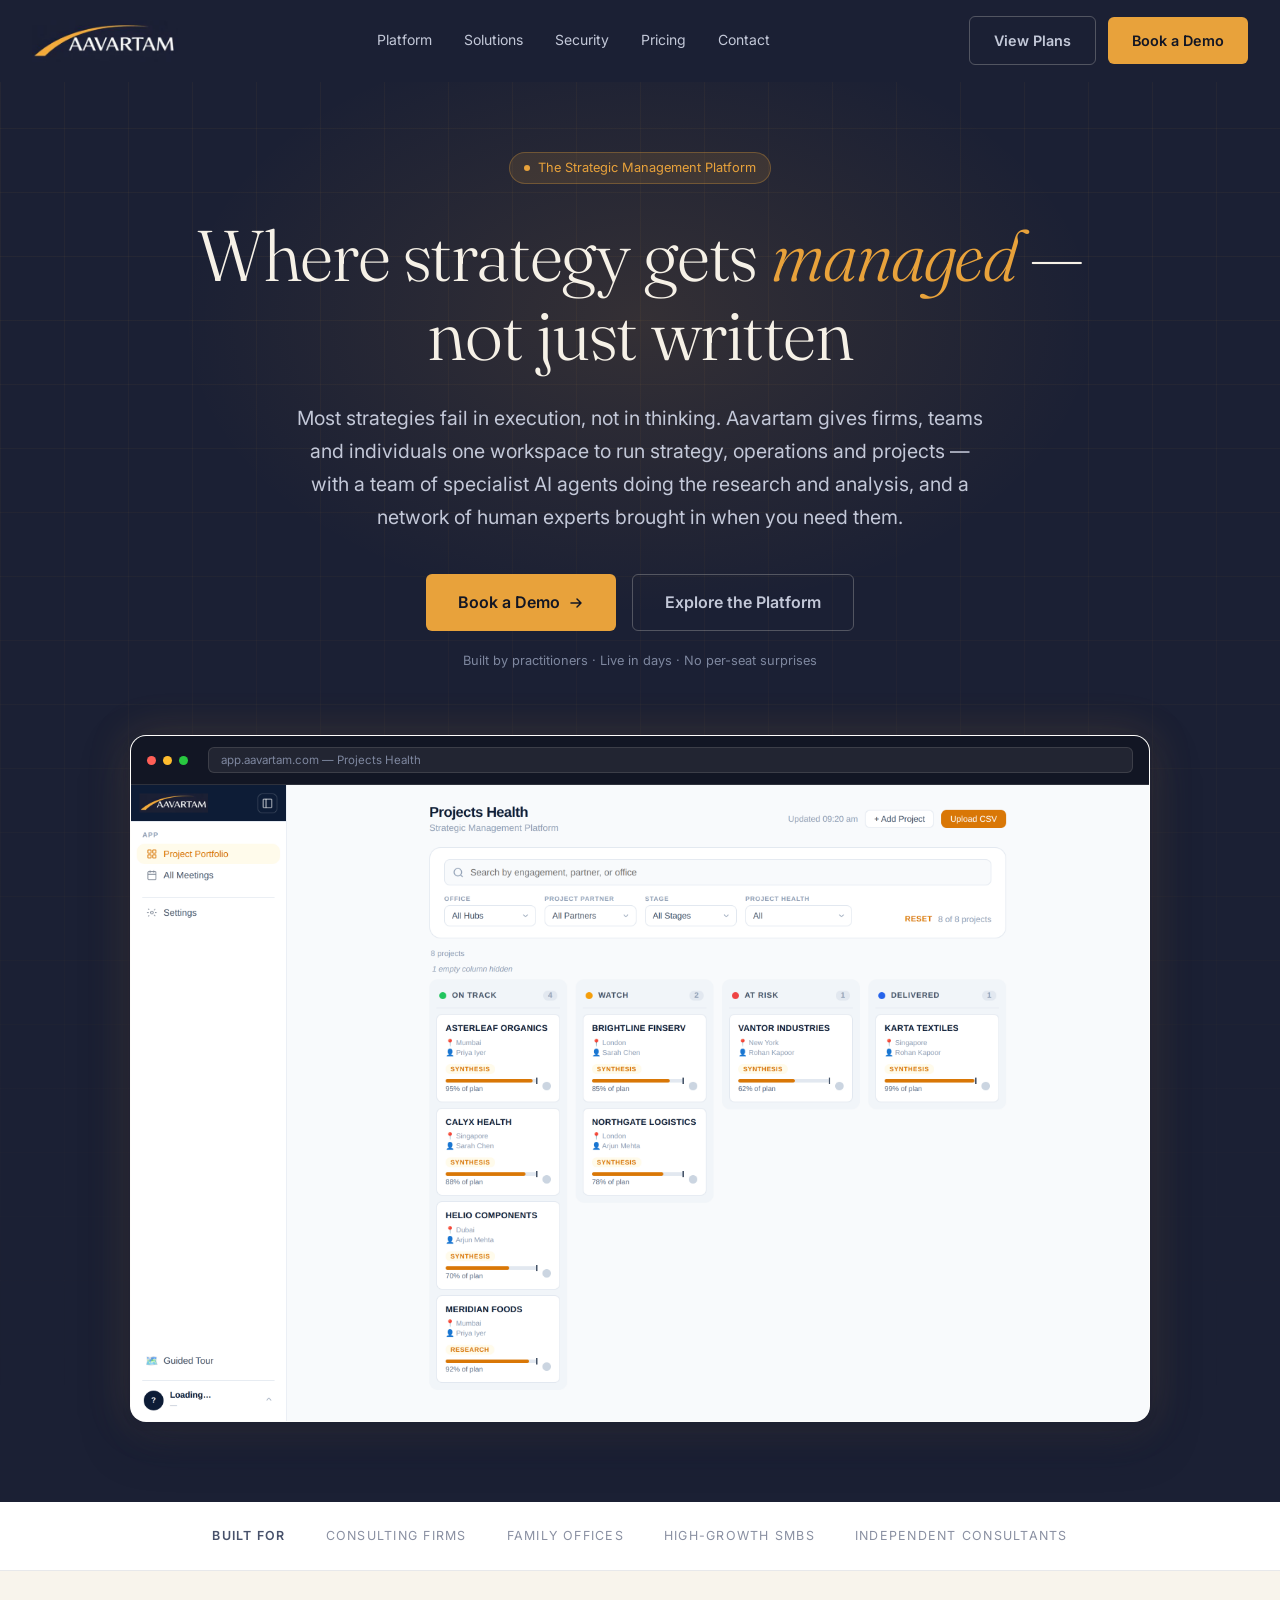
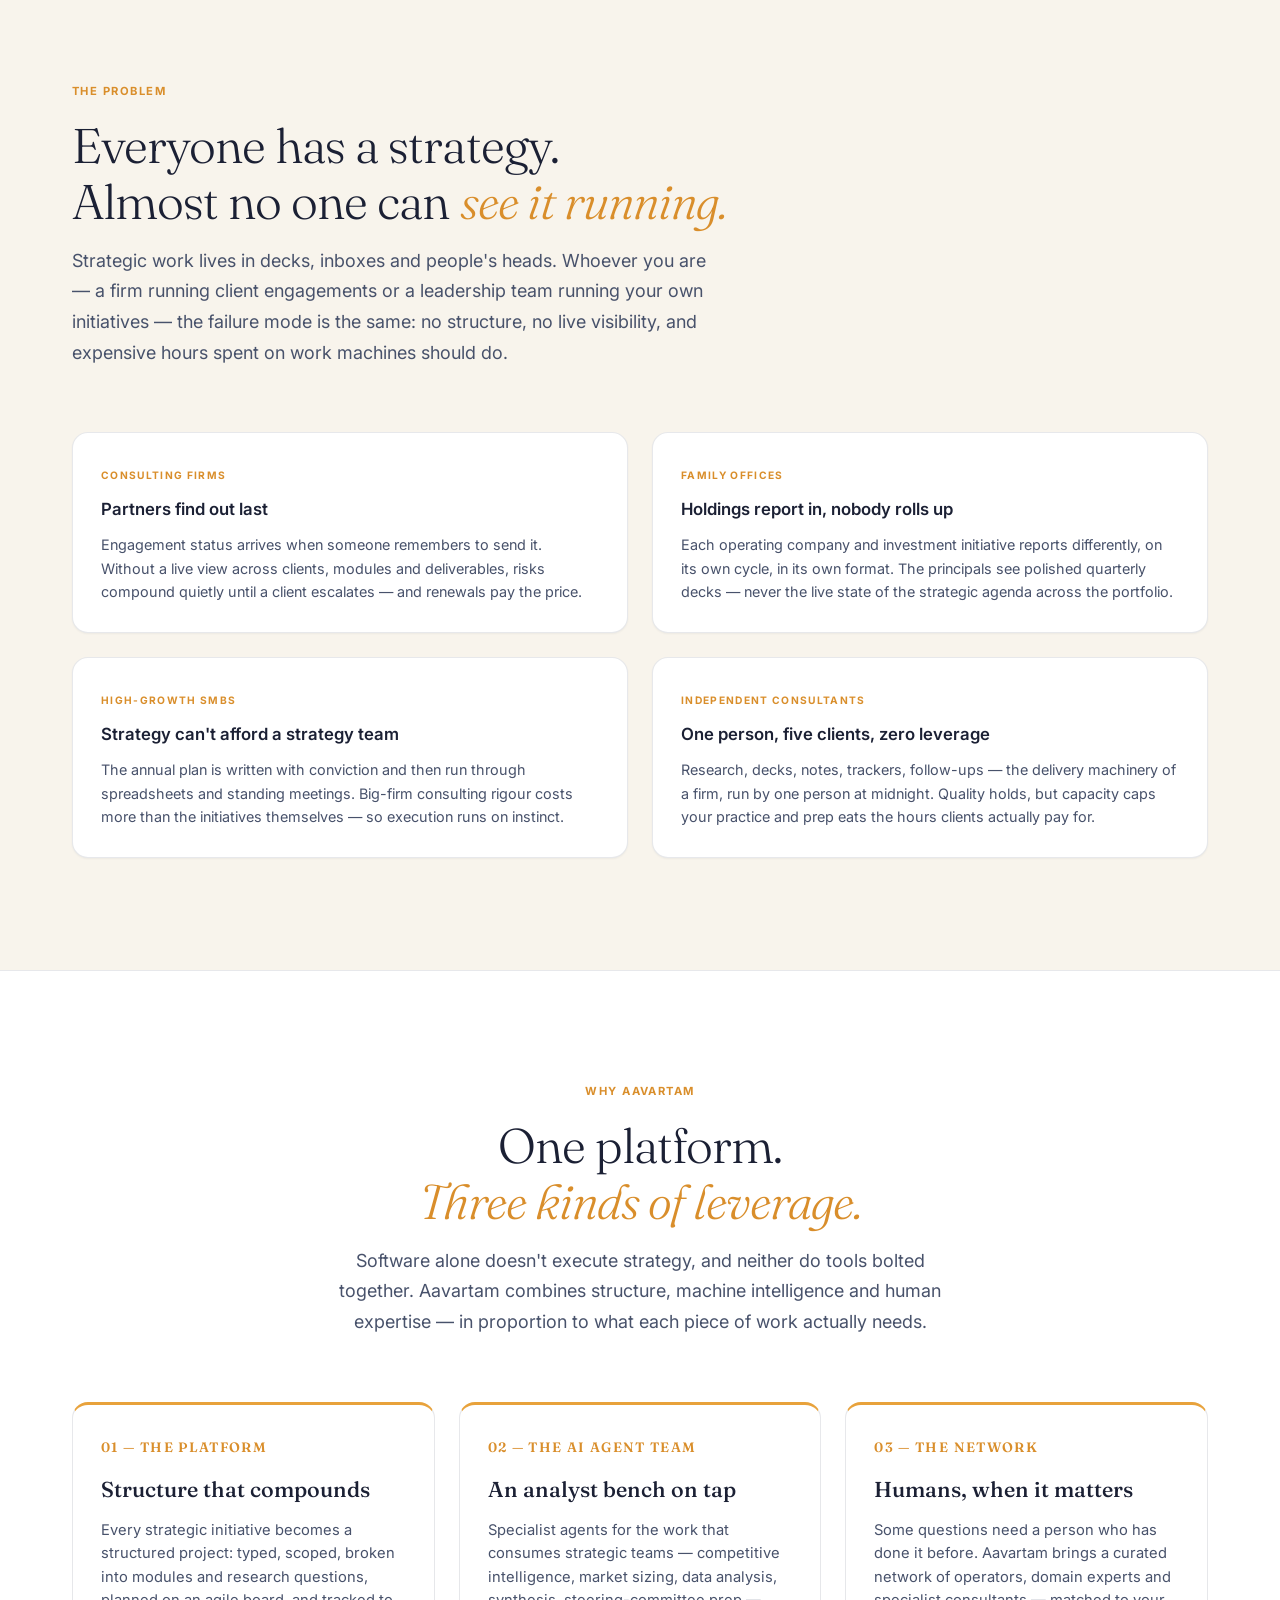
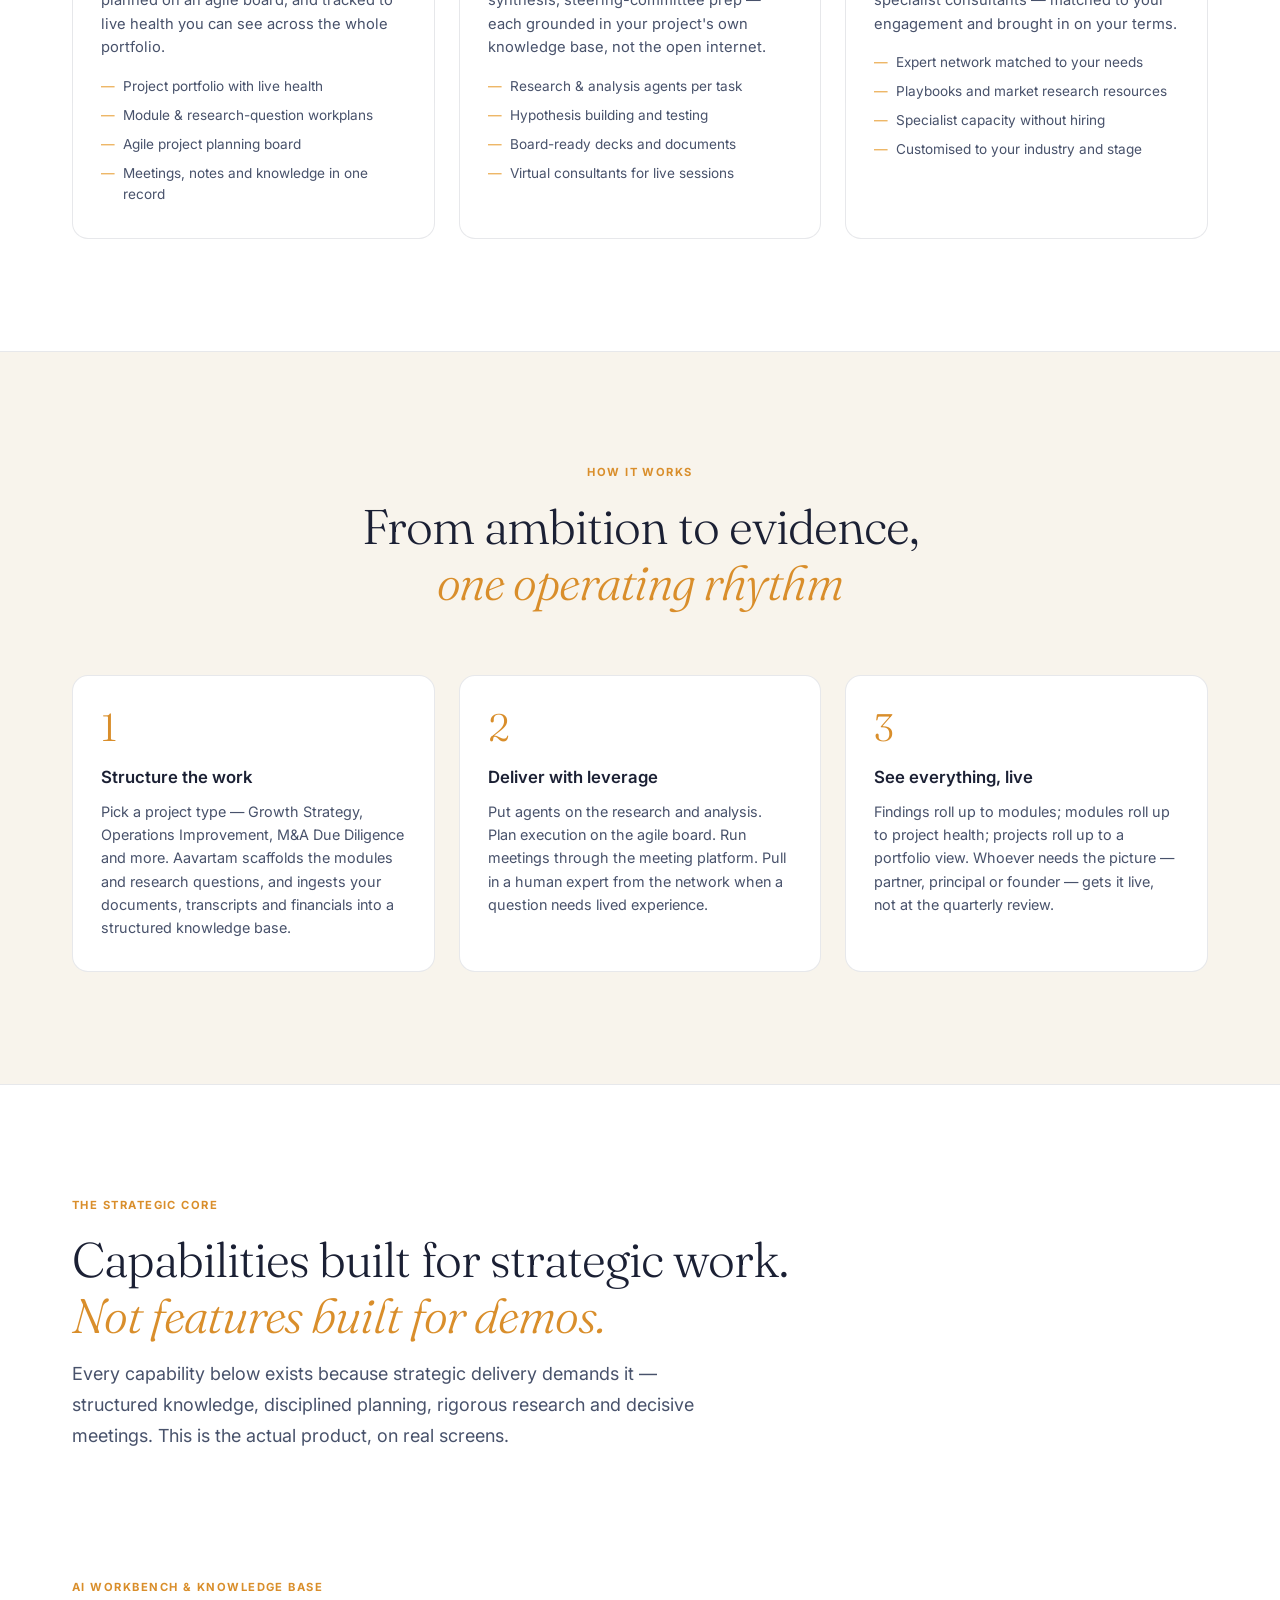
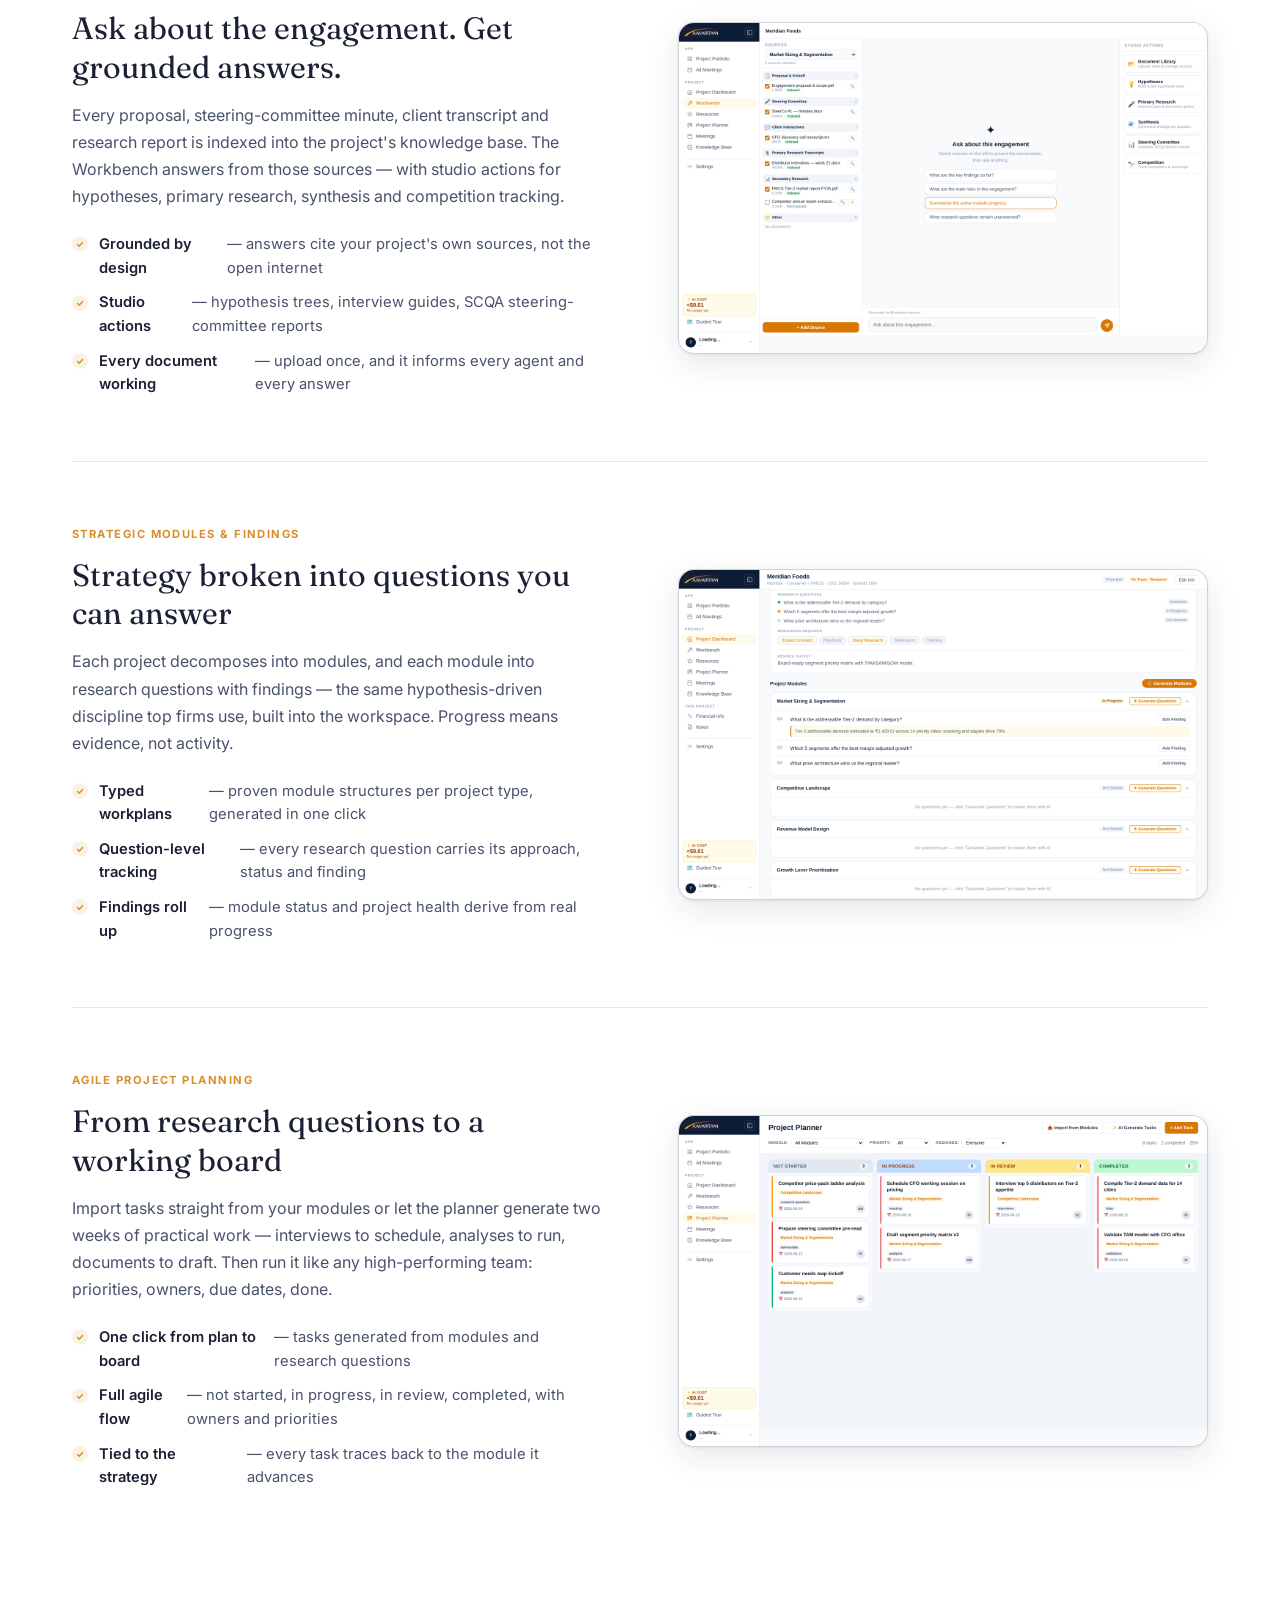
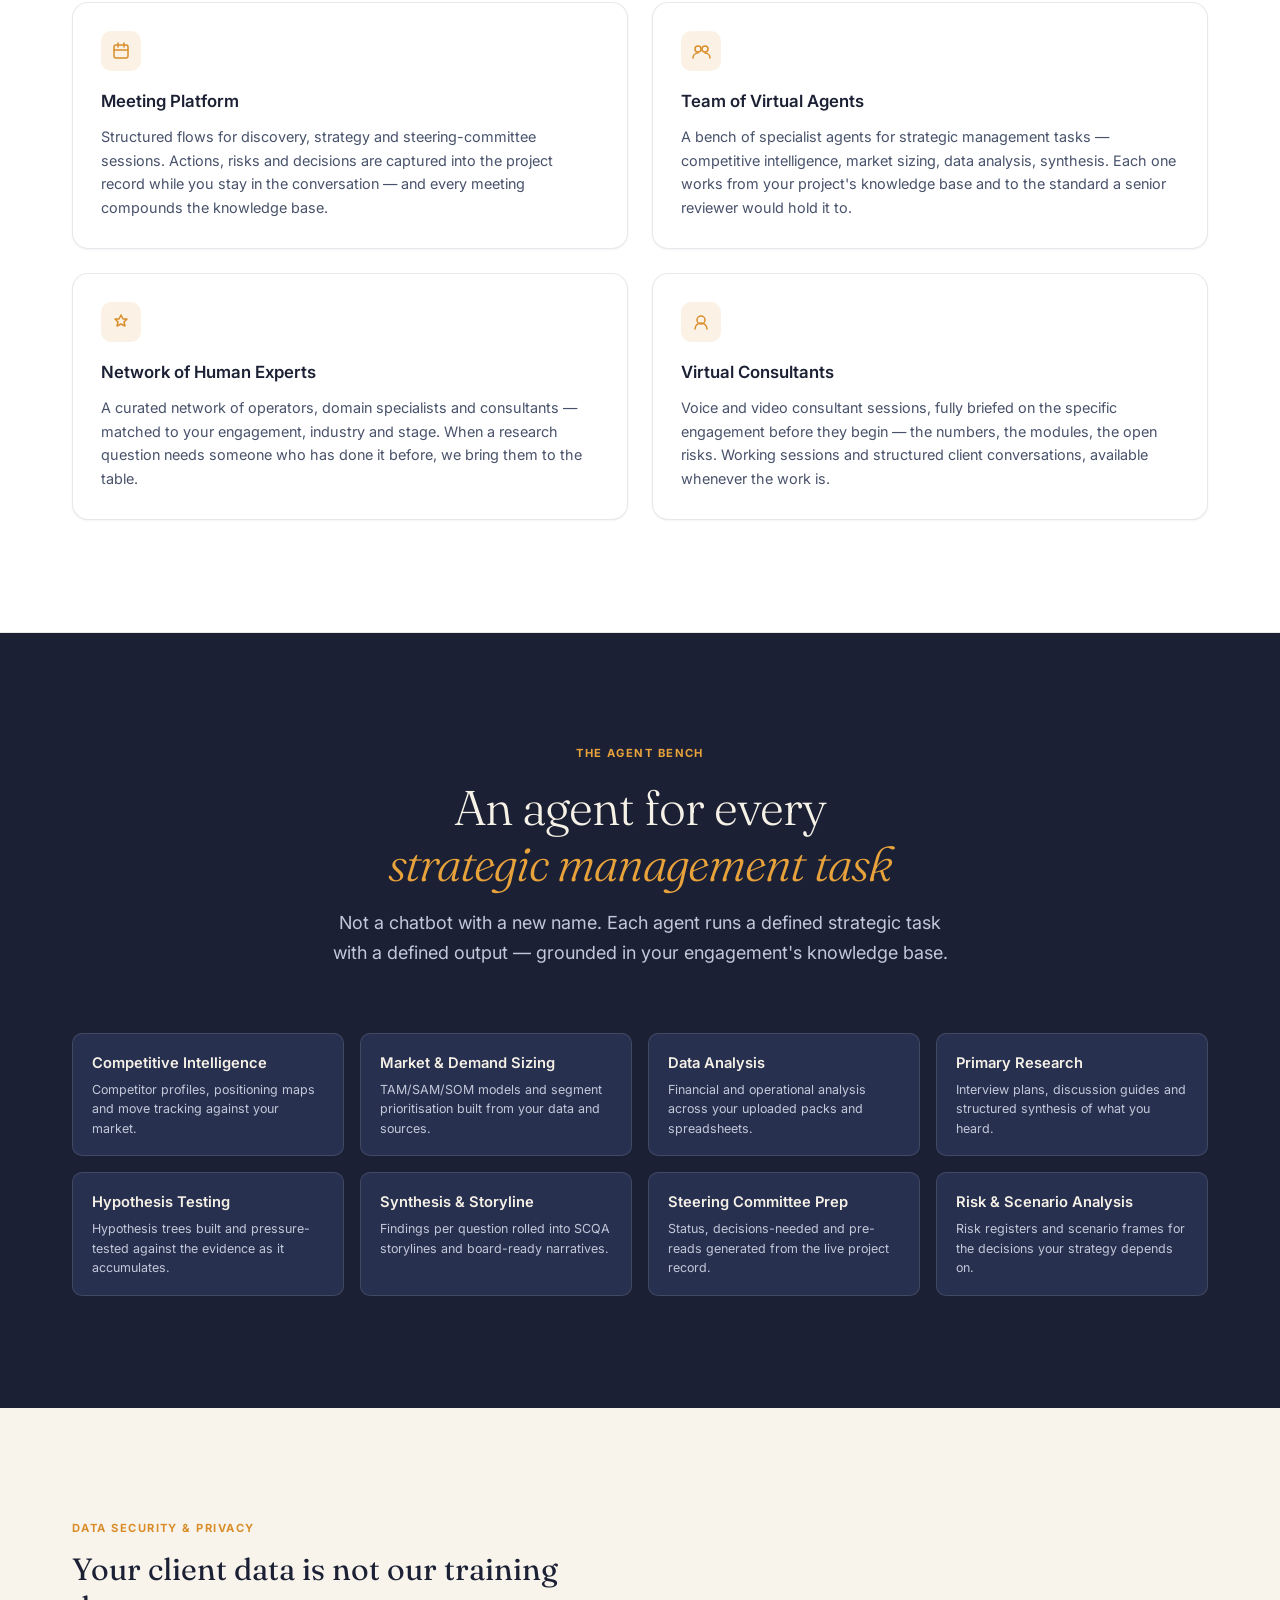
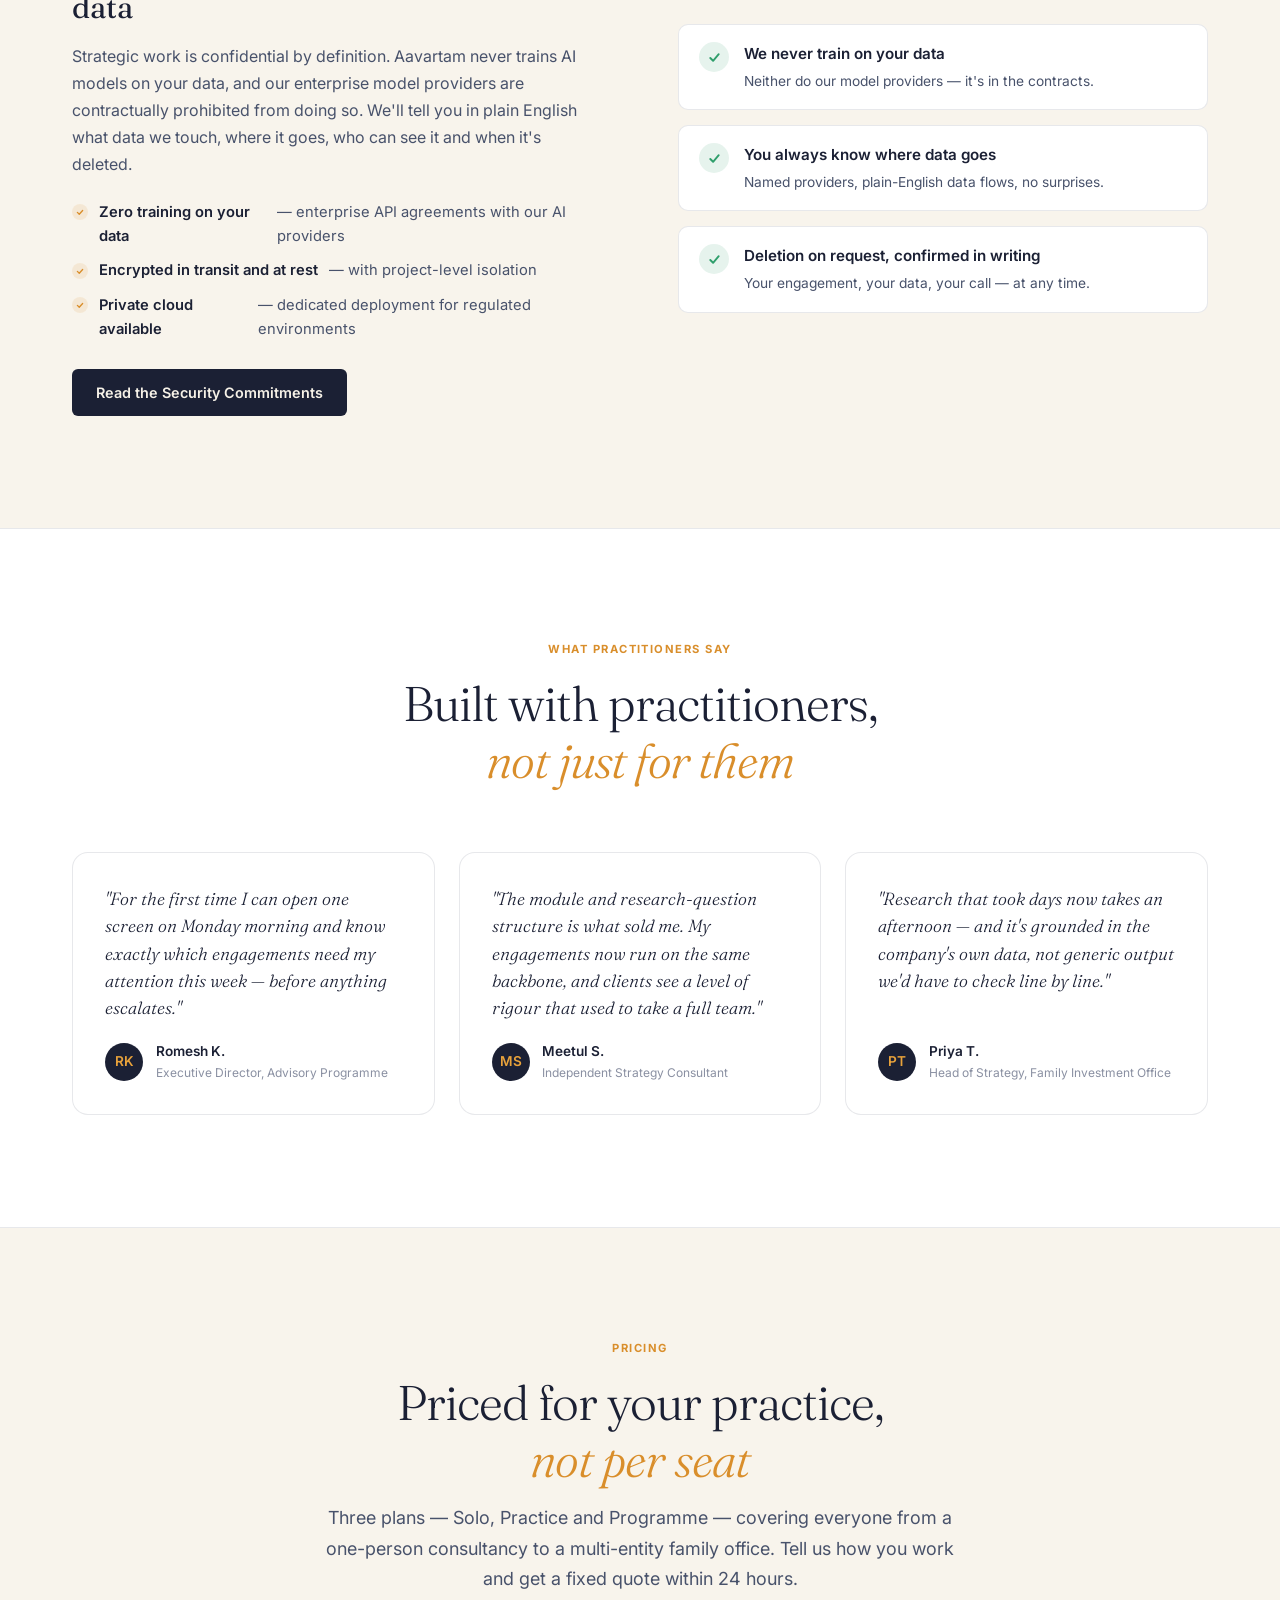
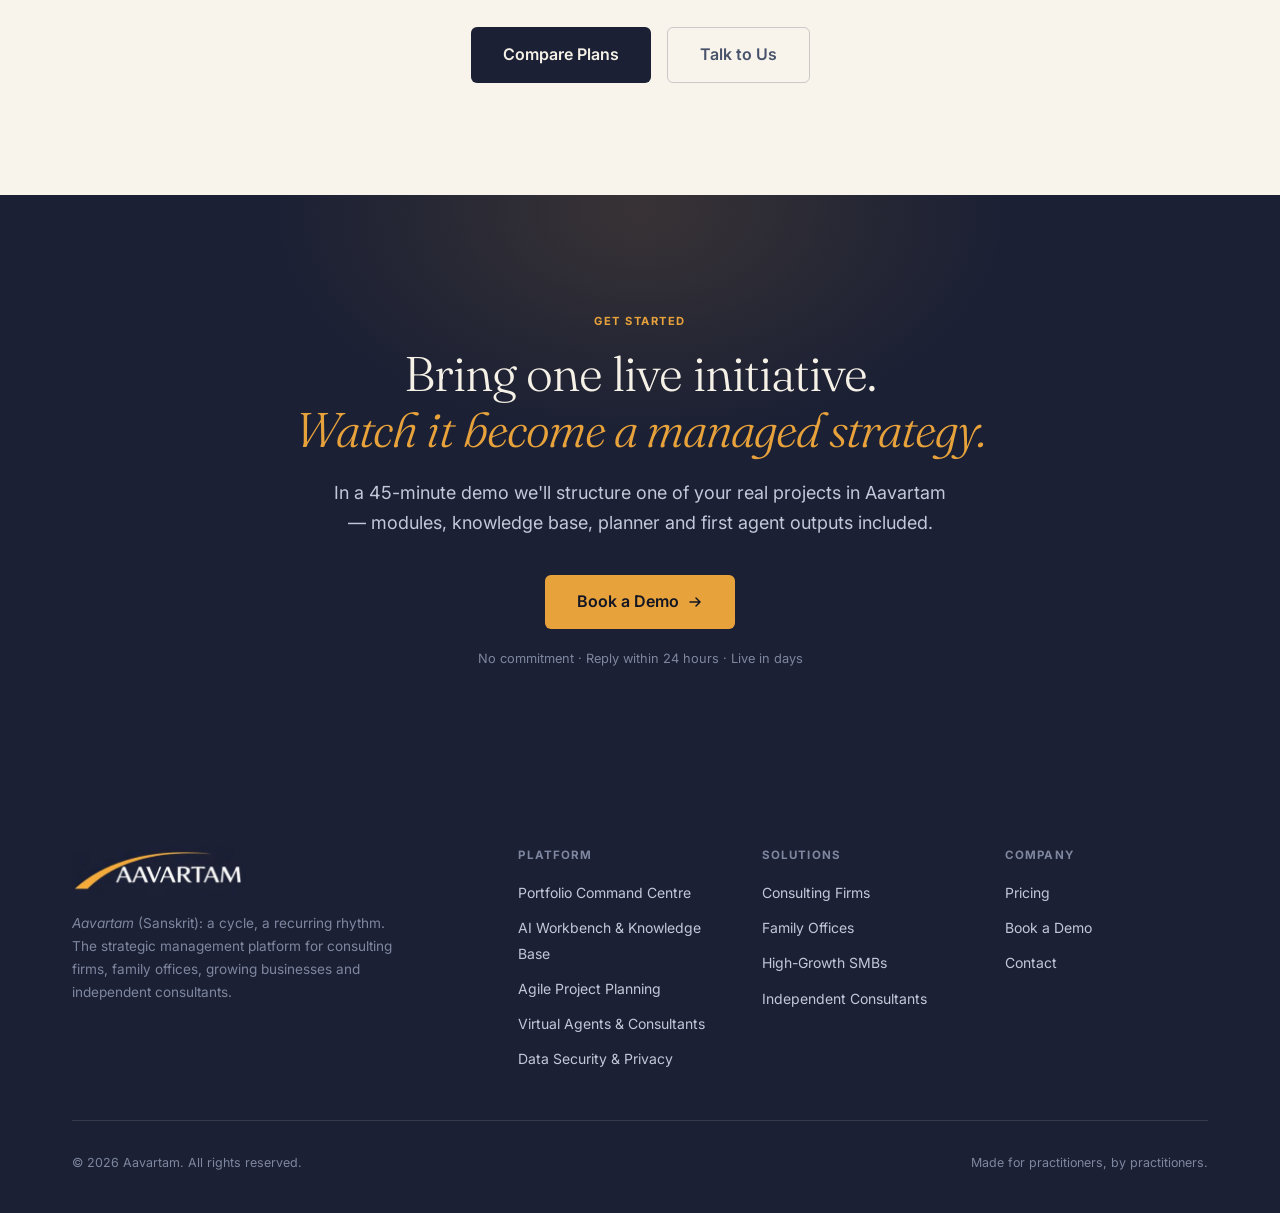
==== commit 413886bf: "Fix logo rendering and product screenshot artifacts - Use the actual Aavartam logo image in nav and " ====
--- a/index.html
+++ b/index.html
@@ -21,10 +21,7 @@
 <!-- NAVIGATION -->
 <nav class="nav" id="nav">
   <a href="index.html" class="nav-logo" aria-label="Aavartam home">
-    <svg class="logo-swoosh" viewBox="0 0 64 30" fill="none" aria-hidden="true">
-      <path d="M1.5 28.5 C 14 25, 30 8, 62.5 3.5 C 36 9.5, 14 19.5, 1.5 28.5 Z" fill="#E8A23B"/>
-    </svg>
-    <span class="logo-word">AAVARTAM</span>
+    <img src="assets/img/logo-navy.png" alt="AAVARTAM" class="logo-img" width="703" height="202">
   </a>
   <div class="nav-links">
     <a href="platform.html">Platform</a>
@@ -440,10 +437,7 @@
     <div class="footer-grid">
       <div class="footer-brand">
         <a href="index.html" class="nav-logo">
-          <svg class="logo-swoosh" viewBox="0 0 64 30" fill="none" aria-hidden="true">
-            <path d="M1.5 28.5 C 14 25, 30 8, 62.5 3.5 C 36 9.5, 14 19.5, 1.5 28.5 Z" fill="#E8A23B"/>
-          </svg>
-          <span class="logo-word">AAVARTAM</span>
+          <img src="assets/img/logo-navy.png" alt="AAVARTAM" class="logo-img" width="703" height="202">
         </a>
         <p><em>Aavartam</em> (Sanskrit): a cycle, a recurring rhythm. The strategic management platform for consulting firms, family offices, growing businesses and independent consultants.</p>
       </div>
--- a/assets/css/site.css
+++ b/assets/css/site.css
@@ -5,9 +5,9 @@
 ============================================================ */
 :root {
   /* Brand palette — from the Aavartam logo */
-  --navy:          #14203F;   /* logo background navy */
-  --navy-deep:     #0D1730;
-  --navy-soft:     #1E2C52;
+  --navy:          #1B2034;   /* logo background navy */
+  --navy-deep:     #121624;
+  --navy-soft:     #283050;
   --gold:          #E8A23B;   /* swoosh gold */
   --gold-deep:     #D98E2B;
   --gold-dim:      rgba(217,142,43,0.12);
@@ -22,7 +22,7 @@
   --border-bright: rgba(20,32,63,0.20);
 
   /* Text on light */
-  --text-primary:  #15203D;
+  --text-primary:  #1B2034;
   --text-secondary:#48526B;
   --text-muted:    #8A90A2;
 
@@ -173,9 +173,8 @@
   letter-spacing: 0.06em;
   color: var(--cream);
 }
-.nav-logo .logo-swoosh { width: 40px; height: 22px; flex-shrink: 0; }
-.nav-logo .logo-word { transform: translateY(1px); }
-.logo-on-light { color: var(--navy); }
+.nav-logo .logo-img { height: 42px; width: auto; display: block; }
+.footer-brand .logo-img { height: 50px; }
 
 /* ── Navigation ── */
 .nav {
@@ -320,7 +319,7 @@
   box-shadow: var(--shadow-card);
   background: var(--bg-surface);
 }
-.shot img { width: 100%; display: block; }
+.shot img { width: 100%; height: auto; display: block; }
 .shot-bar {
   display: flex;
   align-items: center;
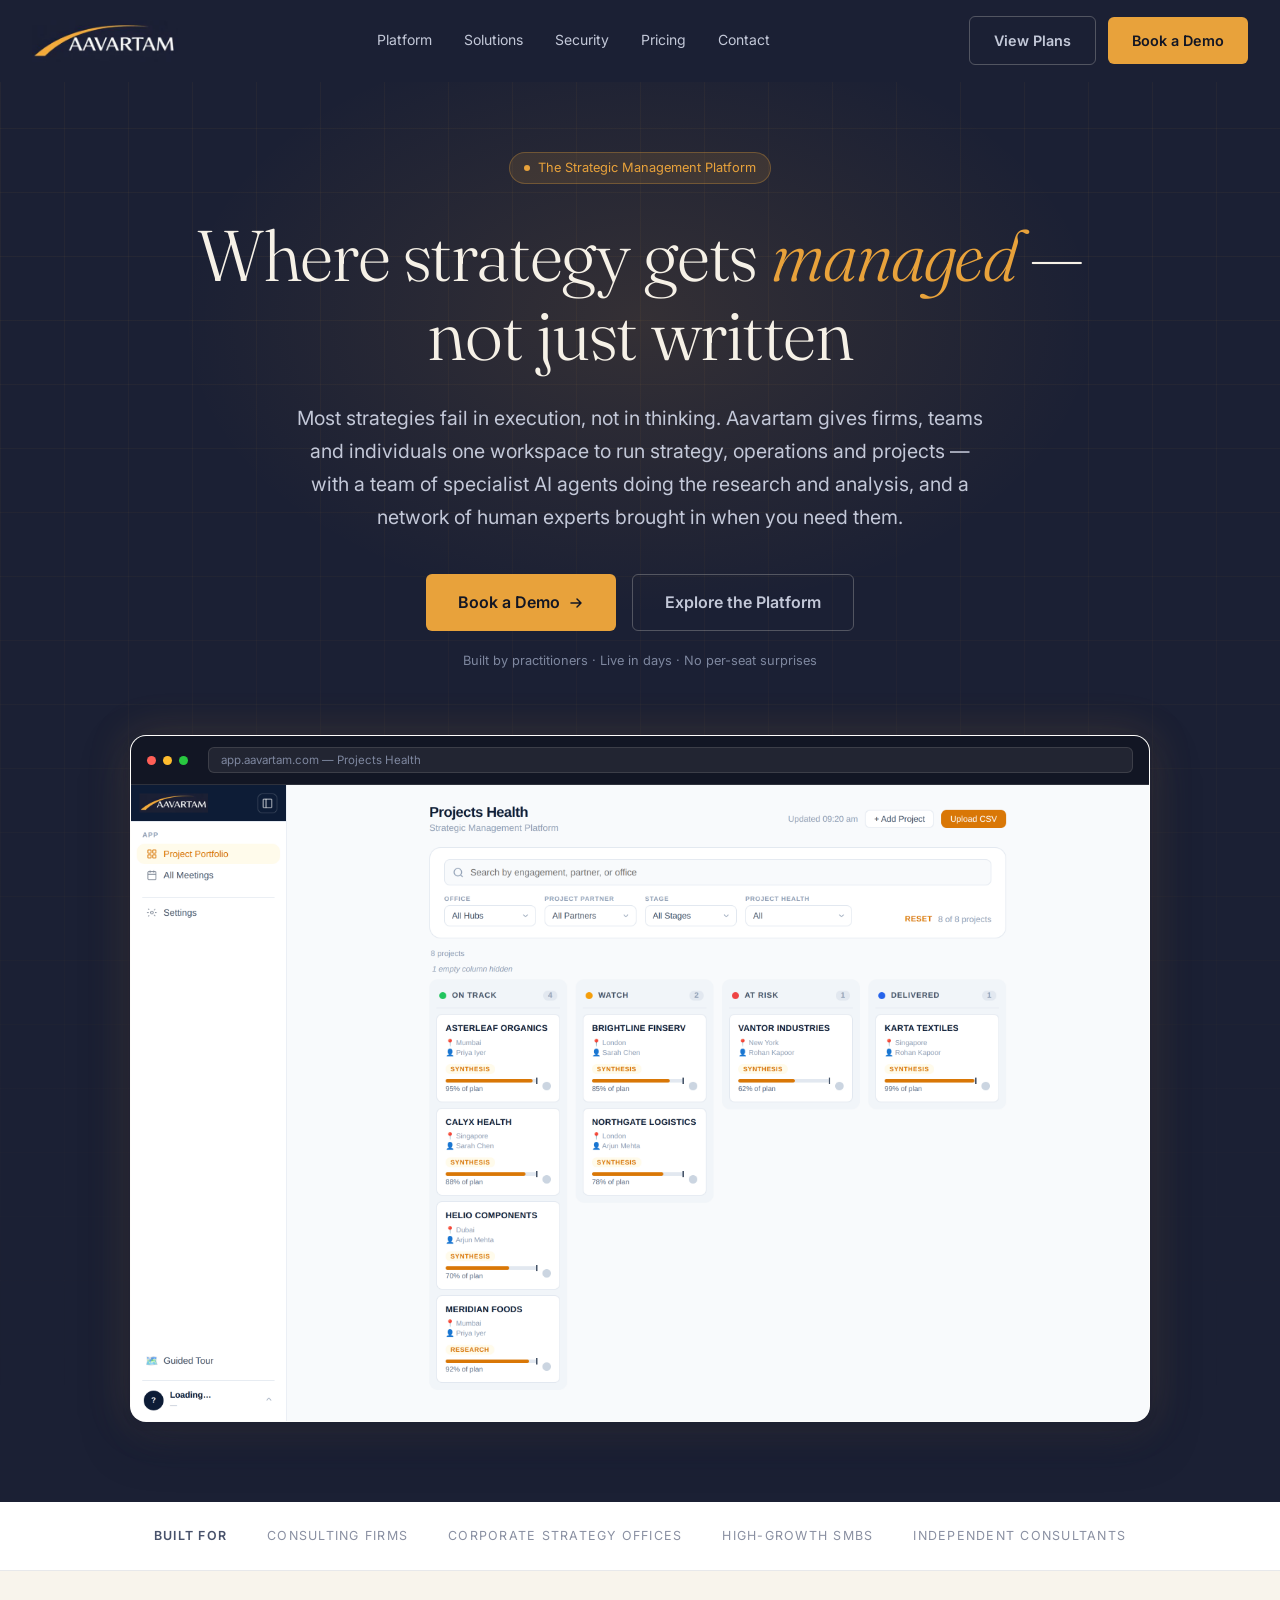
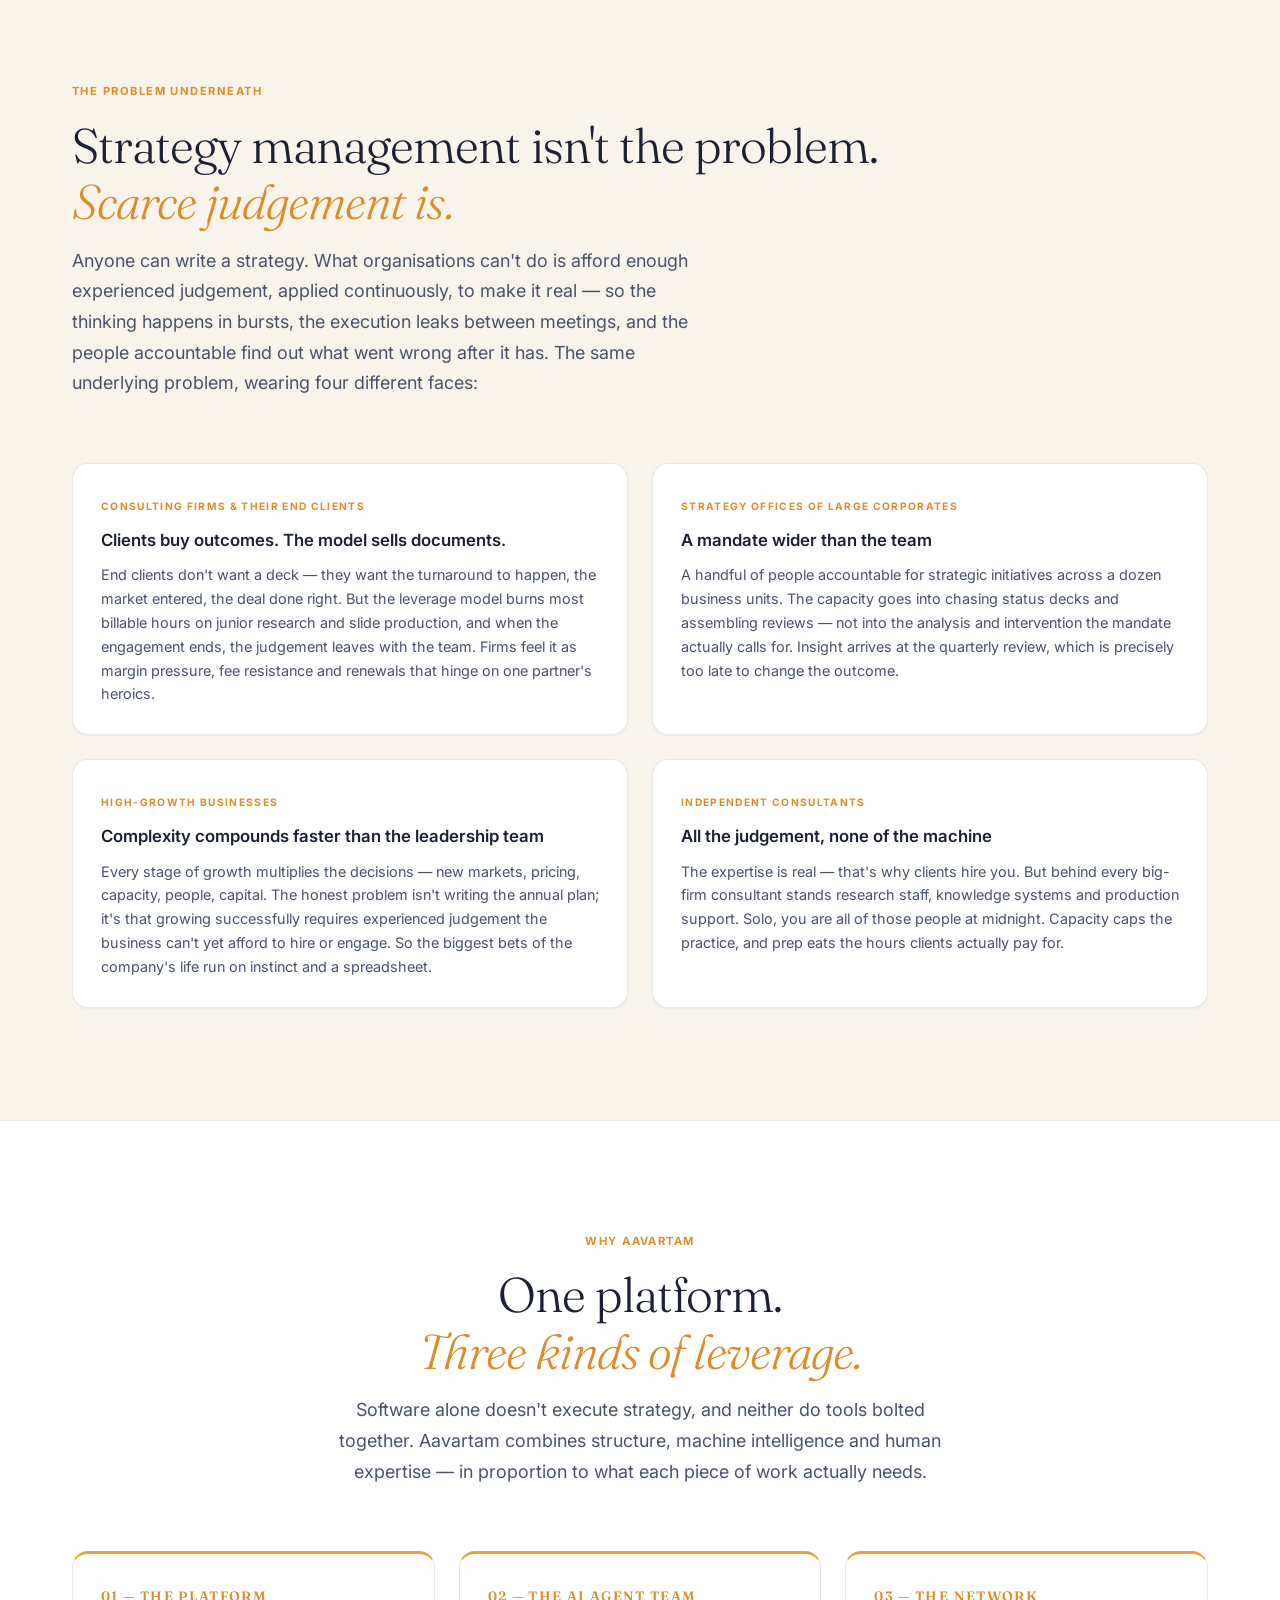
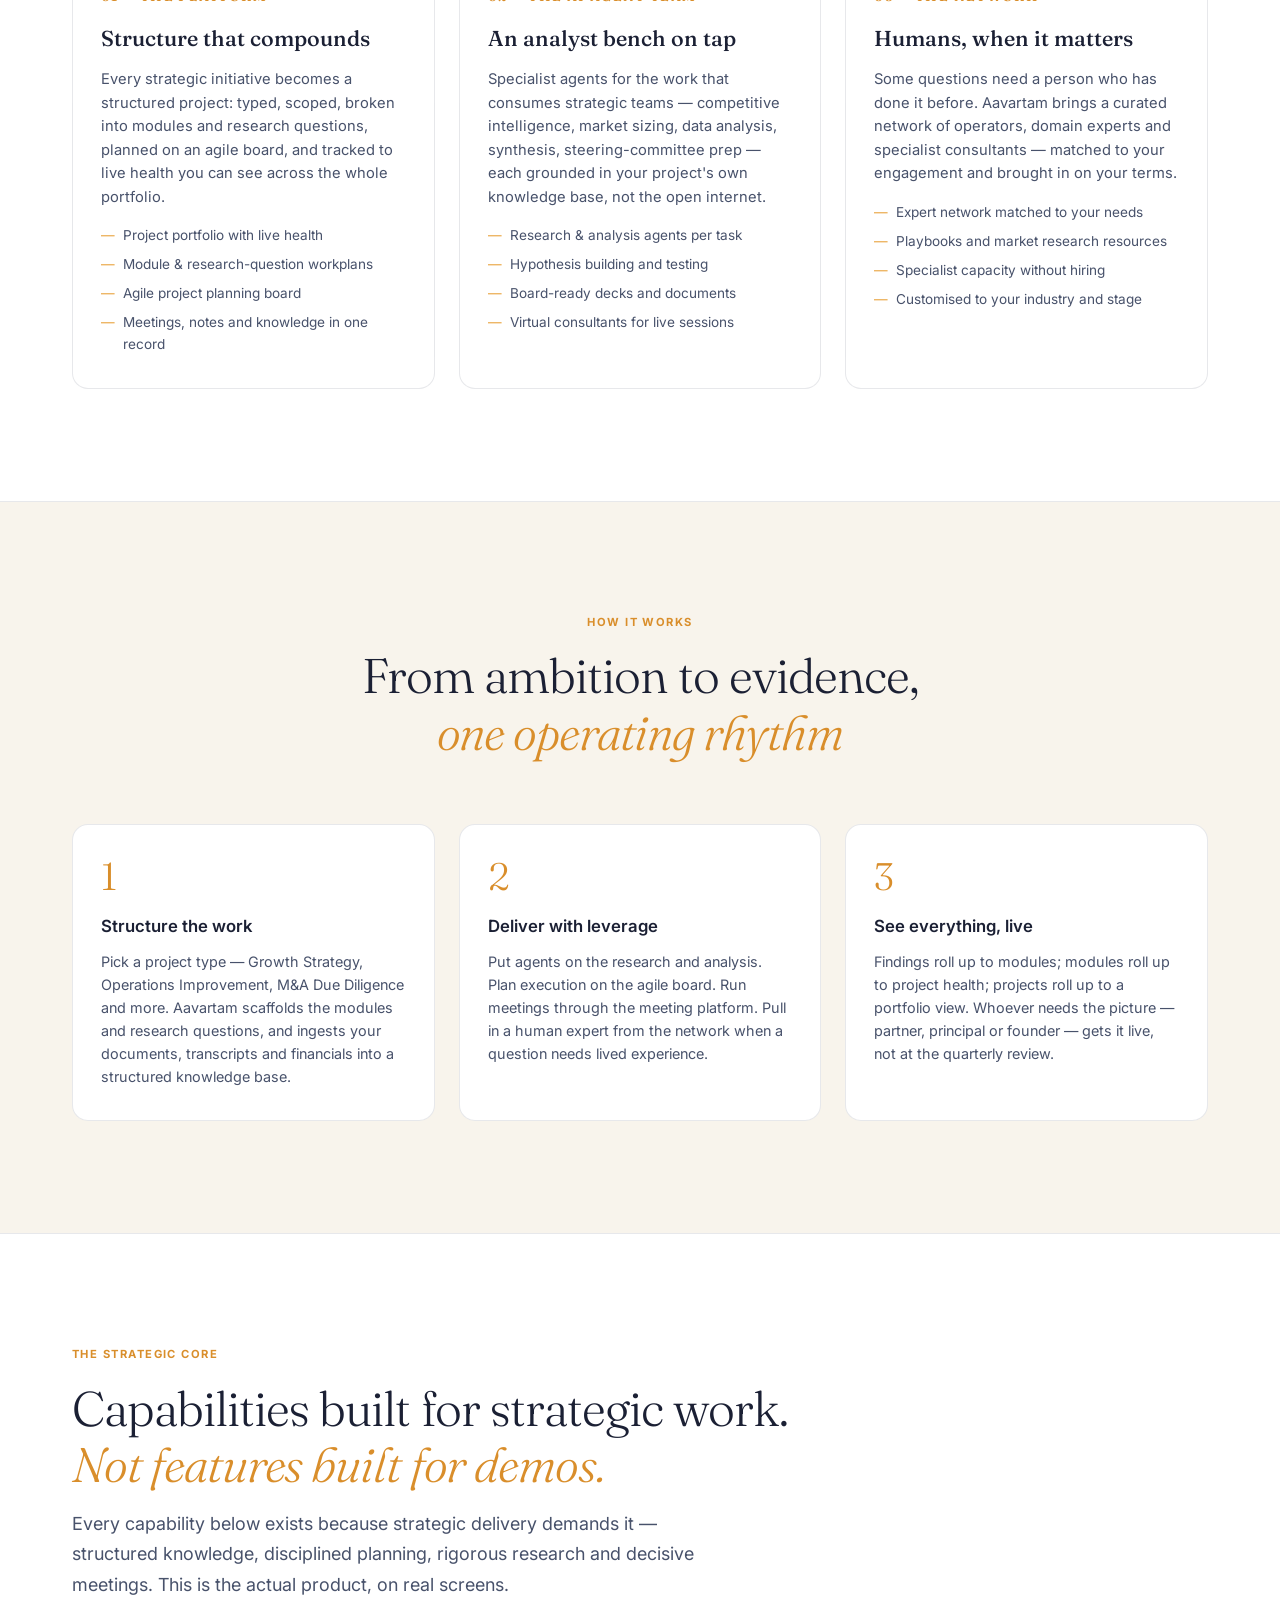
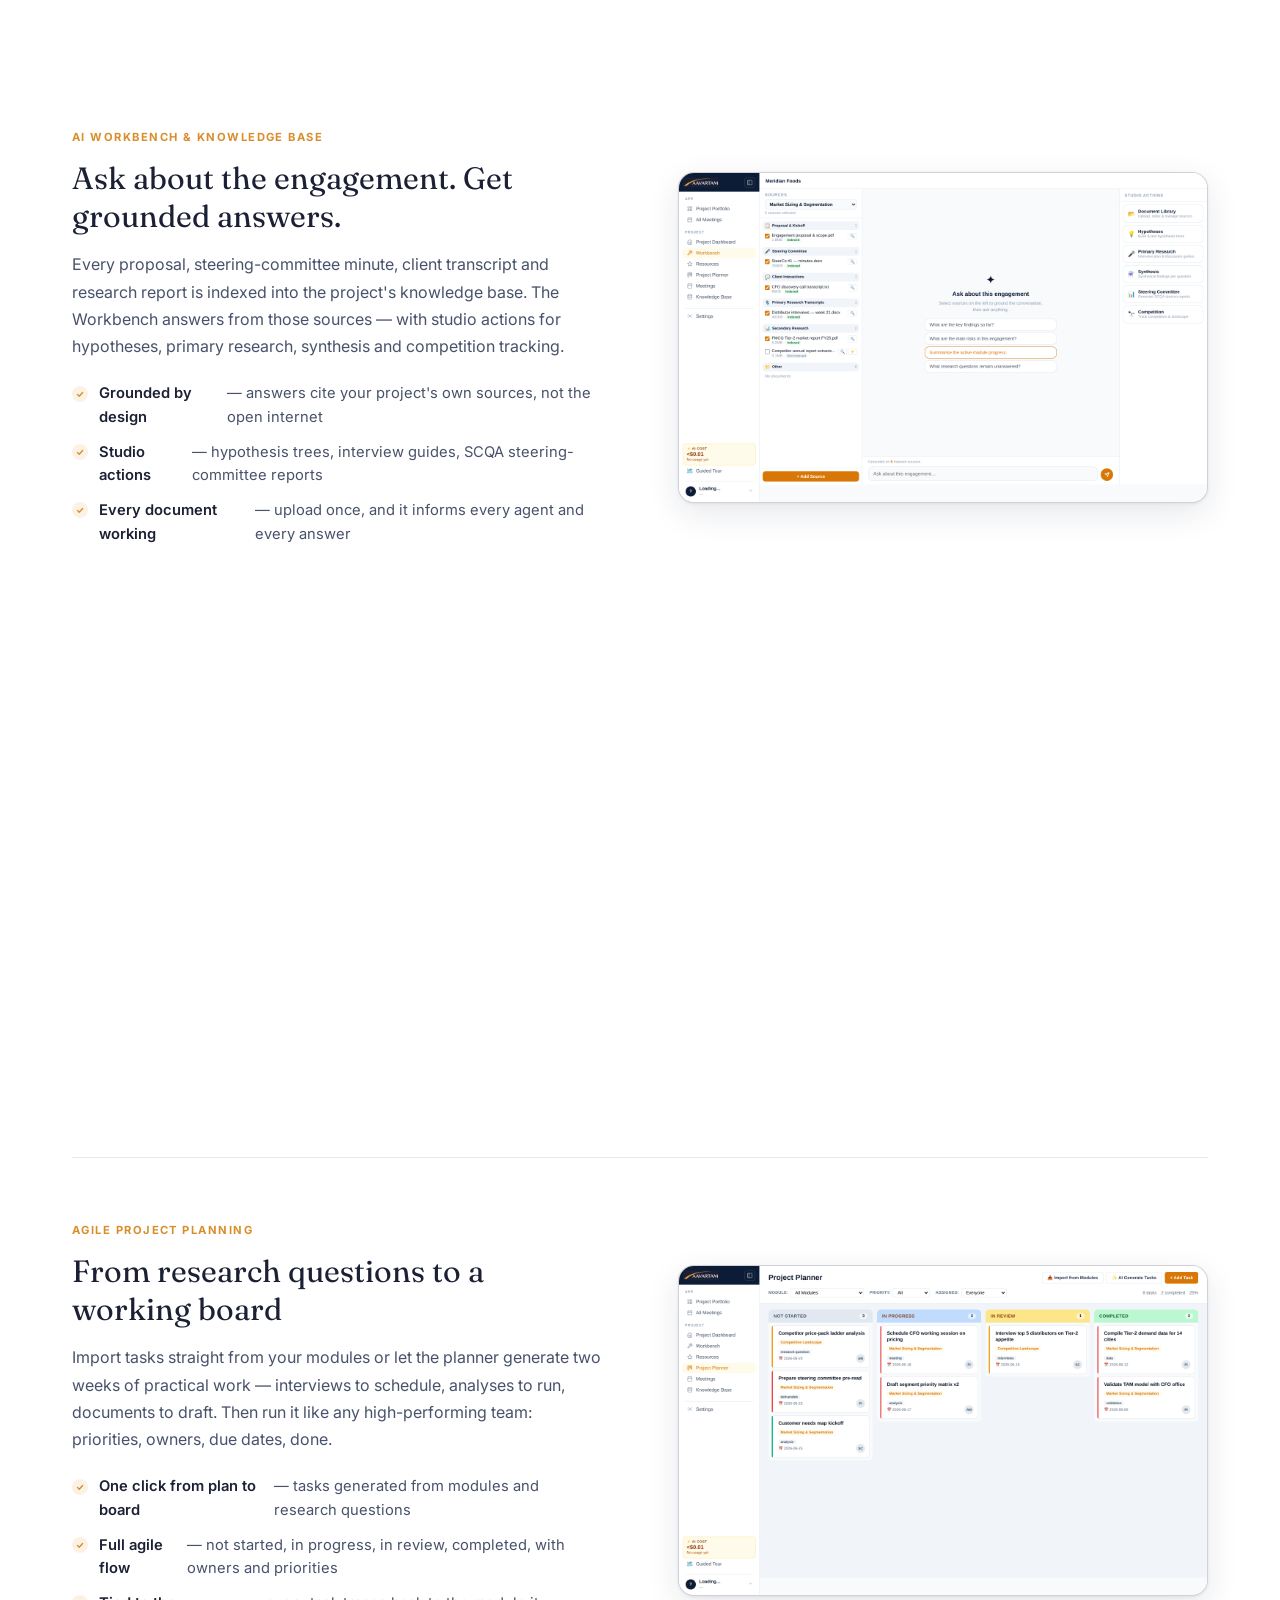
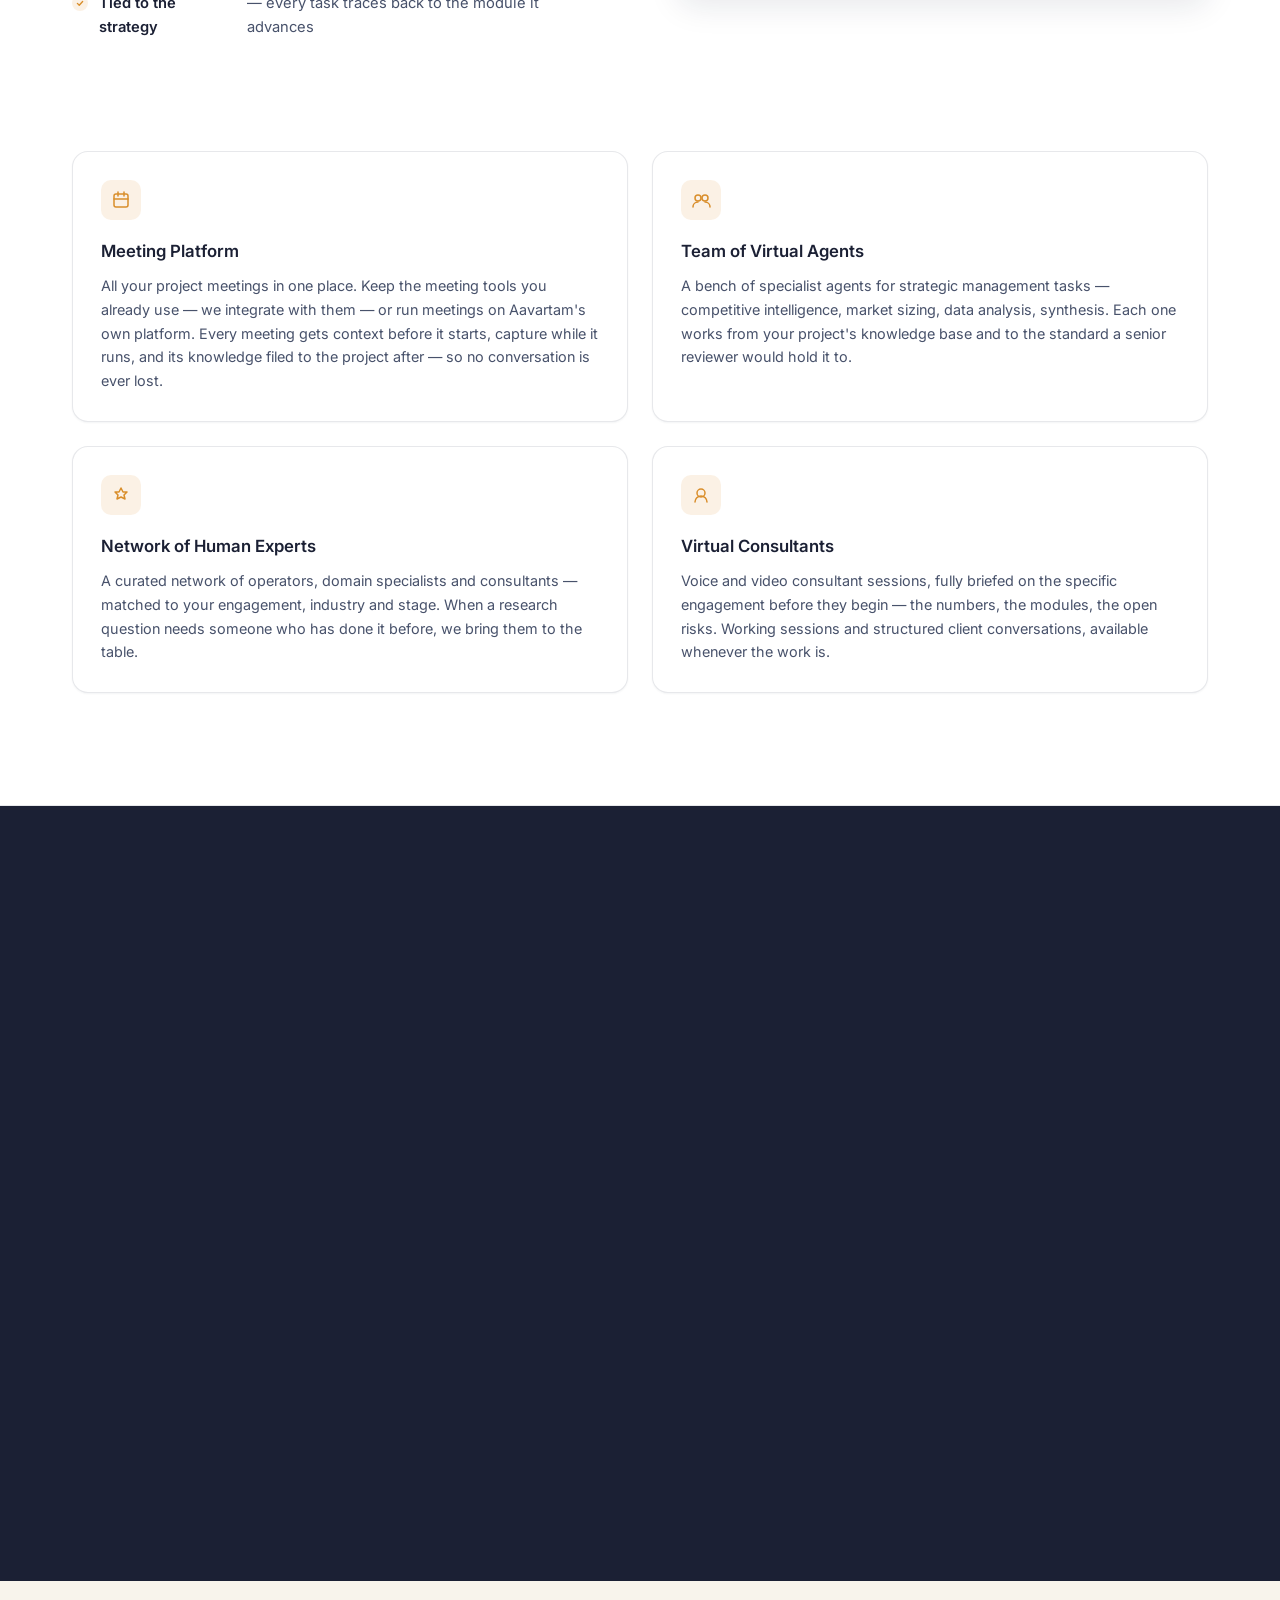
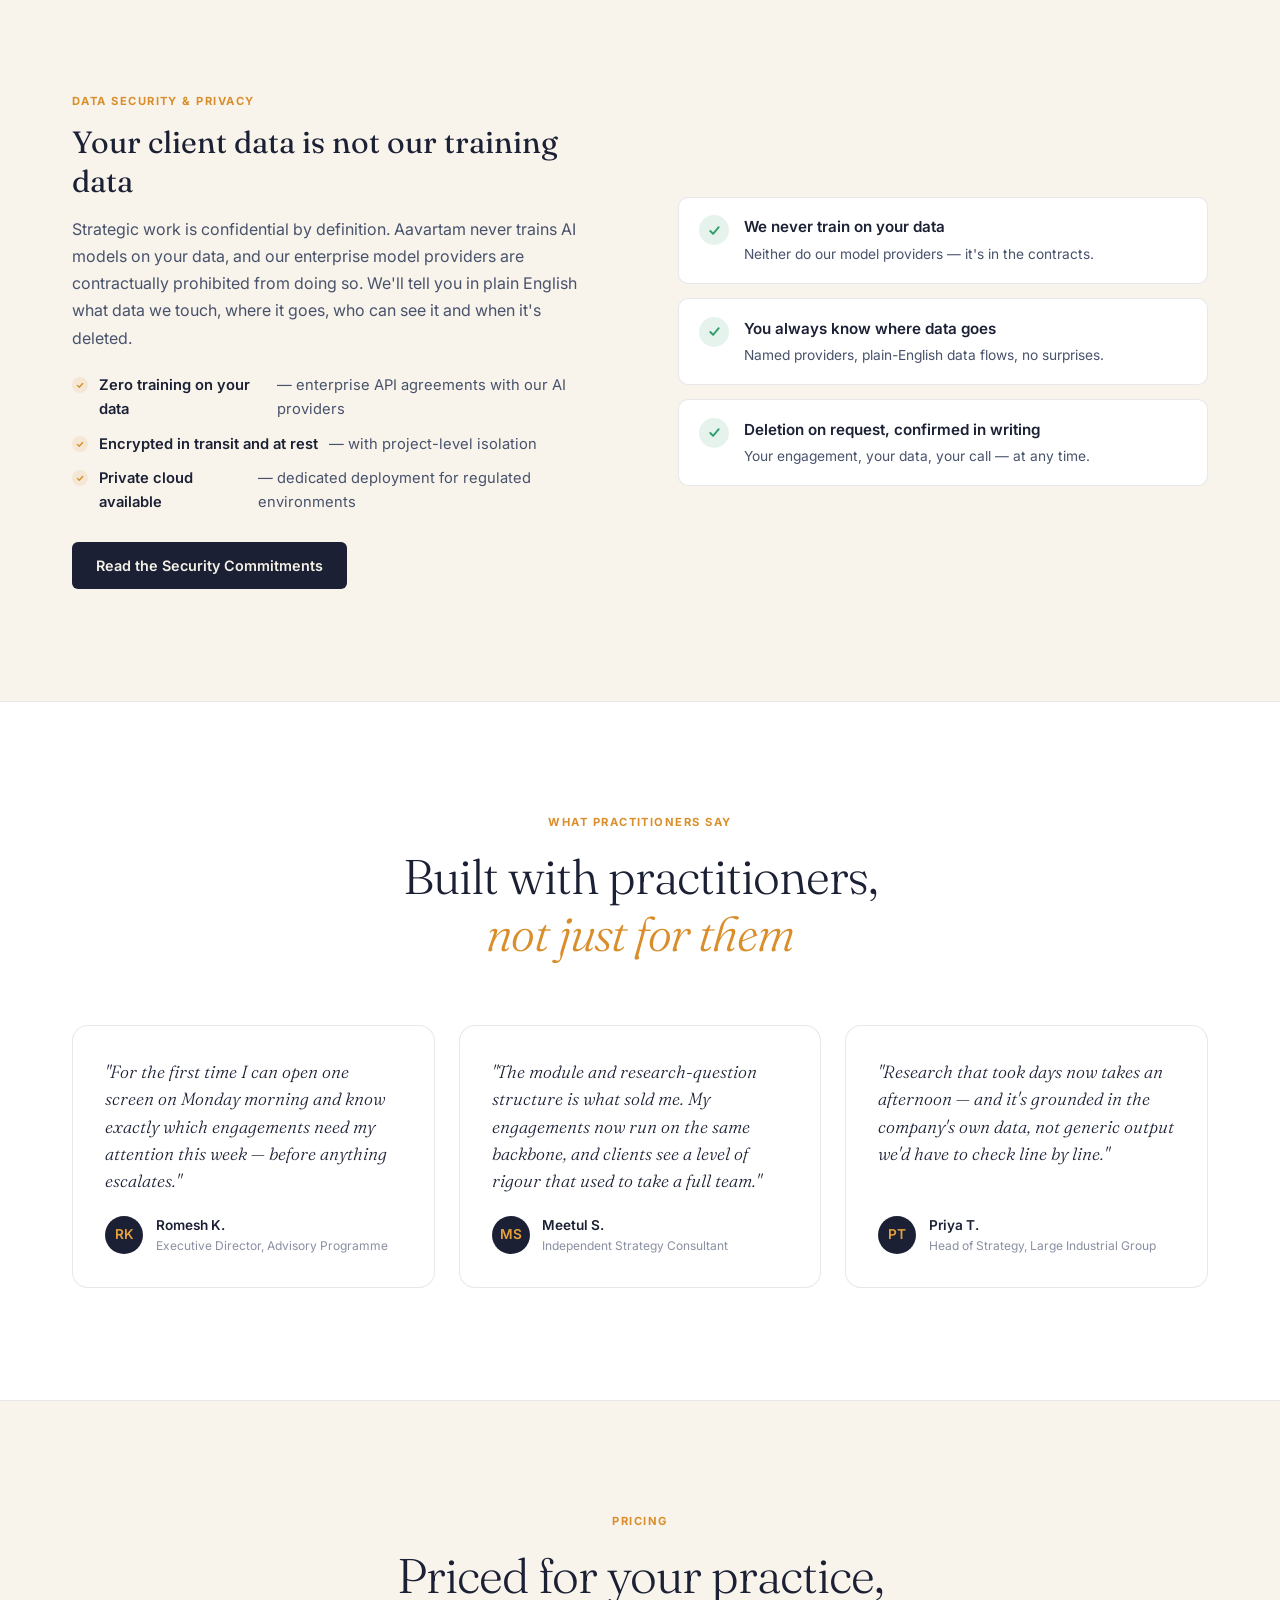
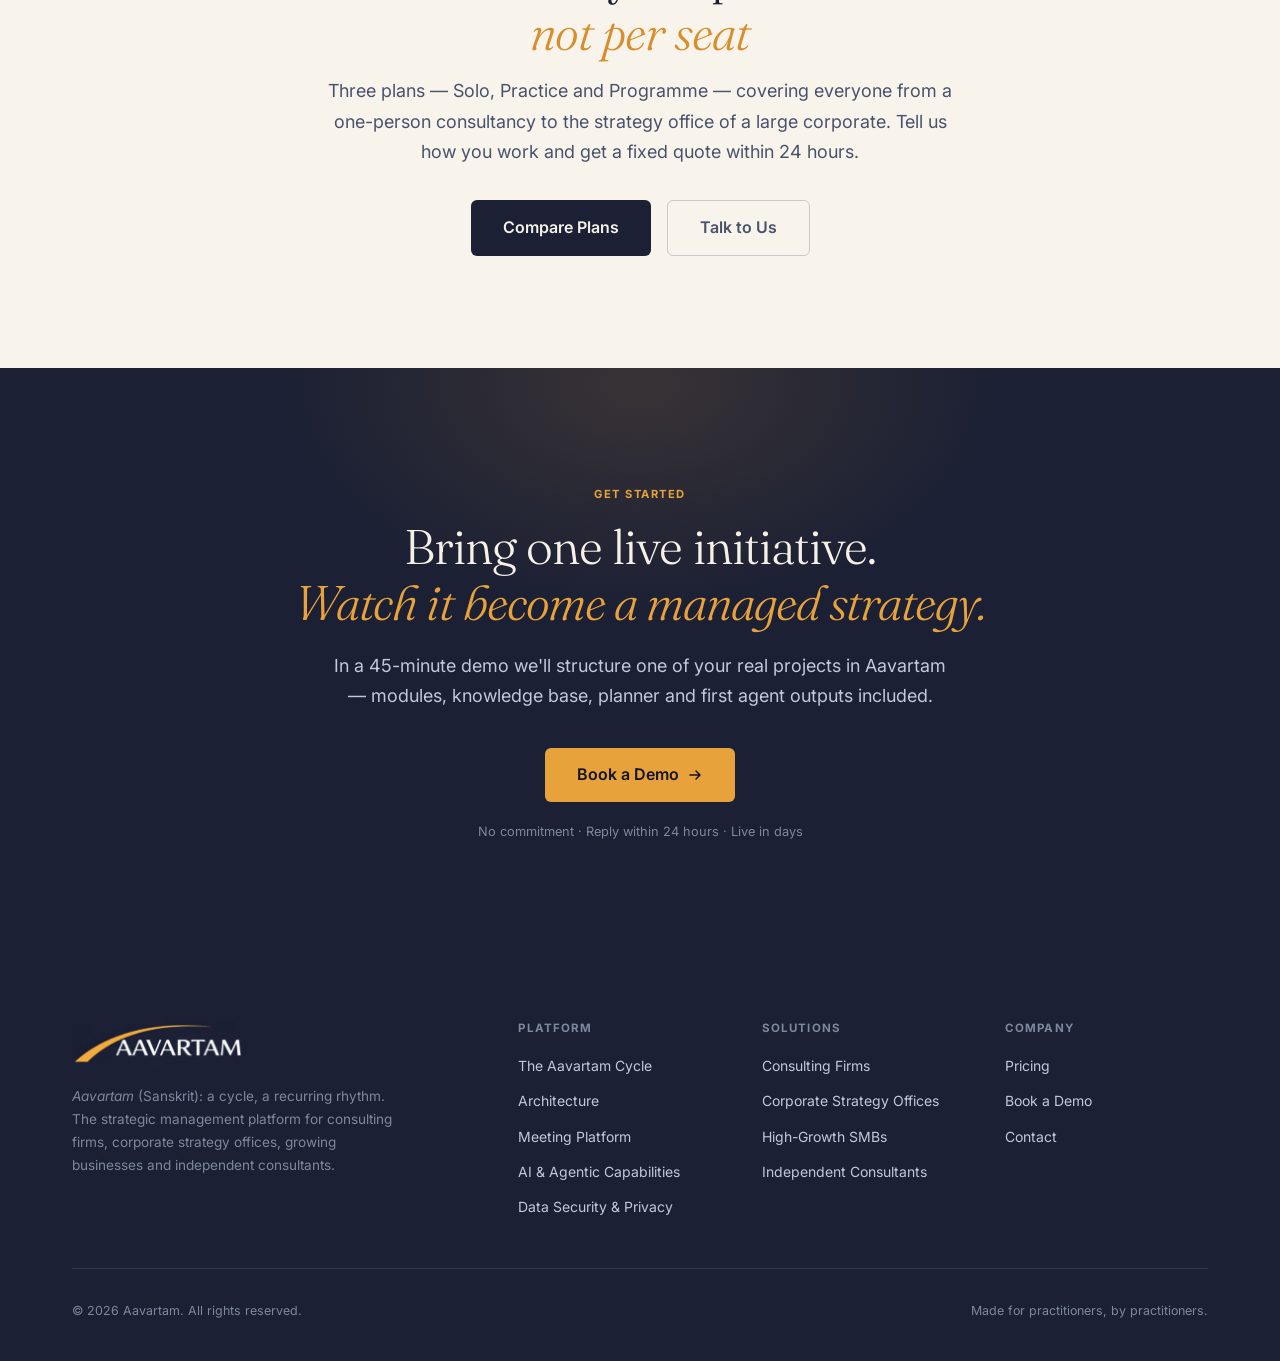
==== commit 7f727dec: "Architecture-led platform page, deeper problem narrative, SEO, tokens, pitch deck - Platform page re" ====
--- a/index.html
+++ b/index.html
@@ -3,13 +3,37 @@
 <head>
   <meta charset="UTF-8">
   <meta name="viewport" content="width=device-width, initial-scale=1.0">
-  <meta name="description" content="Aavartam is the strategic management platform for consulting firms, family offices, high-growth businesses and independent consultants — one workspace for strategy, operations and projects, with a team of AI agents and a network of human experts behind it.">
+  <meta name="description" content="Aavartam is the strategic management platform for consulting firms, corporate strategy offices, high-growth businesses and independent consultants — one workspace for strategy, operations and projects, with a team of AI agents and a network of human experts behind it.">
   <meta property="og:title" content="Aavartam — The Strategic Management Platform">
   <meta property="og:description" content="One workspace for strategy, operations and projects — with specialist AI agents and a curated network of human experts that flex to your needs.">
   <meta property="og:type" content="website">
   <meta property="og:image" content="assets/img/logo-navy.png">
   <meta name="twitter:card" content="summary_large_image">
-  <title>Aavartam — The Strategic Management Platform</title>
+  <title>Aavartam — AI Strategic Management Platform for Consulting Firms &amp; Growing Businesses</title>
+  <meta name="keywords" content="strategic management platform, AI for consulting firms, strategy execution software, consulting engagement management, AI agents for strategy, corporate strategy office software, knowledge management for consultants">
+  <link rel="canonical" href="https://aavartam-marketing.netlify.app/">
+  <script type="application/ld+json">
+  {
+    "@context": "https://schema.org",
+    "@graph": [
+      {
+        "@type": "Organization",
+        "name": "Aavartam",
+        "url": "https://aavartam-marketing.netlify.app/",
+        "logo": "https://aavartam-marketing.netlify.app/assets/img/logo-navy.png",
+        "description": "AI-powered strategic management platform for consulting firms, corporate strategy offices, growing businesses and independent consultants."
+      },
+      {
+        "@type": "SoftwareApplication",
+        "name": "Aavartam",
+        "applicationCategory": "BusinessApplication",
+        "operatingSystem": "Web",
+        "description": "Strategic management platform combining project portfolio tracking, AI agents for research and analysis, knowledge and context management, meeting capture and an expert network.",
+        "offers": { "@type": "Offer", "price": "0", "priceCurrency": "USD", "description": "Tailored quotes per practice; demo on request." }
+      }
+    ]
+  }
+  </script>
 
   <link rel="preconnect" href="https://fonts.googleapis.com">
   <link rel="preconnect" href="https://fonts.gstatic.com" crossorigin>
@@ -88,7 +112,7 @@
   <div class="container" style="display:flex;flex-wrap:wrap;justify-content:center;align-items:center;gap:1rem 2.5rem;font-size:0.78rem;letter-spacing:0.1em;text-transform:uppercase;color:var(--text-muted)">
     <span style="color:var(--text-secondary);font-weight:600">Built for</span>
     <span>Consulting Firms</span>
-    <span>Family Offices</span>
+    <span>Corporate Strategy Offices</span>
     <span>High-Growth SMBs</span>
     <span>Independent Consultants</span>
   </div>
@@ -98,31 +122,31 @@
 <section class="section" id="problem">
   <div class="container">
     <div class="section-header reveal">
-      <span class="label">The Problem</span>
-      <h2 class="display-lg">Everyone has a strategy.<br>Almost no one can <em>see it running.</em></h2>
-      <p class="body-lg" style="margin-top:1rem">Strategic work lives in decks, inboxes and people's heads. Whoever you are — a firm running client engagements or a leadership team running your own initiatives — the failure mode is the same: no structure, no live visibility, and expensive hours spent on work machines should do.</p>
+      <span class="label">The Problem Underneath</span>
+      <h2 class="display-lg">Strategy management isn't the problem.<br><em>Scarce judgement is.</em></h2>
+      <p class="body-lg" style="margin-top:1rem">Anyone can write a strategy. What organisations can't do is afford enough experienced judgement, applied continuously, to make it real — so the thinking happens in bursts, the execution leaks between meetings, and the people accountable find out what went wrong after it has. The same underlying problem, wearing four different faces:</p>
     </div>
 
     <div class="grid-2 reveal">
       <div class="card">
-        <span class="label" style="font-size:0.64rem">Consulting Firms</span>
-        <h3 style="margin-top:0.6rem">Partners find out last</h3>
-        <p>Engagement status arrives when someone remembers to send it. Without a live view across clients, modules and deliverables, risks compound quietly until a client escalates — and renewals pay the price.</p>
-      </div>
-      <div class="card">
-        <span class="label" style="font-size:0.64rem">Family Offices</span>
-        <h3 style="margin-top:0.6rem">Holdings report in, nobody rolls up</h3>
-        <p>Each operating company and investment initiative reports differently, on its own cycle, in its own format. The principals see polished quarterly decks — never the live state of the strategic agenda across the portfolio.</p>
-      </div>
-      <div class="card">
-        <span class="label" style="font-size:0.64rem">High-Growth SMBs</span>
-        <h3 style="margin-top:0.6rem">Strategy can't afford a strategy team</h3>
-        <p>The annual plan is written with conviction and then run through spreadsheets and standing meetings. Big-firm consulting rigour costs more than the initiatives themselves — so execution runs on instinct.</p>
+        <span class="label" style="font-size:0.64rem">Consulting Firms &amp; Their End Clients</span>
+        <h3 style="margin-top:0.6rem">Clients buy outcomes. The model sells documents.</h3>
+        <p>End clients don't want a deck — they want the turnaround to happen, the market entered, the deal done right. But the leverage model burns most billable hours on junior research and slide production, and when the engagement ends, the judgement leaves with the team. Firms feel it as margin pressure, fee resistance and renewals that hinge on one partner's heroics.</p>
+      </div>
+      <div class="card">
+        <span class="label" style="font-size:0.64rem">Strategy Offices of Large Corporates</span>
+        <h3 style="margin-top:0.6rem">A mandate wider than the team</h3>
+        <p>A handful of people accountable for strategic initiatives across a dozen business units. The capacity goes into chasing status decks and assembling reviews — not into the analysis and intervention the mandate actually calls for. Insight arrives at the quarterly review, which is precisely too late to change the outcome.</p>
+      </div>
+      <div class="card">
+        <span class="label" style="font-size:0.64rem">High-Growth Businesses</span>
+        <h3 style="margin-top:0.6rem">Complexity compounds faster than the leadership team</h3>
+        <p>Every stage of growth multiplies the decisions — new markets, pricing, capacity, people, capital. The honest problem isn't writing the annual plan; it's that growing successfully requires experienced judgement the business can't yet afford to hire or engage. So the biggest bets of the company's life run on instinct and a spreadsheet.</p>
       </div>
       <div class="card">
         <span class="label" style="font-size:0.64rem">Independent Consultants</span>
-        <h3 style="margin-top:0.6rem">One person, five clients, zero leverage</h3>
-        <p>Research, decks, notes, trackers, follow-ups — the delivery machinery of a firm, run by one person at midnight. Quality holds, but capacity caps your practice and prep eats the hours clients actually pay for.</p>
+        <h3 style="margin-top:0.6rem">All the judgement, none of the machine</h3>
+        <p>The expertise is real — that's why clients hire you. But behind every big-firm consultant stands research staff, knowledge systems and production support. Solo, you are all of those people at midnight. Capacity caps the practice, and prep eats the hours clients actually pay for.</p>
       </div>
     </div>
   </div>
@@ -275,7 +299,7 @@
           <svg viewBox="0 0 20 20" fill="none"><rect x="3" y="4" width="14" height="13" rx="2" stroke="currentColor" stroke-width="1.5"/><path d="M7 2v4M13 2v4M3 9h14" stroke="currentColor" stroke-width="1.5" stroke-linecap="round"/></svg>
         </div>
         <h3>Meeting Platform</h3>
-        <p>Structured flows for discovery, strategy and steering-committee sessions. Actions, risks and decisions are captured into the project record while you stay in the conversation — and every meeting compounds the knowledge base.</p>
+        <p>All your project meetings in one place. Keep the meeting tools you already use — we integrate with them — or run meetings on Aavartam's own platform. Every meeting gets context before it starts, capture while it runs, and its knowledge filed to the project after — so no conversation is ever lost.</p>
       </div>
       <div class="card">
         <div class="card-icon">
@@ -394,7 +418,7 @@
           <div class="avatar">PT</div>
           <div>
             <div class="who-name">Priya T.</div>
-            <div class="who-role">Head of Strategy, Family Investment Office</div>
+            <div class="who-role">Head of Strategy, Large Industrial Group</div>
           </div>
         </div>
       </div>
@@ -408,7 +432,7 @@
     <div class="section-header centered reveal" style="margin-bottom:2rem">
       <span class="label">Pricing</span>
       <h2 class="display-lg">Priced for your practice,<br><em>not per seat</em></h2>
-      <p class="body-lg">Three plans — Solo, Practice and Programme — covering everyone from a one-person consultancy to a multi-entity family office. Tell us how you work and get a fixed quote within 24 hours.</p>
+      <p class="body-lg">Three plans — Solo, Practice and Programme — covering everyone from a one-person consultancy to the strategy office of a large corporate. Tell us how you work and get a fixed quote within 24 hours.</p>
     </div>
     <div class="hero-cta reveal">
       <a href="pricing.html" class="btn btn-navy btn-lg">Compare Plans</a>
@@ -439,15 +463,15 @@
         <a href="index.html" class="nav-logo">
           <img src="assets/img/logo-navy.png" alt="AAVARTAM" class="logo-img" width="703" height="202">
         </a>
-        <p><em>Aavartam</em> (Sanskrit): a cycle, a recurring rhythm. The strategic management platform for consulting firms, family offices, growing businesses and independent consultants.</p>
+        <p><em>Aavartam</em> (Sanskrit): a cycle, a recurring rhythm. The strategic management platform for consulting firms, corporate strategy offices, growing businesses and independent consultants.</p>
       </div>
       <div class="footer-col">
         <h4>Platform</h4>
         <ul>
-          <li><a href="platform.html#portfolio">Portfolio Command Centre</a></li>
-          <li><a href="platform.html#workbench">AI Workbench &amp; Knowledge Base</a></li>
-          <li><a href="platform.html#planner">Agile Project Planning</a></li>
-          <li><a href="platform.html#virtual">Virtual Agents &amp; Consultants</a></li>
+          <li><a href="platform.html#cycle">The Aavartam Cycle</a></li>
+          <li><a href="platform.html#architecture">Architecture</a></li>
+          <li><a href="platform.html#meetings">Meeting Platform</a></li>
+          <li><a href="platform.html#capabilities">AI &amp; Agentic Capabilities</a></li>
           <li><a href="security.html">Data Security &amp; Privacy</a></li>
         </ul>
       </div>
@@ -455,7 +479,7 @@
         <h4>Solutions</h4>
         <ul>
           <li><a href="solutions.html#firms">Consulting Firms</a></li>
-          <li><a href="solutions.html#family-offices">Family Offices</a></li>
+          <li><a href="solutions.html#strategy-office">Corporate Strategy Offices</a></li>
           <li><a href="solutions.html#smb">High-Growth SMBs</a></li>
           <li><a href="solutions.html#independents">Independent Consultants</a></li>
         </ul>
--- a/assets/css/site.css
+++ b/assets/css/site.css
@@ -779,3 +779,121 @@
 .scroll-top:hover { background: var(--gold); border-color: var(--gold); }
 .scroll-top:hover svg { color: var(--navy-deep); }
 .scroll-top svg { width: 16px; height: 16px; color: var(--text-secondary); }
+
+/* ── Architecture stack diagram ── */
+.arch-stack { display: grid; gap: 0.9rem; }
+.arch-layer {
+  display: grid;
+  grid-template-columns: 190px 1fr;
+  gap: 1.5rem;
+  align-items: start;
+  background: var(--navy-soft);
+  border: 1px solid var(--border-navy);
+  border-left: 4px solid var(--gold);
+  border-radius: var(--radius-md);
+  padding: 1.4rem 1.6rem;
+}
+@media (max-width: 720px) { .arch-layer { grid-template-columns: 1fr; gap: 0.6rem; } }
+.arch-layer .al-num {
+  font-family: var(--font-display);
+  font-size: 0.72rem;
+  font-weight: 600;
+  letter-spacing: 0.12em;
+  text-transform: uppercase;
+  color: var(--gold);
+  margin-bottom: 0.25rem;
+}
+.arch-layer h3 { font-size: 1.05rem; font-weight: 600; color: var(--cream); }
+.arch-layer p { font-size: 0.86rem; color: var(--cream-soft); line-height: 1.6; margin-bottom: 0.8rem; }
+.arch-layer .tag-row { margin-top: 0; }
+
+/* ── Cycle (flywheel) diagram ── */
+.cycle-wrap {
+  position: relative;
+  max-width: 560px;
+  aspect-ratio: 1;
+  margin: 0 auto;
+}
+.cycle-wrap::before {
+  content: '';
+  position: absolute;
+  inset: 17%;
+  border: 2px dashed rgba(217,142,43,0.45);
+  border-radius: 50%;
+}
+.cycle-center {
+  position: absolute;
+  top: 50%; left: 50%;
+  transform: translate(-50%, -50%);
+  width: 31%;
+  aspect-ratio: 1;
+  background: var(--navy);
+  border-radius: 50%;
+  display: flex;
+  flex-direction: column;
+  align-items: center;
+  justify-content: center;
+  gap: 0.3rem;
+  text-align: center;
+  color: var(--cream);
+  box-shadow: var(--shadow-card);
+  padding: 1rem;
+}
+.cycle-center .cc-word { font-family: var(--font-display); font-size: clamp(0.8rem, 1.4vw, 1rem); letter-spacing: 0.08em; }
+.cycle-center .cc-sub { font-size: 0.58rem; letter-spacing: 0.12em; text-transform: uppercase; color: var(--gold); }
+.cycle-node {
+  position: absolute;
+  width: 38%;
+  background: var(--bg-card);
+  border: 1px solid var(--border-bright);
+  border-radius: var(--radius-md);
+  box-shadow: var(--shadow-card);
+  padding: 0.85rem 1rem;
+  text-align: center;
+}
+.cycle-node h4 { font-size: 0.88rem; font-weight: 700; color: var(--text-primary); }
+.cycle-node h4 span { color: var(--gold-deep); margin-right: 0.3rem; }
+.cycle-node p { font-size: 0.7rem; color: var(--text-secondary); line-height: 1.45; margin-top: 0.2rem; }
+.cycle-node.n1 { top: 0; left: 50%; transform: translateX(-50%); }
+.cycle-node.n2 { top: 50%; right: 0; transform: translateY(-50%); }
+.cycle-node.n3 { bottom: 0; left: 50%; transform: translateX(-50%); }
+.cycle-node.n4 { top: 50%; left: 0; transform: translateY(-50%); }
+@media (max-width: 560px) {
+  .cycle-wrap { aspect-ratio: auto; max-width: 380px; display: grid; gap: 0.8rem; }
+  .cycle-wrap::before, .cycle-center { display: none; }
+  .cycle-node { position: static; width: 100%; transform: none; }
+}
+
+/* ── Mini concept flow ── */
+.flow {
+  display: flex;
+  align-items: stretch;
+  gap: 0.4rem;
+  flex-wrap: wrap;
+}
+.flow-step {
+  flex: 1 1 0;
+  min-width: 110px;
+  background: var(--bg-card);
+  border: 1px solid var(--border);
+  border-radius: var(--radius-md);
+  padding: 0.8rem 0.9rem;
+  text-align: center;
+}
+.flow-step h5 { font-size: 0.78rem; font-weight: 700; color: var(--text-primary); }
+.flow-step p { font-size: 0.66rem; color: var(--text-muted); line-height: 1.4; margin-top: 0.15rem; }
+.flow-arrow { display: flex; align-items: center; color: var(--gold-deep); font-weight: 700; }
+.concept-panel {
+  background: var(--bg-elevated);
+  border: 1px solid var(--border);
+  border-radius: var(--radius-lg);
+  padding: 1.5rem;
+}
+.concept-panel .cp-title {
+  font-size: 0.68rem;
+  font-weight: 700;
+  letter-spacing: 0.12em;
+  text-transform: uppercase;
+  color: var(--text-muted);
+  margin-bottom: 1rem;
+}
